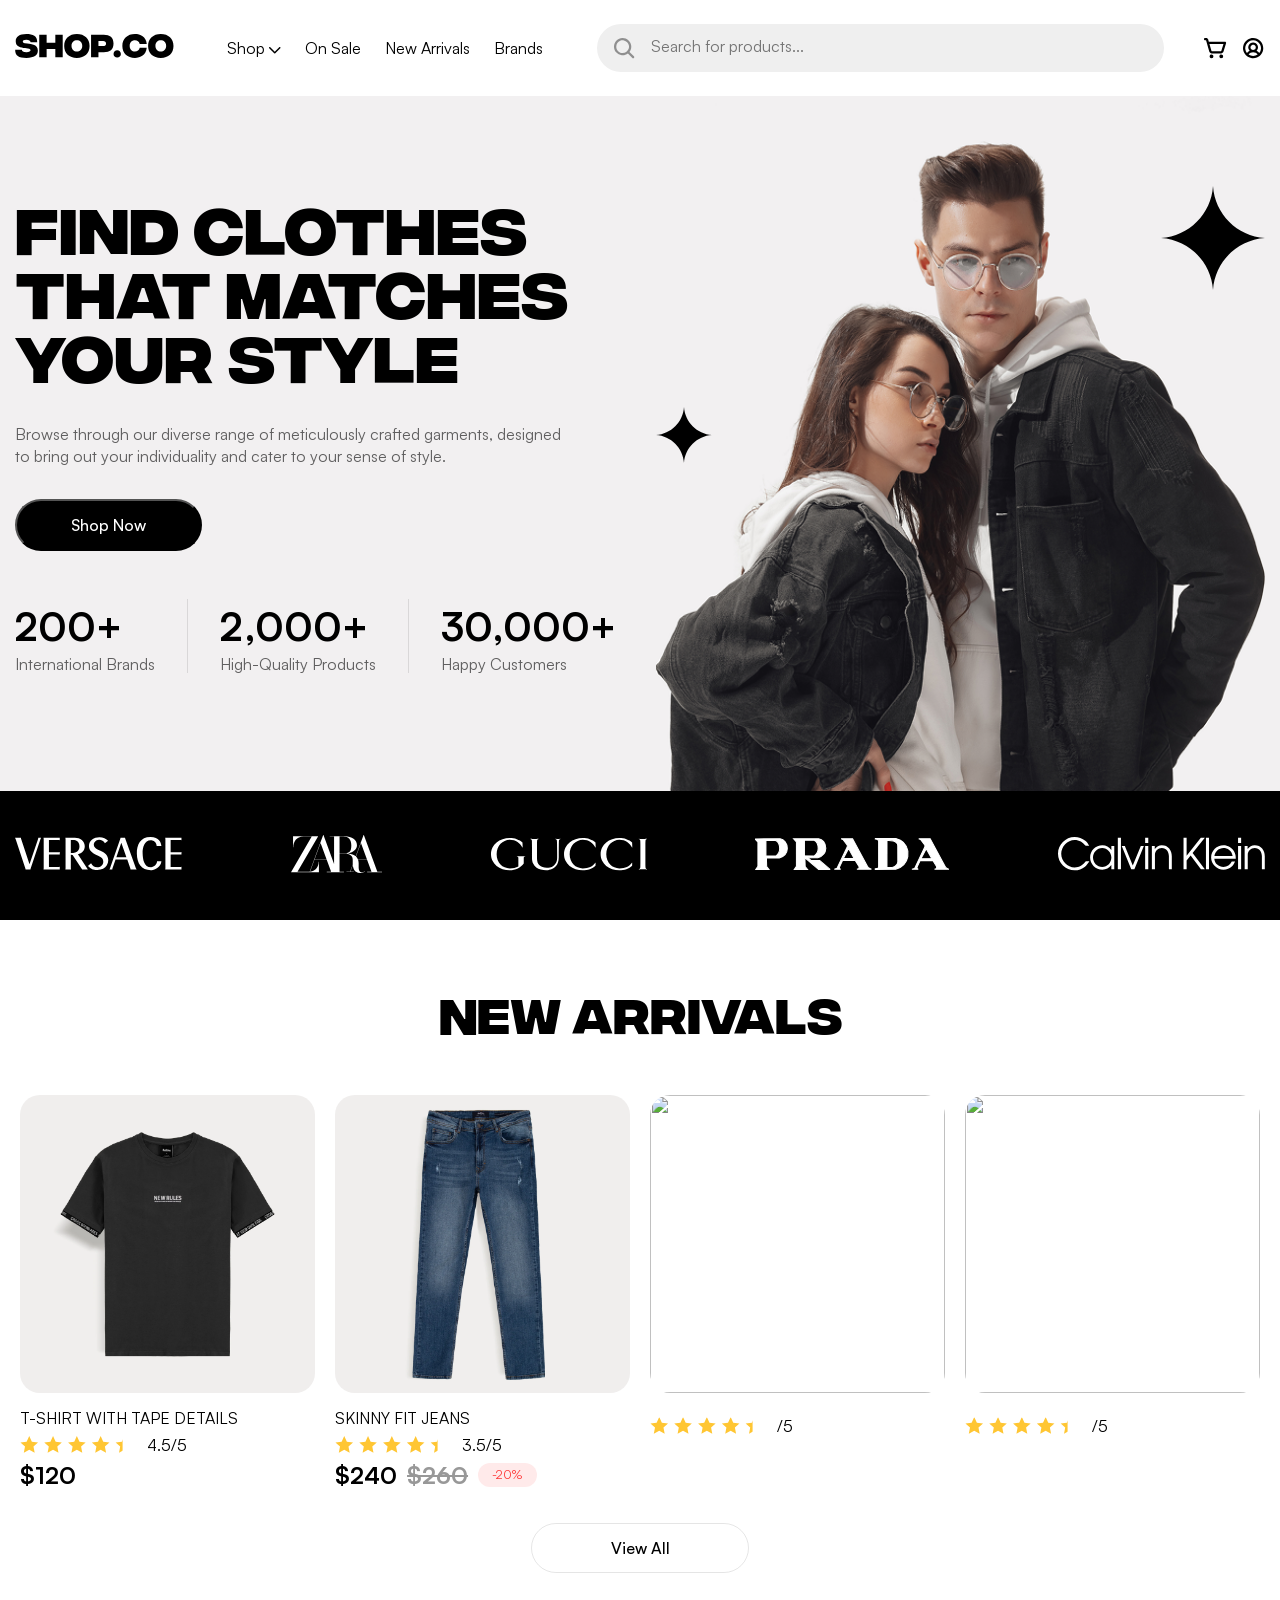
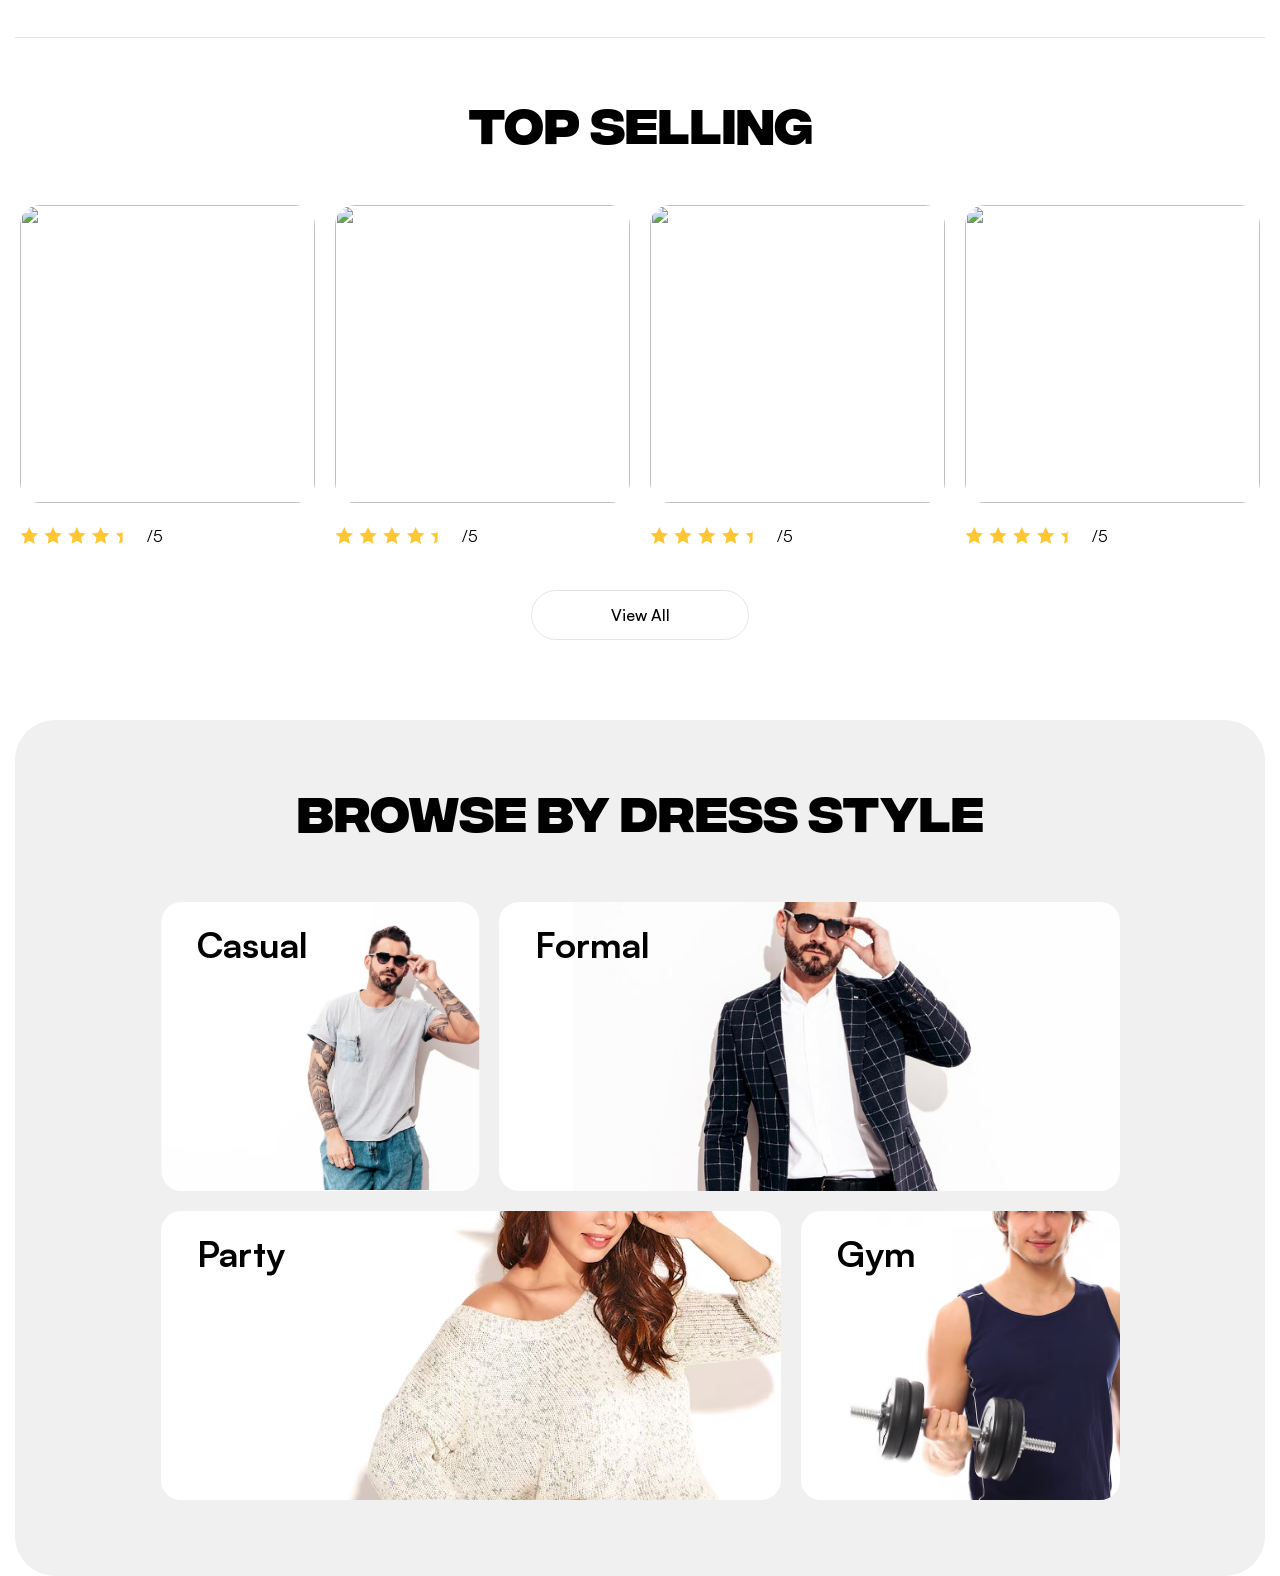
==== index.html @ 8ca68ca5 "draft boilerplate forr new sections-2" ====
<!DOCTYPE html>
<html lang="en">
<head>
    <meta charset="UTF-8">
    <meta name="viewport" content="width=device-width, initial-scale=1.0">
    <link rel="stylesheet" href="./styles/fonts.css">
    <link rel="stylesheet" href="./styles/reset.css">
    <link rel="stylesheet" href="./styles/styles.css">
    <link rel="shortcut icon" href="./image/favicon.svg" type="image/x-icon">
    <title>SHOP.CO</title>
</head>
<body>
    <header class="header">
        <div class="header-top wrapper">
            <div class="header-buttons-wrap">
                <button class="header-menu">
                    <svg width="19" height="15" viewBox="0 0 19 15" fill="none" xmlns="http://www.w3.org/2000/svg">
                        <path d="M18.75 7.125C18.75 7.42337 18.6315 7.70952 18.4205 7.92049C18.2095 8.13147 17.9234 8.25 17.625 8.25H1.125C0.826631 8.25 0.540483 8.13147 0.329505 7.92049C0.118526 7.70952 0 7.42337 0 7.125C0 6.82663 0.118526 6.54048 0.329505 6.3295C0.540483 6.11853 0.826631 6 1.125 6H17.625C17.9234 6 18.2095 6.11853 18.4205 6.3295C18.6315 6.54048 18.75 6.82663 18.75 7.125ZM1.125 2.25H17.625C17.9234 2.25 18.2095 2.13147 18.4205 1.9205C18.6315 1.70952 18.75 1.42337 18.75 1.125C18.75 0.826631 18.6315 0.540483 18.4205 0.329505C18.2095 0.118526 17.9234 0 17.625 0H1.125C0.826631 0 0.540483 0.118526 0.329505 0.329505C0.118526 0.540483 0 0.826631 0 1.125C0 1.42337 0.118526 1.70952 0.329505 1.9205C0.540483 2.13147 0.826631 2.25 1.125 2.25ZM17.625 12H1.125C0.826631 12 0.540483 12.1185 0.329505 12.3295C0.118526 12.5405 0 12.8266 0 13.125C0 13.4234 0.118526 13.7095 0.329505 13.9205C0.540483 14.1315 0.826631 14.25 1.125 14.25H17.625C17.9234 14.25 18.2095 14.1315 18.4205 13.9205C18.6315 13.7095 18.75 13.4234 18.75 13.125C18.75 12.8266 18.6315 12.5405 18.4205 12.3295C18.2095 12.1185 17.9234 12 17.625 12Z" fill="black"/>
                    </svg>
                </button>
                <a href="#" class="header-top-logo">
                    <svg width="159" height="24" viewBox="0 0 159 24" fill="none" xmlns="http://www.w3.org/2000/svg">
                        <path d="M11.3867 23.8933C3.65333 23.8667 2.08616e-07 21.4667 0.186667 15.6533H6.82667C6.90667 17.1733 8.18667 18.1067 11.3867 18.1333C14.2133 18.16 15.52 17.36 15.52 16.32C15.52 15.6 15.12 14.8533 12.9333 14.5333L10.0533 14.08C5.81333 13.3867 0.72 12.88 0.72 7.14667C0.72 2.72 4.32 0 11.44 0C17.8667 0 22.3467 1.78667 22.2133 8.18667H15.6267C15.36 6.69333 14.1067 5.76 11.28 5.76C8.82667 5.76 7.81333 6.50667 7.81333 7.52C7.81333 8.16 8.21333 8.93333 9.92 9.2L12.2933 9.6C16.7467 10.3467 22.8533 10.48 22.8533 16.6133C22.8533 21.4933 19.0667 23.92 11.3867 23.8933ZM40.3313 0.746668H47.7179V23.1467H40.3313V15.04H31.6379V23.1467H24.2513V0.746668H31.6379V8.85333H40.3313V0.746668ZM61.8883 23.8933C54.1817 23.8933 49.195 19.12 49.195 11.9467C49.195 4.77333 54.1817 0 61.8883 0C69.595 0 74.5817 4.77333 74.5817 11.9467C74.5817 19.12 69.595 23.8933 61.8883 23.8933ZM61.8883 17.52C64.8217 17.52 67.2483 15.4933 67.2483 11.9467C67.2483 8.4 64.8217 6.37333 61.8883 6.37333C58.955 6.37333 56.5283 8.4 56.5283 11.9467C56.5283 15.4933 58.955 17.52 61.8883 17.52ZM76.0638 23.1467V0.746668H88.7838C94.8904 0.746668 98.5171 3.46667 98.5171 9.49333C98.5171 15.52 94.8904 18.24 88.8104 18.24H83.4504V23.1467H76.0638ZM83.4504 12.1067H88.1438C89.9304 12.1067 91.0771 11.2267 91.0771 9.49333C91.0771 7.76 89.9304 6.88 88.1704 6.88H83.4504V12.1067ZM102.213 23.5733C100.213 23.5733 98.5325 21.92 98.5325 19.9467C98.5325 17.9733 100.213 16.32 102.213 16.32C104.213 16.32 105.893 17.9733 105.893 19.9467C105.893 21.92 104.213 23.5733 102.213 23.5733ZM119.938 23.8933C112.391 23.8933 107.351 19.12 107.351 11.9467C107.351 4.77333 112.391 0 119.938 0C125.405 0 131.005 2.4 131.751 9.97333H124.711C124.098 7.52 122.365 6.37333 119.938 6.37333C117.005 6.37333 114.685 8.56 114.685 11.9467C114.685 15.3333 117.005 17.52 119.938 17.52C122.365 17.52 124.098 16.3733 124.711 13.8667H131.751C131.005 21.4933 125.458 23.8933 119.938 23.8933ZM145.795 23.8933C138.088 23.8933 133.101 19.12 133.101 11.9467C133.101 4.77333 138.088 0 145.795 0C153.501 0 158.488 4.77333 158.488 11.9467C158.488 19.12 153.501 23.8933 145.795 23.8933ZM145.795 17.52C148.728 17.52 151.155 15.4933 151.155 11.9467C151.155 8.4 148.728 6.37333 145.795 6.37333C142.861 6.37333 140.435 8.4 140.435 11.9467C140.435 15.4933 142.861 17.52 145.795 17.52Z" fill="black"/>
                    </svg>
                </a>
            </div>
            <div class="header-top-nav">
                <ul class="header-top-list">
                    <li class="header-top-item">
                        <a href="#" class="header-top-item-link dropdown">
                        Shop
                        <svg width="12" height="7" viewBox="0 0 12 7" fill="none" xmlns="http://www.w3.org/2000/svg">
                            <path d="M11.2826 1.28318L6.28255 6.28318C6.21287 6.3531 6.13008 6.40857 6.03892 6.44643C5.94775 6.48428 5.85001 6.50377 5.7513 6.50377C5.65259 6.50377 5.55485 6.48428 5.46369 6.44643C5.37252 6.40857 5.28973 6.3531 5.22005 6.28318L0.220051 1.28318C0.0791548 1.14228 -2.09952e-09 0.951183 0 0.751926C2.09952e-09 0.552669 0.0791548 0.361572 0.220051 0.220676C0.360947 0.0797797 0.552044 0.000625136 0.751301 0.000625133C0.950558 0.000625131 1.14165 0.0797797 1.28255 0.220676L5.75193 4.69005L10.2213 0.220051C10.3622 0.079155 10.5533 0 10.7526 0C10.9518 0 11.1429 0.079155 11.2838 0.220051C11.4247 0.360948 11.5039 0.552044 11.5039 0.751301C11.5039 0.950559 11.4247 1.14165 11.2838 1.28255L11.2826 1.28318Z" fill="black"/>
                        </svg>
                        </a>
                        <ul class="dropdown-menu">
                            <li><a href="" class="dropdown-link"></a></li>
                            <li><a href="" class="dropdown-link"></a></li>
                            <li><a href="" class="dropdown-link"></a></li>
                            <li><a href="" class="dropdown-link"></a></li>
                            <li><a href="" class="dropdown-link"></a></li>
                        </ul>
                    </li>
                    <li class="header-top-item"><a href="#" class="header-top-item-link">On Sale</a></li>
                    <li class="header-top-item"><a href="#" class="header-top-item-link">New Arrivals</a></li>
                    <li class="header-top-item"><a href="#" class="header-top-item-link">Brands</a></li>
                </ul>
            </div>
            <div class="wrap-search-info">
                <div class="header-top-search-wrap">
                    <button class="header-top-search-icon">
                        <div class="search-svg-wrap">
                            <svg width="21" height="21" viewBox="0 0 21 21" fill="none" xmlns="http://www.w3.org/2000/svg">
                                <path d="M19.9399 18.348L15.4877 13.8939C16.8226 12.1544 17.4458 9.97216 17.2309 7.78998C17.0161 5.60781 15.9792 3.58907 14.3306 2.14328C12.6821 0.697486 10.5453 -0.0670986 8.35376 0.00462578C6.16221 0.0763502 4.07999 0.979013 2.5295 2.5295C0.979013 4.07999 0.0763502 6.16221 0.00462578 8.35376C-0.0670986 10.5453 0.697486 12.6821 2.14328 14.3306C3.58907 15.9792 5.60781 17.0161 7.78998 17.2309C9.97216 17.4458 12.1544 16.8226 13.8939 15.4877L18.3499 19.9445C18.4545 20.0492 18.5787 20.1322 18.7155 20.1888C18.8522 20.2455 18.9987 20.2746 19.1467 20.2746C19.2947 20.2746 19.4413 20.2455 19.578 20.1888C19.7147 20.1322 19.839 20.0492 19.9436 19.9445C20.0482 19.8399 20.1313 19.7157 20.1879 19.5789C20.2445 19.4422 20.2737 19.2957 20.2737 19.1477C20.2737 18.9997 20.2445 18.8531 20.1879 18.7164C20.1313 18.5797 20.0482 18.4554 19.9436 18.3508L19.9399 18.348ZM2.26891 8.64392C2.26891 7.38306 2.6428 6.15052 3.3433 5.10215C4.04379 4.05379 5.03943 3.23669 6.20431 2.75418C7.36919 2.27167 8.65099 2.14543 9.88762 2.39141C11.1242 2.63739 12.2602 3.24455 13.1517 4.13611C14.0433 5.02767 14.6504 6.16359 14.8964 7.40021C15.1424 8.63684 15.0162 9.91864 14.5336 11.0835C14.0511 12.2484 13.234 13.244 12.1857 13.9445C11.1373 14.645 9.90477 15.0189 8.64392 15.0189C6.95369 15.0172 5.3332 14.345 4.13803 13.1498C2.94286 11.9546 2.27065 10.3341 2.26891 8.64392Z" fill="black" fill-opacity="0.4"/>
                            </svg>
                        </div>
                        <input type="text" class="header-top-search-input" placeholder="Search for products...">
                    </button>
                </div>
                <div class="header-top-user-interaction">
                    <button class="search-for-576px">
                        <svg width="21" height="21" viewBox="0 0 21 21" fill="none" xmlns="http://www.w3.org/2000/svg">
                            <path d="M19.9399 18.348L15.4877 13.8939C16.8226 12.1544 17.4458 9.97216 17.2309 7.78998C17.0161 5.60781 15.9792 3.58907 14.3306 2.14328C12.6821 0.697486 10.5453 -0.0670986 8.35376 0.00462578C6.16221 0.0763502 4.07999 0.979013 2.5295 2.5295C0.979013 4.07999 0.0763502 6.16221 0.00462578 8.35376C-0.0670986 10.5453 0.697486 12.6821 2.14328 14.3306C3.58907 15.9792 5.60781 17.0161 7.78998 17.2309C9.97216 17.4458 12.1544 16.8226 13.8939 15.4877L18.3499 19.9445C18.4545 20.0492 18.5787 20.1322 18.7155 20.1888C18.8522 20.2455 18.9987 20.2746 19.1467 20.2746C19.2947 20.2746 19.4413 20.2455 19.578 20.1888C19.7147 20.1322 19.839 20.0492 19.9436 19.9445C20.0482 19.8399 20.1313 19.7157 20.1879 19.5789C20.2445 19.4422 20.2737 19.2957 20.2737 19.1477C20.2737 18.9997 20.2445 18.8531 20.1879 18.7164C20.1313 18.5797 20.0482 18.4554 19.9436 18.3508L19.9399 18.348ZM2.26891 8.64392C2.26891 7.38306 2.6428 6.15052 3.3433 5.10215C4.04379 4.05379 5.03943 3.23669 6.20431 2.75418C7.36919 2.27167 8.65099 2.14543 9.88762 2.39141C11.1242 2.63739 12.2602 3.24455 13.1517 4.13611C14.0433 5.02767 14.6504 6.16359 14.8964 7.40021C15.1424 8.63684 15.0162 9.91864 14.5336 11.0835C14.0511 12.2484 13.234 13.244 12.1857 13.9445C11.1373 14.645 9.90477 15.0189 8.64392 15.0189C6.95369 15.0172 5.3332 14.345 4.13803 13.1498C2.94286 11.9546 2.27065 10.3341 2.26891 8.64392Z" fill="black" fill-opacity="0.4"/>
                        </svg>
                    </button>
                    <a href="" class="header-top-interaction-CartLink">
                        <svg width="23" height="21" viewBox="0 0 23 21" fill="none" xmlns="http://www.w3.org/2000/svg">
                            <path d="M9.375 18.375C9.375 18.7458 9.26503 19.1084 9.059 19.4167C8.85298 19.725 8.56014 19.9654 8.21753 20.1073C7.87492 20.2492 7.49792 20.2863 7.1342 20.214C6.77049 20.1416 6.4364 19.963 6.17417 19.7008C5.91195 19.4386 5.73337 19.1045 5.66103 18.7408C5.58868 18.3771 5.62581 18.0001 5.76773 17.6575C5.90964 17.3149 6.14996 17.022 6.45831 16.816C6.76665 16.61 7.12916 16.5 7.5 16.5C7.99728 16.5 8.47419 16.6975 8.82582 17.0492C9.17745 17.4008 9.375 17.8777 9.375 18.375ZM17.25 16.5C16.8792 16.5 16.5166 16.61 16.2083 16.816C15.9 17.022 15.6596 17.3149 15.5177 17.6575C15.3758 18.0001 15.3387 18.3771 15.411 18.7408C15.4834 19.1045 15.662 19.4386 15.9242 19.7008C16.1864 19.963 16.5205 20.1416 16.8842 20.214C17.2479 20.2863 17.6249 20.2492 17.9675 20.1073C18.3101 19.9654 18.603 19.725 18.809 19.4167C19.015 19.1084 19.125 18.7458 19.125 18.375C19.125 17.8777 18.9275 17.4008 18.5758 17.0492C18.2242 16.6975 17.7473 16.5 17.25 16.5ZM22.0753 5.20594L19.5169 13.5216C19.3535 14.0593 19.0211 14.5301 18.569 14.864C18.1169 15.1979 17.5692 15.3771 17.0072 15.375H7.77469C7.2046 15.3732 6.65046 15.1866 6.1953 14.8433C5.74015 14.5001 5.40848 14.0186 5.25 13.4709L2.04469 2.25H1.125C0.826631 2.25 0.540483 2.13147 0.329505 1.9205C0.118526 1.70952 0 1.42337 0 1.125C0 0.826631 0.118526 0.540483 0.329505 0.329505C0.540483 0.118526 0.826631 0 1.125 0H2.32687C2.73407 0.00125797 3.12988 0.134515 3.45493 0.379779C3.77998 0.625044 4.01674 0.969093 4.12969 1.36031L4.81312 3.75H21C21.1761 3.74999 21.3497 3.7913 21.5069 3.87061C21.664 3.94992 21.8004 4.06501 21.905 4.20664C22.0096 4.34826 22.0795 4.51246 22.1091 4.68602C22.1387 4.85958 22.1271 5.03766 22.0753 5.20594ZM19.4766 6H5.45531L7.41375 12.8531C7.43617 12.9315 7.48354 13.0005 7.54867 13.0495C7.6138 13.0986 7.69315 13.1251 7.77469 13.125H17.0072C17.0875 13.1252 17.1656 13.0996 17.2303 13.052C17.2949 13.0044 17.3426 12.9373 17.3662 12.8606L19.4766 6Z" fill="black"/>
                        </svg>
                    </a>
                    <button class="header-top-interaction-user">
                        <svg width="21" height="21" viewBox="0 0 21 21" fill="none" xmlns="http://www.w3.org/2000/svg">
                            <path d="M10.125 0C8.12247 0 6.1649 0.593821 4.49986 1.70637C2.83481 2.81892 1.53706 4.40023 0.770724 6.25033C0.00438702 8.10043 -0.196122 10.1362 0.194554 12.1003C0.585229 14.0643 1.54954 15.8685 2.96555 17.2845C4.38156 18.7005 6.18566 19.6648 8.14971 20.0555C10.1138 20.4461 12.1496 20.2456 13.9997 19.4793C15.8498 18.7129 17.4311 17.4152 18.5436 15.7501C19.6562 14.0851 20.25 12.1275 20.25 10.125C20.247 7.4406 19.1793 4.86699 17.2812 2.96883C15.383 1.07067 12.8094 0.00297771 10.125 0ZM5.58469 16.5534C6.10695 15.8393 6.79028 15.2585 7.57918 14.8581C8.36808 14.4577 9.24031 14.249 10.125 14.249C11.0097 14.249 11.8819 14.4577 12.6708 14.8581C13.4597 15.2585 14.1431 15.8393 14.6653 16.5534C13.3384 17.4945 11.7518 18 10.125 18C8.49823 18 6.91165 17.4945 5.58469 16.5534ZM7.5 9.375C7.5 8.85582 7.65396 8.34831 7.9424 7.91663C8.23083 7.48495 8.6408 7.1485 9.12046 6.94982C9.60012 6.75114 10.1279 6.69915 10.6371 6.80044C11.1463 6.90172 11.614 7.15173 11.9812 7.51884C12.3483 7.88596 12.5983 8.35369 12.6996 8.86289C12.8009 9.37209 12.7489 9.89989 12.5502 10.3795C12.3515 10.8592 12.0151 11.2692 11.5834 11.5576C11.1517 11.846 10.6442 12 10.125 12C9.42881 12 8.76113 11.7234 8.26885 11.2312C7.77657 10.7389 7.5 10.0712 7.5 9.375ZM16.3125 14.9944C15.5833 14.0669 14.6539 13.3164 13.5938 12.7987C14.2694 12.1146 14.7276 11.2458 14.9108 10.3019C15.0939 9.35788 14.9938 8.38083 14.623 7.49361C14.2523 6.6064 13.6274 5.84864 12.827 5.31568C12.0267 4.78271 11.0866 4.49834 10.125 4.49834C9.16343 4.49834 8.22333 4.78271 7.42297 5.31568C6.62262 5.84864 5.99775 6.6064 5.62698 7.49361C5.25621 8.38083 5.1561 9.35788 5.33924 10.3019C5.52239 11.2458 5.98061 12.1146 6.65625 12.7987C5.5961 13.3164 4.66668 14.0669 3.9375 14.9944C3.02161 13.8333 2.45114 12.4379 2.2914 10.9677C2.13165 9.49754 2.3891 8.01211 3.03425 6.68144C3.67941 5.35078 4.6862 4.22866 5.93939 3.44355C7.19257 2.65843 8.6415 2.24203 10.1203 2.24203C11.5991 2.24203 13.0481 2.65843 14.3012 3.44355C15.5544 4.22866 16.5612 5.35078 17.2064 6.68144C17.8515 8.01211 18.109 9.49754 17.9492 10.9677C17.7895 12.4379 17.219 13.8333 16.3031 14.9944H16.3125Z" fill="black"/>
                        </svg>
                    </button>
                </div>
            </div>
        </div>
        <div class="header-body ">
            <div class="wrapper">
                <div class="header-body-wrap">
                    <div class="header-body-content-wrap">
                        <div class="header-body-text_button-content">
                            <div class="tittle header-body-content-title">FIND CLOTHES <br> THAT MATCHES <br> YOUR STYLE</div>
                            <div class="header-body-content-text">Browse through our diverse range of meticulously crafted garments, designed <br> to bring out your individuality and cater to your sense of style.</div>
                            <div class="ShopNow-link-wrapper"><a href="" class="ShopNow-link"><button class="header-body-ShopNow-button">Shop Now</button></a></div>
                        </div>
        
                        <div class="header-body-differences">
                            <div class="heade-body-differences-block">
                                <div class="heade-body-differences-number">200+</div>
                                <div class="heade-body-differences-detail">International Brands</div>
                            </div>
                            <div class="decortion-stroke"></div>
                            <div class="heade-body-differences-block">
                                <div class="heade-body-differences-number">2,000+</div>
                                <div class="heade-body-differences-detail">High-Quality Products</div>
                            </div>
        
                            <div class="decortion-stroke last"></div>
        
                            <div class="heade-body-differences-block">
                                <div class="heade-body-differences-number">30,000+</div>
                                <div class="heade-body-differences-detail">Happy Customers</div>
                            </div>
                        </div>
                        
                        
                        
        
                    </div>
                    <div class="header-body-image-wrap">
                        <img src="./image/background--header.png" alt="peoples" class="header-body-img">
                        <div class="black-star star-position-1">
                            <svg class="star-settings-1" viewBox="0 0 104 104" fill="none" xmlns="http://www.w3.org/2000/svg">
                                <path d="M52 0C53.7654 27.955 76.0448 50.2347 104 52C76.0448 53.7654 53.7654 76.0448 52 104C50.2347 76.0448 27.955 53.7654 0 52C27.955 50.2347 50.2347 27.955 52 0Z" fill="black"/>
                            </svg>
                        </div>
                        <div class="black-star star-position-2">
                            <svg class="star-settings-2"  viewBox="0 0 56 56" fill="none" xmlns="http://www.w3.org/2000/svg">
                                <path d="M28 0C28.9506 15.0527 40.9472 27.0495 56 28C40.9472 28.9506 28.9506 40.9472 28 56C27.0495 40.9472 15.0527 28.9506 0 28C15.0527 27.0495 27.0495 15.0527 28 0Z" fill="black"/>
                            </svg>
                        </div>
                    </div>
                </div>
            </div>
        </div>
        <div class="header-end">
            <div class="wrapper">
                <div class="header-end-wrap">
                    <div class="header-end-block">
                        <svg  class="Versache-svg"  viewBox="0 0 167 34" fill="none" xmlns="http://www.w3.org/2000/svg">
                            <path fill-rule="evenodd" clip-rule="evenodd" d="M150.179 0.655656H166.482V3.25336C166.008 3.09436 165.512 3.0124 165.013 3.01061H155.642V15.1491H164.758C165.413 15.1491 165.996 15.0772 166.481 14.9548V17.5411C166.068 17.4443 165.499 17.3952 164.794 17.3952H155.642V29.9466H164.733C165.232 29.9466 165.826 29.874 166.481 29.7159V32.508H150.203C150.333 32.017 150.399 31.511 150.398 31.003V2.19691C150.398 1.56617 150.325 1.04435 150.179 0.655656ZM146.405 8.92219L141.695 8.88659C141.464 6.23976 139.947 3.67765 136.609 3.20567C129.459 2.56211 127.444 10.415 127.626 16.1572C127.809 21.6922 128.694 30.2015 136.075 30.2015C139.171 30.2015 142.144 27.0207 142.047 24.3383L146.405 24.3027C146.089 29.8377 139.741 33.0419 136.718 33.1516C126.389 33.5039 122.066 26.6206 121.848 16.7993C121.654 7.90346 125.296 0 135.504 0C144.244 0.121734 145.931 5.29294 146.405 8.92219ZM72.9408 28.8901L76.0611 26.2803C77.687 28.9635 79.0225 30.1886 82.2517 30.1886C85.5286 30.1886 88.285 28.1982 88.285 24.6786C88.285 22.9423 87.5802 21.522 86.1849 20.4542C85.5528 19.9559 83.951 19.0945 81.4259 17.8928C77.6507 16.0846 73.9731 13.7289 73.9731 8.99551C73.9731 3.02271 79.0467 0.388695 84.3995 0.193636C87.5681 0.0726133 91.5014 1.82174 93.091 3.78728L89.9231 6.22695C89.3581 5.17255 88.5181 4.29083 87.4923 3.6754C86.4665 3.05998 85.2932 2.73381 84.0969 2.73154C80.0541 2.73154 76.8498 7.41724 80.2 10.6464C81.0493 11.4715 82.7863 12.4909 85.4324 13.7047C89.6561 15.6838 93.2612 18.0501 93.2612 23.2825C93.2612 25.0908 92.7878 26.7779 91.853 28.3199C89.9722 31.4273 86.8278 32.9814 82.4339 32.9814C77.3838 32.9814 76.3892 31.8281 72.9408 28.8901ZM28.4893 0.655656H44.7782V3.25336C44.3051 3.09442 43.8094 3.01246 43.3103 3.01061H33.9396V15.1491H43.0554C43.7111 15.1491 44.2941 15.0772 44.7789 14.9548V17.5411C44.366 17.4443 43.7958 17.3952 43.1046 17.3952H33.9396V29.9466H43.0312C43.5289 29.9466 44.124 29.874 44.7789 29.7159V32.508H28.5143C28.6332 32.0151 28.6941 31.5101 28.6958 31.003V2.19691C28.6958 1.56617 28.6225 1.04435 28.4893 0.655656ZM0 0.655656H5.92368V0.947533C5.92368 1.21449 6.0084 1.56617 6.15434 2.01538L14.5049 27.1545L23.0754 1.90574C23.2085 1.48145 23.2818 1.06856 23.2818 0.655656H26.1586C25.8674 1.16537 25.6489 1.61529 25.515 2.01538L15.7308 31.2095C15.6339 31.4886 15.5492 31.9257 15.4766 32.5087H10.6208C10.5474 32.0674 10.4379 31.6329 10.2933 31.2095L0.704065 2.24603C0.482555 1.71187 0.251627 1.18166 0.0113903 0.655656H0ZM62.9145 17.262C66.7986 16.4968 69.7729 13.5232 69.7729 9.27457C69.7729 3.70186 65.1114 0.654944 59.8918 0.654944H50.3509C50.4841 1.14117 50.5574 1.65089 50.5574 2.18481V30.9774C50.5574 31.5968 50.4841 32.1186 50.3509 32.5073H56.0319C55.8929 32.0093 55.8235 31.4944 55.8254 30.9774V17.7476L57.6457 17.9419L67.1631 32.5073H72.8803L62.9145 17.262ZM61.9314 14.8345C60.8998 15.562 59.6611 15.9258 58.2409 15.9258H55.8133V2.97572H57.986C59.8441 2.97572 61.2878 3.43632 62.32 4.35822C63.7282 5.63394 64.4443 7.35744 64.4443 9.51804C64.4443 11.8488 63.6064 13.6214 61.9314 14.8352M120.901 31.1853L110.293 1.71211C110.175 1.37134 110.105 1.01572 110.086 0.655656H105.497C105.497 1.03225 105.436 1.43233 105.29 1.83313L95.0096 31.1853C94.875 31.6089 94.6572 32.0467 94.366 32.508H97.3275C97.3161 32.0225 97.3766 31.5733 97.5105 31.1853L100.556 22.5294H112.27L115.281 31.186C115.439 31.658 115.511 32.0951 115.511 32.508H121.654C121.301 32.0104 121.047 31.5612 120.901 31.1853ZM101.358 20.1865L106.31 5.80266L111.397 20.1865H101.358Z" fill="white"/>
                        </svg>
                    </div>
                    <div class="header-end-block">
                        <svg class="zara-svg"  viewBox="0 0 91 38" fill="none" xmlns="http://www.w3.org/2000/svg">
                            <path d="M86.3324 36.8604L72.8501 0.0243821L72.841 0H72.5749L69.7985 7.56966L64.7441 21.3504L64.7323 21.3395C62.9806 19.8056 60.5091 18.8468 57.3965 18.4897L56.4472 18.3924L57.389 18.2726C62.5219 17.3573 65.9723 14.1403 65.9723 10.2644C65.9723 4.94948 60.9348 1.2397 53.7189 1.2397H38.7052V1.5088H43.0678V28.9721L32.4727 0.0242918L32.4632 0H32.1971L29.4207 7.56966L18.7123 36.7655L18.6464 36.7731C18.4634 36.7955 18.2824 36.8133 18.1034 36.8268C17.834 36.8477 17.5662 36.8603 17.2976 36.8603H6.47765L27.0448 1.50871L27.1977 1.24304H2.04322V12.1789H2.31013C2.35745 6.85219 5.48348 1.50871 12.3902 1.50871H20.7226L0 37.1251H27.9173V26.6479H27.6504C27.614 31.2906 24.9619 35.7003 19.1947 36.696L19.0114 36.7271L23.4036 24.7469H35.7075L40.141 36.8604H35.7675V37.1252H52.9333V36.8604H48.5411V18.5878H53.6091C58.7665 18.5878 61.7245 20.8743 61.7245 24.859V28.1003C61.7245 28.4575 61.749 28.9796 61.776 29.4163V29.4322L59.052 36.8587H55.4934V37.1235H62.8596V36.8587H59.3393L61.8199 30.0961C61.825 30.1615 61.8276 30.2009 61.8276 30.2009L61.896 30.8103L61.9619 31.2134C62.3758 33.707 63.3369 35.5401 64.8177 36.6616L65.0305 36.815C66.1555 37.5912 67.5535 37.9843 69.1879 37.9843C71.3527 37.9843 72.7962 37.4487 73.988 36.1881L73.8318 36.0422C72.7337 37.048 71.8122 37.4555 70.6576 37.4555C68.6903 37.4555 67.6608 35.0875 67.6608 32.7523V28.2109C67.6712 27.0841 67.4934 25.9634 67.1345 24.8942L67.0856 24.7535V24.7484H76.0851L80.5186 36.862H76.1452V37.1269H91V36.862L86.3324 36.8604ZM23.5015 24.4819L29.5627 7.95697L35.6104 24.4819H23.5015ZM48.5438 18.322V1.50871H52.4122C57.5798 1.50871 60.308 4.5572 60.308 10.3215C60.308 16.452 58.742 18.322 53.6091 18.322H48.5438ZM66.9807 24.4819L66.9545 24.4165C66.5546 23.4499 65.9723 22.568 65.239 21.8181L64.9856 21.5666L64.9586 21.5415L69.937 7.95697L75.9846 24.4819H66.9807Z" fill="white"/>
                        </svg>
                    </div>
                    <div class="header-end-block">
                        <svg class="gucci-svg"  viewBox="0 0 156 33" fill="none" xmlns="http://www.w3.org/2000/svg">
                            <path d="M141.312 9.43605L141.021 9.52824C139.887 7.18474 138.268 5.31921 136.162 3.93163C134.089 2.54403 131.482 1.85022 128.34 1.85022C126.591 1.85022 124.923 2.20481 123.336 2.91399C121.749 3.59242 120.356 4.56374 119.158 5.82795C117.992 7.06135 117.053 8.55686 116.34 10.3145C115.627 12.0721 115.271 14.0147 115.271 16.1424C115.271 18.27 115.627 20.2126 116.34 21.9702C117.053 23.7278 117.992 25.2387 119.158 26.503C120.356 27.7364 121.749 28.6923 123.336 29.3707C124.923 30.049 126.591 30.3882 128.34 30.3882C131.45 30.3882 133.976 29.9257 135.919 29.0006C137.895 28.0448 139.563 26.5955 140.924 24.6529L141.215 24.7451L141.118 27.7053C140.373 28.4453 139.515 29.1083 138.543 29.6941C137.572 30.2492 136.519 30.7271 135.385 31.128C134.284 31.498 133.134 31.7755 131.936 31.9605C130.738 32.1766 129.539 32.2846 128.341 32.2846C125.847 32.2846 123.466 31.8991 121.199 31.1282C118.932 30.3573 116.94 29.2781 115.223 27.8905C113.506 26.4721 112.146 24.7762 111.142 22.8027C110.138 20.7985 109.636 18.5783 109.636 16.1423C109.636 13.7063 110.138 11.5016 111.142 9.5282C112.146 7.52386 113.506 5.8125 115.223 4.39412C116.94 2.97568 118.932 1.89644 121.199 1.15639C123.466 0.385491 125.847 3.98854e-05 128.341 3.98854e-05C129.539 3.98854e-05 130.738 0.0925452 131.936 0.277556C133.134 0.462566 134.284 0.755512 135.385 1.15639C136.519 1.52642 137.572 2.00437 138.543 2.59027C139.515 3.1453 140.373 3.79283 141.118 4.53287L141.312 9.43605ZM34.252 18.2704C33.8959 18.4244 33.5558 18.6249 33.2317 18.872C32.9076 19.1185 32.7456 19.4577 32.7456 19.8896V25.5786C31.1909 27.7063 29.199 29.356 26.7698 30.5277C24.3406 31.6995 21.6523 32.2854 18.7048 32.2854C16.2108 32.2854 13.8302 31.8999 11.563 31.129C9.29573 30.3581 7.30378 29.2789 5.58713 27.8913C3.87051 26.4729 2.51014 24.777 1.50605 22.8035C0.502017 20.7993 0 18.5791 0 16.1431C0 13.7071 0.502017 11.5024 1.50605 9.52895C2.51014 7.52462 3.87051 5.81326 5.58713 4.39488C7.30378 2.97644 9.29573 1.89721 11.563 1.15719C13.8302 0.386263 16.2108 0.000798165 18.7048 0.000798165C19.9032 0.000798165 21.1016 0.0933033 22.3001 0.278314C23.4984 0.463324 24.6483 0.756271 25.7495 1.15715C26.8831 1.52717 27.9358 2.00513 28.9075 2.59102C29.8791 3.14605 30.7375 3.79359 31.4825 4.53363L31.6771 9.43641L31.3856 9.52859C30.252 7.18508 28.6325 5.31953 26.5272 3.93195C24.4543 2.54435 21.8469 1.85054 18.7052 1.85054C16.9561 1.85054 15.2881 2.20515 13.7011 2.91435C12.114 3.59275 10.7212 4.56406 9.52279 5.82827C8.35675 7.0617 7.41748 8.55722 6.70498 10.3148C5.99236 12.0724 5.63605 14.0151 5.63605 16.1427C5.63605 18.2395 5.97615 20.1667 6.65635 21.9243C7.36894 23.6819 8.30824 25.1928 9.47425 26.4571C10.6726 27.6905 12.0654 28.6618 13.6524 29.371C15.2395 30.0494 16.9238 30.3886 18.7052 30.3886C22.0737 30.3886 24.9563 29.7719 27.3531 28.5385V19.8892C27.3531 19.4577 27.1751 19.1185 26.819 18.8716C26.4949 18.6251 26.171 18.4246 25.8473 18.27L25.8917 18.039C26.0534 18.0672 26.345 18.098 26.7662 18.1312C27.1875 18.1594 27.6248 18.1902 28.078 18.2234H32.2565C32.6451 18.1952 33.0176 18.1645 33.3739 18.1312C33.73 18.103 34.0052 18.0723 34.1996 18.039L34.252 18.2704ZM69.442 0.971783C69.1179 1.12577 68.794 1.32629 68.4703 1.57335C68.1462 1.81984 67.9682 2.28237 67.9362 2.96092C67.9066 3.70097 67.8743 4.64145 67.8393 5.78237C67.8393 6.89246 67.8245 8.15669 67.7949 9.57505C67.7949 10.9935 67.7801 12.5353 67.7505 14.2004V19.3808C67.7208 21.385 67.4616 23.0964 66.9728 24.5148C66.487 25.9332 65.8392 27.1203 65.0295 28.0762C64.2522 29.0322 63.3777 29.7876 62.406 30.3427C61.4666 30.8977 60.5273 31.314 59.5881 31.5915C58.6811 31.9 57.8228 32.085 57.0132 32.1465C56.2034 32.239 55.5718 32.2853 55.1184 32.2853C53.2722 32.2853 51.4907 32.054 49.7741 31.5915C48.0574 31.16 46.5513 30.4508 45.2558 29.4638C43.9602 28.4771 42.9238 27.1974 42.1465 25.6249C41.3691 24.0523 40.9804 22.1405 40.9804 19.8895V14.663V9.85256C40.9804 8.37245 40.9656 7.04655 40.936 5.87484C40.936 4.67224 40.9212 3.70093 40.8915 2.96088C40.8619 2.28249 40.6839 1.81996 40.3574 1.57331C40.0333 1.32681 39.7094 1.12629 39.3857 0.971744L39.4302 0.74076C39.5919 0.768961 39.8512 0.79969 40.2078 0.832946C40.5965 0.861147 40.9852 0.891876 41.3739 0.925132C41.7951 0.925132 42.2 0.939232 42.5885 0.967434H44.3375C44.7262 0.939232 45.131 0.925132 45.5521 0.925132C45.9733 0.896931 46.362 0.866202 46.7181 0.832946C47.1067 0.804745 47.3819 0.774016 47.5437 0.74076L47.5881 0.971744C47.232 1.12573 46.892 1.32625 46.5679 1.57331C46.2764 1.8198 46.1143 2.28233 46.0817 2.96088C46.0521 3.70093 46.0198 4.67224 45.9849 5.87484V19.8895C45.9849 23.2505 46.8108 25.7327 48.4626 27.3362C50.1145 28.9396 52.5599 29.7413 55.7989 29.7413C56.7381 29.7413 57.807 29.6333 59.0054 29.4173C60.2039 29.1708 61.3213 28.6774 62.3577 27.9372C63.4266 27.1971 64.3173 26.1488 65.0299 24.792C65.7748 23.4352 66.1473 21.6314 66.1473 19.3804C66.1473 16.9444 66.1325 14.8631 66.1029 13.1363C66.1029 11.3787 66.088 9.88319 66.0584 8.64976C66.0584 7.38552 66.0436 6.30628 66.014 5.41203C65.9844 4.51784 65.9521 3.70071 65.9171 2.96065C65.8874 2.28225 65.7094 1.81972 65.3829 1.57307C65.0588 1.32657 64.735 1.12604 64.4113 0.971464L64.4557 0.740521C64.8118 0.801978 65.2167 0.863741 65.6703 0.92581C66.1235 0.954011 66.5446 0.968112 66.9335 0.968112C67.2896 0.968112 67.6945 0.954011 68.1481 0.92581C68.6339 0.864353 69.055 0.80259 69.4113 0.740521L69.442 0.971783ZM104.696 9.43605L104.405 9.52824C103.271 7.18474 101.652 5.31921 99.5462 3.93163C97.4733 2.54403 94.8659 1.85022 91.7242 1.85022C89.9752 1.85022 88.3071 2.20481 86.72 2.91399C85.1329 3.59242 83.7402 4.56374 82.5418 5.82795C81.3758 7.06135 80.4365 8.55686 79.7239 10.3145C79.0114 12.0721 78.6551 14.0148 78.6551 16.1424C78.6551 18.27 79.0114 20.2126 79.7239 21.9702C80.4366 23.7278 81.3759 25.2387 82.5418 26.503C83.7402 27.7364 85.1329 28.6923 86.72 29.3707C88.3071 30.049 89.9752 30.3882 91.7243 30.3882C94.8336 30.3882 97.36 29.9257 99.3034 29.0006C101.279 28.0448 102.947 26.5955 104.307 24.6529L104.599 24.7451L104.502 27.7053C103.757 28.4453 102.899 29.1083 101.927 29.6941C100.955 30.2491 99.9027 30.7271 98.7691 31.128C97.6679 31.498 96.5181 31.7755 95.3196 31.9605C94.1212 32.1765 92.9228 32.2846 91.7245 32.2846C89.2304 32.2846 86.8498 31.8991 84.5826 31.1282C82.3153 30.3573 80.3234 29.2781 78.6068 27.8905C76.8901 26.4721 75.5297 24.7762 74.5257 22.8027C73.5216 20.7984 73.0196 18.5783 73.0196 16.1423C73.0196 13.7063 73.5216 11.5016 74.5257 9.52816C75.5297 7.52382 76.8901 5.81246 78.6068 4.39408C80.3234 2.97564 82.3153 1.8964 84.5826 1.15635C86.8499 0.385452 89.2305 0 91.7245 0C92.9228 0 94.1212 0.0925053 95.3197 0.277516C96.5181 0.462526 97.6679 0.755472 98.7691 1.15635C99.9027 1.52638 100.955 2.00433 101.927 2.59023C102.899 3.14526 103.757 3.79279 104.502 4.53283L104.696 9.43605ZM155.956 31.4987C155.794 31.4705 155.519 31.4397 155.13 31.4065C154.774 31.4065 154.385 31.3924 153.964 31.3642C153.543 31.3642 153.138 31.3501 152.749 31.3219H149.835C149.446 31.3501 149.057 31.3808 148.669 31.4141C148.312 31.4423 148.037 31.473 147.843 31.5062L147.798 31.3209C148.122 31.1669 148.446 30.9664 148.77 30.7193C149.094 30.4729 149.272 30.0103 149.304 29.3318C149.334 28.5917 149.349 27.8209 149.349 27.0191C149.378 26.2174 149.393 25.3077 149.393 24.2902V20.8212V16.1497V11.4782V7.96295C149.393 6.94539 149.378 6.05116 149.349 5.28026C149.349 4.47855 149.334 3.70767 149.304 2.96763C149.275 2.28923 149.097 1.82671 148.77 1.58005C148.446 1.30254 148.122 1.08677 147.798 0.932754L147.843 0.747504C148.037 0.808962 148.312 0.855214 148.669 0.886262C149.057 0.886262 149.446 0.900363 149.835 0.928564C150.256 0.956765 150.661 0.970866 151.049 0.970866H152.749C153.138 0.942665 153.543 0.928564 153.964 0.928564C154.385 0.900363 154.774 0.869634 155.13 0.836378C155.519 0.808177 155.794 0.777448 155.956 0.744192L156 0.929522C155.644 1.08351 155.304 1.29926 154.98 1.57678C154.688 1.82327 154.526 2.2858 154.494 2.96436C154.464 3.7044 154.432 4.47527 154.397 5.27699V27.0159C154.426 27.8176 154.459 28.5885 154.494 29.3285C154.523 30.0069 154.685 30.4694 154.98 30.7161C155.304 30.9626 155.644 31.1631 156 31.3176L155.956 31.4987Z" fill="white"/>
                        </svg>
                    </div>
                    <div class="header-end-block">
                        <svg class="prada-svg" viewBox="0 0 194 32" fill="none" xmlns="http://www.w3.org/2000/svg">
                            <path fill-rule="evenodd" clip-rule="evenodd" d="M0 0.90175L2.93217 4.20848V28.4106L0.758974 31.5774L14.0684 31.5978L11.6695 28.6839L11.4204 19.9679L24.2536 20.0375C28.1434 18.7425 32.1421 15.9815 32.3342 10.3996C32.2728 4.99032 28.9703 1.52086 25.136 0.830605L0 0.90175ZM10.9449 2.44953V17.9977L20.7911 18.0689C23.0315 16.2623 24.7298 14.8787 24.6619 10.5411C24.6298 7.00433 23.8832 3.92011 20.5873 2.45029L10.9449 2.44953ZM38.4936 0.725402L41.4258 4.03289V28.2351L39.2526 31.4033L52.5613 31.4222L50.1624 28.5083L49.9133 19.7923H49.9666L63.7165 31.5206L75.1274 31.4275L64.7129 22.4193H56.0187L52.9543 19.8089L62.7465 19.8619C66.6363 18.5669 70.6342 15.8059 70.8271 10.224C70.7665 4.81548 67.4639 1.34527 63.6289 0.65577L38.4936 0.725402ZM49.4378 2.27318V17.8214L59.284 17.8925C61.5251 16.0859 63.2227 14.7024 63.1548 10.364C63.1227 6.82798 62.3761 3.74301 59.0802 2.27318H49.4378ZM86.1132 0.690586H97.5891L112.528 28.4106C113.174 30.551 115.108 30.2869 116.398 31.2254H101.935L104.108 30.5457L103.972 28.4818L100.237 22.5011L87.5391 22.5722L84.8232 28.3418C84.7326 28.998 84.0306 29.496 84.5514 30.3111L85.5705 31.2958L79.3234 31.155L82.04 30.3111L92.2924 8.71181V7.23365L87.9606 1.45502L86.1132 0.690586ZM88.3419 20.5976L93.616 10.6123L99.1071 20.5416L88.3419 20.5976ZM163.715 0.751135H175.19L190.129 28.4712C190.776 30.6116 192.709 30.3475 194 31.286H179.536L181.709 30.6048L181.573 28.5408L177.839 22.5616L165.141 22.6328L162.425 28.4008C162.333 29.0585 161.632 29.5565 162.152 30.3717L163.171 31.3563L156.925 31.2156L159.642 30.3717L169.894 8.77235V7.29345L165.562 1.51557L163.715 0.751135ZM165.944 20.6589L171.218 10.6736L176.709 20.6013L165.944 20.6589ZM120.367 0.402222L140.81 0.514994C147.394 2.05672 151.582 6.07868 152.881 13.0948L152.826 18.5669C151.626 24.8186 147.693 29.1319 140.756 31.3155L120.258 31.373L120.255 30.7107C123.372 30.4754 123.621 30.1196 123.629 28.2699V3.33506C123.594 1.96741 123.32 1.11594 120.312 1.02209L120.367 0.402222ZM131.988 2.53581L131.968 29.5134C134.664 29.5225 137.003 29.7753 138.325 29.1009C141.319 27.7333 142.71 25.633 142.837 23.6598L142.765 7.73016C142.766 5.1818 140 3.38274 138.404 2.91425C137.262 2.49116 134.983 2.47375 131.988 2.53581Z" fill="white" stroke="white" stroke-width="1.02419" stroke-miterlimit="2.613"/>
                        </svg>
                    </div>
                    <div class="header-end-block">
                        <svg class="Calvin-svg" viewBox="0 0 207 34" fill="none" xmlns="http://www.w3.org/2000/svg">
                            <path fill-rule="evenodd" clip-rule="evenodd" d="M16.6481 30.4522C9.40945 30.4522 3.2308 23.8867 3.2308 16.7255C3.2308 9.59072 9.28013 2.89479 16.5961 2.89479C21.4053 2.89479 24.8682 5.22146 27.6867 8.86674H31.2281C30.1681 6.95346 29.0308 5.19603 27.2988 3.82545C24.3255 1.42142 20.4735 0 16.6481 0C7.47074 0 0 7.57464 0 16.7C0 25.8508 7.57464 33.3481 16.7 33.3481C20.4227 33.3481 24.068 31.9786 26.9893 29.6774C28.8252 28.204 30.1173 26.2907 31.3586 24.3255H27.8172C25.0241 27.9708 21.4573 30.4522 16.6481 30.4522ZM53.3574 13.0028C51.1346 10.1334 48.1094 8.32404 44.3614 8.32404C37.64 8.32404 32.108 13.7798 32.108 20.5012C32.108 27.2214 37.6665 32.728 44.3614 32.728C48.2653 32.728 50.9788 31.0988 53.3574 28.1001V32.1842H56.2787V8.89216H53.3574V13.0028ZM44.2066 30.0388C39.0614 30.0388 35.0027 25.5668 35.0027 20.5266C35.0027 15.5107 39.036 11.0132 44.2066 11.0132C49.3507 11.0132 53.3574 15.5118 53.3574 20.5266C53.3574 25.5668 49.3242 30.0388 44.2066 30.0388ZM59.8201 32.1842H62.9492V0.670921H59.8201V32.1842ZM74.7627 28.487L66.8521 8.89216H63.7495L73.2374 32.1842H76.3908L85.8533 8.89216H82.8027L74.7627 28.487ZM87.1454 32.1842H90.2734V8.89216H87.1454V32.1842ZM87.1454 5.89348H90.2734V0.670921H87.1454V5.89348ZM103.743 8.32293C100.795 8.32293 98.7014 9.87478 96.7627 11.9428V8.89216H93.8668V32.1842H96.9428V17.991C96.9174 14.2429 100.019 11.0121 103.794 11.0121C108.523 11.0121 110.902 15.1228 110.902 19.3627V32.1853H113.797V19.3627C113.798 13.3134 110.257 8.32293 103.743 8.32293ZM142.829 0.670921L128.611 18.7415V0.670921H125.535V32.1842H128.611V23.5242L132.644 18.5094L142.907 32.1842H146.812L134.608 16.0269L146.812 0.670921H142.829ZM147.948 32.1842H151V0.670921H147.948V32.1842ZM176.256 14.7602C174.136 10.8043 169.896 8.32293 165.423 8.32293C158.755 8.32293 153.118 13.8815 153.118 20.5509C153.118 27.2711 158.806 32.7269 165.477 32.7269C168.655 32.7269 171.785 31.4602 174.084 29.2629C175.481 27.9443 176.308 26.2896 177.056 24.5576H173.775C172.119 27.7895 169.198 30.0377 165.422 30.0377C163.123 30.0377 160.874 29.107 159.168 27.5298C157.408 25.9282 156.634 23.9619 156.297 21.6363H177.781C177.783 19.2068 177.445 16.8802 176.256 14.7602ZM156.402 18.9482C157.334 14.5801 160.771 11.0121 165.477 11.0121C169.432 11.0121 173.672 13.4427 174.603 18.9482H156.402ZM180.057 32.1842H183.132V8.89216H180.057V32.1842ZM180.057 5.99738H183.132V0.670921H180.057V5.99738ZM196.654 8.32293C193.654 8.32293 191.56 9.87478 189.595 11.9428V8.89216H186.648V32.1842H189.751V17.991C189.725 14.2175 192.905 11.0121 196.704 11.0121C201.411 11.0121 203.893 15.1228 203.893 19.3627V32.1853H206.788V19.3627C206.788 13.3134 203.193 8.32293 196.654 8.32293Z" fill="white"/>
                        </svg>
                    </div>
                </div>
            </div>
        </div>
    </header>
    <main class="main">
        <section class="main-section-CatalogPrimary">
            <div class="wrapper for-section-CatalogPrimary" >
                <div class="section-for-Catalog NewArrivals">
                   <div class="tittle for-Arrivals">NEW ARRIVALS</div>
                    <div class="flex-wrap-for-catalog">
                        <article class="product-card card-first">
                            <div class="product-card-image-block">
                                <img src="./image/T-shirt.png" alt="T-SHIRT WITH TAPE DETAILS" class="product-card-image">
                            </div>
                            <div class="product-card-info">
                                <div class="product-card-name ">T-SHIRT WITH TAPE DETAILS</div>
                                <div class="product-card-rating-wrap">
                                        <svg class="product-card-rating-star-wrap" width="114" height="19" viewBox="0 0 114 19" style="clip-path: inset(0 10% 0 0);" fill="none" xmlns="http://www.w3.org/2000/svg">
                                            <path d="M9.24494 0L11.8641 5.63991L18.0374 6.38809L13.4829 10.6219L14.679 16.7243L9.24494 13.701L3.8109 16.7243L5.00697 10.6219L0.452479 6.38809L6.62573 5.63991L9.24494 0Z" fill="#FFC633"/>
                                            <path d="M33.0468 0L35.666 5.63991L41.8393 6.38809L37.2848 10.6219L38.4809 16.7243L33.0468 13.701L27.6128 16.7243L28.8089 10.6219L24.2544 6.38809L30.4276 5.63991L33.0468 0Z" fill="#FFC633"/>
                                            <path d="M56.8487 0L59.4679 5.63991L65.6412 6.38809L61.0867 10.6219L62.2827 16.7243L56.8487 13.701L51.4147 16.7243L52.6107 10.6219L48.0562 6.38809L54.2295 5.63991L56.8487 0Z" fill="#FFC633"/>
                                            <path d="M80.6506 0L83.2698 5.63991L89.4431 6.38809L84.8886 10.6219L86.0846 16.7243L80.6506 13.701L75.2166 16.7243L76.4126 10.6219L71.8581 6.38809L78.0314 5.63991L80.6506 0Z" fill="#FFC633"/>
                                            <path d="M104.452 0L107.072 5.63991L113.245 6.38809L108.69 10.6219L109.887 16.7243L104.452 13.701L99.0184 16.7243L100.215 10.6219L95.66 6.38809L101.833 5.63991L104.452 0Z" fill="#FFC633"/>
                                        </svg>
                                    <div class="product-card-rating-valuation-wrap">
                                        <div class="product-card-rating-valuation">4.5</div>
                                        <div class="product-card-rating-of">/</div>
                                        <div class="product-card-rating-of-number">5</div>
                                    </div>
                                </div>
                                <div class="product-card-price-wrap">
                                    <div class="product-card-price">$120</div>
                                    <div class="product-card-price-past-priсе"></div>
                                    <div class="product-card-price-sell"></div>
                                </div>
                            </div>
                        </article>
                        <article class="product-card card-second">
                            <div class="product-card-image-block">
                                <img src="./image/SKINNY FIT JEANS.png" alt="" class="product-card-image">
                            </div>
                            <div class="product-card-info">
                                <div class="product-card-name">SKINNY FIT JEANS</div>
                                <div class="product-card-rating-wrap">
                                        <svg class="product-card-rating-star-wrap" width="114" height="19" viewBox="0 0 114 19" style="clip-path: inset(0 10% 0 0);" fill="none" xmlns="http://www.w3.org/2000/svg">
                                            <path d="M9.24494 0L11.8641 5.63991L18.0374 6.38809L13.4829 10.6219L14.679 16.7243L9.24494 13.701L3.8109 16.7243L5.00697 10.6219L0.452479 6.38809L6.62573 5.63991L9.24494 0Z" fill="#FFC633"/>
                                            <path d="M33.0468 0L35.666 5.63991L41.8393 6.38809L37.2848 10.6219L38.4809 16.7243L33.0468 13.701L27.6128 16.7243L28.8089 10.6219L24.2544 6.38809L30.4276 5.63991L33.0468 0Z" fill="#FFC633"/>
                                            <path d="M56.8487 0L59.4679 5.63991L65.6412 6.38809L61.0867 10.6219L62.2827 16.7243L56.8487 13.701L51.4147 16.7243L52.6107 10.6219L48.0562 6.38809L54.2295 5.63991L56.8487 0Z" fill="#FFC633"/>
                                            <path d="M80.6506 0L83.2698 5.63991L89.4431 6.38809L84.8886 10.6219L86.0846 16.7243L80.6506 13.701L75.2166 16.7243L76.4126 10.6219L71.8581 6.38809L78.0314 5.63991L80.6506 0Z" fill="#FFC633"/>
                                            <path d="M104.452 0L107.072 5.63991L113.245 6.38809L108.69 10.6219L109.887 16.7243L104.452 13.701L99.0184 16.7243L100.215 10.6219L95.66 6.38809L101.833 5.63991L104.452 0Z" fill="#FFC633"/>
                                        </svg>
                                    <div class="product-card-rating-valuation-wrap">
                                        <div class="product-card-rating-valuation">3.5</div>
                                        <div class="product-card-rating-of">/</div>
                                        <div class="product-card-rating-of-number">5</div>
                                    </div>
                                </div>
                                <div class="product-card-price-wrap">
                                    <div class="product-card-price">$240</div>
                                    <div class="product-card-price-past-priсе visible"><s>$260</s></div>
                                    <div class="product-card-price-sell visible">-20%</div>
                                </div>
                            </div>
                        </article>
                        <article class="product-card card-third">
                            <div class="product-card-image-block">
                                <img src="" alt="" class="product-card-image">
                            </div>
                            <div class="product-card-info">
                                <div class="product-card-name"></div>
                                <div class="product-card-rating-wrap">
                                        <svg class="product-card-rating-star-wrap" width="114" height="19" viewBox="0 0 114 19" style="clip-path: inset(0 10% 0 0);" fill="none" xmlns="http://www.w3.org/2000/svg">
                                            <path d="M9.24494 0L11.8641 5.63991L18.0374 6.38809L13.4829 10.6219L14.679 16.7243L9.24494 13.701L3.8109 16.7243L5.00697 10.6219L0.452479 6.38809L6.62573 5.63991L9.24494 0Z" fill="#FFC633"/>
                                            <path d="M33.0468 0L35.666 5.63991L41.8393 6.38809L37.2848 10.6219L38.4809 16.7243L33.0468 13.701L27.6128 16.7243L28.8089 10.6219L24.2544 6.38809L30.4276 5.63991L33.0468 0Z" fill="#FFC633"/>
                                            <path d="M56.8487 0L59.4679 5.63991L65.6412 6.38809L61.0867 10.6219L62.2827 16.7243L56.8487 13.701L51.4147 16.7243L52.6107 10.6219L48.0562 6.38809L54.2295 5.63991L56.8487 0Z" fill="#FFC633"/>
                                            <path d="M80.6506 0L83.2698 5.63991L89.4431 6.38809L84.8886 10.6219L86.0846 16.7243L80.6506 13.701L75.2166 16.7243L76.4126 10.6219L71.8581 6.38809L78.0314 5.63991L80.6506 0Z" fill="#FFC633"/>
                                            <path d="M104.452 0L107.072 5.63991L113.245 6.38809L108.69 10.6219L109.887 16.7243L104.452 13.701L99.0184 16.7243L100.215 10.6219L95.66 6.38809L101.833 5.63991L104.452 0Z" fill="#FFC633"/>
                                        </svg>
                                    <div class="product-card-rating-valuation-wrap">
                                        <div class="product-card-rating-valuation"></div>
                                        <div class="product-card-rating-of">/</div>
                                        <div class="product-card-rating-of-number">5</div>
                                    </div>
                                </div>
                                <div class="product-card-price-wrap">
                                    <div class="product-card-price"></div>
                                    <div class="product-card-price-past-priсе"></div>
                                    <div class="product-card-price-sell"></div>
                                </div>
                            </div>
                        </article>
                        <article class="product-card card-fourth">
                            <div class="product-card-image-block">
                                <img src="" alt="" class="product-card-image">
                            </div>
                            <div class="product-card-info">
                                <div class="product-card-name"></div>
                                <div class="product-card-rating-wrap">
                                        <svg class="product-card-rating-star-wrap" width="114" height="19" viewBox="0 0 114 19" style="clip-path: inset(0 10% 0 0);" fill="none" xmlns="http://www.w3.org/2000/svg">
                                            <path d="M9.24494 0L11.8641 5.63991L18.0374 6.38809L13.4829 10.6219L14.679 16.7243L9.24494 13.701L3.8109 16.7243L5.00697 10.6219L0.452479 6.38809L6.62573 5.63991L9.24494 0Z" fill="#FFC633"/>
                                            <path d="M33.0468 0L35.666 5.63991L41.8393 6.38809L37.2848 10.6219L38.4809 16.7243L33.0468 13.701L27.6128 16.7243L28.8089 10.6219L24.2544 6.38809L30.4276 5.63991L33.0468 0Z" fill="#FFC633"/>
                                            <path d="M56.8487 0L59.4679 5.63991L65.6412 6.38809L61.0867 10.6219L62.2827 16.7243L56.8487 13.701L51.4147 16.7243L52.6107 10.6219L48.0562 6.38809L54.2295 5.63991L56.8487 0Z" fill="#FFC633"/>
                                            <path d="M80.6506 0L83.2698 5.63991L89.4431 6.38809L84.8886 10.6219L86.0846 16.7243L80.6506 13.701L75.2166 16.7243L76.4126 10.6219L71.8581 6.38809L78.0314 5.63991L80.6506 0Z" fill="#FFC633"/>
                                            <path d="M104.452 0L107.072 5.63991L113.245 6.38809L108.69 10.6219L109.887 16.7243L104.452 13.701L99.0184 16.7243L100.215 10.6219L95.66 6.38809L101.833 5.63991L104.452 0Z" fill="#FFC633"/>
                                        </svg>
                                    <div class="product-card-rating-valuation-wrap">
                                        <div class="product-card-rating-valuation"></div>
                                        <div class="product-card-rating-of">/</div>
                                        <div class="product-card-rating-of-number">5</div>
                                    </div>
                                </div>
                                <div class="product-card-price-wrap">
                                    <div class="product-card-price"></div>
                                    <div class="product-card-price-past-priсе"></div>
                                    <div class="product-card-price-sell"></div>
                                </div>
                            </div>
                        </article>
                    </div>
                    <a href="" class="ViewAll-button-wrap">
                        <button class="ViewAll-button">View All</button>
                    </a>
                </div>
                <div class="decoration-stroke"></div>
                <div class="section-for-Catalog TopSelling">
                    <div class="tittle for-top-selling">TOP SELLING</div>
                    <div class="flex-wrap-for-catalog">
                        <article class="product-card card-first">
                            <div class="product-card-image-block">
                                <img src="" alt="" class="product-card-image">
                            </div>
                            <div class="product-card-info">
                                <div class="product-card-name"></div>
                                <div class="product-card-rating-wrap">
                                        <svg class="product-card-rating-star-wrap" width="114" height="19" viewBox="0 0 114 19" style="clip-path: inset(0 10% 0 0);" fill="none" xmlns="http://www.w3.org/2000/svg">
                                            <path d="M9.24494 0L11.8641 5.63991L18.0374 6.38809L13.4829 10.6219L14.679 16.7243L9.24494 13.701L3.8109 16.7243L5.00697 10.6219L0.452479 6.38809L6.62573 5.63991L9.24494 0Z" fill="#FFC633"/>
                                            <path d="M33.0468 0L35.666 5.63991L41.8393 6.38809L37.2848 10.6219L38.4809 16.7243L33.0468 13.701L27.6128 16.7243L28.8089 10.6219L24.2544 6.38809L30.4276 5.63991L33.0468 0Z" fill="#FFC633"/>
                                            <path d="M56.8487 0L59.4679 5.63991L65.6412 6.38809L61.0867 10.6219L62.2827 16.7243L56.8487 13.701L51.4147 16.7243L52.6107 10.6219L48.0562 6.38809L54.2295 5.63991L56.8487 0Z" fill="#FFC633"/>
                                            <path d="M80.6506 0L83.2698 5.63991L89.4431 6.38809L84.8886 10.6219L86.0846 16.7243L80.6506 13.701L75.2166 16.7243L76.4126 10.6219L71.8581 6.38809L78.0314 5.63991L80.6506 0Z" fill="#FFC633"/>
                                            <path d="M104.452 0L107.072 5.63991L113.245 6.38809L108.69 10.6219L109.887 16.7243L104.452 13.701L99.0184 16.7243L100.215 10.6219L95.66 6.38809L101.833 5.63991L104.452 0Z" fill="#FFC633"/>
                                        </svg>
                                    <div class="product-card-rating-valuation-wrap">
                                        <div class="product-card-rating-valuation"></div>
                                        <div class="product-card-rating-of">/</div>
                                        <div class="product-card-rating-of-number">5</div>
                                    </div>
                                </div>
                                <div class="product-card-price-wrap">
                                    <div class="product-card-price"></div>
                                    <div class="product-card-price-past-priсе"></div>
                                    <div class="product-card-price-sell"></div>
                                </div>
                            </div>
                        </article>
                        <article class="product-card card-second">
                            <div class="product-card-image-block">
                                <img src="" alt="" class="product-card-image">
                            </div>
                            <div class="product-card-info">
                                <div class="product-card-name"></div>
                                <div class="product-card-rating-wrap">
                                        <svg class="product-card-rating-star-wrap" width="114" height="19" viewBox="0 0 114 19" style="clip-path: inset(0 10% 0 0);" fill="none" xmlns="http://www.w3.org/2000/svg">
                                            <path d="M9.24494 0L11.8641 5.63991L18.0374 6.38809L13.4829 10.6219L14.679 16.7243L9.24494 13.701L3.8109 16.7243L5.00697 10.6219L0.452479 6.38809L6.62573 5.63991L9.24494 0Z" fill="#FFC633"/>
                                            <path d="M33.0468 0L35.666 5.63991L41.8393 6.38809L37.2848 10.6219L38.4809 16.7243L33.0468 13.701L27.6128 16.7243L28.8089 10.6219L24.2544 6.38809L30.4276 5.63991L33.0468 0Z" fill="#FFC633"/>
                                            <path d="M56.8487 0L59.4679 5.63991L65.6412 6.38809L61.0867 10.6219L62.2827 16.7243L56.8487 13.701L51.4147 16.7243L52.6107 10.6219L48.0562 6.38809L54.2295 5.63991L56.8487 0Z" fill="#FFC633"/>
                                            <path d="M80.6506 0L83.2698 5.63991L89.4431 6.38809L84.8886 10.6219L86.0846 16.7243L80.6506 13.701L75.2166 16.7243L76.4126 10.6219L71.8581 6.38809L78.0314 5.63991L80.6506 0Z" fill="#FFC633"/>
                                            <path d="M104.452 0L107.072 5.63991L113.245 6.38809L108.69 10.6219L109.887 16.7243L104.452 13.701L99.0184 16.7243L100.215 10.6219L95.66 6.38809L101.833 5.63991L104.452 0Z" fill="#FFC633"/>
                                        </svg>
                                    <div class="product-card-rating-valuation-wrap">
                                        <div class="product-card-rating-valuation"></div>
                                        <div class="product-card-rating-of">/</div>
                                        <div class="product-card-rating-of-number">5</div>
                                    </div>
                                </div>
                                <div class="product-card-price-wrap">
                                    <div class="product-card-price"></div>
                                    <div class="product-card-price-past-priсе"></div>
                                    <div class="product-card-price-sell"></div>
                                </div>
                            </div>
                        </article>
                        <article class="product-card card-third">
                            <div class="product-card-image-block">
                                <img src="" alt="" class="product-card-image">
                            </div>
                            <div class="product-card-info">
                                <div class="product-card-name"></div>
                                <div class="product-card-rating-wrap">
                                        <svg class="product-card-rating-star-wrap" width="114" height="19" viewBox="0 0 114 19" style="clip-path: inset(0 10% 0 0);" fill="none" xmlns="http://www.w3.org/2000/svg">
                                            <path d="M9.24494 0L11.8641 5.63991L18.0374 6.38809L13.4829 10.6219L14.679 16.7243L9.24494 13.701L3.8109 16.7243L5.00697 10.6219L0.452479 6.38809L6.62573 5.63991L9.24494 0Z" fill="#FFC633"/>
                                            <path d="M33.0468 0L35.666 5.63991L41.8393 6.38809L37.2848 10.6219L38.4809 16.7243L33.0468 13.701L27.6128 16.7243L28.8089 10.6219L24.2544 6.38809L30.4276 5.63991L33.0468 0Z" fill="#FFC633"/>
                                            <path d="M56.8487 0L59.4679 5.63991L65.6412 6.38809L61.0867 10.6219L62.2827 16.7243L56.8487 13.701L51.4147 16.7243L52.6107 10.6219L48.0562 6.38809L54.2295 5.63991L56.8487 0Z" fill="#FFC633"/>
                                            <path d="M80.6506 0L83.2698 5.63991L89.4431 6.38809L84.8886 10.6219L86.0846 16.7243L80.6506 13.701L75.2166 16.7243L76.4126 10.6219L71.8581 6.38809L78.0314 5.63991L80.6506 0Z" fill="#FFC633"/>
                                            <path d="M104.452 0L107.072 5.63991L113.245 6.38809L108.69 10.6219L109.887 16.7243L104.452 13.701L99.0184 16.7243L100.215 10.6219L95.66 6.38809L101.833 5.63991L104.452 0Z" fill="#FFC633"/>
                                        </svg>
                                    <div class="product-card-rating-valuation-wrap">
                                        <div class="product-card-rating-valuation"></div>
                                        <div class="product-card-rating-of">/</div>
                                        <div class="product-card-rating-of-number">5</div>
                                    </div>
                                </div>
                                <div class="product-card-price-wrap">
                                    <div class="product-card-price"></div>
                                    <div class="product-card-price-past-priсе"></div>
                                    <div class="product-card-price-sell"></div>
                                </div>
                            </div>
                        </article>
                        <article class="product-card card-fourth">
                            <div class="product-card-image-block">
                                <img src="" alt="" class="product-card-image">
                            </div>
                            <div class="product-card-info">
                                <div class="product-card-name"></div>
                                <div class="product-card-rating-wrap">
                                        <svg class="product-card-rating-star-wrap" width="114" height="19" viewBox="0 0 114 19" style="clip-path: inset(0 10% 0 0);" fill="none" xmlns="http://www.w3.org/2000/svg">
                                            <path d="M9.24494 0L11.8641 5.63991L18.0374 6.38809L13.4829 10.6219L14.679 16.7243L9.24494 13.701L3.8109 16.7243L5.00697 10.6219L0.452479 6.38809L6.62573 5.63991L9.24494 0Z" fill="#FFC633"/>
                                            <path d="M33.0468 0L35.666 5.63991L41.8393 6.38809L37.2848 10.6219L38.4809 16.7243L33.0468 13.701L27.6128 16.7243L28.8089 10.6219L24.2544 6.38809L30.4276 5.63991L33.0468 0Z" fill="#FFC633"/>
                                            <path d="M56.8487 0L59.4679 5.63991L65.6412 6.38809L61.0867 10.6219L62.2827 16.7243L56.8487 13.701L51.4147 16.7243L52.6107 10.6219L48.0562 6.38809L54.2295 5.63991L56.8487 0Z" fill="#FFC633"/>
                                            <path d="M80.6506 0L83.2698 5.63991L89.4431 6.38809L84.8886 10.6219L86.0846 16.7243L80.6506 13.701L75.2166 16.7243L76.4126 10.6219L71.8581 6.38809L78.0314 5.63991L80.6506 0Z" fill="#FFC633"/>
                                            <path d="M104.452 0L107.072 5.63991L113.245 6.38809L108.69 10.6219L109.887 16.7243L104.452 13.701L99.0184 16.7243L100.215 10.6219L95.66 6.38809L101.833 5.63991L104.452 0Z" fill="#FFC633"/>
                                        </svg>
                                    <div class="product-card-rating-valuation-wrap">
                                        <div class="product-card-rating-valuation"></div>
                                        <div class="product-card-rating-of">/</div>
                                        <div class="product-card-rating-of-number">5</div>
                                    </div>
                                </div>
                                <div class="product-card-price-wrap">
                                    <div class="product-card-price"></div>
                                    <div class="product-card-price-past-priсе"></div>
                                    <div class="product-card-price-sell"></div>
                                </div>
                            </div>
                        </article>
                    </div>
                    <a href="" class="ViewAll-button-wrap">
                        <button class="ViewAll-button">View All</button>
                    </a>
                </div>
            </div>
        </section>
        <section class="section-for-DressStyle">
            <div class="wrapper">
                <div class="for-dress-style">
                    <div class="tittle tittle-forDressstyle">BROWSE BY dress STYLE</div>
                    <div class="flex-DressStyle">
                        <div class="flex-DressStyle-row">
                            <a href="" class="flex-DressStyle-item Casual"><div class="rotate-back">Casual</div></a>
                            <a href="" class="flex-DressStyle-item Formal">Formal</a>
                        </div>
                        <div class="flex-DressStyle-row">
                            <a href="" class="flex-DressStyle-item Party">Party</a>
                            <a href="" class="flex-DressStyle-item Gym">Gym</a>
                        </div>
                    </div>
                </div>
            </div>
        </section>
    </main>
    <script src="./script.js"></script>
</body>
</html>
---- styles/fonts.css ----
@font-face {
    font-family: 'Integral CF';
    src: url('../fonts/IntegralCF-Bold.woff2') format('woff2');
    font-weight: 700;
    font-style: normal;
    font-display: swap;
}
@font-face {
    font-family: 'Satoshi';
    src: url('../fonts/Satoshi-Regular.woff2') format('woff2');
    font-weight: 400;
    font-style: normal;
    font-display: swap;
}
@font-face {
    font-family: 'Satoshi';
    src: url('../fonts/Satoshi-Medium.woff2') format('woff2');
    font-weight: 500;
    font-style: normal;
    font-display: swap;
}
@font-face {
    font-family: 'Satoshi';
    src: url('../fonts/Satoshi-Bold.woff2') format('woff2');
    font-weight: 700;
    font-style: normal;
    font-display: swap;
}
---- styles/styles.css ----
/*==============================ОБЩИЕ СТИЛИ===============================*/

:root {
    --white: #FFFFFF;
    --black: #000000;
    --light-gray: #F2F0F1;
    --medium-gray: #F0EEED;
    --neutral-gray: #F0F0F0;
    --yellow: #FFC633;
    --red: #FF3333;
    --green: #01AB31;
} 


body {
    font-family: 'Satoshi';
    font-weight: 400;
    font-size: 16px;
    overflow-x: hidden;

}

input {
    background-color: inherit;
    border: none;

}

input:focus {
    outline: none;
}


ul{
    list-style: none;     
    margin: 0;           
    padding: 0; 
}
a {
    text-decoration: none;
    color: inherit;
    transition: all 0.4s ease;

}

.wrapper {
    margin: 0 auto;
    padding: 0 15px;
    max-width: 1270px;
}

.button {
    border-radius: 62px;
    transition: all 0.4s ease;
}

.button:hover {
    transform: scale(1.1);
}

.tittle {
    font-family: 'Integral CF';
    font-weight: 700px;
    font-size: 48px;
    line-height: 100%;

}

.visually-hidden

/*=====================================HEADER========================================*/
/*====================================HEADER TOP=====================================*/

.header {

}
.header-buttons-wrap {
    justify-content:space-between;
    gap: 19px;
}

.header-buttons-wrap {
    display: flex;
    justify-content: space-between;
    align-items: center;
    gap: 16px;
    padding: 0;
}

.header-menu {
    display: flex;
    justify-content: center;
    align-items: center;
    padding: 0;
    width: 24px;
    height: 24px;
    display: none;
    border: none;
    background-color: inherit
}
.header-menu svg path{
    fill: var(--black);
}
.header-top {
padding: 24px 15px;
display: flex;
justify-content: space-between;
align-items: center;
gap: 40px;
flex-wrap: wrap;

}
.header-top-logo {
    will-change: transform;
}
.header-top-logo:hover {
    transform: scale(1.05);
}

.header-top-logo svg path { /* анимацию сюда */
    opacity:1;
    transition: opacity 0.4s ease;
    
}
.header-top-logo:hover svg path {
    opacity: 0.6;
}
.header-top-nav {
}
.header-top-list {
    display: flex;
    justify-content: space-between;
    gap: 24px;

}
.header-top-item {
    line-height: 100%;
    will-change: transform;
    transition: transform 0.4s ease;
}
.header-top-item:hover {
    transform: translateY(-2px);
}
.header-top-item-link { /* анимацию сюда */
    opacity: 1;
}
.header-top-item-link:hover {
    opacity: 0.6;

}
.wrap-search-info{
    width: 53.46%;
    display: flex;
    justify-content: space-between;
    gap: 40px;
}



.header-top-search-wrap {
    width: 100%;
}
.header-top-search-icon {
    width: 100%;
    display: flex;
    padding: 12px 5px 12px 16px;
    border-radius: 62px;
    border: none;
    gap: 12px;

}

.header-top-search-icon:hover svg path{

}

.search-svg-wrap{
    width: 24px;
    height: 24px;
    display: flex;
    align-items: center;
    justify-content: center;
}

.header-top-search-input {


}
.header-top-search-input:focus {
}


.header-top-user-interaction {
    display: flex;
    justify-content: space-between;
    align-items: center;
    gap: 14px;
}

.search-for-576px{
    display: flex;
    display: none;
    width: 24px;
    height: 24px;
    border-radius: 50%;
    background-color: inherit;
    border: none;
    padding: 2px;
    will-change: transform;
    transition: all 0.4s ease;
}

.search-for-576px {
    transform: scale(1.1);
}

.header-top-interaction-CartLink { /* анимацию сюда */
    display: flex;
}
.header-top-interaction-user { /* анимацию сюда */
    display: flex;
    align-items: center;
    justify-content: center;
    width: 24px;
    height: 24px;
    padding: 0;
    margin: 0;
    border: none;
    background-color: inherit;

}

/*===========================Header body====================================================*/
.header-body {
    background-color: var(--light-gray);
}
.header-body-wrap {
    display: flex;
    justify-content: space-between;
    flex-wrap: wrap;
    gap: 26px;

}
.header-body-content-wrap {
    display: flex;
    flex-direction: column;
    gap: 48px;
    padding: 103px 0 116px 0;
}
.header-body-text_button-content {
    display: flex;
    flex-direction: column;
    gap: 32px;
}

.header-body-content-title {
    font-size: 64px;
}
.header-body-content-text {
    line-height: 22px;
    opacity: 0.6;
}
.header-body-ShopNow-button {
    background-color: var(--black);
    border-radius: 62px;
    color: var(--white);
    font-weight: 500;
    line-height: 100%;
    padding:16px 54px 16px 54px;

}

.header-body-differences {
    display: flex;
    justify-content: space-between;
    flex-wrap: wrap;
    gap: 32px;
}
.heade-body-differences-block {
    display: flex;
    flex-direction: column;
}



.heade-body-differences-number {
    font-weight: 700;
    font-size: 40px;
    line-height: 100%;
    color: var(--black);
    padding: 7px 0;
}
.heade-body-differences-detail {
    line-height: 22px;
    opacity: 0.6;
}
.decortion-stroke {
    width: 0.75px;
    height: 74px;
    background-color: #0000001A;
}
.header-body-image-wrap {
    display: flex;
    position: relative;
    width: 609px;
    height: auto;
}
.header-body-img {
width: 100%;
height: 100%;
}
.black-star {
    position: absolute;
}
.star-position-1{
    top: 13%;
    left: 82.9%;
}
.star-position-2{
    top: 44.8%;
    left: 0;
}
.header-end {
    background-color: var(--black);
}
.header-end-wrap{
    display: flex;
    justify-content: space-between;
    flex-wrap: wrap;
    align-items: center;
    padding: 44px 0 44px 0;
    gap: 34px;
    
}
.header-end-block {
}

.Versache-svg{
    width: 167px;
    height: 34px;
}
.zara-svg{
width: 91px;
height: 38px;
}
.gucci-svg{
    width: 156px;
    height: 33px;
}
.prada-svg{
 width: 194px;
 height: 32px;
}
.Calvin-svg{
 width: 207px;
 height: 34px;
}
.star-settings-1{
width: 104px;
height: 104px;
}
.star-settings-2{
width: 56px;
height: 56px;
}
/*============================MAIN=================================*/
/*============================S-C==================================*/
.main {
    display: flex;
    flex-direction: column;
    gap: 80px;
}
.main-section-CatalogPrimary {
    padding: 72px 0 0px 0;
}
.wrapper {
}
.for-section-CatalogPrimary{
    display: flex;
    flex-direction: column;
    gap: 64px;
}

.section-for-Catalog {
    display: flex;
    align-items: center;
    flex-direction: column;
    gap: 36px;
}
.NewArrivals {
}
.for-Arrivals{
    padding-bottom: 19px;
}
.flex-wrap-for-catalog {
    display: flex;
    gap: 20px;
}
.product-card {
    display: flex;
    flex-direction: column;
    gap: 16px;
}


/**/
.product-card-image-block {
    width: 295px;
    height: 298px;
    overflow: hidden;
    border-radius: 20px;
}
.product-card-image {
width: 100%;
height: 100%;
object-fit: cover;
object-position: center;
}
/**/
.product-card-info {
    display: flex;
    flex-direction: column;
    gap: 8px;
}
.product-card-name {
}
.product-card-rating-wrap {
    display: flex;
    gap: 13px;
}
.product-card-rating-star-wrap {
}
.product-card-rating-valuation-wrap {
    display: flex;
}
.product-card-rating-valuation {
}
.product-card-rating-of {
}
.product-card-rating-of-number {
}
.product-card-price-wrap {
    display: flex;
    justify-content: space-between;
    width: 68.5%;
}
.product-card-price {
    font-weight: 700;
    font-size: 24px;
    line-height: 100%;
    color: var(--black);
}
.product-card-price-past-priсе {
    font-weight: 700;
    font-size: 24px;
        line-height: 100%;
    opacity: 0.4;
    display: none;

}
.product-card-price-sell {
    background-color: #FF33331A;
    border-radius: 62px;
    color: var(--red);
    font-size: 12px;
    line-height: 100%;
    padding: 6px 14px 6px 14px;
    display: none;

}

.ViewAll-button-wrap {
}
.ViewAll-button {
    width: 218px;
    padding: 16px 54px 16px 54px;
    border-radius: 62px;
    border: 1px solid #0000001A;
    background-color: inherit;
    color: var(--black);
    line-height: 100%;
    font-weight: 500;
    font-size: 16px;
}
.decoration-stroke {
    height: 0.75px;
    background-color: #0000001A;

}
.TopSelling {
}

.for-top-selling{
    padding-bottom: 19px;
}

/*=======================================*/




.section-for-DressStyle {
}

.for-dress-style{
    border-radius: 40px ;
    background-color:var(--neutral-gray);
    display: flex;
    flex-direction: column;
    align-items: center;
    gap: 64px;
    padding: 70px 64px 76px 64px;

}
.flex-DressStyle {
    display: flex;
    flex-direction: column;
    gap: 20px;

}
.flex-DressStyle-row{
    display: flex;
    justify-content: space-between;
    gap: 20px;
    height: 289px;
    width: 100%;
}
.flex-DressStyle-item {
        background-color: var(--white);
        font-weight: 700;
        font-size: 36px;
        line-height: 100%;
        padding: 25px 36px;
}
.Casual {
    background-image: 
        url('../image/casual-back.png');
    background-size: 120%;
    background-repeat: no-repeat;
    background-position: 30% 35%; 
    border-radius: 20px;
    width: 32.05%;
    transform: scaleX(-1);
    
}
.rotate-back{
    transform: scaleX(-1);
}

.Formal {
    background-image: url('../image/formal-back.png');
    background-size: 120%;
    background-repeat: no-repeat;
    background-position: -60% 25%; 
    width: 684px;
    border-radius: 20px;
}
.Party {
    background-image: url('../image/party-back.png');
    background-size: 110%;
    background-repeat: no-repeat;
    background-position: -84% 50.7%; 
    width: 684px;
    
    border-radius: 20px;

}
.Gym {
    background-image: url('../image/gym-back.png');
    background-size:110%;
    background-repeat: no-repeat;
    background-position: -142% 38%;
    width: 32.05%;
    border-radius: 20px;
}

.visible{
    display: block;
}



/*Адаптив*/

@media (max-width: 1270px) {
    /*h-t*/
    .header-top{
        justify-content: center;
    }
    .wrap-search-info{
        width: 45.299%;
    }
    /*h-b*/
        .header-body-image-wrap {
            width: 488px;
            height: 532px;
    }
    .header-body-content-wrap {
        padding: 25px 0 0px 0;
        gap: 40px;
    }
    .header-body-text_button-content {
        gap: 27px;
    }
    .header-body-content-title{
        font-size: 54px;
    }
    .header-body-content-text{
        font-size: 14px;
    }
    .header-body-differences {
        gap: 20px;
    }
    .decortion-stroke{
        height: 62px;
    }
    .heade-body-differences-number{
        font-size: 34px;

    }
    .heade-body-differences-detail{
        font-size: 14px;
    }
    .card-first{
    }
    .card-second{

    }
    .card-third{

    }
    .card-fourth{
    }

}

@media (max-width: 1045px) {
/*=========================h-b=====================================*/
    .header-end-wrap {
        justify-content: center;
        padding: 44px 0;
    }
    .header-end-wrap {
        padding:  44px 153px 44px 153px;

    }
            .header-body-image-wrap {
                margin: 0 17px;
    }
    .header-body-wrap {
        justify-content: center;
    }
    .ShopNow-link-wrapper{
    display: flex;
    width: 100%;
    justify-content: center;
}
.header-body-content-title, .header-body-content-text {
    text-align: center;
}
.header-body-content-wrap {
    padding-top: 40px;
}
.Formal{
    width: 407px;
        background-position: -142% 38%;
    background-size:110%;
}
.Party{
    width: 407px;
    background-position: 45% 38%;
    background-size:131%;
}
.Casual{
        background-position: 33% 41%;
    background-size: 188%;

}
.Gym{
    background-position: 9% 38%;
    background-size:149%;
}
}


@media (max-width: 992px) {
    /*h-t*/
    /*h-b*/
    .Formal{
    max-width: 310px;
    height: 190px;
    background-position: -142% 38%;
    background-size:110%;
}
.Party{
   max-width: 310px;
    height: 190px;
    background-position: 45% 38%;
    background-size:131%;
}
.Casual{
            max-width: 310px;
    height: 190px;
        background-position: 33% 41%;
    background-size: 188%;

}
.Gym{
            max-width: 310px;
    height: 210px;
    background-position: 9% 38%;
    background-size:149%;
    

}
.flex-DressStyle-row{
height: 240px;
}
.tittle-forDressstyle{
    font-size: 32px;
    line-height: 36px;
}
.flex-DressStyle-item{
    padding: 16px 24px;
    line-height: 100%;
    font-size: 24px;
}

.product-card {
    display: flex;
    flex-direction: column;
    gap: 16px;
}


/**/
.product-card-image-block {
    width: 295px;
    height: 298px;
    overflow: hidden;
    border-radius: 20px;
}
.product-card-image {
width: 100%;
height: 100%;
object-fit: cover;
object-position: center;
}
/**/
.product-card-info {
    display: flex;
    flex-direction: column;
    gap: 8px;
}
.product-card-name {
}
.product-card-rating-wrap {
    display: flex;
    gap: 13px;
}
.product-card-rating-star-wrap {
}
.product-card-rating-valuation-wrap {
    display: flex;
}
.product-card-rating-valuation {
}
.product-card-rating-of {
}
.product-card-rating-of-number {
}
.product-card-price-wrap {
    display: flex;
    justify-content: space-between;
    width: 68.5%;
}
.product-card-price {
    font-weight: 700;
    font-size: 24px;
    line-height: 100%;
    color: var(--black);
}
.product-card-price-past-priсе {
    font-weight: 700;
    font-size: 24px;
        line-height: 100%;
    opacity: 0.4;
    display: none;

}
.product-card-price-sell {
    background-color: #FF33331A;
    border-radius: 62px;
    color: var(--red);
    font-size: 12px;
    line-height: 100%;
    padding: 6px 14px 6px 14px;
    display: none;

}


}
@media (max-width: 768px) {
    /*h-t*/
    .header-top-nav {
        display: none;
    }
    .header-menu {
        display: block;
    }
    .header-top {
        justify-content: space-between;
        gap: 20px;
    }
    .wrap-search-info{
        width: 52%;
        padding-right: 40px;
        gap: 12px;
    }
    /*h-b*/
        .header-end-wrap {
        padding:  44px 15px 44px 15px;

    }
    .star-settings-1{
width: 76px;
height: 76px;
}
.star-settings-2{
width: 44px;
height: 44px;
}
}
@media (max-width: 576px) {
    /*h-t*/
        .header-top-user-interaction{
        justify-content: space-between;
        gap: 12px;
        width: 25%;
    }
    .search-for-576px{
        display: block;
    }
    .search-for-576px svg path{
        fill-opacity: var(--black);
    }
    .header-top-search-wrap {
        display: none;
    }

    .wrap-search-info{
        width: auto;
    }



    .header-top {
        justify-content: space-between;
    }
    .wrap-search-info{
        width: auto;
    }

    /*h-b*/
                .header-body-image-wrap {
            width: 430px;
            height: auto;
    }
    .header-body-differences {
        justify-content: center;
    }
    .Calvin-svg{
        width: 135px;
        height: 22px;
    }
    .prada-svg{
        width: 127px;
        height: 21px;
    }
    .gucci-svg{
        width: 110px;
        height: 26px;
    }
    .zara-svg{
        width: 64px;
        height: 27px;
    }

    .Versache-svg{
        width: 117px;
        height: 24px;
    }
    .header-end-wrap{
        padding-left: 0;
        padding-right: 0;
        gap: 32px;
    }
    .header-end-block{
        margin: 0 8px;
    }
            .header-body-content-title{
        font-size: 38px;
        line-height: 34px;
    }
    .header-body-content-text{
        font-size: 16px;
        line-height: 20px;
    }
    .decortion-stroke{
        height: 54px;
    }
    .heade-body-differences-number{
        font-size: 26px;

    }
    .heade-body-differences-detail{
        font-size: 14px;
    }
    .header-body-wrap{
        gap: 0px;
    }
}
@media (max-width: 480px) {
    /*h-t*/
    .header-body-content-title, .header-body-content-text {
        text-align: start;
    }

            .header-body-image-wrap {
        min-width: 390px;
        height: auto;
    }
        .header-end-block{
        margin: 0 0px;
    }
        .ShopNow-link-wrapper {
        justify-content: center;
        width: 100%;
    }
    .ShopNow-link{
        width: 100%;
        margin: 0 10%;
    }
    .header-body-ShopNow-button{
        width: 100%;
    }
            .header-body-content-title{
        font-size: 36px;
        line-height: 34px;
    }
    .header-body-content-text{
        font-size: 14px;
        line-height: 20px;
    }
    .decortion-stroke{
        height: 52px;
    }
    .heade-body-differences-number{
        font-size: 24px;

    }
    .heade-body-differences-detail{
        font-size: 12px;
    }
    .header-body-wrap{
        gap: 0px;
    }

    .star-position-1{
    top: 13%;
    left: 74.9%;
}

    .star-position-2{
    top: 44.8%;
    left: 10%;
}
.header-body-content-wrap{
    gap: 20px;
}
    /*h-b*/
    .wrap-search-info{
        padding-right: 20px;
    }
    .last {
    display: none;
}
}

@media (max-width: 390px) {

    .star-position-2{
    top: 44.8%;
    left: 10%;
}

    .star-position-1{
    top: 13%;
    left: 74.9%;
}

}

/* Класс для включения скролла */
.flex-wrap-for-catalog.draggable-mode {
  overflow-x: auto;
  cursor: grab;
  scroll-behavior: smooth;
  -webkit-overflow-scrolling: touch;
  padding-bottom: 10px; /* чтобы удобнее хватать */
  /* Скрываем скроллбар */
  scrollbar-width: none;
  -ms-overflow-style: none;
}

.flex-wrap-for-catalog.draggable-mode::-webkit-scrollbar {
  display: none;
}

.flex-wrap-for-catalog.draggable-mode:active {
  cursor: grabbing;
}

/* Убираем старый костыль с display: none */
.card-fourth {
  display: flex; /* меняем с none на flex */
}
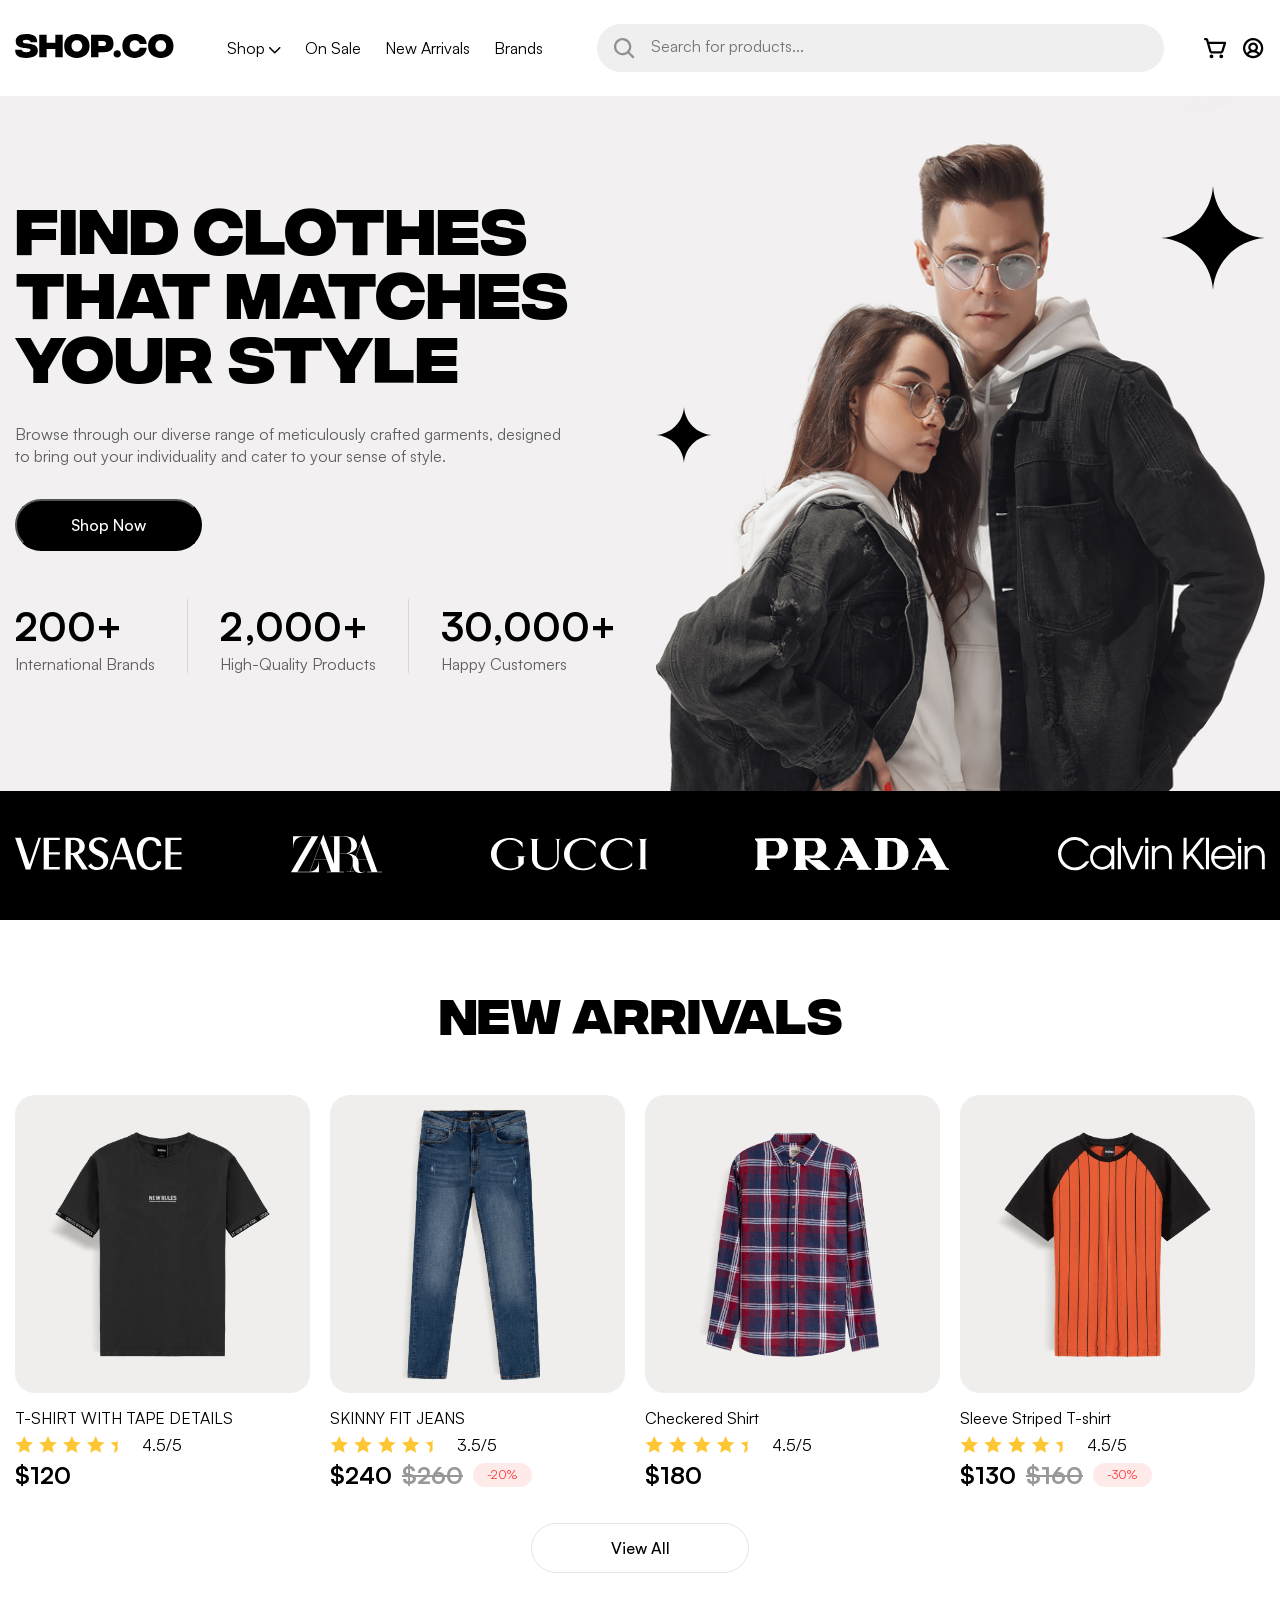
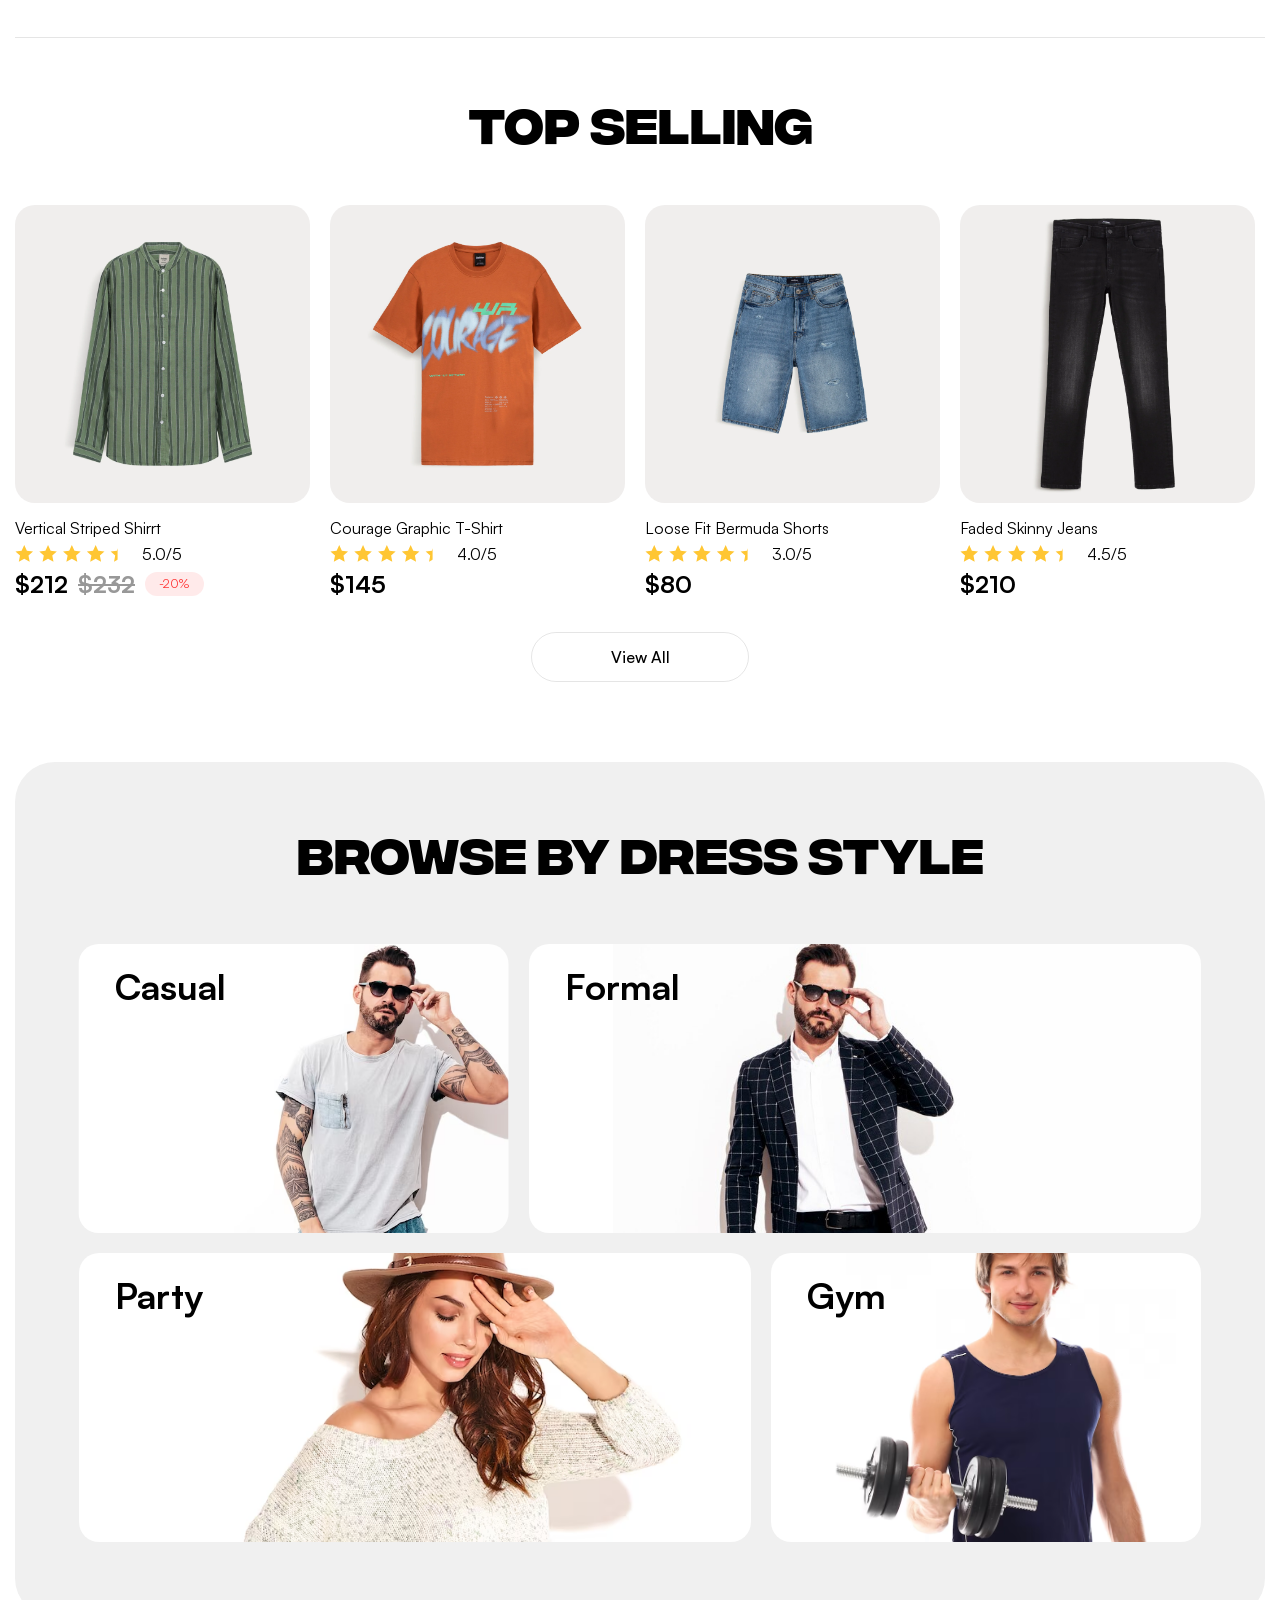
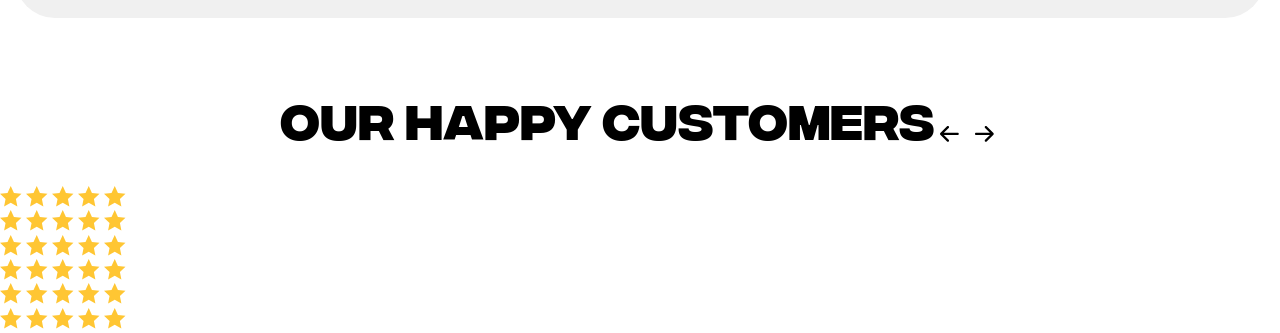
==== commit 6a96bc2a: "new section" ====
--- a/index.html
+++ b/index.html
@@ -185,7 +185,7 @@
                                 </div>
                                 <div class="product-card-price-wrap">
                                     <div class="product-card-price">$120</div>
-                                    <div class="product-card-price-past-priсе"></div>
+                                    <div class="product-card-price-past-priсе"><s></s></div>
                                     <div class="product-card-price-sell"></div>
                                 </div>
                             </div>
@@ -219,55 +219,55 @@
                         </article>
                         <article class="product-card card-third">
                             <div class="product-card-image-block">
-                                <img src="" alt="" class="product-card-image">
-                            </div>
-                            <div class="product-card-info">
-                                <div class="product-card-name"></div>
-                                <div class="product-card-rating-wrap">
-                                        <svg class="product-card-rating-star-wrap" width="114" height="19" viewBox="0 0 114 19" style="clip-path: inset(0 10% 0 0);" fill="none" xmlns="http://www.w3.org/2000/svg">
-                                            <path d="M9.24494 0L11.8641 5.63991L18.0374 6.38809L13.4829 10.6219L14.679 16.7243L9.24494 13.701L3.8109 16.7243L5.00697 10.6219L0.452479 6.38809L6.62573 5.63991L9.24494 0Z" fill="#FFC633"/>
-                                            <path d="M33.0468 0L35.666 5.63991L41.8393 6.38809L37.2848 10.6219L38.4809 16.7243L33.0468 13.701L27.6128 16.7243L28.8089 10.6219L24.2544 6.38809L30.4276 5.63991L33.0468 0Z" fill="#FFC633"/>
-                                            <path d="M56.8487 0L59.4679 5.63991L65.6412 6.38809L61.0867 10.6219L62.2827 16.7243L56.8487 13.701L51.4147 16.7243L52.6107 10.6219L48.0562 6.38809L54.2295 5.63991L56.8487 0Z" fill="#FFC633"/>
-                                            <path d="M80.6506 0L83.2698 5.63991L89.4431 6.38809L84.8886 10.6219L86.0846 16.7243L80.6506 13.701L75.2166 16.7243L76.4126 10.6219L71.8581 6.38809L78.0314 5.63991L80.6506 0Z" fill="#FFC633"/>
-                                            <path d="M104.452 0L107.072 5.63991L113.245 6.38809L108.69 10.6219L109.887 16.7243L104.452 13.701L99.0184 16.7243L100.215 10.6219L95.66 6.38809L101.833 5.63991L104.452 0Z" fill="#FFC633"/>
-                                        </svg>
-                                    <div class="product-card-rating-valuation-wrap">
-                                        <div class="product-card-rating-valuation"></div>
-                                        <div class="product-card-rating-of">/</div>
-                                        <div class="product-card-rating-of-number">5</div>
-                                    </div>
-                                </div>
-                                <div class="product-card-price-wrap">
-                                    <div class="product-card-price"></div>
-                                    <div class="product-card-price-past-priсе"></div>
+                                <img src="./image/Checkered Shirt.png" alt="Checkered Shirt" class="product-card-image">
+                            </div>
+                            <div class="product-card-info">
+                                <div class="product-card-name">Checkered Shirt</div>
+                                <div class="product-card-rating-wrap">
+                                        <svg class="product-card-rating-star-wrap" width="114" height="19" viewBox="0 0 114 19" style="clip-path: inset(0 10% 0 0);" fill="none" xmlns="http://www.w3.org/2000/svg">
+                                            <path d="M9.24494 0L11.8641 5.63991L18.0374 6.38809L13.4829 10.6219L14.679 16.7243L9.24494 13.701L3.8109 16.7243L5.00697 10.6219L0.452479 6.38809L6.62573 5.63991L9.24494 0Z" fill="#FFC633"/>
+                                            <path d="M33.0468 0L35.666 5.63991L41.8393 6.38809L37.2848 10.6219L38.4809 16.7243L33.0468 13.701L27.6128 16.7243L28.8089 10.6219L24.2544 6.38809L30.4276 5.63991L33.0468 0Z" fill="#FFC633"/>
+                                            <path d="M56.8487 0L59.4679 5.63991L65.6412 6.38809L61.0867 10.6219L62.2827 16.7243L56.8487 13.701L51.4147 16.7243L52.6107 10.6219L48.0562 6.38809L54.2295 5.63991L56.8487 0Z" fill="#FFC633"/>
+                                            <path d="M80.6506 0L83.2698 5.63991L89.4431 6.38809L84.8886 10.6219L86.0846 16.7243L80.6506 13.701L75.2166 16.7243L76.4126 10.6219L71.8581 6.38809L78.0314 5.63991L80.6506 0Z" fill="#FFC633"/>
+                                            <path d="M104.452 0L107.072 5.63991L113.245 6.38809L108.69 10.6219L109.887 16.7243L104.452 13.701L99.0184 16.7243L100.215 10.6219L95.66 6.38809L101.833 5.63991L104.452 0Z" fill="#FFC633"/>
+                                        </svg>
+                                    <div class="product-card-rating-valuation-wrap">
+                                        <div class="product-card-rating-valuation">4.5</div>
+                                        <div class="product-card-rating-of">/</div>
+                                        <div class="product-card-rating-of-number">5</div>
+                                    </div>
+                                </div>
+                                <div class="product-card-price-wrap">
+                                    <div class="product-card-price">$180</div>
+                                    <div class="product-card-price-past-priсе"><s></s></div>
                                     <div class="product-card-price-sell"></div>
                                 </div>
                             </div>
                         </article>
                         <article class="product-card card-fourth">
                             <div class="product-card-image-block">
-                                <img src="" alt="" class="product-card-image">
-                            </div>
-                            <div class="product-card-info">
-                                <div class="product-card-name"></div>
-                                <div class="product-card-rating-wrap">
-                                        <svg class="product-card-rating-star-wrap" width="114" height="19" viewBox="0 0 114 19" style="clip-path: inset(0 10% 0 0);" fill="none" xmlns="http://www.w3.org/2000/svg">
-                                            <path d="M9.24494 0L11.8641 5.63991L18.0374 6.38809L13.4829 10.6219L14.679 16.7243L9.24494 13.701L3.8109 16.7243L5.00697 10.6219L0.452479 6.38809L6.62573 5.63991L9.24494 0Z" fill="#FFC633"/>
-                                            <path d="M33.0468 0L35.666 5.63991L41.8393 6.38809L37.2848 10.6219L38.4809 16.7243L33.0468 13.701L27.6128 16.7243L28.8089 10.6219L24.2544 6.38809L30.4276 5.63991L33.0468 0Z" fill="#FFC633"/>
-                                            <path d="M56.8487 0L59.4679 5.63991L65.6412 6.38809L61.0867 10.6219L62.2827 16.7243L56.8487 13.701L51.4147 16.7243L52.6107 10.6219L48.0562 6.38809L54.2295 5.63991L56.8487 0Z" fill="#FFC633"/>
-                                            <path d="M80.6506 0L83.2698 5.63991L89.4431 6.38809L84.8886 10.6219L86.0846 16.7243L80.6506 13.701L75.2166 16.7243L76.4126 10.6219L71.8581 6.38809L78.0314 5.63991L80.6506 0Z" fill="#FFC633"/>
-                                            <path d="M104.452 0L107.072 5.63991L113.245 6.38809L108.69 10.6219L109.887 16.7243L104.452 13.701L99.0184 16.7243L100.215 10.6219L95.66 6.38809L101.833 5.63991L104.452 0Z" fill="#FFC633"/>
-                                        </svg>
-                                    <div class="product-card-rating-valuation-wrap">
-                                        <div class="product-card-rating-valuation"></div>
-                                        <div class="product-card-rating-of">/</div>
-                                        <div class="product-card-rating-of-number">5</div>
-                                    </div>
-                                </div>
-                                <div class="product-card-price-wrap">
-                                    <div class="product-card-price"></div>
-                                    <div class="product-card-price-past-priсе"></div>
-                                    <div class="product-card-price-sell"></div>
+                                <img src="./image/Sleeve Striped T-shirt.png" alt="Sleeve Striped T-shirt" class="product-card-image">
+                            </div>
+                            <div class="product-card-info">
+                                <div class="product-card-name">Sleeve Striped T-shirt</div>
+                                <div class="product-card-rating-wrap">
+                                        <svg class="product-card-rating-star-wrap" width="114" height="19" viewBox="0 0 114 19" style="clip-path: inset(0 10% 0 0);" fill="none" xmlns="http://www.w3.org/2000/svg">
+                                            <path d="M9.24494 0L11.8641 5.63991L18.0374 6.38809L13.4829 10.6219L14.679 16.7243L9.24494 13.701L3.8109 16.7243L5.00697 10.6219L0.452479 6.38809L6.62573 5.63991L9.24494 0Z" fill="#FFC633"/>
+                                            <path d="M33.0468 0L35.666 5.63991L41.8393 6.38809L37.2848 10.6219L38.4809 16.7243L33.0468 13.701L27.6128 16.7243L28.8089 10.6219L24.2544 6.38809L30.4276 5.63991L33.0468 0Z" fill="#FFC633"/>
+                                            <path d="M56.8487 0L59.4679 5.63991L65.6412 6.38809L61.0867 10.6219L62.2827 16.7243L56.8487 13.701L51.4147 16.7243L52.6107 10.6219L48.0562 6.38809L54.2295 5.63991L56.8487 0Z" fill="#FFC633"/>
+                                            <path d="M80.6506 0L83.2698 5.63991L89.4431 6.38809L84.8886 10.6219L86.0846 16.7243L80.6506 13.701L75.2166 16.7243L76.4126 10.6219L71.8581 6.38809L78.0314 5.63991L80.6506 0Z" fill="#FFC633"/>
+                                            <path d="M104.452 0L107.072 5.63991L113.245 6.38809L108.69 10.6219L109.887 16.7243L104.452 13.701L99.0184 16.7243L100.215 10.6219L95.66 6.38809L101.833 5.63991L104.452 0Z" fill="#FFC633"/>
+                                        </svg>
+                                    <div class="product-card-rating-valuation-wrap">
+                                        <div class="product-card-rating-valuation">4.5</div>
+                                        <div class="product-card-rating-of">/</div>
+                                        <div class="product-card-rating-of-number">5</div>
+                                    </div>
+                                </div>
+                                <div class="product-card-price-wrap">
+                                    <div class="product-card-price">$130</div>
+                                    <div class="product-card-price-past-priсе visible"><s>$160</s></div>
+                                    <div class="product-card-price-sell visible">-30%</div>
                                 </div>
                             </div>
                         </article>
@@ -282,108 +282,108 @@
                     <div class="flex-wrap-for-catalog">
                         <article class="product-card card-first">
                             <div class="product-card-image-block">
-                                <img src="" alt="" class="product-card-image">
-                            </div>
-                            <div class="product-card-info">
-                                <div class="product-card-name"></div>
-                                <div class="product-card-rating-wrap">
-                                        <svg class="product-card-rating-star-wrap" width="114" height="19" viewBox="0 0 114 19" style="clip-path: inset(0 10% 0 0);" fill="none" xmlns="http://www.w3.org/2000/svg">
-                                            <path d="M9.24494 0L11.8641 5.63991L18.0374 6.38809L13.4829 10.6219L14.679 16.7243L9.24494 13.701L3.8109 16.7243L5.00697 10.6219L0.452479 6.38809L6.62573 5.63991L9.24494 0Z" fill="#FFC633"/>
-                                            <path d="M33.0468 0L35.666 5.63991L41.8393 6.38809L37.2848 10.6219L38.4809 16.7243L33.0468 13.701L27.6128 16.7243L28.8089 10.6219L24.2544 6.38809L30.4276 5.63991L33.0468 0Z" fill="#FFC633"/>
-                                            <path d="M56.8487 0L59.4679 5.63991L65.6412 6.38809L61.0867 10.6219L62.2827 16.7243L56.8487 13.701L51.4147 16.7243L52.6107 10.6219L48.0562 6.38809L54.2295 5.63991L56.8487 0Z" fill="#FFC633"/>
-                                            <path d="M80.6506 0L83.2698 5.63991L89.4431 6.38809L84.8886 10.6219L86.0846 16.7243L80.6506 13.701L75.2166 16.7243L76.4126 10.6219L71.8581 6.38809L78.0314 5.63991L80.6506 0Z" fill="#FFC633"/>
-                                            <path d="M104.452 0L107.072 5.63991L113.245 6.38809L108.69 10.6219L109.887 16.7243L104.452 13.701L99.0184 16.7243L100.215 10.6219L95.66 6.38809L101.833 5.63991L104.452 0Z" fill="#FFC633"/>
-                                        </svg>
-                                    <div class="product-card-rating-valuation-wrap">
-                                        <div class="product-card-rating-valuation"></div>
-                                        <div class="product-card-rating-of">/</div>
-                                        <div class="product-card-rating-of-number">5</div>
-                                    </div>
-                                </div>
-                                <div class="product-card-price-wrap">
-                                    <div class="product-card-price"></div>
-                                    <div class="product-card-price-past-priсе"></div>
+                                <img src="./image/Vertical Striped Shirrt.png" alt="Vertical Striped Shirrt" class="product-card-image">
+                            </div>
+                            <div class="product-card-info">
+                                <div class="product-card-name">Vertical Striped Shirrt</div>
+                                <div class="product-card-rating-wrap">
+                                        <svg class="product-card-rating-star-wrap" width="114" height="19" viewBox="0 0 114 19" style="clip-path: inset(0 10% 0 0);" fill="none" xmlns="http://www.w3.org/2000/svg">
+                                            <path d="M9.24494 0L11.8641 5.63991L18.0374 6.38809L13.4829 10.6219L14.679 16.7243L9.24494 13.701L3.8109 16.7243L5.00697 10.6219L0.452479 6.38809L6.62573 5.63991L9.24494 0Z" fill="#FFC633"/>
+                                            <path d="M33.0468 0L35.666 5.63991L41.8393 6.38809L37.2848 10.6219L38.4809 16.7243L33.0468 13.701L27.6128 16.7243L28.8089 10.6219L24.2544 6.38809L30.4276 5.63991L33.0468 0Z" fill="#FFC633"/>
+                                            <path d="M56.8487 0L59.4679 5.63991L65.6412 6.38809L61.0867 10.6219L62.2827 16.7243L56.8487 13.701L51.4147 16.7243L52.6107 10.6219L48.0562 6.38809L54.2295 5.63991L56.8487 0Z" fill="#FFC633"/>
+                                            <path d="M80.6506 0L83.2698 5.63991L89.4431 6.38809L84.8886 10.6219L86.0846 16.7243L80.6506 13.701L75.2166 16.7243L76.4126 10.6219L71.8581 6.38809L78.0314 5.63991L80.6506 0Z" fill="#FFC633"/>
+                                            <path d="M104.452 0L107.072 5.63991L113.245 6.38809L108.69 10.6219L109.887 16.7243L104.452 13.701L99.0184 16.7243L100.215 10.6219L95.66 6.38809L101.833 5.63991L104.452 0Z" fill="#FFC633"/>
+                                        </svg>
+                                    <div class="product-card-rating-valuation-wrap">
+                                        <div class="product-card-rating-valuation">5.0</div>
+                                        <div class="product-card-rating-of">/</div>
+                                        <div class="product-card-rating-of-number">5</div>
+                                    </div>
+                                </div>
+                                <div class="product-card-price-wrap">
+                                    <div class="product-card-price">$212</div>
+                                    <div class="product-card-price-past-priсе visible"><s>$232</s></div>
+                                    <div class="product-card-price-sell visible">-20%</div>
+                                </div>
+                            </div>
+                        </article>
+                        <article class="product-card card-second">
+                            <div class="product-card-image-block">
+                                <img src="./image/COURAGE GRAPHIC T-SHIRT.png" alt="COURAGE GRAPHIC T-SHIRT" class="product-card-image">
+                            </div>
+                            <div class="product-card-info">
+                                <div class="product-card-name">Courage Graphic T-Shirt</div>
+                                <div class="product-card-rating-wrap">
+                                        <svg class="product-card-rating-star-wrap" width="114" height="19" viewBox="0 0 114 19" style="clip-path: inset(0 10% 0 0);" fill="none" xmlns="http://www.w3.org/2000/svg">
+                                            <path d="M9.24494 0L11.8641 5.63991L18.0374 6.38809L13.4829 10.6219L14.679 16.7243L9.24494 13.701L3.8109 16.7243L5.00697 10.6219L0.452479 6.38809L6.62573 5.63991L9.24494 0Z" fill="#FFC633"/>
+                                            <path d="M33.0468 0L35.666 5.63991L41.8393 6.38809L37.2848 10.6219L38.4809 16.7243L33.0468 13.701L27.6128 16.7243L28.8089 10.6219L24.2544 6.38809L30.4276 5.63991L33.0468 0Z" fill="#FFC633"/>
+                                            <path d="M56.8487 0L59.4679 5.63991L65.6412 6.38809L61.0867 10.6219L62.2827 16.7243L56.8487 13.701L51.4147 16.7243L52.6107 10.6219L48.0562 6.38809L54.2295 5.63991L56.8487 0Z" fill="#FFC633"/>
+                                            <path d="M80.6506 0L83.2698 5.63991L89.4431 6.38809L84.8886 10.6219L86.0846 16.7243L80.6506 13.701L75.2166 16.7243L76.4126 10.6219L71.8581 6.38809L78.0314 5.63991L80.6506 0Z" fill="#FFC633"/>
+                                            <path d="M104.452 0L107.072 5.63991L113.245 6.38809L108.69 10.6219L109.887 16.7243L104.452 13.701L99.0184 16.7243L100.215 10.6219L95.66 6.38809L101.833 5.63991L104.452 0Z" fill="#FFC633"/>
+                                        </svg>
+                                    <div class="product-card-rating-valuation-wrap">
+                                        <div class="product-card-rating-valuation">4.0</div>
+                                        <div class="product-card-rating-of">/</div>
+                                        <div class="product-card-rating-of-number">5</div>
+                                    </div>
+                                </div>
+                                <div class="product-card-price-wrap">
+                                    <div class="product-card-price">$145</div>
+                                    <div class="product-card-price-past-priсе"><s></s></div>
                                     <div class="product-card-price-sell"></div>
                                 </div>
                             </div>
                         </article>
-                        <article class="product-card card-second">
-                            <div class="product-card-image-block">
-                                <img src="" alt="" class="product-card-image">
-                            </div>
-                            <div class="product-card-info">
-                                <div class="product-card-name"></div>
-                                <div class="product-card-rating-wrap">
-                                        <svg class="product-card-rating-star-wrap" width="114" height="19" viewBox="0 0 114 19" style="clip-path: inset(0 10% 0 0);" fill="none" xmlns="http://www.w3.org/2000/svg">
-                                            <path d="M9.24494 0L11.8641 5.63991L18.0374 6.38809L13.4829 10.6219L14.679 16.7243L9.24494 13.701L3.8109 16.7243L5.00697 10.6219L0.452479 6.38809L6.62573 5.63991L9.24494 0Z" fill="#FFC633"/>
-                                            <path d="M33.0468 0L35.666 5.63991L41.8393 6.38809L37.2848 10.6219L38.4809 16.7243L33.0468 13.701L27.6128 16.7243L28.8089 10.6219L24.2544 6.38809L30.4276 5.63991L33.0468 0Z" fill="#FFC633"/>
-                                            <path d="M56.8487 0L59.4679 5.63991L65.6412 6.38809L61.0867 10.6219L62.2827 16.7243L56.8487 13.701L51.4147 16.7243L52.6107 10.6219L48.0562 6.38809L54.2295 5.63991L56.8487 0Z" fill="#FFC633"/>
-                                            <path d="M80.6506 0L83.2698 5.63991L89.4431 6.38809L84.8886 10.6219L86.0846 16.7243L80.6506 13.701L75.2166 16.7243L76.4126 10.6219L71.8581 6.38809L78.0314 5.63991L80.6506 0Z" fill="#FFC633"/>
-                                            <path d="M104.452 0L107.072 5.63991L113.245 6.38809L108.69 10.6219L109.887 16.7243L104.452 13.701L99.0184 16.7243L100.215 10.6219L95.66 6.38809L101.833 5.63991L104.452 0Z" fill="#FFC633"/>
-                                        </svg>
-                                    <div class="product-card-rating-valuation-wrap">
-                                        <div class="product-card-rating-valuation"></div>
-                                        <div class="product-card-rating-of">/</div>
-                                        <div class="product-card-rating-of-number">5</div>
-                                    </div>
-                                </div>
-                                <div class="product-card-price-wrap">
-                                    <div class="product-card-price"></div>
-                                    <div class="product-card-price-past-priсе"></div>
+                        <article class="product-card card-third">
+                            <div class="product-card-image-block">
+                                <img src="./image/Loose Fit Bermuda Shorts.png" alt="Loose Fit Bermuda Shorts" class="product-card-image">
+                            </div>
+                            <div class="product-card-info">
+                                <div class="product-card-name">Loose Fit Bermuda Shorts</div>
+                                <div class="product-card-rating-wrap">
+                                        <svg class="product-card-rating-star-wrap" width="114" height="19" viewBox="0 0 114 19" style="clip-path: inset(0 10% 0 0);" fill="none" xmlns="http://www.w3.org/2000/svg">
+                                            <path d="M9.24494 0L11.8641 5.63991L18.0374 6.38809L13.4829 10.6219L14.679 16.7243L9.24494 13.701L3.8109 16.7243L5.00697 10.6219L0.452479 6.38809L6.62573 5.63991L9.24494 0Z" fill="#FFC633"/>
+                                            <path d="M33.0468 0L35.666 5.63991L41.8393 6.38809L37.2848 10.6219L38.4809 16.7243L33.0468 13.701L27.6128 16.7243L28.8089 10.6219L24.2544 6.38809L30.4276 5.63991L33.0468 0Z" fill="#FFC633"/>
+                                            <path d="M56.8487 0L59.4679 5.63991L65.6412 6.38809L61.0867 10.6219L62.2827 16.7243L56.8487 13.701L51.4147 16.7243L52.6107 10.6219L48.0562 6.38809L54.2295 5.63991L56.8487 0Z" fill="#FFC633"/>
+                                            <path d="M80.6506 0L83.2698 5.63991L89.4431 6.38809L84.8886 10.6219L86.0846 16.7243L80.6506 13.701L75.2166 16.7243L76.4126 10.6219L71.8581 6.38809L78.0314 5.63991L80.6506 0Z" fill="#FFC633"/>
+                                            <path d="M104.452 0L107.072 5.63991L113.245 6.38809L108.69 10.6219L109.887 16.7243L104.452 13.701L99.0184 16.7243L100.215 10.6219L95.66 6.38809L101.833 5.63991L104.452 0Z" fill="#FFC633"/>
+                                        </svg>
+                                    <div class="product-card-rating-valuation-wrap">
+                                        <div class="product-card-rating-valuation">3.0</div>
+                                        <div class="product-card-rating-of">/</div>
+                                        <div class="product-card-rating-of-number">5</div>
+                                    </div>
+                                </div>
+                                <div class="product-card-price-wrap">
+                                    <div class="product-card-price">$80</div>
+                                    <div class="product-card-price-past-priсе"><s></s></div>
                                     <div class="product-card-price-sell"></div>
                                 </div>
                             </div>
                         </article>
-                        <article class="product-card card-third">
-                            <div class="product-card-image-block">
-                                <img src="" alt="" class="product-card-image">
-                            </div>
-                            <div class="product-card-info">
-                                <div class="product-card-name"></div>
-                                <div class="product-card-rating-wrap">
-                                        <svg class="product-card-rating-star-wrap" width="114" height="19" viewBox="0 0 114 19" style="clip-path: inset(0 10% 0 0);" fill="none" xmlns="http://www.w3.org/2000/svg">
-                                            <path d="M9.24494 0L11.8641 5.63991L18.0374 6.38809L13.4829 10.6219L14.679 16.7243L9.24494 13.701L3.8109 16.7243L5.00697 10.6219L0.452479 6.38809L6.62573 5.63991L9.24494 0Z" fill="#FFC633"/>
-                                            <path d="M33.0468 0L35.666 5.63991L41.8393 6.38809L37.2848 10.6219L38.4809 16.7243L33.0468 13.701L27.6128 16.7243L28.8089 10.6219L24.2544 6.38809L30.4276 5.63991L33.0468 0Z" fill="#FFC633"/>
-                                            <path d="M56.8487 0L59.4679 5.63991L65.6412 6.38809L61.0867 10.6219L62.2827 16.7243L56.8487 13.701L51.4147 16.7243L52.6107 10.6219L48.0562 6.38809L54.2295 5.63991L56.8487 0Z" fill="#FFC633"/>
-                                            <path d="M80.6506 0L83.2698 5.63991L89.4431 6.38809L84.8886 10.6219L86.0846 16.7243L80.6506 13.701L75.2166 16.7243L76.4126 10.6219L71.8581 6.38809L78.0314 5.63991L80.6506 0Z" fill="#FFC633"/>
-                                            <path d="M104.452 0L107.072 5.63991L113.245 6.38809L108.69 10.6219L109.887 16.7243L104.452 13.701L99.0184 16.7243L100.215 10.6219L95.66 6.38809L101.833 5.63991L104.452 0Z" fill="#FFC633"/>
-                                        </svg>
-                                    <div class="product-card-rating-valuation-wrap">
-                                        <div class="product-card-rating-valuation"></div>
-                                        <div class="product-card-rating-of">/</div>
-                                        <div class="product-card-rating-of-number">5</div>
-                                    </div>
-                                </div>
-                                <div class="product-card-price-wrap">
-                                    <div class="product-card-price"></div>
-                                    <div class="product-card-price-past-priсе"></div>
-                                    <div class="product-card-price-sell"></div>
-                                </div>
-                            </div>
-                        </article>
                         <article class="product-card card-fourth">
                             <div class="product-card-image-block">
-                                <img src="" alt="" class="product-card-image">
-                            </div>
-                            <div class="product-card-info">
-                                <div class="product-card-name"></div>
-                                <div class="product-card-rating-wrap">
-                                        <svg class="product-card-rating-star-wrap" width="114" height="19" viewBox="0 0 114 19" style="clip-path: inset(0 10% 0 0);" fill="none" xmlns="http://www.w3.org/2000/svg">
-                                            <path d="M9.24494 0L11.8641 5.63991L18.0374 6.38809L13.4829 10.6219L14.679 16.7243L9.24494 13.701L3.8109 16.7243L5.00697 10.6219L0.452479 6.38809L6.62573 5.63991L9.24494 0Z" fill="#FFC633"/>
-                                            <path d="M33.0468 0L35.666 5.63991L41.8393 6.38809L37.2848 10.6219L38.4809 16.7243L33.0468 13.701L27.6128 16.7243L28.8089 10.6219L24.2544 6.38809L30.4276 5.63991L33.0468 0Z" fill="#FFC633"/>
-                                            <path d="M56.8487 0L59.4679 5.63991L65.6412 6.38809L61.0867 10.6219L62.2827 16.7243L56.8487 13.701L51.4147 16.7243L52.6107 10.6219L48.0562 6.38809L54.2295 5.63991L56.8487 0Z" fill="#FFC633"/>
-                                            <path d="M80.6506 0L83.2698 5.63991L89.4431 6.38809L84.8886 10.6219L86.0846 16.7243L80.6506 13.701L75.2166 16.7243L76.4126 10.6219L71.8581 6.38809L78.0314 5.63991L80.6506 0Z" fill="#FFC633"/>
-                                            <path d="M104.452 0L107.072 5.63991L113.245 6.38809L108.69 10.6219L109.887 16.7243L104.452 13.701L99.0184 16.7243L100.215 10.6219L95.66 6.38809L101.833 5.63991L104.452 0Z" fill="#FFC633"/>
-                                        </svg>
-                                    <div class="product-card-rating-valuation-wrap">
-                                        <div class="product-card-rating-valuation"></div>
-                                        <div class="product-card-rating-of">/</div>
-                                        <div class="product-card-rating-of-number">5</div>
-                                    </div>
-                                </div>
-                                <div class="product-card-price-wrap">
-                                    <div class="product-card-price"></div>
-                                    <div class="product-card-price-past-priсе"></div>
+                                <img src="./image/Faded Skinny Jeans.png" alt="Faded Skinny Jeans" class="product-card-image">
+                            </div>
+                            <div class="product-card-info">
+                                <div class="product-card-name">Faded Skinny Jeans</div>
+                                <div class="product-card-rating-wrap">
+                                        <svg class="product-card-rating-star-wrap" width="114" height="19" viewBox="0 0 114 19" style="clip-path: inset(0 10% 0 0);" fill="none" xmlns="http://www.w3.org/2000/svg">
+                                            <path d="M9.24494 0L11.8641 5.63991L18.0374 6.38809L13.4829 10.6219L14.679 16.7243L9.24494 13.701L3.8109 16.7243L5.00697 10.6219L0.452479 6.38809L6.62573 5.63991L9.24494 0Z" fill="#FFC633"/>
+                                            <path d="M33.0468 0L35.666 5.63991L41.8393 6.38809L37.2848 10.6219L38.4809 16.7243L33.0468 13.701L27.6128 16.7243L28.8089 10.6219L24.2544 6.38809L30.4276 5.63991L33.0468 0Z" fill="#FFC633"/>
+                                            <path d="M56.8487 0L59.4679 5.63991L65.6412 6.38809L61.0867 10.6219L62.2827 16.7243L56.8487 13.701L51.4147 16.7243L52.6107 10.6219L48.0562 6.38809L54.2295 5.63991L56.8487 0Z" fill="#FFC633"/>
+                                            <path d="M80.6506 0L83.2698 5.63991L89.4431 6.38809L84.8886 10.6219L86.0846 16.7243L80.6506 13.701L75.2166 16.7243L76.4126 10.6219L71.8581 6.38809L78.0314 5.63991L80.6506 0Z" fill="#FFC633"/>
+                                            <path d="M104.452 0L107.072 5.63991L113.245 6.38809L108.69 10.6219L109.887 16.7243L104.452 13.701L99.0184 16.7243L100.215 10.6219L95.66 6.38809L101.833 5.63991L104.452 0Z" fill="#FFC633"/>
+                                        </svg>
+                                    <div class="product-card-rating-valuation-wrap">
+                                        <div class="product-card-rating-valuation">4.5</div>
+                                        <div class="product-card-rating-of">/</div>
+                                        <div class="product-card-rating-of-number">5</div>
+                                    </div>
+                                </div>
+                                <div class="product-card-price-wrap">
+                                    <div class="product-card-price">$210</div>
+                                    <div class="product-card-price-past-priсе"><s></s></div>
                                     <div class="product-card-price-sell"></div>
                                 </div>
                             </div>
@@ -412,7 +412,185 @@
                 </div>
             </div>
         </section>
+        <section class="main-section-review-slider">
+            <div class="wrapper ">
+                <div class="wrap-for-review">
+                    <div class="tittle tittle-for-slider">OUR HAPPY CUSTOMERS</div>
+                    <div class="slider-button-wrap">
+                        <button class="slider-button button-back">
+                            <svg width="19" height="16" viewBox="0 0 19 16" fill="none" xmlns="http://www.w3.org/2000/svg">
+                                <path d="M7.08089 0.332033L0.330892 7.08203C0.226013 7.18655 0.142797 7.31074 0.0860175 7.44749C0.0292357 7.58423 5.62635e-06 7.73084 5.62811e-06 7.87891C5.62988e-06 8.02697 0.0292357 8.17358 0.0860175 8.31033C0.142797 8.44708 0.226013 8.57127 0.330892 8.67578L7.08089 15.4258C7.29224 15.6371 7.57888 15.7559 7.87777 15.7559C8.17665 15.7559 8.4633 15.6371 8.67464 15.4258C8.88599 15.2144 9.00472 14.9278 9.00472 14.6289C9.00472 14.33 8.88599 14.0434 8.67464 13.832L3.84558 9.00297L17.6268 9.00297C17.9252 9.00297 18.2113 8.88444 18.4223 8.67347C18.6333 8.46249 18.7518 8.17634 18.7518 7.87797C18.7518 7.5796 18.6333 7.29345 18.4223 7.08248C18.2113 6.8715 17.9252 6.75297 17.6268 6.75297L3.84558 6.75297L8.67558 1.92391C8.88693 1.71256 9.00566 1.42592 9.00566 1.12703C9.00566 0.828148 8.88693 0.541504 8.67558 0.330159C8.46424 0.118815 8.17759 8.02347e-05 7.87871 8.02383e-05C7.57982 8.02419e-05 7.29318 0.118815 7.08183 0.330159L7.08089 0.332033Z" fill="black"/>
+                            </svg>
+                        </button>
+                        <button class="slider-button button-next">
+                            <svg width="19" height="16" viewBox="0 0 19 16" fill="none" xmlns="http://www.w3.org/2000/svg">
+                                <path d="M11.6709 0.332033L18.4209 7.08203C18.5258 7.18655 18.609 7.31074 18.6658 7.44749C18.7226 7.58423 18.7518 7.73084 18.7518 7.87891C18.7518 8.02697 18.7226 8.17358 18.6658 8.31033C18.609 8.44708 18.5258 8.57127 18.4209 8.67578L11.6709 15.4258C11.4596 15.6371 11.1729 15.7559 10.8741 15.7559C10.5752 15.7559 10.2885 15.6371 10.0772 15.4258C9.86584 15.2144 9.74711 14.9278 9.74711 14.6289C9.74711 14.33 9.86584 14.0434 10.0772 13.832L14.9063 9.00297L1.125 9.00297C0.826632 9.00297 0.540483 8.88444 0.329505 8.67347C0.118527 8.46249 9.03849e-08 8.17634 9.39429e-08 7.87797C9.75009e-08 7.5796 0.118527 7.29345 0.329505 7.08248C0.540483 6.8715 0.826632 6.75297 1.125 6.75297L14.9063 6.75297L10.0763 1.92391C9.86491 1.71256 9.74617 1.42592 9.74617 1.12703C9.74617 0.828148 9.86491 0.541504 10.0763 0.330159C10.2876 0.118815 10.5742 8.02347e-05 10.8731 8.02383e-05C11.172 8.02419e-05 11.4587 0.118815 11.67 0.330159L11.6709 0.332033Z" fill="black"/>
+                            </svg>
+                        </button>
+                    </div>
+                </div>
+            </div>
+            <div class="slider">
+                <div class="slider-item">
+                    <div class="slider-item-rating">
+                        <svg width="22" height="21" viewBox="0 0 22 21" fill="none" xmlns="http://www.w3.org/2000/svg">
+                            <path d="M10.7369 0L13.9354 6.8872L21.4739 7.80085L15.9121 12.971L17.3727 20.4229L10.7369 16.731L4.10114 20.4229L5.56173 12.971L-3.8147e-06 7.80085L7.53849 6.8872L10.7369 0Z" fill="#FFC633"/>
+                        </svg>
+                        <svg width="22" height="21" viewBox="0 0 22 21" fill="none" xmlns="http://www.w3.org/2000/svg">
+                            <path d="M10.7369 0L13.9354 6.8872L21.4739 7.80085L15.9121 12.971L17.3727 20.4229L10.7369 16.731L4.10114 20.4229L5.56173 12.971L-3.8147e-06 7.80085L7.53849 6.8872L10.7369 0Z" fill="#FFC633"/>
+                        </svg>
+                        <svg width="22" height="21" viewBox="0 0 22 21" fill="none" xmlns="http://www.w3.org/2000/svg">
+                            <path d="M10.7369 0L13.9354 6.8872L21.4739 7.80085L15.9121 12.971L17.3727 20.4229L10.7369 16.731L4.10114 20.4229L5.56173 12.971L-3.8147e-06 7.80085L7.53849 6.8872L10.7369 0Z" fill="#FFC633"/>
+                        </svg>
+                        <svg width="22" height="21" viewBox="0 0 22 21" fill="none" xmlns="http://www.w3.org/2000/svg">
+                            <path d="M10.7369 0L13.9354 6.8872L21.4739 7.80085L15.9121 12.971L17.3727 20.4229L10.7369 16.731L4.10114 20.4229L5.56173 12.971L-3.8147e-06 7.80085L7.53849 6.8872L10.7369 0Z" fill="#FFC633"/>
+                        </svg>
+                        <svg width="22" height="21" viewBox="0 0 22 21" fill="none" xmlns="http://www.w3.org/2000/svg">
+                            <path d="M10.7369 0L13.9354 6.8872L21.4739 7.80085L15.9121 12.971L17.3727 20.4229L10.7369 16.731L4.10114 20.4229L5.56173 12.971L-3.8147e-06 7.80085L7.53849 6.8872L10.7369 0Z" fill="#FFC633"/>
+                        </svg>
+                    </div>
+                    <div class="slider-item-comment">
+                        <div class="slider-comment-user">
+                            <div class="slide-comment-name"></div>
+                            <div class="flag-eally-user"></div>
+                        </div>
+                        <div class="comment-text"></div>
+                    </div>
+                </div>
+                <div class="slider-item">
+                    <div class="slider-item-rating">
+                        <svg width="22" height="21" viewBox="0 0 22 21" fill="none" xmlns="http://www.w3.org/2000/svg">
+                            <path d="M10.7369 0L13.9354 6.8872L21.4739 7.80085L15.9121 12.971L17.3727 20.4229L10.7369 16.731L4.10114 20.4229L5.56173 12.971L-3.8147e-06 7.80085L7.53849 6.8872L10.7369 0Z" fill="#FFC633"/>
+                        </svg>
+                        <svg width="22" height="21" viewBox="0 0 22 21" fill="none" xmlns="http://www.w3.org/2000/svg">
+                            <path d="M10.7369 0L13.9354 6.8872L21.4739 7.80085L15.9121 12.971L17.3727 20.4229L10.7369 16.731L4.10114 20.4229L5.56173 12.971L-3.8147e-06 7.80085L7.53849 6.8872L10.7369 0Z" fill="#FFC633"/>
+                        </svg>
+                        <svg width="22" height="21" viewBox="0 0 22 21" fill="none" xmlns="http://www.w3.org/2000/svg">
+                            <path d="M10.7369 0L13.9354 6.8872L21.4739 7.80085L15.9121 12.971L17.3727 20.4229L10.7369 16.731L4.10114 20.4229L5.56173 12.971L-3.8147e-06 7.80085L7.53849 6.8872L10.7369 0Z" fill="#FFC633"/>
+                        </svg>
+                        <svg width="22" height="21" viewBox="0 0 22 21" fill="none" xmlns="http://www.w3.org/2000/svg">
+                            <path d="M10.7369 0L13.9354 6.8872L21.4739 7.80085L15.9121 12.971L17.3727 20.4229L10.7369 16.731L4.10114 20.4229L5.56173 12.971L-3.8147e-06 7.80085L7.53849 6.8872L10.7369 0Z" fill="#FFC633"/>
+                        </svg>
+                        <svg width="22" height="21" viewBox="0 0 22 21" fill="none" xmlns="http://www.w3.org/2000/svg">
+                            <path d="M10.7369 0L13.9354 6.8872L21.4739 7.80085L15.9121 12.971L17.3727 20.4229L10.7369 16.731L4.10114 20.4229L5.56173 12.971L-3.8147e-06 7.80085L7.53849 6.8872L10.7369 0Z" fill="#FFC633"/>
+                        </svg>
+                    </div>
+                    <div class="slider-item-comment">
+                        <div class="slider-comment-user">
+                            <div class="slide-comment-name"></div>
+                            <div class="flag-eally-user"></div>
+                        </div>
+                        <div class="comment-text"></div>
+                    </div>
+                </div>
+                <div class="slider-item">
+                    <div class="slider-item-rating">
+                        <svg width="22" height="21" viewBox="0 0 22 21" fill="none" xmlns="http://www.w3.org/2000/svg">
+                            <path d="M10.7369 0L13.9354 6.8872L21.4739 7.80085L15.9121 12.971L17.3727 20.4229L10.7369 16.731L4.10114 20.4229L5.56173 12.971L-3.8147e-06 7.80085L7.53849 6.8872L10.7369 0Z" fill="#FFC633"/>
+                        </svg>
+                        <svg width="22" height="21" viewBox="0 0 22 21" fill="none" xmlns="http://www.w3.org/2000/svg">
+                            <path d="M10.7369 0L13.9354 6.8872L21.4739 7.80085L15.9121 12.971L17.3727 20.4229L10.7369 16.731L4.10114 20.4229L5.56173 12.971L-3.8147e-06 7.80085L7.53849 6.8872L10.7369 0Z" fill="#FFC633"/>
+                        </svg>
+                        <svg width="22" height="21" viewBox="0 0 22 21" fill="none" xmlns="http://www.w3.org/2000/svg">
+                            <path d="M10.7369 0L13.9354 6.8872L21.4739 7.80085L15.9121 12.971L17.3727 20.4229L10.7369 16.731L4.10114 20.4229L5.56173 12.971L-3.8147e-06 7.80085L7.53849 6.8872L10.7369 0Z" fill="#FFC633"/>
+                        </svg>
+                        <svg width="22" height="21" viewBox="0 0 22 21" fill="none" xmlns="http://www.w3.org/2000/svg">
+                            <path d="M10.7369 0L13.9354 6.8872L21.4739 7.80085L15.9121 12.971L17.3727 20.4229L10.7369 16.731L4.10114 20.4229L5.56173 12.971L-3.8147e-06 7.80085L7.53849 6.8872L10.7369 0Z" fill="#FFC633"/>
+                        </svg>
+                        <svg width="22" height="21" viewBox="0 0 22 21" fill="none" xmlns="http://www.w3.org/2000/svg">
+                            <path d="M10.7369 0L13.9354 6.8872L21.4739 7.80085L15.9121 12.971L17.3727 20.4229L10.7369 16.731L4.10114 20.4229L5.56173 12.971L-3.8147e-06 7.80085L7.53849 6.8872L10.7369 0Z" fill="#FFC633"/>
+                        </svg>
+                    </div>
+                    <div class="slider-item-comment">
+                        <div class="slider-comment-user">
+                            <div class="slide-comment-name"></div>
+                            <div class="flag-eally-user"></div>
+                        </div>
+                        <div class="comment-text"></div>
+                    </div>
+                </div>
+                <div class="slider-item">
+                    <div class="slider-item-rating">
+                        <svg width="22" height="21" viewBox="0 0 22 21" fill="none" xmlns="http://www.w3.org/2000/svg">
+                            <path d="M10.7369 0L13.9354 6.8872L21.4739 7.80085L15.9121 12.971L17.3727 20.4229L10.7369 16.731L4.10114 20.4229L5.56173 12.971L-3.8147e-06 7.80085L7.53849 6.8872L10.7369 0Z" fill="#FFC633"/>
+                        </svg>
+                        <svg width="22" height="21" viewBox="0 0 22 21" fill="none" xmlns="http://www.w3.org/2000/svg">
+                            <path d="M10.7369 0L13.9354 6.8872L21.4739 7.80085L15.9121 12.971L17.3727 20.4229L10.7369 16.731L4.10114 20.4229L5.56173 12.971L-3.8147e-06 7.80085L7.53849 6.8872L10.7369 0Z" fill="#FFC633"/>
+                        </svg>
+                        <svg width="22" height="21" viewBox="0 0 22 21" fill="none" xmlns="http://www.w3.org/2000/svg">
+                            <path d="M10.7369 0L13.9354 6.8872L21.4739 7.80085L15.9121 12.971L17.3727 20.4229L10.7369 16.731L4.10114 20.4229L5.56173 12.971L-3.8147e-06 7.80085L7.53849 6.8872L10.7369 0Z" fill="#FFC633"/>
+                        </svg>
+                        <svg width="22" height="21" viewBox="0 0 22 21" fill="none" xmlns="http://www.w3.org/2000/svg">
+                            <path d="M10.7369 0L13.9354 6.8872L21.4739 7.80085L15.9121 12.971L17.3727 20.4229L10.7369 16.731L4.10114 20.4229L5.56173 12.971L-3.8147e-06 7.80085L7.53849 6.8872L10.7369 0Z" fill="#FFC633"/>
+                        </svg>
+                        <svg width="22" height="21" viewBox="0 0 22 21" fill="none" xmlns="http://www.w3.org/2000/svg">
+                            <path d="M10.7369 0L13.9354 6.8872L21.4739 7.80085L15.9121 12.971L17.3727 20.4229L10.7369 16.731L4.10114 20.4229L5.56173 12.971L-3.8147e-06 7.80085L7.53849 6.8872L10.7369 0Z" fill="#FFC633"/>
+                        </svg>
+                    </div>
+                    <div class="slider-item-comment">
+                        <div class="slider-comment-user">
+                            <div class="slide-comment-name"></div>
+                            <div class="flag-eally-user"></div>
+                        </div>
+                        <div class="comment-text"></div>
+                    </div>
+                </div>
+                <div class="slider-item">
+                    <div class="slider-item-rating">
+                        <svg width="22" height="21" viewBox="0 0 22 21" fill="none" xmlns="http://www.w3.org/2000/svg">
+                            <path d="M10.7369 0L13.9354 6.8872L21.4739 7.80085L15.9121 12.971L17.3727 20.4229L10.7369 16.731L4.10114 20.4229L5.56173 12.971L-3.8147e-06 7.80085L7.53849 6.8872L10.7369 0Z" fill="#FFC633"/>
+                        </svg>
+                        <svg width="22" height="21" viewBox="0 0 22 21" fill="none" xmlns="http://www.w3.org/2000/svg">
+                            <path d="M10.7369 0L13.9354 6.8872L21.4739 7.80085L15.9121 12.971L17.3727 20.4229L10.7369 16.731L4.10114 20.4229L5.56173 12.971L-3.8147e-06 7.80085L7.53849 6.8872L10.7369 0Z" fill="#FFC633"/>
+                        </svg>
+                        <svg width="22" height="21" viewBox="0 0 22 21" fill="none" xmlns="http://www.w3.org/2000/svg">
+                            <path d="M10.7369 0L13.9354 6.8872L21.4739 7.80085L15.9121 12.971L17.3727 20.4229L10.7369 16.731L4.10114 20.4229L5.56173 12.971L-3.8147e-06 7.80085L7.53849 6.8872L10.7369 0Z" fill="#FFC633"/>
+                        </svg>
+                        <svg width="22" height="21" viewBox="0 0 22 21" fill="none" xmlns="http://www.w3.org/2000/svg">
+                            <path d="M10.7369 0L13.9354 6.8872L21.4739 7.80085L15.9121 12.971L17.3727 20.4229L10.7369 16.731L4.10114 20.4229L5.56173 12.971L-3.8147e-06 7.80085L7.53849 6.8872L10.7369 0Z" fill="#FFC633"/>
+                        </svg>
+                        <svg width="22" height="21" viewBox="0 0 22 21" fill="none" xmlns="http://www.w3.org/2000/svg">
+                            <path d="M10.7369 0L13.9354 6.8872L21.4739 7.80085L15.9121 12.971L17.3727 20.4229L10.7369 16.731L4.10114 20.4229L5.56173 12.971L-3.8147e-06 7.80085L7.53849 6.8872L10.7369 0Z" fill="#FFC633"/>
+                        </svg>
+                    </div>
+                    <div class="slider-item-comment">
+                        <div class="slider-comment-user">
+                            <div class="slide-comment-name"></div>
+                            <div class="flag-eally-user"></div>
+                        </div>
+                        <div class="comment-text"></div>
+                    </div>
+                </div>
+                <div class="slider-item">
+                    <div class="slider-item-rating">
+                        <svg width="22" height="21" viewBox="0 0 22 21" fill="none" xmlns="http://www.w3.org/2000/svg">
+                            <path d="M10.7369 0L13.9354 6.8872L21.4739 7.80085L15.9121 12.971L17.3727 20.4229L10.7369 16.731L4.10114 20.4229L5.56173 12.971L-3.8147e-06 7.80085L7.53849 6.8872L10.7369 0Z" fill="#FFC633"/>
+                        </svg>
+                        <svg width="22" height="21" viewBox="0 0 22 21" fill="none" xmlns="http://www.w3.org/2000/svg">
+                            <path d="M10.7369 0L13.9354 6.8872L21.4739 7.80085L15.9121 12.971L17.3727 20.4229L10.7369 16.731L4.10114 20.4229L5.56173 12.971L-3.8147e-06 7.80085L7.53849 6.8872L10.7369 0Z" fill="#FFC633"/>
+                        </svg>
+                        <svg width="22" height="21" viewBox="0 0 22 21" fill="none" xmlns="http://www.w3.org/2000/svg">
+                            <path d="M10.7369 0L13.9354 6.8872L21.4739 7.80085L15.9121 12.971L17.3727 20.4229L10.7369 16.731L4.10114 20.4229L5.56173 12.971L-3.8147e-06 7.80085L7.53849 6.8872L10.7369 0Z" fill="#FFC633"/>
+                        </svg>
+                        <svg width="22" height="21" viewBox="0 0 22 21" fill="none" xmlns="http://www.w3.org/2000/svg">
+                            <path d="M10.7369 0L13.9354 6.8872L21.4739 7.80085L15.9121 12.971L17.3727 20.4229L10.7369 16.731L4.10114 20.4229L5.56173 12.971L-3.8147e-06 7.80085L7.53849 6.8872L10.7369 0Z" fill="#FFC633"/>
+                        </svg>
+                        <svg width="22" height="21" viewBox="0 0 22 21" fill="none" xmlns="http://www.w3.org/2000/svg">
+                            <path d="M10.7369 0L13.9354 6.8872L21.4739 7.80085L15.9121 12.971L17.3727 20.4229L10.7369 16.731L4.10114 20.4229L5.56173 12.971L-3.8147e-06 7.80085L7.53849 6.8872L10.7369 0Z" fill="#FFC633"/>
+                        </svg>
+                    </div>
+                    <div class="slider-item-comment">
+                        <div class="slider-comment-user">
+                            <div class="slide-comment-name"></div>
+                            <div class="flag-eally-user"></div>
+                        </div>
+                        <div class="comment-text"></div>
+                    </div>
+                </div>
+            </div>
+        </section>
     </main>
     <script src="./script.js"></script>
 </body>
 </html>
+
--- a/styles/styles.css
+++ b/styles/styles.css
@@ -17,20 +17,14 @@
     font-weight: 400;
     font-size: 16px;
     overflow-x: hidden;
-
-}
-
+}
 input {
     background-color: inherit;
     border: none;
-
-}
-
+}
 input:focus {
     outline: none;
 }
-
-
 ul{
     list-style: none;     
     margin: 0;           
@@ -40,45 +34,37 @@
     text-decoration: none;
     color: inherit;
     transition: all 0.4s ease;
-
-}
+}
+
 
 .wrapper {
     margin: 0 auto;
     padding: 0 15px;
     max-width: 1270px;
 }
-
 .button {
     border-radius: 62px;
     transition: all 0.4s ease;
 }
-
 .button:hover {
     transform: scale(1.1);
 }
-
 .tittle {
     font-family: 'Integral CF';
     font-weight: 700px;
     font-size: 48px;
     line-height: 100%;
-
-}
-
-.visually-hidden
-
+}
+.product-card-price-past-priсе.visible,
+.product-card-price-sell.visible {
+    display: block;
+}
 /*=====================================HEADER========================================*/
 /*====================================HEADER TOP=====================================*/
-
-.header {
-
-}
 .header-buttons-wrap {
     justify-content:space-between;
     gap: 19px;
 }
-
 .header-buttons-wrap {
     display: flex;
     justify-content: space-between;
@@ -86,7 +72,6 @@
     gap: 16px;
     padding: 0;
 }
-
 .header-menu {
     display: flex;
     justify-content: center;
@@ -108,7 +93,6 @@
 align-items: center;
 gap: 40px;
 flex-wrap: wrap;
-
 }
 .header-top-logo {
     will-change: transform;
@@ -119,8 +103,7 @@
 
 .header-top-logo svg path { /* анимацию сюда */
     opacity:1;
-    transition: opacity 0.4s ease;
-    
+    transition: opacity 0.4s ease;  
 }
 .header-top-logo:hover svg path {
     opacity: 0.6;
@@ -131,7 +114,6 @@
     display: flex;
     justify-content: space-between;
     gap: 24px;
-
 }
 .header-top-item {
     line-height: 100%;
@@ -146,7 +128,6 @@
 }
 .header-top-item-link:hover {
     opacity: 0.6;
-
 }
 .wrap-search-info{
     width: 53.46%;
@@ -154,9 +135,6 @@
     justify-content: space-between;
     gap: 40px;
 }
-
-
-
 .header-top-search-wrap {
     width: 100%;
 }
@@ -167,13 +145,7 @@
     border-radius: 62px;
     border: none;
     gap: 12px;
-
-}
-
-.header-top-search-icon:hover svg path{
-
-}
-
+}
 .search-svg-wrap{
     width: 24px;
     height: 24px;
@@ -181,22 +153,14 @@
     align-items: center;
     justify-content: center;
 }
-
-.header-top-search-input {
-
-
-}
 .header-top-search-input:focus {
 }
-
-
 .header-top-user-interaction {
     display: flex;
     justify-content: space-between;
     align-items: center;
     gap: 14px;
 }
-
 .search-for-576px{
     display: flex;
     display: none;
@@ -209,11 +173,9 @@
     will-change: transform;
     transition: all 0.4s ease;
 }
-
 .search-for-576px {
     transform: scale(1.1);
 }
-
 .header-top-interaction-CartLink { /* анимацию сюда */
     display: flex;
 }
@@ -227,9 +189,7 @@
     margin: 0;
     border: none;
     background-color: inherit;
-
-}
-
+}
 /*===========================Header body====================================================*/
 .header-body {
     background-color: var(--light-gray);
@@ -239,7 +199,6 @@
     justify-content: space-between;
     flex-wrap: wrap;
     gap: 26px;
-
 }
 .header-body-content-wrap {
     display: flex;
@@ -267,7 +226,6 @@
     font-weight: 500;
     line-height: 100%;
     padding:16px 54px 16px 54px;
-
 }
 
 .header-body-differences {
@@ -280,9 +238,6 @@
     display: flex;
     flex-direction: column;
 }
-
-
-
 .heade-body-differences-number {
     font-weight: 700;
     font-size: 40px;
@@ -329,12 +284,8 @@
     flex-wrap: wrap;
     align-items: center;
     padding: 44px 0 44px 0;
-    gap: 34px;
-    
-}
-.header-end-block {
-}
-
+    gap: 34px;  
+}
 .Versache-svg{
     width: 167px;
     height: 34px;
@@ -364,7 +315,7 @@
 height: 56px;
 }
 /*============================MAIN=================================*/
-/*============================S-C==================================*/
+/*============================SECTION NEW ARRIVALS AND TOP SELLING==================================*/
 .main {
     display: flex;
     flex-direction: column;
@@ -372,8 +323,6 @@
 }
 .main-section-CatalogPrimary {
     padding: 72px 0 0px 0;
-}
-.wrapper {
 }
 .for-section-CatalogPrimary{
     display: flex;
@@ -387,28 +336,28 @@
     flex-direction: column;
     gap: 36px;
 }
-.NewArrivals {
-}
 .for-Arrivals{
     padding-bottom: 19px;
 }
 .flex-wrap-for-catalog {
     display: flex;
     gap: 20px;
-}
+    width: 100%; 
+    max-width: 100%;
+}
+/**/
 .product-card {
     display: flex;
     flex-direction: column;
     gap: 16px;
-}
-
-
-/**/
+    min-width: 0;
+}
 .product-card-image-block {
     width: 295px;
     height: 298px;
     overflow: hidden;
     border-radius: 20px;
+    flex-shrink: 0;
 }
 .product-card-image {
 width: 100%;
@@ -416,33 +365,23 @@
 object-fit: cover;
 object-position: center;
 }
-/**/
 .product-card-info {
     display: flex;
     flex-direction: column;
     gap: 8px;
 }
-.product-card-name {
-}
 .product-card-rating-wrap {
     display: flex;
     gap: 13px;
-}
-.product-card-rating-star-wrap {
+
 }
 .product-card-rating-valuation-wrap {
     display: flex;
 }
-.product-card-rating-valuation {
-}
-.product-card-rating-of {
-}
-.product-card-rating-of-number {
-}
 .product-card-price-wrap {
     display: flex;
-    justify-content: space-between;
     width: 68.5%;
+    gap: 10px;
 }
 .product-card-price {
     font-weight: 700;
@@ -456,7 +395,6 @@
         line-height: 100%;
     opacity: 0.4;
     display: none;
-
 }
 .product-card-price-sell {
     background-color: #FF33331A;
@@ -466,11 +404,8 @@
     line-height: 100%;
     padding: 6px 14px 6px 14px;
     display: none;
-
-}
-
-.ViewAll-button-wrap {
-}
+}
+/**/
 .ViewAll-button {
     width: 218px;
     padding: 16px 54px 16px 54px;
@@ -485,115 +420,142 @@
 .decoration-stroke {
     height: 0.75px;
     background-color: #0000001A;
-
-}
-.TopSelling {
-}
-
+}
 .for-top-selling{
     padding-bottom: 19px;
 }
-
-/*=======================================*/
-
-
-
-
+/*===================SECTION DRESS STYLE=============*/
 .section-for-DressStyle {
 }
 
 .for-dress-style{
-    border-radius: 40px ;
-    background-color:var(--neutral-gray);
+    background-color: #F0F0F0;
+    border-radius: 40px;
+    padding: 70px 64px 76px 64px;
     display: flex;
     flex-direction: column;
     align-items: center;
     gap: 64px;
-    padding: 70px 64px 76px 64px;
-
 }
 .flex-DressStyle {
     display: flex;
     flex-direction: column;
     gap: 20px;
+    width: 100%;
+
 
 }
 .flex-DressStyle-row{
     display: flex;
-    justify-content: space-between;
     gap: 20px;
-    height: 289px;
     width: 100%;
 }
 .flex-DressStyle-item {
-        background-color: var(--white);
-        font-weight: 700;
-        font-size: 36px;
-        line-height: 100%;
-        padding: 25px 36px;
+    border-radius: 20px;
+    font-weight: 700;
+    font-size: 36px;
+    line-height: 100%;
+    padding: 25px 36px;
+    border-radius: 20px;
+    background-color: var(--white);
+
 }
 .Casual {
-    background-image: 
-        url('../image/casual-back.png');
+    background-image: url('../image/casual-back.png');
     background-size: 120%;
     background-repeat: no-repeat;
-    background-position: 30% 35%; 
-    border-radius: 20px;
-    width: 32.05%;
-    transform: scaleX(-1);
-    
+    background-position: 30% 30%;
+    width: 32.1%;
+    height: 239px;
+transform: scaleX(-1);
+
 }
 .rotate-back{
     transform: scaleX(-1);
+
 }
 
 .Formal {
     background-image: url('../image/formal-back.png');
-    background-size: 120%;
+    background-size:95%;
     background-repeat: no-repeat;
-    background-position: -60% 25%; 
-    width: 684px;
-    border-radius: 20px;
+    background-position: 250% 10%;
+    width: 53.9%;
+    height: 239px;
+
 }
 .Party {
     background-image: url('../image/party-back.png');
-    background-size: 110%;
+    background-size:100%;
     background-repeat: no-repeat;
-    background-position: -84% 50.7%; 
-    width: 684px;
-    
-    border-radius: 20px;
-
+    background-position: 0% 20%;
+    width: 53.9%;
+    height: 239px;
 }
 .Gym {
     background-image: url('../image/gym-back.png');
-    background-size:110%;
+    background-size:80%;
     background-repeat: no-repeat;
-    background-position: -142% 38%;
-    width: 32.05%;
-    border-radius: 20px;
-}
-
-.visible{
-    display: block;
-}
-
+    background-position: 70% 30%;
+    width: 32.1%;
+    height: 239px;
+}
+/*=======================================*/
+.main-section-review-slider {
+    display: flex;
+    flex-direction: column;
+    gap: 40px;
+}
+.tittle-for-slider {
+    flex: 1;
+}
+.wrap-for-review{
+    display: flex;
+    align-items: flex-end;
+    justify-content: space-between;
+    width: 100%;
+}
+.slider-button-wrap {
+}
+.slider-button {
+    background-color: inherit;
+    border: none;
+}
+.button-back {
+}
+.button-next {
+}
+.slider {
+}
+.slider-item {
+}
+.slider-item-rating {
+}
+.slider-item-comment {
+}
+.slider-comment-user {
+}
+.slide-comment-name {
+}
+.flag-eally-user {
+}
+.comment-text {
+}
 
 
 /*Адаптив*/
-
 @media (max-width: 1270px) {
-    /*h-t*/
+    /*1270PX HEADER TOP*/
     .header-top{
         justify-content: center;
     }
     .wrap-search-info{
         width: 45.299%;
     }
-    /*h-b*/
-        .header-body-image-wrap {
-            width: 488px;
-            height: 532px;
+    /*1270PX HEADER BODY*/
+    .header-body-image-wrap {
+        width: 488px;
+        height: 532px;
     }
     .header-body-content-wrap {
         padding: 25px 0 0px 0;
@@ -621,188 +583,153 @@
     .heade-body-differences-detail{
         font-size: 14px;
     }
-    .card-first{
-    }
-    .card-second{
-
-    }
-    .card-third{
-
-    }
-    .card-fourth{
-    }
+    /*1270PX HEADER END*/
+    /*1270PX SECTION NEW ARRIVALS AND TOP SELLING*/
+    /*1270PX SECTION DRESS STYLE*/
+.section-for-DressStyle {
+}
+.wrapper {
+}
+.for-dress-style {
+}
+.tittle {
+}
+.tittle-forDressstyle {
+}
+.flex-DressStyle {
+}
+.flex-DressStyle-row {
+}
+.flex-DressStyle-item {
+}
+.Casual {
+        background-size: 155%;
+}
+.rotate-back {
+}
+.Formal {
+    background-size: 120%;
+    background-position: -25% 7%;
+}
+.Party {
+}
+.Gym {
+}
 
 }
 
 @media (max-width: 1045px) {
-/*=========================h-b=====================================*/
+/*1045PX HEADER TOP*/
+/*1045PX HEADER BODY*/
+.header-body-image-wrap {
+    margin: 0 17px;
+}
+.header-body-wrap {
+    justify-content: center;
+}
+.ShopNow-link-wrapper{
+display: flex;
+width: 100%;
+justify-content: center;
+}
+.header-body-content-title, .header-body-content-text {
+    text-align: center;
+}
+.header-body-content-wrap {
+    padding-top: 40px;
+}
+/*1045PX HEADER END*/
+
     .header-end-wrap {
         justify-content: center;
         padding: 44px 0;
     }
     .header-end-wrap {
         padding:  44px 153px 44px 153px;
-
-    }
-            .header-body-image-wrap {
-                margin: 0 17px;
-    }
-    .header-body-wrap {
-        justify-content: center;
-    }
-    .ShopNow-link-wrapper{
-    display: flex;
-    width: 100%;
-    justify-content: center;
-}
-.header-body-content-title, .header-body-content-text {
+    }
+/*1045PX SECTION NEW ARRIVALS AND TOP SELLING*/
+/*1045PX SECTION DRESS STYLE*/
+.section-for-DressStyle {
+}
+.wrapper {
+}
+.for-dress-style {
+}
+.tittle {
+}
+.tittle-forDressstyle {
+}
+.flex-DressStyle {
+}
+.flex-DressStyle-row {
+}
+.flex-DressStyle-item {
+}
+.Casual {
+        background-size: 120%;
+}
+.rotate-back {
+}
+.Formal {
+        background-size: 120%;
+    background-position: -25% 7%;
+}
+.Party {
+}
+.Gym {
+    background-size: 116%;
+    background-position: -50% 35%;
+}
+}
+
+@media (max-width: 992px) {
+/*992px HEADER TOP*/
+/*992px HEADER BODY*/
+/*992px HEADER END*/
+/*992px SECTION NEW ARRIVALS AND TOP SELLING*/
+
+/*992px SECTION DRESS STYLE*/
+.section-for-DressStyle {
+}
+.wrapper {
+}
+.for-dress-style {
+}
+.tittle {
+}
+.tittle-forDressstyle {
     text-align: center;
 }
-.header-body-content-wrap {
-    padding-top: 40px;
-}
-.Formal{
-    width: 407px;
-        background-position: -142% 38%;
-    background-size:110%;
-}
-.Party{
-    width: 407px;
-    background-position: 45% 38%;
-    background-size:131%;
-}
-.Casual{
-        background-position: 33% 41%;
-    background-size: 188%;
-
-}
-.Gym{
-    background-position: 9% 38%;
-    background-size:149%;
-}
-}
-
-
-@media (max-width: 992px) {
-    /*h-t*/
-    /*h-b*/
-    .Formal{
-    max-width: 310px;
-    height: 190px;
-    background-position: -142% 38%;
-    background-size:110%;
-}
-.Party{
-   max-width: 310px;
-    height: 190px;
-    background-position: 45% 38%;
-    background-size:131%;
-}
-.Casual{
-            max-width: 310px;
-    height: 190px;
-        background-position: 33% 41%;
-    background-size: 188%;
-
-}
-.Gym{
-            max-width: 310px;
-    height: 210px;
-    background-position: 9% 38%;
-    background-size:149%;
-    
-
-}
-.flex-DressStyle-row{
-height: 240px;
-}
-.tittle-forDressstyle{
-    font-size: 32px;
-    line-height: 36px;
-}
-.flex-DressStyle-item{
-    padding: 16px 24px;
-    line-height: 100%;
-    font-size: 24px;
-}
-
-.product-card {
-    display: flex;
-    flex-direction: column;
-    gap: 16px;
-}
-
-
-/**/
-.product-card-image-block {
-    width: 295px;
-    height: 298px;
-    overflow: hidden;
-    border-radius: 20px;
-}
-.product-card-image {
-width: 100%;
-height: 100%;
-object-fit: cover;
-object-position: center;
-}
-/**/
-.product-card-info {
-    display: flex;
-    flex-direction: column;
-    gap: 8px;
-}
-.product-card-name {
-}
-.product-card-rating-wrap {
-    display: flex;
-    gap: 13px;
-}
-.product-card-rating-star-wrap {
-}
-.product-card-rating-valuation-wrap {
-    display: flex;
-}
-.product-card-rating-valuation {
-}
-.product-card-rating-of {
-}
-.product-card-rating-of-number {
-}
-.product-card-price-wrap {
-    display: flex;
-    justify-content: space-between;
-    width: 68.5%;
-}
-.product-card-price {
-    font-weight: 700;
-    font-size: 24px;
-    line-height: 100%;
-    color: var(--black);
-}
-.product-card-price-past-priсе {
-    font-weight: 700;
-    font-size: 24px;
-        line-height: 100%;
-    opacity: 0.4;
-    display: none;
-
-}
-.product-card-price-sell {
-    background-color: #FF33331A;
-    border-radius: 62px;
-    color: var(--red);
-    font-size: 12px;
-    line-height: 100%;
-    padding: 6px 14px 6px 14px;
-    display: none;
-
-}
+.flex-DressStyle {
+}
+.flex-DressStyle-row {
+}
+.flex-DressStyle-item {
+    padding: 20.5px 30px;
+    height: 198.5px;
+    font-size: 30px;
+
+
+}
+.Casual {
+        background-size: 150%;
+}
+.rotate-back {
+}
+.Formal {
+        background-size: 150%;
+    background-position: -25% 7%;
+}
+.Party {
+}
+.Gym {
+}
+
 
 
 }
 @media (max-width: 768px) {
-    /*h-t*/
+    /*768px HEADER TOP*/
     .header-top-nav {
         display: none;
     }
@@ -818,12 +745,8 @@
         padding-right: 40px;
         gap: 12px;
     }
-    /*h-b*/
-        .header-end-wrap {
-        padding:  44px 15px 44px 15px;
-
-    }
-    .star-settings-1{
+    /*768px HEADER BODY*/
+        .star-settings-1{
 width: 76px;
 height: 76px;
 }
@@ -831,9 +754,93 @@
 width: 44px;
 height: 44px;
 }
-}
+/*768px HEADER END*/
+.header-end-wrap {
+padding:  44px 15px 44px 15px;
+}
+/*768px SECTION NEW ARRIVALS AND TOP SELLING*/
+
+.for-Arrivals {
+    font-size: 32px;
+}
+
+.product-card-image-block {
+    width: 198px;
+    height: 200px;
+}
+
+.product-card-name {
+    font-size: 16px;
+}
+.product-card-rating-valuation-wrap {
+    align-items: center;
+}
+.product-card-rating-valuation {
+    font-size: 12px;
+}
+.product-card-rating-of {
+    font-size: 12px;
+}
+.product-card-rating-of-number {
+    font-size: 12px;
+}
+.product-card-price-wrap {
+    gap: 5px;
+}
+.product-card-price {
+    font-size: 20px;
+}
+.product-card-price-past-priсе {
+    font-size: 20px;
+}
+.product-card-price-sell {
+    font-size: 10px;
+}
+.for-top-selling {
+    font-size: 32px;
+}
+/*768px SECTION DRESS STYLE*/
+.section-for-DressStyle {
+}
+.wrapper {
+}
+.for-dress-style {
+}
+.tittle {
+}
+.tittle-forDressstyle {
+    font-size: 32px;
+}
+.flex-DressStyle {
+}
+.flex-DressStyle-row {
+}
+.flex-DressStyle-item {
+    font-size: 24px;
+    width: 50%;
+    height: 158px;
+    padding: 16px 24px;
+}
+.Casual {
+        background-size: 200%;
+}
+.rotate-back {
+}
+.Formal {
+        background-size: 200%;
+    background-position: -5% 7%;
+}
+.Party {
+    background-size: 150%;
+    background-position: 30% 20%;
+}
+.Gym {
+}
+}
+    
+
 @media (max-width: 576px) {
-    /*h-t*/
+    /*576px HEADER TOP*/
         .header-top-user-interaction{
         justify-content: space-between;
         gap: 12px;
@@ -852,17 +859,13 @@
     .wrap-search-info{
         width: auto;
     }
-
-
-
     .header-top {
         justify-content: space-between;
     }
     .wrap-search-info{
         width: auto;
     }
-
-    /*h-b*/
+    /*576px HEADER BODY*/
                 .header-body-image-wrap {
             width: 430px;
             height: auto;
@@ -870,6 +873,28 @@
     .header-body-differences {
         justify-content: center;
     }
+                .header-body-content-title{
+        font-size: 38px;
+        line-height: 34px;
+    }
+    .header-body-content-text{
+        font-size: 16px;
+        line-height: 20px;
+    }
+    .decortion-stroke{
+        height: 54px;
+    }
+    .heade-body-differences-number{
+        font-size: 26px;
+
+    }
+    .heade-body-differences-detail{
+        font-size: 14px;
+    }
+    .header-body-wrap{
+        gap: 0px;
+    }
+    /*576px HEADER END*/
     .Calvin-svg{
         width: 135px;
         height: 22px;
@@ -899,31 +924,121 @@
     .header-end-block{
         margin: 0 8px;
     }
-            .header-body-content-title{
-        font-size: 38px;
-        line-height: 34px;
-    }
-    .header-body-content-text{
-        font-size: 16px;
-        line-height: 20px;
-    }
-    .decortion-stroke{
-        height: 54px;
-    }
-    .heade-body-differences-number{
-        font-size: 26px;
-
-    }
-    .heade-body-differences-detail{
-        font-size: 14px;
-    }
-    .header-body-wrap{
-        gap: 0px;
-    }
+    /*576px SECTION NEW ARRIVALS AND TOP SELLING*/
+    .main {
+}
+.main-section-CatalogPrimary {
+}
+.wrapper {
+}
+.for-section-CatalogPrimary {
+}
+.section-for-Catalog {
+}
+.NewArrivals {
+}
+.tittle {
+}
+.for-Arrivals {
+}
+.flex-wrap-for-catalog {
+}
+.product-card {
+}
+.card-first {
+}
+.product-card-image-block {
+}
+.product-card-image {
+}
+.product-card-info {
+}
+.product-card-name {
+}
+.product-card-rating-wrap {
+}
+.product-card-rating-star-wrap {
+}
+.product-card-rating-valuation-wrap {
+}
+.product-card-rating-valuation {
+}
+.product-card-rating-of {
+}
+.product-card-rating-of-number {
+}
+.product-card-price-wrap {
+}
+.product-card-price {
+}
+.product-card-price-past-priсе {
+}
+.product-card-price-sell {
+}
+.card-second {
+}
+.visible {
+}
+.card-third {
+}
+.card-fourth {
+}
+.ViewAll-button-wrap {
+}
+.ViewAll-button {
+}
+.decoration-stroke {
+}
+.TopSelling {
+}
+.for-top-selling {
+}
+    /*576px SECTION DRESS STYLE*/
+    .section-for-DressStyle {
+}
+.wrapper {
+}
+.for-dress-style {
+    gap: 28px;
+    padding: 40px 24px 27px 24px;
+}
+.tittle {
+}
+.tittle-forDressstyle {
+}
+.flex-DressStyle {
+}
+.flex-DressStyle-row {
+    flex-wrap: wrap;
+}
+.flex-DressStyle-item {
+    width: 100%;
+}
+.Casual {
+        background-size: 150%;
+}
+.rotate-back {
+}
+.Formal {
+    
+}
+.Party {
+}
+.Gym {
+        background-size: 80%;
+    background-position: 130% 55%;
+}
 }
 @media (max-width: 480px) {
-    /*h-t*/
-    .header-body-content-title, .header-body-content-text {
+    /* 480px HEADER TOP*/
+        .wrap-search-info{
+        padding-right: 20px;
+    }
+    .last {
+    display: none;
+}
+    /*480px HEADER BODY*/
+        .header-body-content-title, .header-body-content-text {
         text-align: start;
     }
 
@@ -931,10 +1046,7 @@
         min-width: 390px;
         height: auto;
     }
-        .header-end-block{
-        margin: 0 0px;
-    }
-        .ShopNow-link-wrapper {
+            .ShopNow-link-wrapper {
         justify-content: center;
         width: 100%;
     }
@@ -979,50 +1091,118 @@
 .header-body-content-wrap{
     gap: 20px;
 }
-    /*h-b*/
-    .wrap-search-info{
-        padding-right: 20px;
-    }
-    .last {
-    display: none;
+    /*480px HEADER END*/
+            .header-end-block{
+        margin: 0 0px;
+    }
+    /*480px SECTION NEW ARRIVALS AND TOP SELLING*/
+.ViewAll-button-wrap {
+    width: 100%;
+}
+.ViewAll-button {
+    width: 100%;
+}
+    /* 480px SECTION DRESS STYLE*/
+    .section-for-DressStyle {
+}
+.wrapper {
+}
+.for-dress-style {
+}
+.tittle {
+}
+.tittle-forDressstyle {
+}
+.flex-DressStyle {
+}
+.flex-DressStyle-row {
+}
+.flex-DressStyle-item {
+}
+.Casual {
+        background-size: 200%;
+}
+.rotate-back {
+}
+.Formal {
+}
+.Party {
+}
+.Gym {
+            background-size: 90%;
+    background-position: 200% 55%;
 }
 }
 
 @media (max-width: 390px) {
-
-    .star-position-2{
-    top: 44.8%;
-    left: 10%;
-}
-
-    .star-position-1{
-    top: 13%;
-    left: 74.9%;
-}
-
-}
-
-/* Класс для включения скролла */
-.flex-wrap-for-catalog.draggable-mode {
+/*390px HEADER TOP*/
+/*390px HEADER BODY*/
+.star-position-2{
+top: 44.8%;
+left: 10%;
+}
+
+.star-position-1{
+top: 13%;
+left: 74.9%;
+}
+/*390px HEADER END*/
+/*390px SECTION NEW ARRIVALS AND TOP SELLING*/
+
+/*390px SECTION DRESS STYLE*/
+.section-for-DressStyle {
+}
+.wrapper {
+}
+.for-dress-style {
+}
+.tittle {
+}
+.tittle-forDressstyle {
+}
+.flex-DressStyle {
+}
+.flex-DressStyle-row {
+}
+.flex-DressStyle-item {
+}
+.Casual {
+        background-size: 120%;
+}
+.rotate-back {
+}
+.Formal {
+}
+.Party {
+}
+.Gym {
+}
+}
+
+
+/* Класс для активации режима слайдера */
+.flex-wrap-for-catalog.slider-mode {
   overflow-x: auto;
   cursor: grab;
   scroll-behavior: smooth;
   -webkit-overflow-scrolling: touch;
-  padding-bottom: 10px; /* чтобы удобнее хватать */
+  padding-bottom: 10px; /* место для хвата */
+  flex-wrap: nowrap; /* запрещаем перенос */
+  
   /* Скрываем скроллбар */
   scrollbar-width: none;
   -ms-overflow-style: none;
 }
 
-.flex-wrap-for-catalog.draggable-mode::-webkit-scrollbar {
+.flex-wrap-for-catalog.slider-mode::-webkit-scrollbar {
   display: none;
 }
 
-.flex-wrap-for-catalog.draggable-mode:active {
+.flex-wrap-for-catalog.slider-mode:active {
   cursor: grabbing;
 }
 
-/* Убираем старый костыль с display: none */
-.card-fourth {
-  display: flex; /* меняем с none на flex */
+/* Фикс для карточек, чтобы они не сжимались в режиме слайдера */
+.flex-wrap-for-catalog.slider-mode .product-card {
+  flex: 0 0 auto;
 }
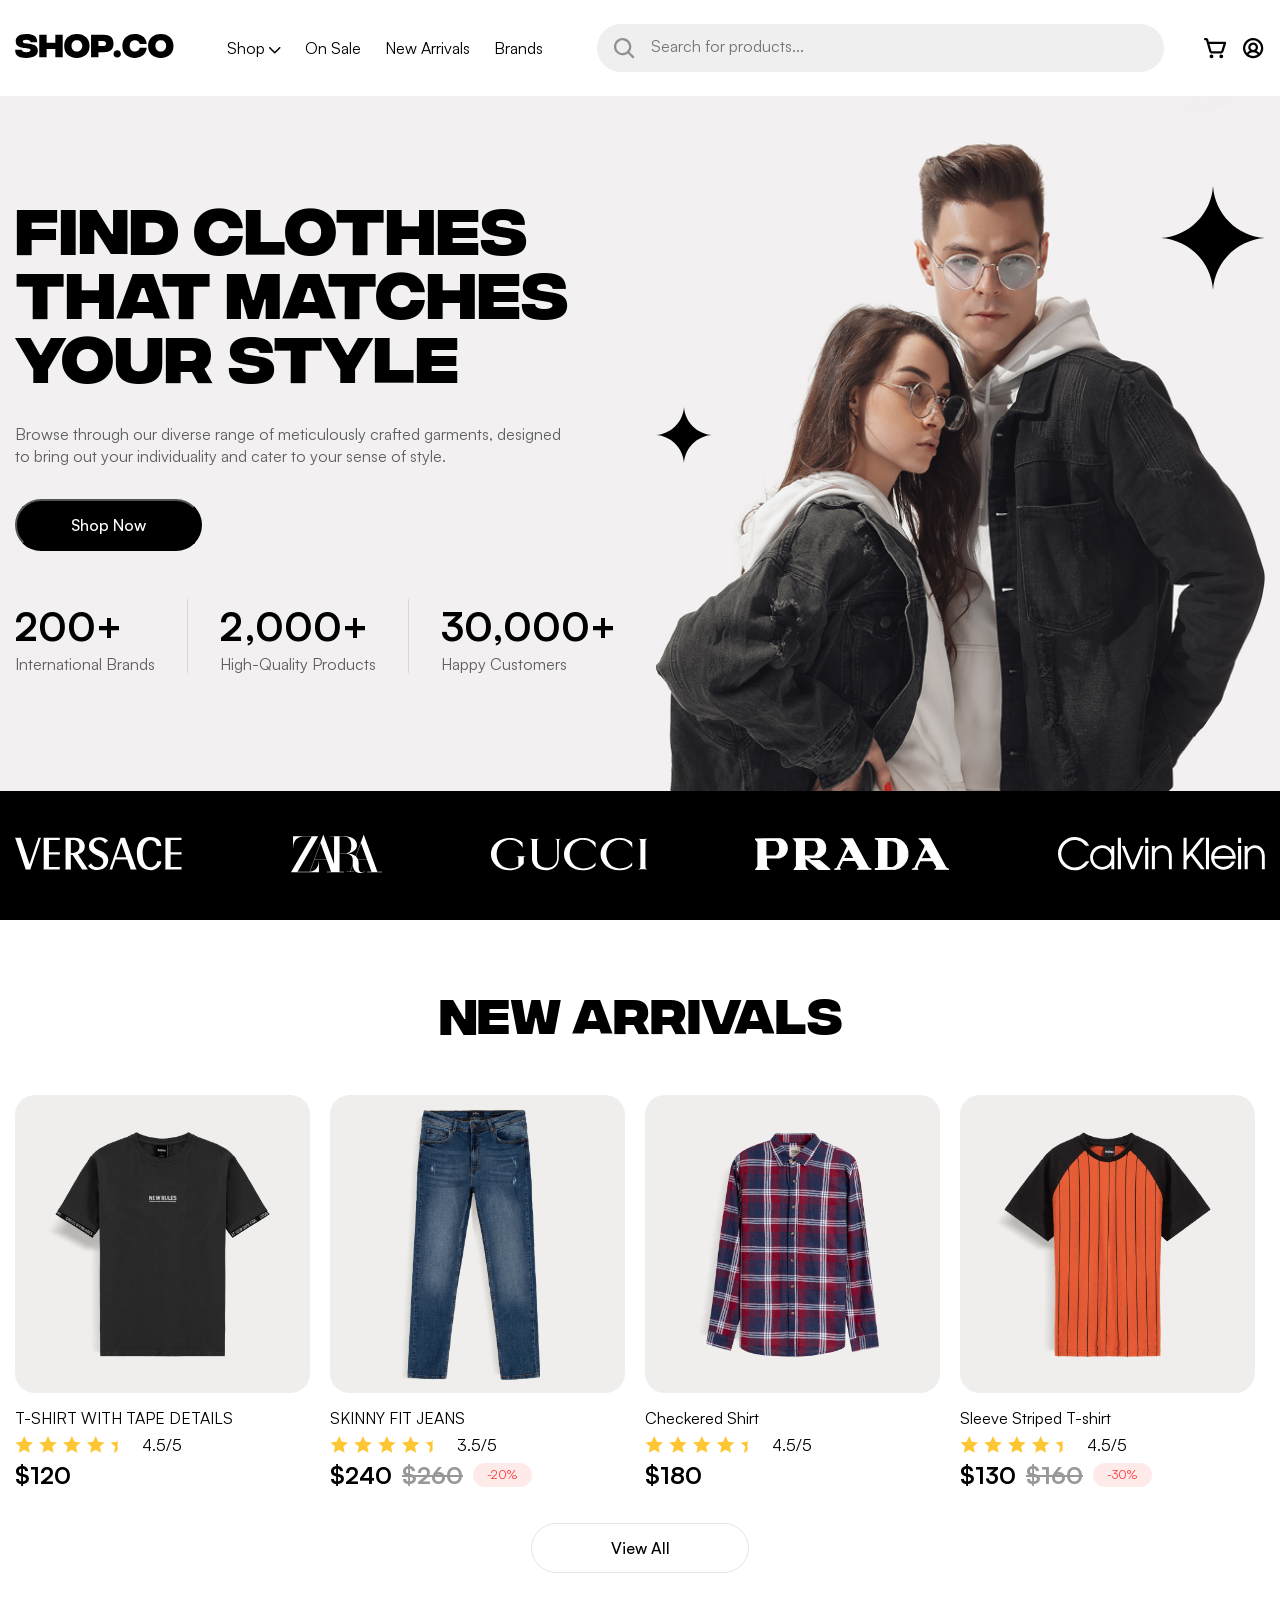
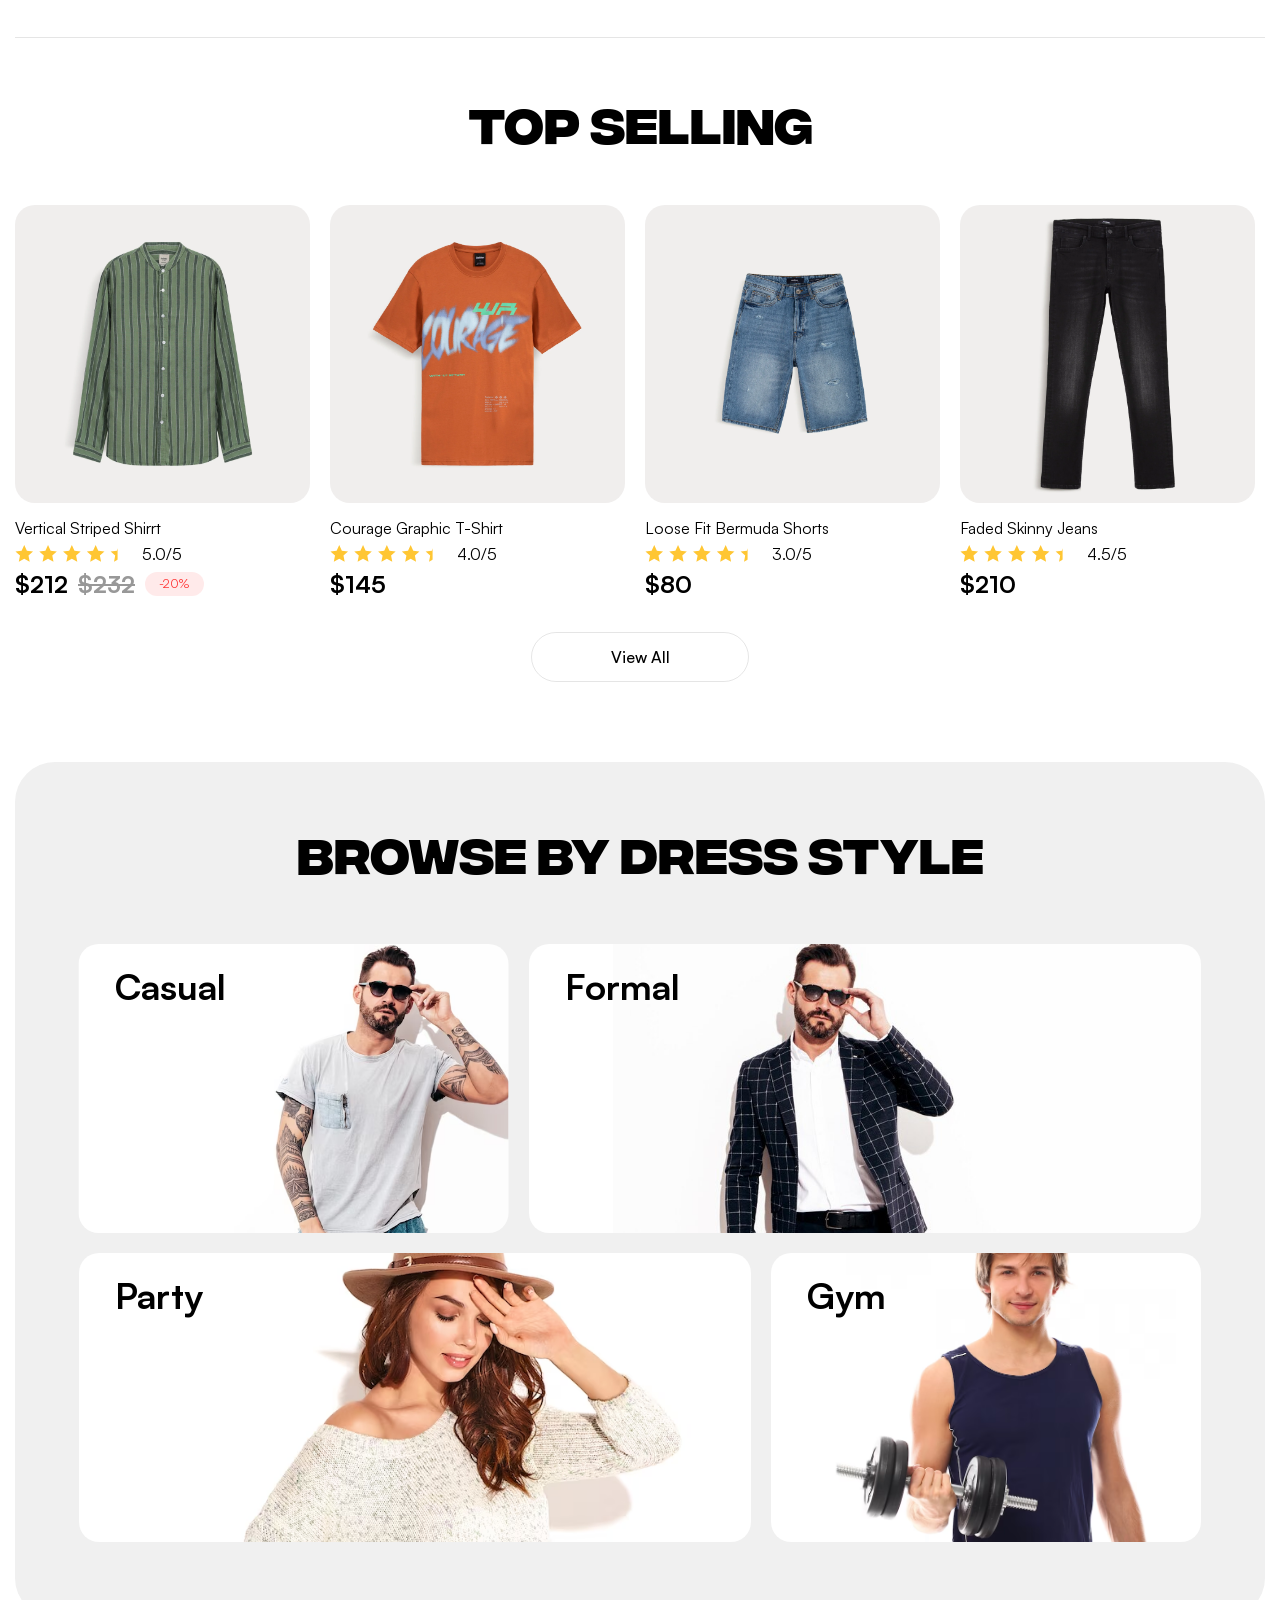
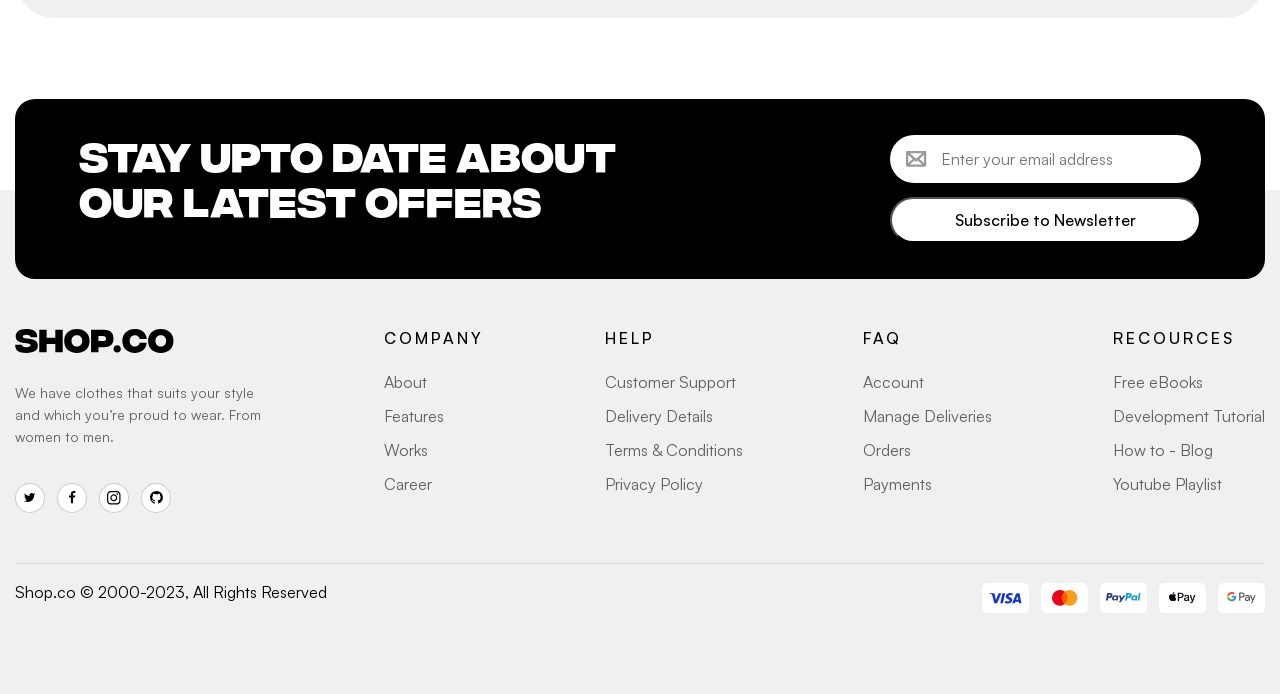
==== commit 20c86f65: "first page adaptive" ====
--- a/index.html
+++ b/index.html
@@ -412,184 +412,164 @@
                 </div>
             </div>
         </section>
-        <section class="main-section-review-slider">
-            <div class="wrapper ">
-                <div class="wrap-for-review">
-                    <div class="tittle tittle-for-slider">OUR HAPPY CUSTOMERS</div>
-                    <div class="slider-button-wrap">
-                        <button class="slider-button button-back">
-                            <svg width="19" height="16" viewBox="0 0 19 16" fill="none" xmlns="http://www.w3.org/2000/svg">
-                                <path d="M7.08089 0.332033L0.330892 7.08203C0.226013 7.18655 0.142797 7.31074 0.0860175 7.44749C0.0292357 7.58423 5.62635e-06 7.73084 5.62811e-06 7.87891C5.62988e-06 8.02697 0.0292357 8.17358 0.0860175 8.31033C0.142797 8.44708 0.226013 8.57127 0.330892 8.67578L7.08089 15.4258C7.29224 15.6371 7.57888 15.7559 7.87777 15.7559C8.17665 15.7559 8.4633 15.6371 8.67464 15.4258C8.88599 15.2144 9.00472 14.9278 9.00472 14.6289C9.00472 14.33 8.88599 14.0434 8.67464 13.832L3.84558 9.00297L17.6268 9.00297C17.9252 9.00297 18.2113 8.88444 18.4223 8.67347C18.6333 8.46249 18.7518 8.17634 18.7518 7.87797C18.7518 7.5796 18.6333 7.29345 18.4223 7.08248C18.2113 6.8715 17.9252 6.75297 17.6268 6.75297L3.84558 6.75297L8.67558 1.92391C8.88693 1.71256 9.00566 1.42592 9.00566 1.12703C9.00566 0.828148 8.88693 0.541504 8.67558 0.330159C8.46424 0.118815 8.17759 8.02347e-05 7.87871 8.02383e-05C7.57982 8.02419e-05 7.29318 0.118815 7.08183 0.330159L7.08089 0.332033Z" fill="black"/>
-                            </svg>
-                        </button>
-                        <button class="slider-button button-next">
-                            <svg width="19" height="16" viewBox="0 0 19 16" fill="none" xmlns="http://www.w3.org/2000/svg">
-                                <path d="M11.6709 0.332033L18.4209 7.08203C18.5258 7.18655 18.609 7.31074 18.6658 7.44749C18.7226 7.58423 18.7518 7.73084 18.7518 7.87891C18.7518 8.02697 18.7226 8.17358 18.6658 8.31033C18.609 8.44708 18.5258 8.57127 18.4209 8.67578L11.6709 15.4258C11.4596 15.6371 11.1729 15.7559 10.8741 15.7559C10.5752 15.7559 10.2885 15.6371 10.0772 15.4258C9.86584 15.2144 9.74711 14.9278 9.74711 14.6289C9.74711 14.33 9.86584 14.0434 10.0772 13.832L14.9063 9.00297L1.125 9.00297C0.826632 9.00297 0.540483 8.88444 0.329505 8.67347C0.118527 8.46249 9.03849e-08 8.17634 9.39429e-08 7.87797C9.75009e-08 7.5796 0.118527 7.29345 0.329505 7.08248C0.540483 6.8715 0.826632 6.75297 1.125 6.75297L14.9063 6.75297L10.0763 1.92391C9.86491 1.71256 9.74617 1.42592 9.74617 1.12703C9.74617 0.828148 9.86491 0.541504 10.0763 0.330159C10.2876 0.118815 10.5742 8.02347e-05 10.8731 8.02383e-05C11.172 8.02419e-05 11.4587 0.118815 11.67 0.330159L11.6709 0.332033Z" fill="black"/>
-                            </svg>
-                        </button>
-                    </div>
-                </div>
-            </div>
-            <div class="slider">
-                <div class="slider-item">
-                    <div class="slider-item-rating">
-                        <svg width="22" height="21" viewBox="0 0 22 21" fill="none" xmlns="http://www.w3.org/2000/svg">
-                            <path d="M10.7369 0L13.9354 6.8872L21.4739 7.80085L15.9121 12.971L17.3727 20.4229L10.7369 16.731L4.10114 20.4229L5.56173 12.971L-3.8147e-06 7.80085L7.53849 6.8872L10.7369 0Z" fill="#FFC633"/>
-                        </svg>
-                        <svg width="22" height="21" viewBox="0 0 22 21" fill="none" xmlns="http://www.w3.org/2000/svg">
-                            <path d="M10.7369 0L13.9354 6.8872L21.4739 7.80085L15.9121 12.971L17.3727 20.4229L10.7369 16.731L4.10114 20.4229L5.56173 12.971L-3.8147e-06 7.80085L7.53849 6.8872L10.7369 0Z" fill="#FFC633"/>
-                        </svg>
-                        <svg width="22" height="21" viewBox="0 0 22 21" fill="none" xmlns="http://www.w3.org/2000/svg">
-                            <path d="M10.7369 0L13.9354 6.8872L21.4739 7.80085L15.9121 12.971L17.3727 20.4229L10.7369 16.731L4.10114 20.4229L5.56173 12.971L-3.8147e-06 7.80085L7.53849 6.8872L10.7369 0Z" fill="#FFC633"/>
-                        </svg>
-                        <svg width="22" height="21" viewBox="0 0 22 21" fill="none" xmlns="http://www.w3.org/2000/svg">
-                            <path d="M10.7369 0L13.9354 6.8872L21.4739 7.80085L15.9121 12.971L17.3727 20.4229L10.7369 16.731L4.10114 20.4229L5.56173 12.971L-3.8147e-06 7.80085L7.53849 6.8872L10.7369 0Z" fill="#FFC633"/>
-                        </svg>
-                        <svg width="22" height="21" viewBox="0 0 22 21" fill="none" xmlns="http://www.w3.org/2000/svg">
-                            <path d="M10.7369 0L13.9354 6.8872L21.4739 7.80085L15.9121 12.971L17.3727 20.4229L10.7369 16.731L4.10114 20.4229L5.56173 12.971L-3.8147e-06 7.80085L7.53849 6.8872L10.7369 0Z" fill="#FFC633"/>
-                        </svg>
-                    </div>
-                    <div class="slider-item-comment">
-                        <div class="slider-comment-user">
-                            <div class="slide-comment-name"></div>
-                            <div class="flag-eally-user"></div>
-                        </div>
-                        <div class="comment-text"></div>
-                    </div>
-                </div>
-                <div class="slider-item">
-                    <div class="slider-item-rating">
-                        <svg width="22" height="21" viewBox="0 0 22 21" fill="none" xmlns="http://www.w3.org/2000/svg">
-                            <path d="M10.7369 0L13.9354 6.8872L21.4739 7.80085L15.9121 12.971L17.3727 20.4229L10.7369 16.731L4.10114 20.4229L5.56173 12.971L-3.8147e-06 7.80085L7.53849 6.8872L10.7369 0Z" fill="#FFC633"/>
-                        </svg>
-                        <svg width="22" height="21" viewBox="0 0 22 21" fill="none" xmlns="http://www.w3.org/2000/svg">
-                            <path d="M10.7369 0L13.9354 6.8872L21.4739 7.80085L15.9121 12.971L17.3727 20.4229L10.7369 16.731L4.10114 20.4229L5.56173 12.971L-3.8147e-06 7.80085L7.53849 6.8872L10.7369 0Z" fill="#FFC633"/>
-                        </svg>
-                        <svg width="22" height="21" viewBox="0 0 22 21" fill="none" xmlns="http://www.w3.org/2000/svg">
-                            <path d="M10.7369 0L13.9354 6.8872L21.4739 7.80085L15.9121 12.971L17.3727 20.4229L10.7369 16.731L4.10114 20.4229L5.56173 12.971L-3.8147e-06 7.80085L7.53849 6.8872L10.7369 0Z" fill="#FFC633"/>
-                        </svg>
-                        <svg width="22" height="21" viewBox="0 0 22 21" fill="none" xmlns="http://www.w3.org/2000/svg">
-                            <path d="M10.7369 0L13.9354 6.8872L21.4739 7.80085L15.9121 12.971L17.3727 20.4229L10.7369 16.731L4.10114 20.4229L5.56173 12.971L-3.8147e-06 7.80085L7.53849 6.8872L10.7369 0Z" fill="#FFC633"/>
-                        </svg>
-                        <svg width="22" height="21" viewBox="0 0 22 21" fill="none" xmlns="http://www.w3.org/2000/svg">
-                            <path d="M10.7369 0L13.9354 6.8872L21.4739 7.80085L15.9121 12.971L17.3727 20.4229L10.7369 16.731L4.10114 20.4229L5.56173 12.971L-3.8147e-06 7.80085L7.53849 6.8872L10.7369 0Z" fill="#FFC633"/>
-                        </svg>
-                    </div>
-                    <div class="slider-item-comment">
-                        <div class="slider-comment-user">
-                            <div class="slide-comment-name"></div>
-                            <div class="flag-eally-user"></div>
-                        </div>
-                        <div class="comment-text"></div>
-                    </div>
-                </div>
-                <div class="slider-item">
-                    <div class="slider-item-rating">
-                        <svg width="22" height="21" viewBox="0 0 22 21" fill="none" xmlns="http://www.w3.org/2000/svg">
-                            <path d="M10.7369 0L13.9354 6.8872L21.4739 7.80085L15.9121 12.971L17.3727 20.4229L10.7369 16.731L4.10114 20.4229L5.56173 12.971L-3.8147e-06 7.80085L7.53849 6.8872L10.7369 0Z" fill="#FFC633"/>
-                        </svg>
-                        <svg width="22" height="21" viewBox="0 0 22 21" fill="none" xmlns="http://www.w3.org/2000/svg">
-                            <path d="M10.7369 0L13.9354 6.8872L21.4739 7.80085L15.9121 12.971L17.3727 20.4229L10.7369 16.731L4.10114 20.4229L5.56173 12.971L-3.8147e-06 7.80085L7.53849 6.8872L10.7369 0Z" fill="#FFC633"/>
-                        </svg>
-                        <svg width="22" height="21" viewBox="0 0 22 21" fill="none" xmlns="http://www.w3.org/2000/svg">
-                            <path d="M10.7369 0L13.9354 6.8872L21.4739 7.80085L15.9121 12.971L17.3727 20.4229L10.7369 16.731L4.10114 20.4229L5.56173 12.971L-3.8147e-06 7.80085L7.53849 6.8872L10.7369 0Z" fill="#FFC633"/>
-                        </svg>
-                        <svg width="22" height="21" viewBox="0 0 22 21" fill="none" xmlns="http://www.w3.org/2000/svg">
-                            <path d="M10.7369 0L13.9354 6.8872L21.4739 7.80085L15.9121 12.971L17.3727 20.4229L10.7369 16.731L4.10114 20.4229L5.56173 12.971L-3.8147e-06 7.80085L7.53849 6.8872L10.7369 0Z" fill="#FFC633"/>
-                        </svg>
-                        <svg width="22" height="21" viewBox="0 0 22 21" fill="none" xmlns="http://www.w3.org/2000/svg">
-                            <path d="M10.7369 0L13.9354 6.8872L21.4739 7.80085L15.9121 12.971L17.3727 20.4229L10.7369 16.731L4.10114 20.4229L5.56173 12.971L-3.8147e-06 7.80085L7.53849 6.8872L10.7369 0Z" fill="#FFC633"/>
-                        </svg>
-                    </div>
-                    <div class="slider-item-comment">
-                        <div class="slider-comment-user">
-                            <div class="slide-comment-name"></div>
-                            <div class="flag-eally-user"></div>
-                        </div>
-                        <div class="comment-text"></div>
-                    </div>
-                </div>
-                <div class="slider-item">
-                    <div class="slider-item-rating">
-                        <svg width="22" height="21" viewBox="0 0 22 21" fill="none" xmlns="http://www.w3.org/2000/svg">
-                            <path d="M10.7369 0L13.9354 6.8872L21.4739 7.80085L15.9121 12.971L17.3727 20.4229L10.7369 16.731L4.10114 20.4229L5.56173 12.971L-3.8147e-06 7.80085L7.53849 6.8872L10.7369 0Z" fill="#FFC633"/>
-                        </svg>
-                        <svg width="22" height="21" viewBox="0 0 22 21" fill="none" xmlns="http://www.w3.org/2000/svg">
-                            <path d="M10.7369 0L13.9354 6.8872L21.4739 7.80085L15.9121 12.971L17.3727 20.4229L10.7369 16.731L4.10114 20.4229L5.56173 12.971L-3.8147e-06 7.80085L7.53849 6.8872L10.7369 0Z" fill="#FFC633"/>
-                        </svg>
-                        <svg width="22" height="21" viewBox="0 0 22 21" fill="none" xmlns="http://www.w3.org/2000/svg">
-                            <path d="M10.7369 0L13.9354 6.8872L21.4739 7.80085L15.9121 12.971L17.3727 20.4229L10.7369 16.731L4.10114 20.4229L5.56173 12.971L-3.8147e-06 7.80085L7.53849 6.8872L10.7369 0Z" fill="#FFC633"/>
-                        </svg>
-                        <svg width="22" height="21" viewBox="0 0 22 21" fill="none" xmlns="http://www.w3.org/2000/svg">
-                            <path d="M10.7369 0L13.9354 6.8872L21.4739 7.80085L15.9121 12.971L17.3727 20.4229L10.7369 16.731L4.10114 20.4229L5.56173 12.971L-3.8147e-06 7.80085L7.53849 6.8872L10.7369 0Z" fill="#FFC633"/>
-                        </svg>
-                        <svg width="22" height="21" viewBox="0 0 22 21" fill="none" xmlns="http://www.w3.org/2000/svg">
-                            <path d="M10.7369 0L13.9354 6.8872L21.4739 7.80085L15.9121 12.971L17.3727 20.4229L10.7369 16.731L4.10114 20.4229L5.56173 12.971L-3.8147e-06 7.80085L7.53849 6.8872L10.7369 0Z" fill="#FFC633"/>
-                        </svg>
-                    </div>
-                    <div class="slider-item-comment">
-                        <div class="slider-comment-user">
-                            <div class="slide-comment-name"></div>
-                            <div class="flag-eally-user"></div>
-                        </div>
-                        <div class="comment-text"></div>
-                    </div>
-                </div>
-                <div class="slider-item">
-                    <div class="slider-item-rating">
-                        <svg width="22" height="21" viewBox="0 0 22 21" fill="none" xmlns="http://www.w3.org/2000/svg">
-                            <path d="M10.7369 0L13.9354 6.8872L21.4739 7.80085L15.9121 12.971L17.3727 20.4229L10.7369 16.731L4.10114 20.4229L5.56173 12.971L-3.8147e-06 7.80085L7.53849 6.8872L10.7369 0Z" fill="#FFC633"/>
-                        </svg>
-                        <svg width="22" height="21" viewBox="0 0 22 21" fill="none" xmlns="http://www.w3.org/2000/svg">
-                            <path d="M10.7369 0L13.9354 6.8872L21.4739 7.80085L15.9121 12.971L17.3727 20.4229L10.7369 16.731L4.10114 20.4229L5.56173 12.971L-3.8147e-06 7.80085L7.53849 6.8872L10.7369 0Z" fill="#FFC633"/>
-                        </svg>
-                        <svg width="22" height="21" viewBox="0 0 22 21" fill="none" xmlns="http://www.w3.org/2000/svg">
-                            <path d="M10.7369 0L13.9354 6.8872L21.4739 7.80085L15.9121 12.971L17.3727 20.4229L10.7369 16.731L4.10114 20.4229L5.56173 12.971L-3.8147e-06 7.80085L7.53849 6.8872L10.7369 0Z" fill="#FFC633"/>
-                        </svg>
-                        <svg width="22" height="21" viewBox="0 0 22 21" fill="none" xmlns="http://www.w3.org/2000/svg">
-                            <path d="M10.7369 0L13.9354 6.8872L21.4739 7.80085L15.9121 12.971L17.3727 20.4229L10.7369 16.731L4.10114 20.4229L5.56173 12.971L-3.8147e-06 7.80085L7.53849 6.8872L10.7369 0Z" fill="#FFC633"/>
-                        </svg>
-                        <svg width="22" height="21" viewBox="0 0 22 21" fill="none" xmlns="http://www.w3.org/2000/svg">
-                            <path d="M10.7369 0L13.9354 6.8872L21.4739 7.80085L15.9121 12.971L17.3727 20.4229L10.7369 16.731L4.10114 20.4229L5.56173 12.971L-3.8147e-06 7.80085L7.53849 6.8872L10.7369 0Z" fill="#FFC633"/>
-                        </svg>
-                    </div>
-                    <div class="slider-item-comment">
-                        <div class="slider-comment-user">
-                            <div class="slide-comment-name"></div>
-                            <div class="flag-eally-user"></div>
-                        </div>
-                        <div class="comment-text"></div>
-                    </div>
-                </div>
-                <div class="slider-item">
-                    <div class="slider-item-rating">
-                        <svg width="22" height="21" viewBox="0 0 22 21" fill="none" xmlns="http://www.w3.org/2000/svg">
-                            <path d="M10.7369 0L13.9354 6.8872L21.4739 7.80085L15.9121 12.971L17.3727 20.4229L10.7369 16.731L4.10114 20.4229L5.56173 12.971L-3.8147e-06 7.80085L7.53849 6.8872L10.7369 0Z" fill="#FFC633"/>
-                        </svg>
-                        <svg width="22" height="21" viewBox="0 0 22 21" fill="none" xmlns="http://www.w3.org/2000/svg">
-                            <path d="M10.7369 0L13.9354 6.8872L21.4739 7.80085L15.9121 12.971L17.3727 20.4229L10.7369 16.731L4.10114 20.4229L5.56173 12.971L-3.8147e-06 7.80085L7.53849 6.8872L10.7369 0Z" fill="#FFC633"/>
-                        </svg>
-                        <svg width="22" height="21" viewBox="0 0 22 21" fill="none" xmlns="http://www.w3.org/2000/svg">
-                            <path d="M10.7369 0L13.9354 6.8872L21.4739 7.80085L15.9121 12.971L17.3727 20.4229L10.7369 16.731L4.10114 20.4229L5.56173 12.971L-3.8147e-06 7.80085L7.53849 6.8872L10.7369 0Z" fill="#FFC633"/>
-                        </svg>
-                        <svg width="22" height="21" viewBox="0 0 22 21" fill="none" xmlns="http://www.w3.org/2000/svg">
-                            <path d="M10.7369 0L13.9354 6.8872L21.4739 7.80085L15.9121 12.971L17.3727 20.4229L10.7369 16.731L4.10114 20.4229L5.56173 12.971L-3.8147e-06 7.80085L7.53849 6.8872L10.7369 0Z" fill="#FFC633"/>
-                        </svg>
-                        <svg width="22" height="21" viewBox="0 0 22 21" fill="none" xmlns="http://www.w3.org/2000/svg">
-                            <path d="M10.7369 0L13.9354 6.8872L21.4739 7.80085L15.9121 12.971L17.3727 20.4229L10.7369 16.731L4.10114 20.4229L5.56173 12.971L-3.8147e-06 7.80085L7.53849 6.8872L10.7369 0Z" fill="#FFC633"/>
-                        </svg>
-                    </div>
-                    <div class="slider-item-comment">
-                        <div class="slider-comment-user">
-                            <div class="slide-comment-name"></div>
-                            <div class="flag-eally-user"></div>
-                        </div>
-                        <div class="comment-text"></div>
-                    </div>
-                </div>
-            </div>
-        </section>
     </main>
+    <footer class="footer">
+        <div class="wrapper">
+<div class="wrap-for-footer">
+                <div class="footer-form">
+                    <div class="form-tittle">STAY UPTO DATE ABOUT<br> OUR LATEST OFFERS</div>
+                    <div class="form-button-wrap">
+                        <div class="wrapper-input">
+                            <div class="wrap-icon-for-form-email">
+                                <svg width="21" height="16" viewBox="0 0 21 16" fill="none" xmlns="http://www.w3.org/2000/svg">
+                                    <path d="M19.125 0H1.125C0.826631 0 0.540483 0.118526 0.329505 0.329505C0.118526 0.540483 0 0.826631 0 1.125V13.875C0 14.3723 0.197544 14.8492 0.549175 15.2008C0.900805 15.5525 1.37772 15.75 1.875 15.75H18.375C18.8723 15.75 19.3492 15.5525 19.7008 15.2008C20.0525 14.8492 20.25 14.3723 20.25 13.875V1.125C20.25 0.826631 20.1315 0.540483 19.9205 0.329505C19.7095 0.118526 19.4234 0 19.125 0ZM10.125 7.84875L4.01719 2.25H16.2328L10.125 7.84875ZM6.82406 7.875L2.25 12.0675V3.6825L6.82406 7.875ZM8.48906 9.40125L9.36469 10.2047C9.57219 10.395 9.84348 10.5005 10.125 10.5005C10.4065 10.5005 10.6778 10.395 10.8853 10.2047L11.7609 9.40125L16.2328 13.5H4.01719L8.48906 9.40125ZM13.4259 7.875L18 3.6825V12.0675L13.4259 7.875Z" fill="black" fill-opacity="0.4"/>
+                                </svg>
+                            </div>
+                            <input type="email" class="email-for-form" placeholder="Enter your email address">
+                        </div>
+                        <button class="button-Subscribe-to-Newsletter">Subscribe to Newsletter</button>
+                    </div>
+                </div>
+                <div class="footer-body">
+                    <div class="footer-logo-block">
+                        <div class="footer-logo-wrap">
+                            <a href="#" class="header-top-logo">
+                                <svg width="159" height="24" viewBox="0 0 159 24" fill="none" xmlns="http://www.w3.org/2000/svg">
+                                    <path d="M11.3867 23.8933C3.65333 23.8667 2.08616e-07 21.4667 0.186667 15.6533H6.82667C6.90667 17.1733 8.18667 18.1067 11.3867 18.1333C14.2133 18.16 15.52 17.36 15.52 16.32C15.52 15.6 15.12 14.8533 12.9333 14.5333L10.0533 14.08C5.81333 13.3867 0.72 12.88 0.72 7.14667C0.72 2.72 4.32 0 11.44 0C17.8667 0 22.3467 1.78667 22.2133 8.18667H15.6267C15.36 6.69333 14.1067 5.76 11.28 5.76C8.82667 5.76 7.81333 6.50667 7.81333 7.52C7.81333 8.16 8.21333 8.93333 9.92 9.2L12.2933 9.6C16.7467 10.3467 22.8533 10.48 22.8533 16.6133C22.8533 21.4933 19.0667 23.92 11.3867 23.8933ZM40.3313 0.746668H47.7179V23.1467H40.3313V15.04H31.6379V23.1467H24.2513V0.746668H31.6379V8.85333H40.3313V0.746668ZM61.8883 23.8933C54.1817 23.8933 49.195 19.12 49.195 11.9467C49.195 4.77333 54.1817 0 61.8883 0C69.595 0 74.5817 4.77333 74.5817 11.9467C74.5817 19.12 69.595 23.8933 61.8883 23.8933ZM61.8883 17.52C64.8217 17.52 67.2483 15.4933 67.2483 11.9467C67.2483 8.4 64.8217 6.37333 61.8883 6.37333C58.955 6.37333 56.5283 8.4 56.5283 11.9467C56.5283 15.4933 58.955 17.52 61.8883 17.52ZM76.0638 23.1467V0.746668H88.7838C94.8904 0.746668 98.5171 3.46667 98.5171 9.49333C98.5171 15.52 94.8904 18.24 88.8104 18.24H83.4504V23.1467H76.0638ZM83.4504 12.1067H88.1438C89.9304 12.1067 91.0771 11.2267 91.0771 9.49333C91.0771 7.76 89.9304 6.88 88.1704 6.88H83.4504V12.1067ZM102.213 23.5733C100.213 23.5733 98.5325 21.92 98.5325 19.9467C98.5325 17.9733 100.213 16.32 102.213 16.32C104.213 16.32 105.893 17.9733 105.893 19.9467C105.893 21.92 104.213 23.5733 102.213 23.5733ZM119.938 23.8933C112.391 23.8933 107.351 19.12 107.351 11.9467C107.351 4.77333 112.391 0 119.938 0C125.405 0 131.005 2.4 131.751 9.97333H124.711C124.098 7.52 122.365 6.37333 119.938 6.37333C117.005 6.37333 114.685 8.56 114.685 11.9467C114.685 15.3333 117.005 17.52 119.938 17.52C122.365 17.52 124.098 16.3733 124.711 13.8667H131.751C131.005 21.4933 125.458 23.8933 119.938 23.8933ZM145.795 23.8933C138.088 23.8933 133.101 19.12 133.101 11.9467C133.101 4.77333 138.088 0 145.795 0C153.501 0 158.488 4.77333 158.488 11.9467C158.488 19.12 153.501 23.8933 145.795 23.8933ZM145.795 17.52C148.728 17.52 151.155 15.4933 151.155 11.9467C151.155 8.4 148.728 6.37333 145.795 6.37333C142.861 6.37333 140.435 8.4 140.435 11.9467C140.435 15.4933 142.861 17.52 145.795 17.52Z" fill="black"/>
+                                </svg>
+                            </a>
+                            <div class="logo-block-text">We have clothes that suits your style and which you’re proud to wear. From women to men.</div>
+                        </div>
+                            <div class="footer-items-mes">
+                                <div class="icon-twit footer-ico">
+                                    <svg width="12" height="10" viewBox="0 0 12 10" fill="none" xmlns="http://www.w3.org/2000/svg">
+                                        <path d="M11.1739 1.04756C10.7549 1.23379 10.3126 1.35018 9.84702 1.42002C10.3126 1.14067 10.6851 0.698371 10.848 0.162953C10.4057 0.419022 9.91686 0.605254 9.38144 0.721649C8.96242 0.279348 8.35717 0 7.70535 0C6.44829 0 5.42401 1.02428 5.42401 2.28134C5.42401 2.46758 5.44729 2.63053 5.49385 2.79348C3.60825 2.70037 1.90888 1.79248 0.768207 0.395743C0.581975 0.744929 0.46558 1.11739 0.46558 1.53641C0.46558 2.3279 0.861323 3.02627 1.48986 3.44529C1.11739 3.42202 0.768207 3.3289 0.442301 3.16595V3.18922C0.442301 4.30662 1.23379 5.23778 2.28134 5.44729C2.09511 5.49385 1.8856 5.51713 1.67609 5.51713C1.53641 5.51713 1.37346 5.49385 1.23379 5.47057C1.53641 6.37845 2.37446 7.05354 3.37546 7.05354C2.58397 7.6588 1.60625 8.03126 0.535417 8.03126C0.349185 8.03126 0.162953 8.03126 0 8.00798C1.02428 8.65979 2.21151 9.03226 3.51513 9.03226C7.72863 9.03226 10.0333 5.54041 10.0333 2.51413C10.0333 2.42102 10.0333 2.30462 10.0333 2.21151C10.4756 1.90888 10.8713 1.51314 11.1739 1.04756Z" fill="black"/>
+                                    </svg>
+                                </div>
+                                <div class="icon-fb footer-ico">
+                                    <svg width="7" height="13" viewBox="0 0 7 13" fill="none" xmlns="http://www.w3.org/2000/svg">
+                                        <path d="M1.86888 12.1749V6.62136H0V4.45703H1.86888V2.8609C1.86888 1.00861 3.0002 0 4.65258 0C5.44408 0 6.12434 0.0589293 6.32258 0.0852686V2.02102L5.17657 2.02154C4.27792 2.02154 4.10392 2.44857 4.10392 3.0752V4.45703H6.24712L5.96807 6.62136H4.10391V12.1749H1.86888Z" fill="white"/>
+                                    </svg>
+                                </div>
+                                <div class="icon-inst footer-ico">
+                                    <svg width="14" height="14" viewBox="0 0 14 14" fill="none" xmlns="http://www.w3.org/2000/svg">
+                                        <path d="M6.77419 1.22064C8.5829 1.22064 8.7971 1.22742 9.51161 1.26C9.94122 1.26526 10.3667 1.34414 10.7697 1.49323C11.0619 1.60592 11.3273 1.77855 11.5487 2C11.7702 2.22145 11.9428 2.48683 12.0555 2.77903C12.2046 3.18197 12.2835 3.60749 12.2887 4.0371C12.321 4.75161 12.3281 4.96581 12.3281 6.77452C12.3281 8.58322 12.3213 8.79742 12.2887 9.51193C12.2835 9.94154 12.2046 10.3671 12.0555 10.77C11.9428 11.0622 11.7702 11.3276 11.5487 11.549C11.3273 11.7705 11.0619 11.9431 10.7697 12.0558C10.3667 12.2049 9.94122 12.2838 9.51161 12.289C8.79742 12.3213 8.58323 12.3284 6.77419 12.3284C4.96516 12.3284 4.75097 12.3216 4.03677 12.289C3.60717 12.2838 3.18165 12.2049 2.77871 12.0558C2.4865 11.9431 2.22113 11.7705 1.99968 11.549C1.77822 11.3276 1.60559 11.0622 1.4929 10.77C1.34382 10.3671 1.26493 9.94154 1.25968 9.51193C1.22742 8.79742 1.22032 8.58322 1.22032 6.77452C1.22032 4.96581 1.2271 4.75161 1.25968 4.0371C1.26493 3.60749 1.34382 3.18197 1.4929 2.77903C1.60559 2.48683 1.77822 2.22145 1.99968 2C2.22113 1.77855 2.4865 1.60592 2.77871 1.49323C3.18165 1.34414 3.60717 1.26526 4.03677 1.26C4.75129 1.22774 4.96548 1.22064 6.77419 1.22064ZM6.77419 0C4.93548 0 4.70387 0.00774191 3.98129 0.0406451C3.41905 0.0518283 2.86277 0.158284 2.33613 0.355484C1.88435 0.525699 1.47516 0.79244 1.1371 1.1371C0.792129 1.47528 0.525159 1.88471 0.354839 2.33677C0.157639 2.86342 0.0511832 3.41969 0.04 3.98194C0.00774196 4.70387 0 4.93548 0 6.77419C0 8.6129 0.00774191 8.84452 0.0406451 9.5671C0.0518283 10.1293 0.158284 10.6856 0.355484 11.2123C0.525616 11.6643 0.792362 12.0737 1.1371 12.4119C1.47535 12.7567 1.88477 13.0234 2.33677 13.1935C2.86342 13.3907 3.41969 13.4972 3.98194 13.5084C4.70452 13.5406 4.93516 13.549 6.77484 13.549C8.61452 13.549 8.84516 13.5413 9.56774 13.5084C10.13 13.4972 10.6863 13.3907 11.2129 13.1935C11.6628 13.0192 12.0713 12.7528 12.4123 12.4116C12.7534 12.0703 13.0195 11.6616 13.1936 11.2116C13.3907 10.685 13.4972 10.1287 13.5084 9.56645C13.5406 8.84451 13.5484 8.6129 13.5484 6.77419C13.5484 4.93548 13.5406 4.70387 13.5077 3.98129C13.4966 3.41905 13.3901 2.86277 13.1929 2.33613C13.0228 1.88412 12.756 1.4747 12.4113 1.13645C12.073 0.791716 11.6636 0.52497 11.2116 0.354839C10.685 0.157639 10.1287 0.0511832 9.56645 0.04C8.84452 0.00774196 8.6129 0 6.77419 0Z" fill="black"/>
+                                        <path d="M6.77559 3.29688C6.08756 3.29688 5.41499 3.5009 4.84292 3.88314C4.27085 4.26539 3.82497 4.80869 3.56168 5.44434C3.29838 6.07999 3.22949 6.77944 3.36372 7.45425C3.49795 8.12905 3.82926 8.7489 4.31577 9.2354C4.80227 9.72191 5.42212 10.0532 6.09692 10.1875C6.77173 10.3217 7.47118 10.2528 8.10683 9.98949C8.74248 9.7262 9.28578 9.28032 9.66803 8.70825C10.0503 8.13618 10.2543 7.46361 10.2543 6.77558C10.2543 5.85297 9.88779 4.96815 9.2354 4.31577C8.58302 3.66338 7.6982 3.29688 6.77559 3.29688ZM6.77559 9.03365C6.32898 9.03365 5.89241 8.90122 5.52107 8.6531C5.14974 8.40498 4.86031 8.05232 4.68941 7.63971C4.5185 7.2271 4.47378 6.77308 4.56091 6.33506C4.64804 5.89704 4.8631 5.49469 5.17889 5.17889C5.49469 4.8631 5.89704 4.64804 6.33506 4.56091C6.77308 4.47378 7.2271 4.5185 7.63971 4.6894C8.05232 4.86031 8.40498 5.14973 8.6531 5.52107C8.90122 5.89241 9.03365 6.32898 9.03365 6.77558C9.03365 7.37446 8.79575 7.94881 8.37228 8.37228C7.94881 8.79575 7.37446 9.03365 6.77559 9.03365Z" fill="black"/>
+                                        <path d="M10.391 3.97151C10.84 3.97151 11.2039 3.60756 11.2039 3.15861C11.2039 2.70965 10.84 2.3457 10.391 2.3457C9.94207 2.3457 9.57812 2.70965 9.57812 3.15861C9.57812 3.60756 9.94207 3.97151 10.391 3.97151Z" fill="black"/>
+                                    </svg>
+                                </div>
+                                <div class="icon-github footer-ico">
+                                    <svg width="13" height="13" viewBox="0 0 13 13" fill="none" xmlns="http://www.w3.org/2000/svg">
+                                        <path fill-rule="evenodd" clip-rule="evenodd" d="M6.4799 0C2.88895 0 0 2.88895 0 6.4799C0 9.34185 1.86297 11.7718 4.42793 12.6358C4.75192 12.6898 4.85992 12.5008 4.85992 12.3118C4.85992 12.1498 4.85992 11.7448 4.85992 11.2048C3.05095 11.6098 2.67296 10.3408 2.67296 10.3408C2.37596 9.58485 1.94397 9.39585 1.94397 9.39585C1.34998 8.99086 1.99797 8.99086 1.99797 8.99086C2.64596 9.04486 2.99695 9.66585 2.99695 9.66585C3.56394 10.6648 4.50893 10.3678 4.88692 10.2058C4.94092 9.77384 5.10292 9.50385 5.29191 9.34185C3.86094 9.17985 2.34896 8.61286 2.34896 6.1289C2.34896 5.42691 2.59196 4.83292 3.02395 4.40093C2.96995 4.23893 2.72696 3.59094 3.07795 2.67296C3.07795 2.67296 3.61794 2.51096 4.85992 3.34795C5.37291 3.21295 5.9399 3.13195 6.4799 3.13195C7.01989 3.13195 7.58688 3.21295 8.09987 3.34795C9.34185 2.51096 9.88184 2.67296 9.88184 2.67296C10.2328 3.56394 10.0168 4.21193 9.93584 4.40093C10.3408 4.85992 10.6108 5.42691 10.6108 6.1289C10.6108 8.61286 9.09885 9.15285 7.64088 9.31485C7.88387 9.50385 8.07287 9.90884 8.07287 10.5028C8.07287 11.3668 8.07287 12.0688 8.07287 12.2848C8.07287 12.4468 8.18087 12.6628 8.53186 12.6088C11.0968 11.7718 12.9598 9.34185 12.9598 6.4799C12.9598 2.88895 10.0708 0 6.4799 0Z" fill="black"/>
+                                    </svg>
+
+                                </div>
+                            </div>
+                        </div>
+
+                    
+<div class="wap-fo-wap-links">
+    <div class="wrrap-for-footer-links wrap-for-fist">
+                                <div class="footer-block-li company">
+                                    <div class="footer-block-name">Company</div>
+                                    <nav class="footer-nav">
+                                        <ul class="footer-nav-list">
+                                            <li class="footer-nav-item"><a href="" class="footer-nav-link">About</a></li>
+                                            <li class="footer-nav-item"><a href="" class="footer-nav-link">Features</a></li>
+                                            <li class="footer-nav-item"><a href="" class="footer-nav-link">Works</a></li>
+                                            <li class="footer-nav-item"><a href="" class="footer-nav-link">Career</a></li>
+                                        </ul>
+                                    </nav>
+                                </div>
+                                <div class="footer-block-li help">
+                                    <div class="footer-block-name">Help</div>
+                                    <nav class="footer-nav">
+                                        <ul class="footer-nav-list">
+                                            <li class="footer-nav-item"><a href="" class="footer-nav-link">Customer Support</a></li>
+                                            <li class="footer-nav-item"><a href="" class="footer-nav-link">Delivery Details</a></li>
+                                            <li class="footer-nav-item"><a href="" class="footer-nav-link">Terms & Conditions</a></li>
+                                            <li class="footer-nav-item"><a href="" class="footer-nav-link">Privacy Policy</a></li>
+                                        </ul>
+                                    </nav>
+                                </div>
+    </div>
+    <div class="wrrap-for-footer-links wrap-for-second">
+                                <div class="footer-block-li FAQ">
+                                    <div class="footer-block-name">FAQ</div>
+                                    <nav class="footer-nav">
+                                        <ul class="footer-nav-list">
+                                            <li class="footer-nav-item"><a href="" class="footer-nav-link">Account</a></li>
+                                            <li class="footer-nav-item"><a href="" class="footer-nav-link">Manage Deliveries</a></li>
+                                            <li class="footer-nav-item"><a href="" class="footer-nav-link">Orders</a></li>
+                                            <li class="footer-nav-item"><a href="" class="footer-nav-link">Payments</a></li>
+                                        </ul>
+                                    </nav>
+                                </div>
+                                <div class="footer-block-li resources">
+                                    <div class="footer-block-name">RECOURCES</div>
+                                    <nav class="footer-nav">
+                                        <ul class="footer-nav-list">
+                                            <li class="footer-nav-item"><a href="" class="footer-nav-link">Free eBooks</a></li>
+                                            <li class="footer-nav-item"><a href="" class="footer-nav-link">Development Tutorial</a></li>
+                                            <li class="footer-nav-item"><a href="" class="footer-nav-link">How to - Blog</a></li>
+                                            <li class="footer-nav-item"><a href="" class="footer-nav-link">Youtube Playlist</a></li>
+                                        </ul>
+                                    </nav>
+                                </div>
+    </div>
+</div>
+                </div>
+                <div class="footer-end">
+                    <div class="decoration-stroke"></div>
+                    <div class="footer-end-content">
+                        <div class="footer-end-copyright">Shop.co © 2000-2023, All Rights Reserved</div>
+                        <div class="wrappe-pay">
+                            <button class="icon-pay">
+                                <svg width="33" height="11" viewBox="0 0 33 11" fill="none" xmlns="http://www.w3.org/2000/svg">
+                                    <path d="M16.1111 0.185933L13.9369 10.3495H11.3078L13.4823 0.185933H16.1111ZM27.1728 6.74857L28.557 2.93181L29.3535 6.74857H27.1728ZM30.1062 10.3495H32.5381L30.416 0.185933H28.1713C27.6669 0.185933 27.2413 0.479306 27.0518 0.931592L23.1074 10.3495H25.8684L26.4165 8.83179H29.7897L30.1062 10.3495ZM23.2444 7.03101C23.2557 4.3485 19.5348 4.20085 19.5605 3.00258C19.5682 2.63747 19.916 2.25017 20.6755 2.15077C21.0528 2.10155 22.0902 2.06391 23.2682 2.60595L23.7295 0.450677C23.0968 0.220996 22.2826 0 21.2699 0C18.6714 0 16.8423 1.38163 16.8269 3.35997C16.8104 4.82298 18.1326 5.63941 19.1288 6.12579C20.153 6.62408 20.4972 6.94319 20.4927 7.38872C20.486 8.07101 19.6757 8.37146 18.9197 8.38336C17.5976 8.40427 16.8304 8.02662 16.2189 7.7416L15.7425 9.96861C16.3566 10.2507 17.4905 10.4958 18.6669 10.5084C21.4285 10.5084 23.2354 9.14382 23.2444 7.03101ZM12.3542 0.185933L8.09448 10.3495H5.31483L3.21875 2.23826C3.09136 1.73869 2.9807 1.55598 2.59372 1.34528C1.96226 1.00268 0.918402 0.68068 0 0.481237L0.0627279 0.185933H4.53636C5.10638 0.185933 5.61946 0.565517 5.74878 1.22207L6.856 7.10371L9.59191 0.185933H12.3542Z" fill="#1434CB"/>
+                                </svg>
+                            </button>
+                            <button class="icon-pay">
+                                <svg width="26" height="16" viewBox="0 0 26 16" fill="none" xmlns="http://www.w3.org/2000/svg">
+                                    <path d="M16.1226 1.677H9.25929V14.0105H16.1226V1.677Z" fill="#FF5F00"/>
+                                    <path d="M9.69511 7.84375C9.69403 6.65594 9.96319 5.48346 10.4822 4.41506C11.0013 3.34665 11.7566 2.41034 12.691 1.677C11.5338 0.767478 10.1442 0.201863 8.68081 0.0447978C7.21744 -0.112267 5.7394 0.14555 4.41563 0.788793C3.09185 1.43204 1.97576 2.43475 1.19492 3.68232C0.414079 4.92988 0 6.37197 0 7.84375C0 9.31553 0.414079 10.7576 1.19492 12.0052C1.97576 13.2527 3.09185 14.2555 4.41563 14.8987C5.7394 15.542 7.21744 15.7998 8.68081 15.6427C10.1442 15.4856 11.5338 14.92 12.691 14.0105C11.7566 13.2772 11.0013 12.3408 10.4822 11.2724C9.9632 10.204 9.69404 9.03155 9.69511 7.84375Z" fill="#EB001B"/>
+                                    <path d="M25.3815 7.84375C25.3816 9.31551 24.9676 10.7576 24.1868 12.0052C23.406 13.2527 22.2899 14.2554 20.9662 14.8987C19.6424 15.5419 18.1644 15.7998 16.701 15.6427C15.2377 15.4856 13.848 14.92 12.691 14.0105C13.6245 13.2764 14.3792 12.34 14.8982 11.2717C15.4171 10.2035 15.6868 9.03137 15.6868 7.84375C15.6868 6.65613 15.4171 5.48401 14.8982 4.41578C14.3792 3.34755 13.6245 2.41108 12.691 1.677C13.848 0.767477 15.2377 0.201859 16.701 0.0447958C18.1644 -0.112267 19.6424 0.145561 20.9662 0.788811C22.2899 1.43206 23.406 2.43477 24.1868 3.68234C24.9676 4.92991 25.3816 6.37199 25.3815 7.84375Z" fill="#F79E1B"/>
+                                    <path d="M24.6332 12.7042V12.4517H24.735V12.4002H24.4757V12.4517H24.5776V12.7042H24.6332ZM25.1366 12.7042V12.3998H25.0571L24.9657 12.6092L24.8743 12.3998H24.7947V12.7042H24.8509V12.4745L24.9366 12.6725H24.9948L25.0805 12.474V12.7042H25.1366Z" fill="#F79E1B"/>
+                                </svg>
+                            </button>
+                            <button class="icon-pay">
+                                <svg width="35" height="10" viewBox="0 0 35 10" fill="none" xmlns="http://www.w3.org/2000/svg">
+                                    <path fill-rule="evenodd" clip-rule="evenodd" d="M4.14627 0.000976297H1.45878C1.27487 0.000976297 1.11846 0.134622 1.08978 0.316091L0.00281925 7.20683C-0.018785 7.34284 0.0865276 7.4654 0.224464 7.4654H1.5075C1.69141 7.4654 1.84782 7.33175 1.8765 7.14992L2.16966 5.2914C2.19794 5.10939 2.35474 4.97592 2.53826 4.97592H3.38903C5.15938 4.97592 6.18104 4.11931 6.448 2.4219C6.5682 1.67929 6.45309 1.09579 6.1052 0.687029C5.72331 0.238448 5.04572 0.000976297 4.14627 0.000976297ZM4.45633 2.51772C4.30939 3.48198 3.57256 3.48198 2.86011 3.48198H2.45456L2.73907 1.68111C2.75596 1.57238 2.85027 1.49219 2.96031 1.49219H3.14618C3.6315 1.49219 4.08935 1.49219 4.32594 1.76875C4.46688 1.93386 4.51016 2.17897 4.45633 2.51772ZM12.1799 2.48681H10.8929C10.7832 2.48681 10.6885 2.567 10.6716 2.67592L10.6146 3.03577L10.5246 2.90539C10.246 2.50099 9.62481 2.36589 9.00468 2.36589C7.5824 2.36589 6.3678 3.44289 6.13121 4.95374C6.00827 5.70725 6.18304 6.42786 6.61058 6.93044C7.00283 7.39248 7.56404 7.58504 8.23162 7.58504C9.37748 7.58504 10.0131 6.84825 10.0131 6.84825L9.9556 7.20592C9.93396 7.34266 10.0392 7.46522 10.1764 7.46522H11.3357C11.5201 7.46522 11.6756 7.33157 11.7047 7.14973L12.4003 2.74538C12.4223 2.60991 12.3173 2.48681 12.1799 2.48681ZM10.3859 4.99137C10.2617 5.72652 9.67809 6.22003 8.93394 6.22003C8.56023 6.22003 8.26145 6.10019 8.06977 5.87309C7.87955 5.64761 7.80717 5.3265 7.86773 4.96901C7.98375 4.24005 8.57714 3.73055 9.31002 3.73055C9.67536 3.73055 9.97251 3.85183 10.1682 4.08094C10.3642 4.31241 10.4421 4.63535 10.3859 4.99137ZM17.7408 2.48663H19.0341C19.2152 2.48663 19.3209 2.68974 19.218 2.8383L14.9166 9.04643C14.8469 9.14698 14.7322 9.20681 14.6096 9.20681H13.3179C13.136 9.20681 13.0298 9.00206 13.1351 8.85314L14.4745 6.96281L13.05 2.78283C13.0007 2.63755 13.108 2.48663 13.2626 2.48663H14.5334C14.6985 2.48663 14.8442 2.595 14.8918 2.75302L15.6478 5.27758L17.4316 2.65046C17.5014 2.54791 17.6175 2.48663 17.7408 2.48663Z" fill="#253B80"/>
+                                    <path fill-rule="evenodd" clip-rule="evenodd" d="M31.7633 7.20621L32.8663 0.189468C32.8832 0.0805504 32.9776 0.000363666 33.0872 0H34.3289C34.466 0 34.5713 0.122918 34.5497 0.258929L33.462 7.1493C33.4337 7.33113 33.2773 7.46478 33.093 7.46478H31.9841C31.847 7.46478 31.7417 7.34223 31.7633 7.20621ZM23.3164 0.000360768H20.6284C20.4449 0.000360768 20.2885 0.134008 20.2598 0.315477L19.1728 7.20621C19.1512 7.34223 19.2565 7.46478 19.3938 7.46478H20.773C20.9012 7.46478 21.0108 7.37132 21.0308 7.24404L21.3393 5.29079C21.3676 5.10877 21.5244 4.97531 21.7079 4.97531H22.5582C24.329 4.97531 25.3504 4.11869 25.6176 2.42128C25.7381 1.67868 25.6223 1.09518 25.2746 0.686417C24.8929 0.237835 24.2158 0.000360768 23.3164 0.000360768ZM23.6264 2.51711C23.4799 3.48137 22.743 3.48137 22.0301 3.48137H21.625L21.9099 1.6805C21.9268 1.57176 22.0203 1.49157 22.1307 1.49157H22.3166C22.8016 1.49157 23.2598 1.49157 23.4962 1.76814C23.6374 1.93324 23.6803 2.17836 23.6264 2.51711ZM31.3492 2.4862H30.0632C29.9526 2.4862 29.8588 2.56639 29.8422 2.6753L29.7853 3.03515L29.6949 2.90478C29.4163 2.50038 28.7955 2.36528 28.1753 2.36528C26.7531 2.36528 25.5388 3.44228 25.3022 4.95313C25.1797 5.70664 25.3537 6.42724 25.7812 6.92983C26.1742 7.39187 26.7347 7.58443 27.4023 7.58443C28.5481 7.58443 29.1835 6.84764 29.1835 6.84764L29.1263 7.20531C29.1046 7.34205 29.2099 7.4646 29.3479 7.4646H30.5067C30.6902 7.4646 30.8466 7.33095 30.8753 7.14912L31.5713 2.74477C31.5926 2.6093 31.4873 2.4862 31.3492 2.4862ZM29.5554 4.99076C29.432 5.72591 28.8477 6.21941 28.1033 6.21941C27.7304 6.21941 27.431 6.09958 27.2392 5.87247C27.0489 5.647 26.9775 5.32589 27.0373 4.9684C27.1539 4.23943 27.7465 3.72994 28.4794 3.72994C28.8449 3.72994 29.1419 3.85122 29.3378 4.08033C29.5345 4.3118 29.6124 4.63473 29.5554 4.99076Z" fill="#179BD7"/>
+                                </svg>
+                            </button>
+                            <button class="icon-pay">
+                                <svg width="27" height="12" viewBox="0 0 27 12" fill="none" xmlns="http://www.w3.org/2000/svg">
+                                    <path d="M4.99229 1.44499C5.30328 1.05601 5.51432 0.533719 5.45866 0C5.00341 0.0226369 4.44787 0.300343 4.12624 0.689632C3.83745 1.023 3.58184 1.56716 3.64848 2.0785C4.15952 2.12283 4.67008 1.82306 4.99229 1.44499Z" fill="#000008"/>
+                                    <path d="M5.45287 2.17835C4.71072 2.13414 4.07971 2.59956 3.72529 2.59956C3.37068 2.59956 2.82796 2.20063 2.24095 2.21138C1.47693 2.2226 0.76801 2.65458 0.380302 3.34164C-0.417147 4.71609 0.169856 6.75489 0.945333 7.8743C1.32192 8.42811 1.77578 9.0379 2.3738 9.016C2.93883 8.99382 3.1603 8.65013 3.84712 8.65013C4.53343 8.65013 4.73293 9.016 5.33105 9.00491C5.95131 8.99382 6.33909 8.45083 6.71568 7.89648C7.14769 7.26516 7.32455 6.65558 7.33567 6.62211C7.32454 6.61103 6.13962 6.15646 6.12864 4.79343C6.11745 3.65215 7.05893 3.10929 7.10324 3.07562C6.57158 2.28929 5.74087 2.20063 5.45287 2.17835Z" fill="#000008"/>
+                                    <path d="M11.9149 0.633805C13.528 0.633805 14.6512 1.7457 14.6512 3.36454C14.6512 4.98915 13.5049 6.10682 11.8745 6.10682H10.0885V8.94701H8.79817V0.633803L11.9149 0.633805ZM10.0885 5.02371H11.5691C12.6926 5.02371 13.332 4.41887 13.332 3.37031C13.332 2.32187 12.6926 1.7227 11.5749 1.7227H10.0885V5.02371Z" fill="#000008"/>
+                                    <path d="M14.9883 7.22448C14.9883 6.16437 15.8006 5.51341 17.241 5.43274L18.9001 5.33484V4.86823C18.9001 4.19416 18.4449 3.7909 17.6846 3.7909C16.9643 3.7909 16.5149 4.13649 16.4056 4.6781H15.2304C15.2995 3.58343 16.2327 2.7769 17.7306 2.7769C19.1997 2.7769 20.1386 3.55465 20.1386 4.77022V8.94699H18.9461V7.95033H18.9174C18.566 8.6244 17.7997 9.05067 17.0048 9.05067C15.818 9.05067 14.9883 8.31326 14.9883 7.22448ZM18.9001 6.6772V6.19904L17.4079 6.29116C16.6647 6.34306 16.2442 6.67142 16.2442 7.18992C16.2442 7.71987 16.6821 8.06557 17.3504 8.06557C18.2202 8.06557 18.9001 7.46639 18.9001 6.6772Z" fill="#000008"/>
+                                    <path d="M21.2645 11.1766V10.1683C21.3566 10.1913 21.5639 10.1913 21.6677 10.1913C22.2438 10.1913 22.5549 9.94943 22.7449 9.32726C22.7449 9.3157 22.8545 8.95855 22.8545 8.95277L20.6654 2.88636H22.0133L23.5459 7.81787H23.5688L25.1014 2.88636H26.4149L24.1448 9.2638C23.6266 10.733 23.0274 11.2053 21.7715 11.2053C21.6677 11.2053 21.3566 11.1938 21.2645 11.1766Z" fill="#000008"/>
+                                </svg>
+                            </button>
+                            <button class="icon-pay">
+                                <svg width="29" height="12" viewBox="0 0 29 12" fill="none" xmlns="http://www.w3.org/2000/svg">
+                                    <path d="M13.3296 8.75346H12.2811V0.595211H15.0606C15.765 0.595211 16.3657 0.830021 16.8572 1.29964C17.3595 1.76926 17.6107 2.34263 17.6107 3.01975C17.6107 3.71326 17.3595 4.28663 16.8572 4.75079C16.3712 5.21494 15.7705 5.44429 15.0606 5.44429H13.3296V8.75346ZM13.3296 1.59998V4.44499H15.0824C15.4974 4.44499 15.8469 4.30301 16.12 4.02452C16.3985 3.74602 16.5404 3.40746 16.5404 3.02521C16.5404 2.64842 16.3985 2.31533 16.12 2.03683C15.8469 1.74741 15.5029 1.60544 15.0824 1.60544H13.3296V1.59998Z" fill="#3C4043"/>
+                                    <path d="M20.3519 2.98699C21.1273 2.98699 21.7389 3.19449 22.1866 3.6095C22.6344 4.02452 22.8583 4.59243 22.8583 5.31324V8.75346H21.859V7.97804H21.8153C21.3839 8.61694 20.8051 8.93366 20.0843 8.93366C19.4672 8.93366 18.9539 8.75346 18.5389 8.3876C18.1239 8.02173 17.9164 7.56849 17.9164 7.02243C17.9164 6.44359 18.1348 5.9849 18.5717 5.64634C19.0085 5.30231 19.5928 5.13303 20.3191 5.13303C20.9416 5.13303 21.4549 5.24771 21.8535 5.47706V5.23678C21.8535 4.87092 21.7116 4.56512 21.4221 4.30847C21.1327 4.05182 20.7942 3.92622 20.4065 3.92622C19.8222 3.92622 19.358 4.17195 19.0195 4.66888L18.0966 4.09004C18.6045 3.35285 19.358 2.98699 20.3519 2.98699ZM18.9976 7.03881C18.9976 7.31184 19.1123 7.54119 19.3471 7.72139C19.5764 7.90159 19.8495 7.99443 20.1607 7.99443C20.6031 7.99443 20.9962 7.83061 21.3402 7.50297C21.6843 7.17532 21.859 6.79308 21.859 6.35076C21.5314 6.09411 21.0781 5.96306 20.4938 5.96306C20.0679 5.96306 19.713 6.06681 19.429 6.26885C19.1396 6.48182 18.9976 6.73847 18.9976 7.03881Z" fill="#3C4043"/>
+                                    <path d="M28.5593 3.16724L25.0645 11.2054H23.9832L25.2829 8.39311L22.9785 3.16724H24.1198L25.7798 7.17538H25.8016L27.418 3.16724H28.5593Z" fill="#3C4043"/>
+                                    <path d="M9.1592 4.78355C9.1592 4.44172 9.12862 4.11462 9.07183 3.80009H4.6771V5.60211L7.20812 5.60265C7.10545 6.20224 6.77508 6.71336 6.26888 7.0541V8.22323H7.77548C8.65519 7.40905 9.1592 6.20551 9.1592 4.78355Z" fill="#4285F4"/>
+                                    <path d="M6.26942 7.05416C5.85004 7.33702 5.30998 7.50248 4.67818 7.50248C3.45773 7.50248 2.42239 6.6801 2.05161 5.57158H0.497511V6.7773C1.26746 8.3052 2.84996 9.35365 4.67818 9.35365C5.94178 9.35365 7.00333 8.93809 7.77601 8.22274L6.26942 7.05416Z" fill="#34A853"/>
+                                    <path d="M1.90522 4.67706C1.90522 4.3658 1.9571 4.06492 2.05156 3.78206V2.57634H0.497464C0.179109 3.20814 0 3.9213 0 4.67706C0 5.43282 0.179655 6.14598 0.497464 6.77778L2.05156 5.57206C1.9571 5.2892 1.90522 4.98832 1.90522 4.67706Z" fill="#FABB05"/>
+                                    <path d="M4.67818 1.85117C5.36786 1.85117 5.98546 2.08871 6.4731 2.55287L7.80823 1.21882C6.99732 0.463612 5.94014 0 4.67818 0C2.8505 0 1.26742 1.04844 0.497464 2.57634L2.05156 3.78206C2.42234 2.67354 3.45773 1.85117 4.67818 1.85117Z" fill="#E94235"/>
+                                </svg>
+                            </button>
+                        </div>
+                    </div>
+                </div>
+                </div>
+</div>
+        </div>
+    </footer>
     <script src="./script.js"></script>
 </body>
 </html>
--- a/styles/styles.css
+++ b/styles/styles.css
@@ -316,10 +316,11 @@
 }
 /*============================MAIN=================================*/
 /*============================SECTION NEW ARRIVALS AND TOP SELLING==================================*/
-.main {
+.main { 
     display: flex;
     flex-direction: column;
     gap: 80px;
+    margin-bottom: 81px;
 }
 .main-section-CatalogPrimary {
     padding: 72px 0 0px 0;
@@ -501,45 +502,200 @@
     height: 239px;
 }
 /*=======================================*/
-.main-section-review-slider {
-    display: flex;
-    flex-direction: column;
-    gap: 40px;
-}
-.tittle-for-slider {
-    flex: 1;
-}
-.wrap-for-review{
-    display: flex;
-    align-items: flex-end;
+.footer {
+   background: linear-gradient(to bottom, 
+    var(--white) 0%, 
+    var(--white) 15.28%, 
+    #F0F0F0 15.28%, 
+    #F0F0F0 100%
+  );
+
+    padding-bottom: 81px;
+}
+.wrapper {
+}
+.wrap-for-footer{
+    display: flex;
+    flex-direction: column;
+    gap: 50px;
+
+}
+.footer-form {
+    background-color: var(--black);
+    border-radius: 20px;
+    padding:36px 64px;
+        display: flex;
+    flex-direction: row;
     justify-content: space-between;
+
+}
+.form-tittle {
+    font-family: 'Integral CF';
+    font-weight: 700;
+    color: var(--white);
+    font-size: 40px;
+    line-height: 45px;
+    
+}
+.form-button-wrap {
+    display: flex;
+    flex-direction: column;
+    min-width: 311px;
+    gap: 14px;
+}
+.wrapper-input {
+    background-color: var(--white);
+    border-radius: 62px;
+    padding: 12px 16px;
+    display: flex;
+    gap: 12px;
+    align-items: center;
+}
+.wrap-icon-for-form-email {
+    display: flex;
+    align-items: center;
+    width: 24px;
+    height: 24px;
+}
+.email-for-form {
+    font-weight: 400;
+    font-size: 16px;
+    line-height: 100%;
+    color: #00000066;
     width: 100%;
-}
-.slider-button-wrap {
-}
-.slider-button {
-    background-color: inherit;
-    border: none;
-}
-.button-back {
-}
-.button-next {
-}
-.slider {
-}
-.slider-item {
-}
-.slider-item-rating {
-}
-.slider-item-comment {
-}
-.slider-comment-user {
-}
-.slide-comment-name {
-}
-.flag-eally-user {
-}
-.comment-text {
+
+}
+.button-Subscribe-to-Newsletter {
+    font-family: 'Satoshi';
+    background-color: var(--white);
+    border-radius: 62px;
+    padding: 12px 16px;
+    width: 100%;
+    font-weight: 500;
+    font-size: 16px;
+
+}
+
+/*footer-body*/
+.footer-body {
+    display: flex;
+    justify-content: space-between;
+}
+.footer-logo-block {
+    display: flex;
+    flex-direction: column;
+    gap: 35px;
+}
+.footer-logo-wrap {
+    display: flex;
+    flex-direction: column;
+    gap: 25px;
+}
+.header-top-logo {
+}
+.logo-block-text {
+    font-size: 14px;
+    line-height: 22px;
+    font-weight: 400;
+    color: #00000099;
+    max-width: 248px;
+}
+.footer-items-mes {
+    display: flex;
+    gap: 12px;
+}
+.footer-ico{
+    background-color: var(--white);
+    border-radius: 50%;
+    border: 1px solid #00000033;
+    width: 28px;
+    height: 28px;
+    display: flex;
+    align-items: center;
+    justify-content: center;
+}
+.icon-twit {
+}
+.icon-fb {
+    
+}
+.icon-fb svg path{
+    fill: var(--black);
+    
+}
+.icon-inst {
+}
+.icon-github {
+}
+
+.footer-block-li {
+    display: flex;
+    flex-direction: column;
+    gap: 26px;
+}
+.company {
+}
+.footer-block-name {
+    font-weight: 500;
+    line-height: 18px;
+    letter-spacing: 3px;
+    text-transform: uppercase;
+}
+.footer-nav {
+}
+.footer-nav-list {
+    display: flex;
+    flex-direction: column;
+    gap: 15px;
+}
+.footer-nav-item {
+
+}
+.footer-nav-link {
+    line-height: 19px;
+    font-weight: 400;
+    color: #00000099;
+}
+.help {
+}
+.FAQ {
+}
+.resources {
+}
+.wrrap-for-footer-links{
+display: contents;
+}
+.wap-fo-wap-links{
+    display: contents;  
+}
+
+/*foote-end*/
+.footer-end {
+    display: flex;
+    flex-direction: column;
+    gap: 20px;
+}
+.footer-end-content {
+    display: flex;
+    justify-content: space-between;
+}
+.footer-end-copyright {
+}
+.wrappe-pay {
+    display: flex;
+    justify-content: space-between;
+        gap: 12px;
+}
+.icon-pay {
+    background-color: var(--white);
+    border: 0.22px;
+    border-radius: 5.38px;
+    display: flex;
+    justify-content: center;
+    align-items: center;
+    width: 47px;
+    height: 30px;
+
 }
 
 
@@ -615,6 +771,9 @@
 }
 .Gym {
 }
+.footer-form{
+    
+}
 
 }
 
@@ -680,6 +839,15 @@
     background-size: 116%;
     background-position: -50% 35%;
 }
+/*1045px footer*/
+.footer-form{
+    align-items: center;
+    flex-direction: column;
+            gap: 32px;
+}
+.form-tittle{
+    text-align: center;
+}
 }
 
 @media (max-width: 992px) {
@@ -724,8 +892,33 @@
 }
 .Gym {
 }
-
-
+/*footer-body*/
+.wap-fo-wap-links{
+    display: block;  
+    display: flex;
+    justify-content: space-between;
+    width: 100%;
+}
+.footer-body{
+    display: flex;
+    flex-direction: column;
+    align-items: center;
+    gap: 35px;
+
+}
+
+.footer-logo-block{
+    display: flex;
+    flex-direction: row;
+    justify-content: space-around;
+    width: 100%;
+}
+.logo-block-text{
+    min-width: 357px;
+}
+.footer-items-mes{
+    align-items: center;
+}
 
 }
 @media (max-width: 768px) {
@@ -835,6 +1028,24 @@
     background-position: 30% 20%;
 }
 .Gym {
+}
+/*768px footer*/
+.form-tittle{
+    font-size: 32px;
+    line-height: 35px;
+}
+.button-Subscribe-to-Newsletter, .wrapper-input {
+    max-height: 42px;
+}
+.wrap-icon-for-form-email{
+    width: 20px;
+    height: 20px;
+}
+.email-for-form{
+    font-size: 14px
+}
+.button-Subscribe-to-Newsletter{
+    font-size: 14px;
 }
 }
     
@@ -1028,6 +1239,64 @@
         background-size: 80%;
     background-position: 130% 55%;
 }
+
+/*Footer*/
+.footer-form{
+    padding: 28px 24px;
+
+
+}
+.form-tittle{
+    padding-top: 4px;
+    text-align:left;
+}
+/*footer-body*/
+.wap-fo-wap-links{
+    display: block;  
+    display: flex;
+    justify-content: space-around;
+    flex-direction: column;
+    width: 100%;
+    gap: 25px;
+}
+.footer-body{
+    display: flex;
+    flex-direction: column;
+    align-items: center;
+    justify-content: center;
+    gap: 35px;
+
+}
+
+.footer-logo-block{
+    display: flex;
+    flex-direction: column;
+    align-items: center;
+    width: 100%;
+    text-align: center;
+}
+.logo-block-text{
+    min-width: 357px;
+}
+.footer-items-mes{
+    align-items: center;
+}
+.wrrap-for-footer-links{
+    display: block;
+    display: flex;
+    flex-direction: row;
+    justify-content: space-around;
+}
+.company, .FAQ{
+    text-align: center;
+}
+.footer-nav-link{
+    font-size: 14px;
+    line-height: 16px;
+}
+.footer-block-name{
+    font-size: 14px;
+}
 }
 @media (max-width: 480px) {
     /* 480px HEADER TOP*/
@@ -1131,6 +1400,63 @@
 .Gym {
             background-size: 90%;
     background-position: 200% 55%;
+}
+/*footer-body*/
+.footer{
+    gap: 40px;
+}
+.wap-fo-wap-links{
+    display: block;  
+    display: flex;
+    justify-content: start;
+    flex-direction: column;
+    width: 100%;
+    gap: 24px;
+}
+.footer-body{
+    display: flex;
+    flex-direction: column;
+    align-items: start;
+    justify-content: start;
+    gap: 35px;
+
+}
+
+.footer-logo-block{
+    display: flex;
+    flex-direction: column;
+    align-items: start;
+    width: 100%;
+    text-align: start;
+}
+.logo-block-text{
+    min-width: 357px;
+}
+.footer-items-mes{
+    align-items: start;
+}
+.wrrap-for-footer-links{
+    display: block;
+    display: flex;
+    flex-direction: row;
+    justify-content: flex-start;
+}
+.company, .FAQ{
+    text-align: start;
+}
+.footer-nav-link{
+    font-size: 14px;
+    line-height: 16px;
+}
+.footer-block-name{
+    font-size: 14px;
+}
+.wrap-for-fist{
+    gap: 89px;
+}
+.wrap-for-second{
+    gap: 68px;
+
 }
 }
 
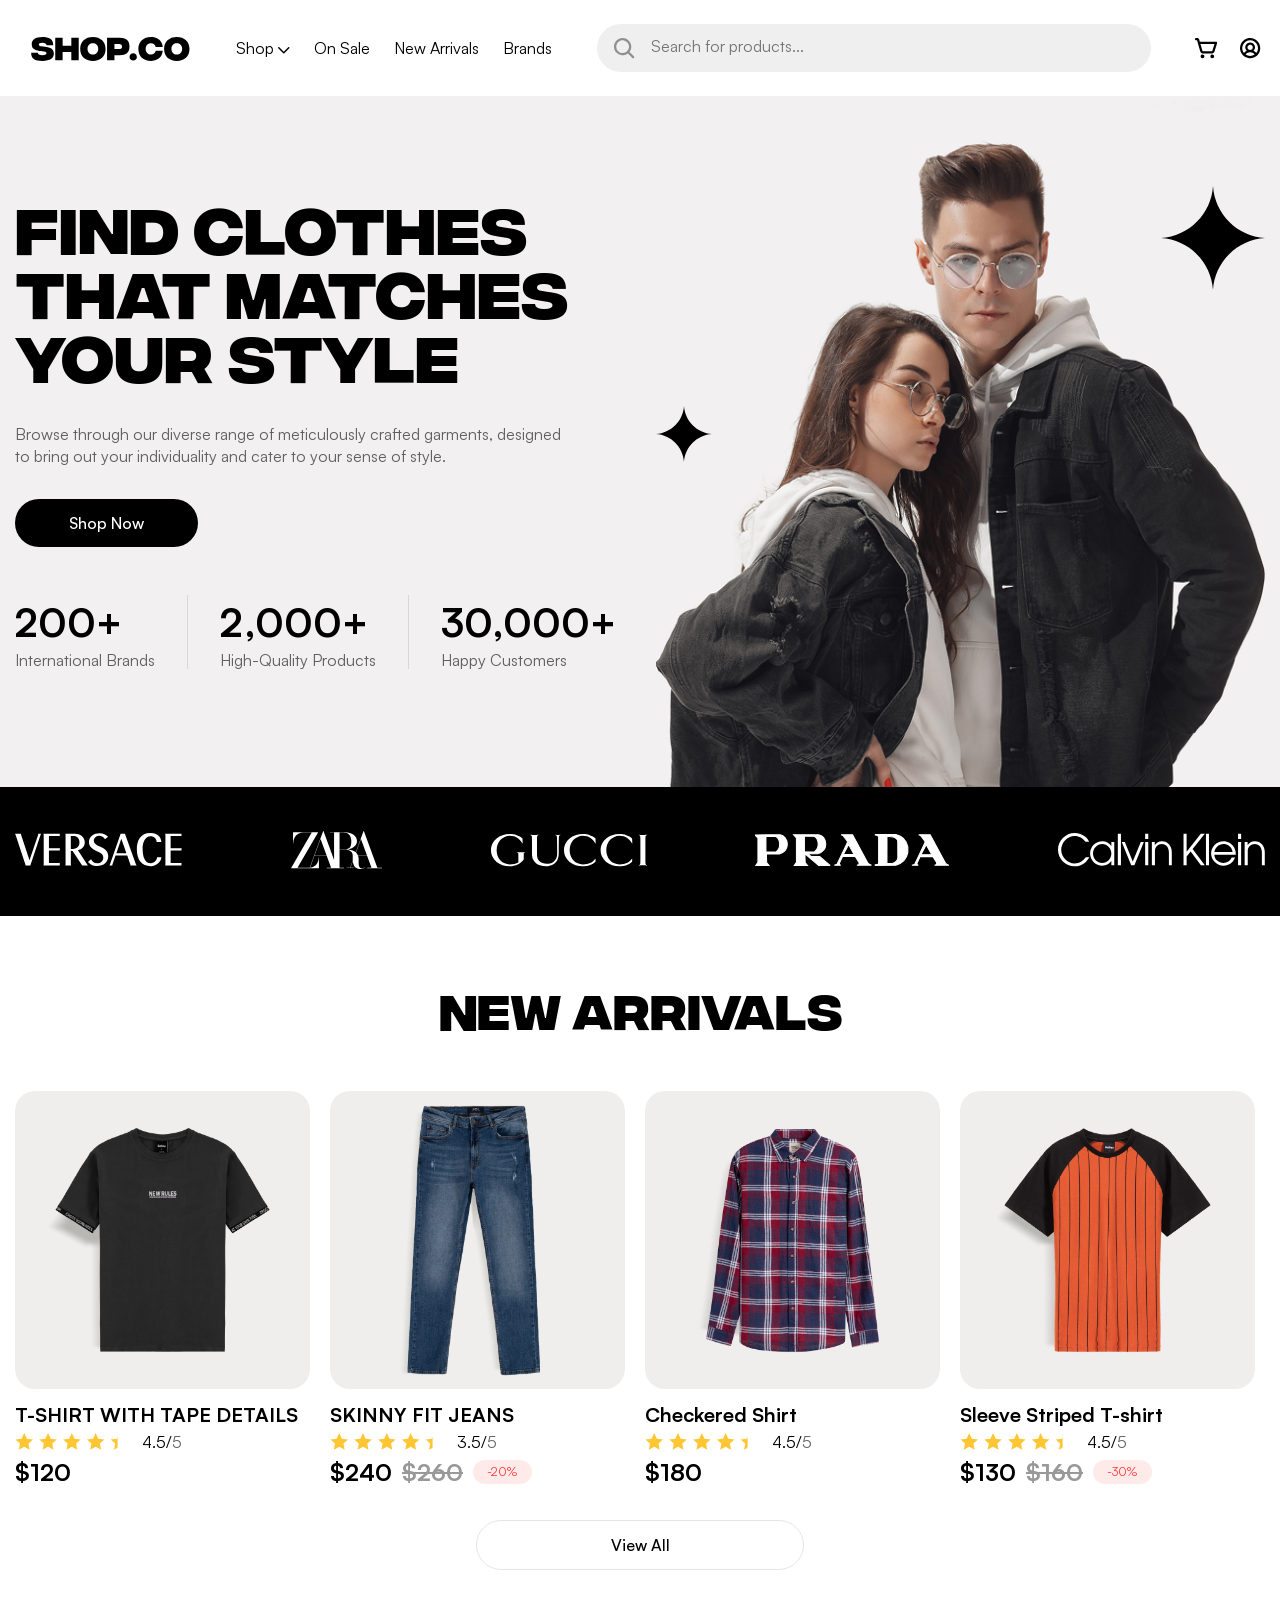
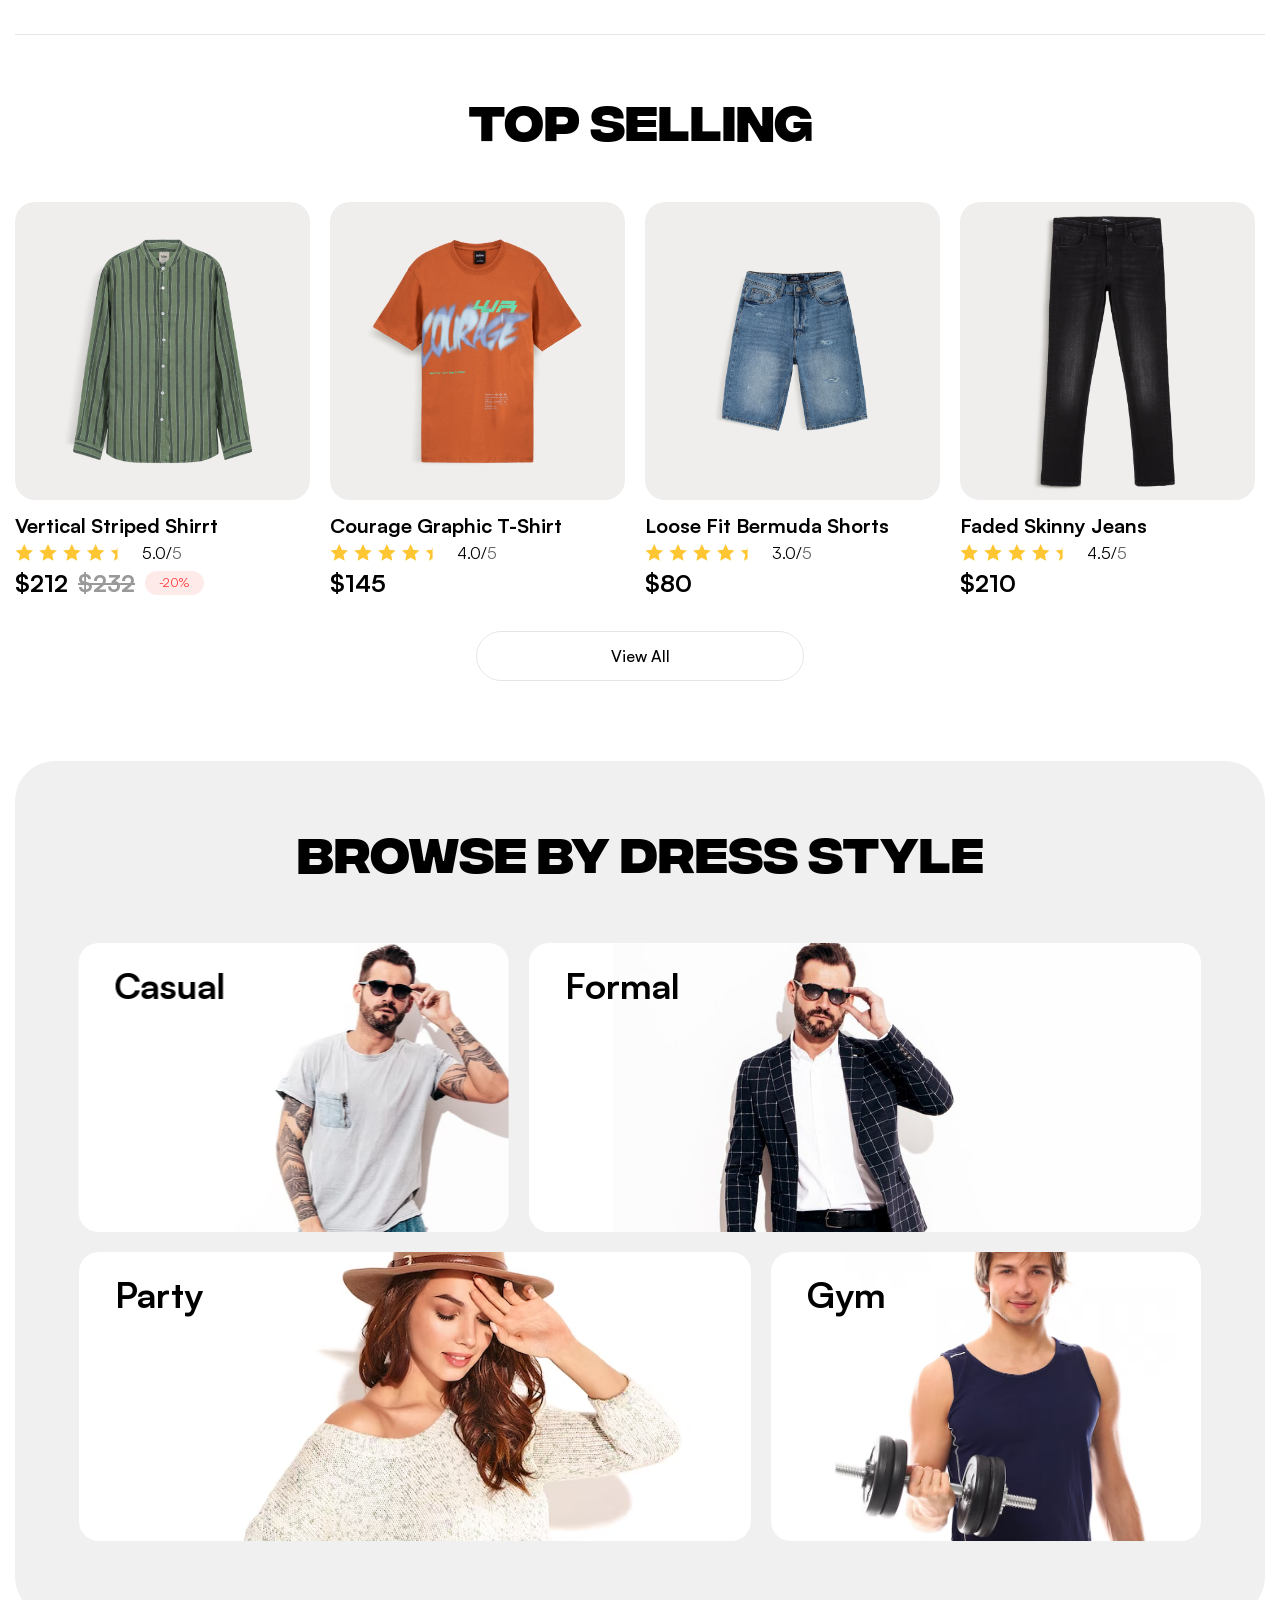
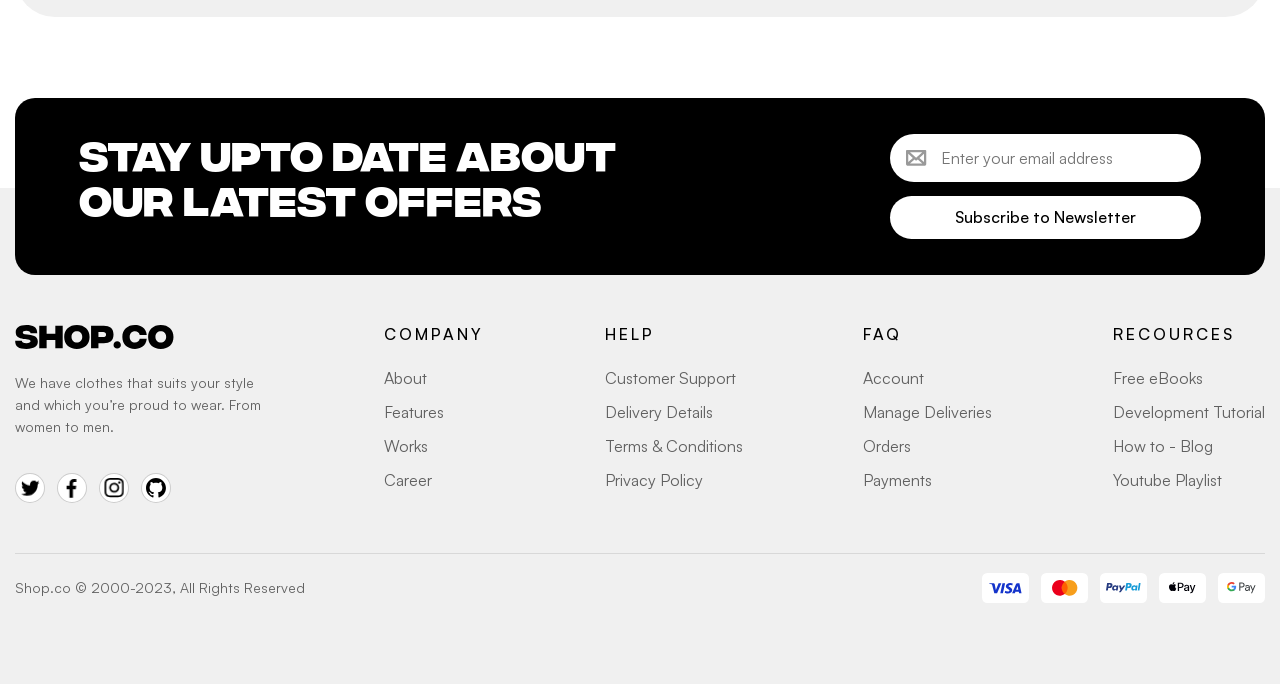
==== commit a69139d5: "first page button animation and initial logic" ====
--- a/index.html
+++ b/index.html
@@ -13,26 +13,28 @@
     <header class="header">
         <div class="header-top wrapper">
             <div class="header-buttons-wrap">
-                <button class="header-menu">
-                    <svg width="19" height="15" viewBox="0 0 19 15" fill="none" xmlns="http://www.w3.org/2000/svg">
-                        <path d="M18.75 7.125C18.75 7.42337 18.6315 7.70952 18.4205 7.92049C18.2095 8.13147 17.9234 8.25 17.625 8.25H1.125C0.826631 8.25 0.540483 8.13147 0.329505 7.92049C0.118526 7.70952 0 7.42337 0 7.125C0 6.82663 0.118526 6.54048 0.329505 6.3295C0.540483 6.11853 0.826631 6 1.125 6H17.625C17.9234 6 18.2095 6.11853 18.4205 6.3295C18.6315 6.54048 18.75 6.82663 18.75 7.125ZM1.125 2.25H17.625C17.9234 2.25 18.2095 2.13147 18.4205 1.9205C18.6315 1.70952 18.75 1.42337 18.75 1.125C18.75 0.826631 18.6315 0.540483 18.4205 0.329505C18.2095 0.118526 17.9234 0 17.625 0H1.125C0.826631 0 0.540483 0.118526 0.329505 0.329505C0.118526 0.540483 0 0.826631 0 1.125C0 1.42337 0.118526 1.70952 0.329505 1.9205C0.540483 2.13147 0.826631 2.25 1.125 2.25ZM17.625 12H1.125C0.826631 12 0.540483 12.1185 0.329505 12.3295C0.118526 12.5405 0 12.8266 0 13.125C0 13.4234 0.118526 13.7095 0.329505 13.9205C0.540483 14.1315 0.826631 14.25 1.125 14.25H17.625C17.9234 14.25 18.2095 14.1315 18.4205 13.9205C18.6315 13.7095 18.75 13.4234 18.75 13.125C18.75 12.8266 18.6315 12.5405 18.4205 12.3295C18.2095 12.1185 17.9234 12 17.625 12Z" fill="black"/>
-                    </svg>
-                </button>
-                <a href="#" class="header-top-logo">
-                    <svg width="159" height="24" viewBox="0 0 159 24" fill="none" xmlns="http://www.w3.org/2000/svg">
+                <div class="header-menu-hover">
+                    <button class="header-menu" id="burger">
+                        <svg class="burger-menu" width="19" height="15" viewBox="0 0 19 15" fill="none" xmlns="http://www.w3.org/2000/svg">
+                            <path d="M18.75 7.125C18.75 7.42337 18.6315 7.70952 18.4205 7.92049C18.2095 8.13147 17.9234 8.25 17.625 8.25H1.125C0.826631 8.25 0.540483 8.13147 0.329505 7.92049C0.118526 7.70952 0 7.42337 0 7.125C0 6.82663 0.118526 6.54048 0.329505 6.3295C0.540483 6.11853 0.826631 6 1.125 6H17.625C17.9234 6 18.2095 6.11853 18.4205 6.3295C18.6315 6.54048 18.75 6.82663 18.75 7.125ZM1.125 2.25H17.625C17.9234 2.25 18.2095 2.13147 18.4205 1.9205C18.6315 1.70952 18.75 1.42337 18.75 1.125C18.75 0.826631 18.6315 0.540483 18.4205 0.329505C18.2095 0.118526 17.9234 0 17.625 0H1.125C0.826631 0 0.540483 0.118526 0.329505 0.329505C0.118526 0.540483 0 0.826631 0 1.125C0 1.42337 0.118526 1.70952 0.329505 1.9205C0.540483 2.13147 0.826631 2.25 1.125 2.25ZM17.625 12H1.125C0.826631 12 0.540483 12.1185 0.329505 12.3295C0.118526 12.5405 0 12.8266 0 13.125C0 13.4234 0.118526 13.7095 0.329505 13.9205C0.540483 14.1315 0.826631 14.25 1.125 14.25H17.625C17.9234 14.25 18.2095 14.1315 18.4205 13.9205C18.6315 13.7095 18.75 13.4234 18.75 13.125C18.75 12.8266 18.6315 12.5405 18.4205 12.3295C18.2095 12.1185 17.9234 12 17.625 12Z" fill="black"/>
+                        </svg>
+                    </button>
+                </div>
+                <a href="#" class="header-top-logo for-top-logo">
+                    <svg class="header-top-logo-svg" width="159" height="24" viewBox="0 0 159 24" fill="none" xmlns="http://www.w3.org/2000/svg">
                         <path d="M11.3867 23.8933C3.65333 23.8667 2.08616e-07 21.4667 0.186667 15.6533H6.82667C6.90667 17.1733 8.18667 18.1067 11.3867 18.1333C14.2133 18.16 15.52 17.36 15.52 16.32C15.52 15.6 15.12 14.8533 12.9333 14.5333L10.0533 14.08C5.81333 13.3867 0.72 12.88 0.72 7.14667C0.72 2.72 4.32 0 11.44 0C17.8667 0 22.3467 1.78667 22.2133 8.18667H15.6267C15.36 6.69333 14.1067 5.76 11.28 5.76C8.82667 5.76 7.81333 6.50667 7.81333 7.52C7.81333 8.16 8.21333 8.93333 9.92 9.2L12.2933 9.6C16.7467 10.3467 22.8533 10.48 22.8533 16.6133C22.8533 21.4933 19.0667 23.92 11.3867 23.8933ZM40.3313 0.746668H47.7179V23.1467H40.3313V15.04H31.6379V23.1467H24.2513V0.746668H31.6379V8.85333H40.3313V0.746668ZM61.8883 23.8933C54.1817 23.8933 49.195 19.12 49.195 11.9467C49.195 4.77333 54.1817 0 61.8883 0C69.595 0 74.5817 4.77333 74.5817 11.9467C74.5817 19.12 69.595 23.8933 61.8883 23.8933ZM61.8883 17.52C64.8217 17.52 67.2483 15.4933 67.2483 11.9467C67.2483 8.4 64.8217 6.37333 61.8883 6.37333C58.955 6.37333 56.5283 8.4 56.5283 11.9467C56.5283 15.4933 58.955 17.52 61.8883 17.52ZM76.0638 23.1467V0.746668H88.7838C94.8904 0.746668 98.5171 3.46667 98.5171 9.49333C98.5171 15.52 94.8904 18.24 88.8104 18.24H83.4504V23.1467H76.0638ZM83.4504 12.1067H88.1438C89.9304 12.1067 91.0771 11.2267 91.0771 9.49333C91.0771 7.76 89.9304 6.88 88.1704 6.88H83.4504V12.1067ZM102.213 23.5733C100.213 23.5733 98.5325 21.92 98.5325 19.9467C98.5325 17.9733 100.213 16.32 102.213 16.32C104.213 16.32 105.893 17.9733 105.893 19.9467C105.893 21.92 104.213 23.5733 102.213 23.5733ZM119.938 23.8933C112.391 23.8933 107.351 19.12 107.351 11.9467C107.351 4.77333 112.391 0 119.938 0C125.405 0 131.005 2.4 131.751 9.97333H124.711C124.098 7.52 122.365 6.37333 119.938 6.37333C117.005 6.37333 114.685 8.56 114.685 11.9467C114.685 15.3333 117.005 17.52 119.938 17.52C122.365 17.52 124.098 16.3733 124.711 13.8667H131.751C131.005 21.4933 125.458 23.8933 119.938 23.8933ZM145.795 23.8933C138.088 23.8933 133.101 19.12 133.101 11.9467C133.101 4.77333 138.088 0 145.795 0C153.501 0 158.488 4.77333 158.488 11.9467C158.488 19.12 153.501 23.8933 145.795 23.8933ZM145.795 17.52C148.728 17.52 151.155 15.4933 151.155 11.9467C151.155 8.4 148.728 6.37333 145.795 6.37333C142.861 6.37333 140.435 8.4 140.435 11.9467C140.435 15.4933 142.861 17.52 145.795 17.52Z" fill="black"/>
                     </svg>
                 </a>
             </div>
-            <div class="header-top-nav">
+            <nav class="header-top-nav" id="menu">
                 <ul class="header-top-list">
                     <li class="header-top-item">
-                        <a href="#" class="header-top-item-link dropdown">
+                        <div class="header-top-item-link dropdown">
                         Shop
                         <svg width="12" height="7" viewBox="0 0 12 7" fill="none" xmlns="http://www.w3.org/2000/svg">
                             <path d="M11.2826 1.28318L6.28255 6.28318C6.21287 6.3531 6.13008 6.40857 6.03892 6.44643C5.94775 6.48428 5.85001 6.50377 5.7513 6.50377C5.65259 6.50377 5.55485 6.48428 5.46369 6.44643C5.37252 6.40857 5.28973 6.3531 5.22005 6.28318L0.220051 1.28318C0.0791548 1.14228 -2.09952e-09 0.951183 0 0.751926C2.09952e-09 0.552669 0.0791548 0.361572 0.220051 0.220676C0.360947 0.0797797 0.552044 0.000625136 0.751301 0.000625133C0.950558 0.000625131 1.14165 0.0797797 1.28255 0.220676L5.75193 4.69005L10.2213 0.220051C10.3622 0.079155 10.5533 0 10.7526 0C10.9518 0 11.1429 0.079155 11.2838 0.220051C11.4247 0.360948 11.5039 0.552044 11.5039 0.751301C11.5039 0.950559 11.4247 1.14165 11.2838 1.28255L11.2826 1.28318Z" fill="black"/>
                         </svg>
-                        </a>
+                        </div>
                         <ul class="dropdown-menu">
                             <li><a href="" class="dropdown-link"></a></li>
                             <li><a href="" class="dropdown-link"></a></li>
@@ -45,7 +47,7 @@
                     <li class="header-top-item"><a href="#" class="header-top-item-link">New Arrivals</a></li>
                     <li class="header-top-item"><a href="#" class="header-top-item-link">Brands</a></li>
                 </ul>
-            </div>
+            </nav>
             <div class="wrap-search-info">
                 <div class="header-top-search-wrap">
                     <button class="header-top-search-icon">
@@ -63,13 +65,13 @@
                             <path d="M19.9399 18.348L15.4877 13.8939C16.8226 12.1544 17.4458 9.97216 17.2309 7.78998C17.0161 5.60781 15.9792 3.58907 14.3306 2.14328C12.6821 0.697486 10.5453 -0.0670986 8.35376 0.00462578C6.16221 0.0763502 4.07999 0.979013 2.5295 2.5295C0.979013 4.07999 0.0763502 6.16221 0.00462578 8.35376C-0.0670986 10.5453 0.697486 12.6821 2.14328 14.3306C3.58907 15.9792 5.60781 17.0161 7.78998 17.2309C9.97216 17.4458 12.1544 16.8226 13.8939 15.4877L18.3499 19.9445C18.4545 20.0492 18.5787 20.1322 18.7155 20.1888C18.8522 20.2455 18.9987 20.2746 19.1467 20.2746C19.2947 20.2746 19.4413 20.2455 19.578 20.1888C19.7147 20.1322 19.839 20.0492 19.9436 19.9445C20.0482 19.8399 20.1313 19.7157 20.1879 19.5789C20.2445 19.4422 20.2737 19.2957 20.2737 19.1477C20.2737 18.9997 20.2445 18.8531 20.1879 18.7164C20.1313 18.5797 20.0482 18.4554 19.9436 18.3508L19.9399 18.348ZM2.26891 8.64392C2.26891 7.38306 2.6428 6.15052 3.3433 5.10215C4.04379 4.05379 5.03943 3.23669 6.20431 2.75418C7.36919 2.27167 8.65099 2.14543 9.88762 2.39141C11.1242 2.63739 12.2602 3.24455 13.1517 4.13611C14.0433 5.02767 14.6504 6.16359 14.8964 7.40021C15.1424 8.63684 15.0162 9.91864 14.5336 11.0835C14.0511 12.2484 13.234 13.244 12.1857 13.9445C11.1373 14.645 9.90477 15.0189 8.64392 15.0189C6.95369 15.0172 5.3332 14.345 4.13803 13.1498C2.94286 11.9546 2.27065 10.3341 2.26891 8.64392Z" fill="black" fill-opacity="0.4"/>
                         </svg>
                     </button>
-                    <a href="" class="header-top-interaction-CartLink">
+                    <a href="./pages/cart.html" class="header-top-interaction-CartLink">
                         <svg width="23" height="21" viewBox="0 0 23 21" fill="none" xmlns="http://www.w3.org/2000/svg">
                             <path d="M9.375 18.375C9.375 18.7458 9.26503 19.1084 9.059 19.4167C8.85298 19.725 8.56014 19.9654 8.21753 20.1073C7.87492 20.2492 7.49792 20.2863 7.1342 20.214C6.77049 20.1416 6.4364 19.963 6.17417 19.7008C5.91195 19.4386 5.73337 19.1045 5.66103 18.7408C5.58868 18.3771 5.62581 18.0001 5.76773 17.6575C5.90964 17.3149 6.14996 17.022 6.45831 16.816C6.76665 16.61 7.12916 16.5 7.5 16.5C7.99728 16.5 8.47419 16.6975 8.82582 17.0492C9.17745 17.4008 9.375 17.8777 9.375 18.375ZM17.25 16.5C16.8792 16.5 16.5166 16.61 16.2083 16.816C15.9 17.022 15.6596 17.3149 15.5177 17.6575C15.3758 18.0001 15.3387 18.3771 15.411 18.7408C15.4834 19.1045 15.662 19.4386 15.9242 19.7008C16.1864 19.963 16.5205 20.1416 16.8842 20.214C17.2479 20.2863 17.6249 20.2492 17.9675 20.1073C18.3101 19.9654 18.603 19.725 18.809 19.4167C19.015 19.1084 19.125 18.7458 19.125 18.375C19.125 17.8777 18.9275 17.4008 18.5758 17.0492C18.2242 16.6975 17.7473 16.5 17.25 16.5ZM22.0753 5.20594L19.5169 13.5216C19.3535 14.0593 19.0211 14.5301 18.569 14.864C18.1169 15.1979 17.5692 15.3771 17.0072 15.375H7.77469C7.2046 15.3732 6.65046 15.1866 6.1953 14.8433C5.74015 14.5001 5.40848 14.0186 5.25 13.4709L2.04469 2.25H1.125C0.826631 2.25 0.540483 2.13147 0.329505 1.9205C0.118526 1.70952 0 1.42337 0 1.125C0 0.826631 0.118526 0.540483 0.329505 0.329505C0.540483 0.118526 0.826631 0 1.125 0H2.32687C2.73407 0.00125797 3.12988 0.134515 3.45493 0.379779C3.77998 0.625044 4.01674 0.969093 4.12969 1.36031L4.81312 3.75H21C21.1761 3.74999 21.3497 3.7913 21.5069 3.87061C21.664 3.94992 21.8004 4.06501 21.905 4.20664C22.0096 4.34826 22.0795 4.51246 22.1091 4.68602C22.1387 4.85958 22.1271 5.03766 22.0753 5.20594ZM19.4766 6H5.45531L7.41375 12.8531C7.43617 12.9315 7.48354 13.0005 7.54867 13.0495C7.6138 13.0986 7.69315 13.1251 7.77469 13.125H17.0072C17.0875 13.1252 17.1656 13.0996 17.2303 13.052C17.2949 13.0044 17.3426 12.9373 17.3662 12.8606L19.4766 6Z" fill="black"/>
                         </svg>
                     </a>
                     <button class="header-top-interaction-user">
-                        <svg width="21" height="21" viewBox="0 0 21 21" fill="none" xmlns="http://www.w3.org/2000/svg">
+                        <svg class="for-interaction-user-svg" width="21" height="21" viewBox="0 0 21 21" fill="none" xmlns="http://www.w3.org/2000/svg">
                             <path d="M10.125 0C8.12247 0 6.1649 0.593821 4.49986 1.70637C2.83481 2.81892 1.53706 4.40023 0.770724 6.25033C0.00438702 8.10043 -0.196122 10.1362 0.194554 12.1003C0.585229 14.0643 1.54954 15.8685 2.96555 17.2845C4.38156 18.7005 6.18566 19.6648 8.14971 20.0555C10.1138 20.4461 12.1496 20.2456 13.9997 19.4793C15.8498 18.7129 17.4311 17.4152 18.5436 15.7501C19.6562 14.0851 20.25 12.1275 20.25 10.125C20.247 7.4406 19.1793 4.86699 17.2812 2.96883C15.383 1.07067 12.8094 0.00297771 10.125 0ZM5.58469 16.5534C6.10695 15.8393 6.79028 15.2585 7.57918 14.8581C8.36808 14.4577 9.24031 14.249 10.125 14.249C11.0097 14.249 11.8819 14.4577 12.6708 14.8581C13.4597 15.2585 14.1431 15.8393 14.6653 16.5534C13.3384 17.4945 11.7518 18 10.125 18C8.49823 18 6.91165 17.4945 5.58469 16.5534ZM7.5 9.375C7.5 8.85582 7.65396 8.34831 7.9424 7.91663C8.23083 7.48495 8.6408 7.1485 9.12046 6.94982C9.60012 6.75114 10.1279 6.69915 10.6371 6.80044C11.1463 6.90172 11.614 7.15173 11.9812 7.51884C12.3483 7.88596 12.5983 8.35369 12.6996 8.86289C12.8009 9.37209 12.7489 9.89989 12.5502 10.3795C12.3515 10.8592 12.0151 11.2692 11.5834 11.5576C11.1517 11.846 10.6442 12 10.125 12C9.42881 12 8.76113 11.7234 8.26885 11.2312C7.77657 10.7389 7.5 10.0712 7.5 9.375ZM16.3125 14.9944C15.5833 14.0669 14.6539 13.3164 13.5938 12.7987C14.2694 12.1146 14.7276 11.2458 14.9108 10.3019C15.0939 9.35788 14.9938 8.38083 14.623 7.49361C14.2523 6.6064 13.6274 5.84864 12.827 5.31568C12.0267 4.78271 11.0866 4.49834 10.125 4.49834C9.16343 4.49834 8.22333 4.78271 7.42297 5.31568C6.62262 5.84864 5.99775 6.6064 5.62698 7.49361C5.25621 8.38083 5.1561 9.35788 5.33924 10.3019C5.52239 11.2458 5.98061 12.1146 6.65625 12.7987C5.5961 13.3164 4.66668 14.0669 3.9375 14.9944C3.02161 13.8333 2.45114 12.4379 2.2914 10.9677C2.13165 9.49754 2.3891 8.01211 3.03425 6.68144C3.67941 5.35078 4.6862 4.22866 5.93939 3.44355C7.19257 2.65843 8.6415 2.24203 10.1203 2.24203C11.5991 2.24203 13.0481 2.65843 14.3012 3.44355C15.5544 4.22866 16.5612 5.35078 17.2064 6.68144C17.8515 8.01211 18.109 9.49754 17.9492 10.9677C17.7895 12.4379 17.219 13.8333 16.3031 14.9944H16.3125Z" fill="black"/>
                         </svg>
                     </button>
@@ -83,7 +85,7 @@
                         <div class="header-body-text_button-content">
                             <div class="tittle header-body-content-title">FIND CLOTHES <br> THAT MATCHES <br> YOUR STYLE</div>
                             <div class="header-body-content-text">Browse through our diverse range of meticulously crafted garments, designed <br> to bring out your individuality and cater to your sense of style.</div>
-                            <div class="ShopNow-link-wrapper"><a href="" class="ShopNow-link"><button class="header-body-ShopNow-button">Shop Now</button></a></div>
+                            <div class="ShopNow-link-wrapper"><a href="./pages/category_page.html" class="ShopNow-link  button-anim bac">Shop Now</a></div>
                         </div>
         
                         <div class="header-body-differences">
@@ -164,234 +166,246 @@
                    <div class="tittle for-Arrivals">NEW ARRIVALS</div>
                     <div class="flex-wrap-for-catalog">
                         <article class="product-card card-first">
-                            <div class="product-card-image-block">
-                                <img src="./image/T-shirt.png" alt="T-SHIRT WITH TAPE DETAILS" class="product-card-image">
-                            </div>
-                            <div class="product-card-info">
-                                <div class="product-card-name ">T-SHIRT WITH TAPE DETAILS</div>
-                                <div class="product-card-rating-wrap">
-                                        <svg class="product-card-rating-star-wrap" width="114" height="19" viewBox="0 0 114 19" style="clip-path: inset(0 10% 0 0);" fill="none" xmlns="http://www.w3.org/2000/svg">
-                                            <path d="M9.24494 0L11.8641 5.63991L18.0374 6.38809L13.4829 10.6219L14.679 16.7243L9.24494 13.701L3.8109 16.7243L5.00697 10.6219L0.452479 6.38809L6.62573 5.63991L9.24494 0Z" fill="#FFC633"/>
-                                            <path d="M33.0468 0L35.666 5.63991L41.8393 6.38809L37.2848 10.6219L38.4809 16.7243L33.0468 13.701L27.6128 16.7243L28.8089 10.6219L24.2544 6.38809L30.4276 5.63991L33.0468 0Z" fill="#FFC633"/>
-                                            <path d="M56.8487 0L59.4679 5.63991L65.6412 6.38809L61.0867 10.6219L62.2827 16.7243L56.8487 13.701L51.4147 16.7243L52.6107 10.6219L48.0562 6.38809L54.2295 5.63991L56.8487 0Z" fill="#FFC633"/>
-                                            <path d="M80.6506 0L83.2698 5.63991L89.4431 6.38809L84.8886 10.6219L86.0846 16.7243L80.6506 13.701L75.2166 16.7243L76.4126 10.6219L71.8581 6.38809L78.0314 5.63991L80.6506 0Z" fill="#FFC633"/>
-                                            <path d="M104.452 0L107.072 5.63991L113.245 6.38809L108.69 10.6219L109.887 16.7243L104.452 13.701L99.0184 16.7243L100.215 10.6219L95.66 6.38809L101.833 5.63991L104.452 0Z" fill="#FFC633"/>
-                                        </svg>
-                                    <div class="product-card-rating-valuation-wrap">
-                                        <div class="product-card-rating-valuation">4.5</div>
-                                        <div class="product-card-rating-of">/</div>
-                                        <div class="product-card-rating-of-number">5</div>
-                                    </div>
-                                </div>
-                                <div class="product-card-price-wrap">
-                                    <div class="product-card-price">$120</div>
-                                    <div class="product-card-price-past-priсе"><s></s></div>
-                                    <div class="product-card-price-sell"></div>
-                                </div>
-                            </div>
+<a href="./pages/product_detail_page.html" class="product-card-link-wrap">
+                                <div class="product-card-image-block">
+                                    <img src="./image/T-shirt.png" alt="T-SHIRT WITH TAPE DETAILS" class="product-card-image">
+                                </div>
+                                <div class="product-card-info">
+                                    <div class="product-card-name ">T-SHIRT WITH TAPE DETAILS</div>
+                                    <div class="product-card-rating-wrap">
+                                            <svg class="product-card-rating-star-wrap" width="114" height="19" viewBox="0 0 114 19" style="clip-path: inset(0 10% 0 0);" fill="none" xmlns="http://www.w3.org/2000/svg">
+                                                <path d="M9.24494 0L11.8641 5.63991L18.0374 6.38809L13.4829 10.6219L14.679 16.7243L9.24494 13.701L3.8109 16.7243L5.00697 10.6219L0.452479 6.38809L6.62573 5.63991L9.24494 0Z" fill="#FFC633"/>
+                                                <path d="M33.0468 0L35.666 5.63991L41.8393 6.38809L37.2848 10.6219L38.4809 16.7243L33.0468 13.701L27.6128 16.7243L28.8089 10.6219L24.2544 6.38809L30.4276 5.63991L33.0468 0Z" fill="#FFC633"/>
+                                                <path d="M56.8487 0L59.4679 5.63991L65.6412 6.38809L61.0867 10.6219L62.2827 16.7243L56.8487 13.701L51.4147 16.7243L52.6107 10.6219L48.0562 6.38809L54.2295 5.63991L56.8487 0Z" fill="#FFC633"/>
+                                                <path d="M80.6506 0L83.2698 5.63991L89.4431 6.38809L84.8886 10.6219L86.0846 16.7243L80.6506 13.701L75.2166 16.7243L76.4126 10.6219L71.8581 6.38809L78.0314 5.63991L80.6506 0Z" fill="#FFC633"/>
+                                                <path d="M104.452 0L107.072 5.63991L113.245 6.38809L108.69 10.6219L109.887 16.7243L104.452 13.701L99.0184 16.7243L100.215 10.6219L95.66 6.38809L101.833 5.63991L104.452 0Z" fill="#FFC633"/>
+                                            </svg>
+                                        <div class="product-card-rating-valuation-wrap">
+                                            <div class="product-card-rating-valuation">4.5</div>
+                                            <div class="product-card-rating-of">/</div>
+                                            <div class="product-card-rating-of-number">5</div>
+                                        </div>
+                                    </div>
+                                    <div class="product-card-price-wrap">
+                                        <div class="product-card-price">$120</div>
+                                        <div class="product-card-price-past-priсе"><s></s></div>
+                                        <div class="product-card-price-sell"></div>
+                                    </div>
+                                </div>
+</a>
                         </article>
                         <article class="product-card card-second">
-                            <div class="product-card-image-block">
-                                <img src="./image/SKINNY FIT JEANS.png" alt="" class="product-card-image">
-                            </div>
-                            <div class="product-card-info">
-                                <div class="product-card-name">SKINNY FIT JEANS</div>
-                                <div class="product-card-rating-wrap">
-                                        <svg class="product-card-rating-star-wrap" width="114" height="19" viewBox="0 0 114 19" style="clip-path: inset(0 10% 0 0);" fill="none" xmlns="http://www.w3.org/2000/svg">
-                                            <path d="M9.24494 0L11.8641 5.63991L18.0374 6.38809L13.4829 10.6219L14.679 16.7243L9.24494 13.701L3.8109 16.7243L5.00697 10.6219L0.452479 6.38809L6.62573 5.63991L9.24494 0Z" fill="#FFC633"/>
-                                            <path d="M33.0468 0L35.666 5.63991L41.8393 6.38809L37.2848 10.6219L38.4809 16.7243L33.0468 13.701L27.6128 16.7243L28.8089 10.6219L24.2544 6.38809L30.4276 5.63991L33.0468 0Z" fill="#FFC633"/>
-                                            <path d="M56.8487 0L59.4679 5.63991L65.6412 6.38809L61.0867 10.6219L62.2827 16.7243L56.8487 13.701L51.4147 16.7243L52.6107 10.6219L48.0562 6.38809L54.2295 5.63991L56.8487 0Z" fill="#FFC633"/>
-                                            <path d="M80.6506 0L83.2698 5.63991L89.4431 6.38809L84.8886 10.6219L86.0846 16.7243L80.6506 13.701L75.2166 16.7243L76.4126 10.6219L71.8581 6.38809L78.0314 5.63991L80.6506 0Z" fill="#FFC633"/>
-                                            <path d="M104.452 0L107.072 5.63991L113.245 6.38809L108.69 10.6219L109.887 16.7243L104.452 13.701L99.0184 16.7243L100.215 10.6219L95.66 6.38809L101.833 5.63991L104.452 0Z" fill="#FFC633"/>
-                                        </svg>
-                                    <div class="product-card-rating-valuation-wrap">
-                                        <div class="product-card-rating-valuation">3.5</div>
-                                        <div class="product-card-rating-of">/</div>
-                                        <div class="product-card-rating-of-number">5</div>
-                                    </div>
-                                </div>
-                                <div class="product-card-price-wrap">
-                                    <div class="product-card-price">$240</div>
-                                    <div class="product-card-price-past-priсе visible"><s>$260</s></div>
-                                    <div class="product-card-price-sell visible">-20%</div>
-                                </div>
-                            </div>
+                            <a href="./pages/product_detail_page.html" class="product-card-link-wrap">
+                                <div class="product-card-image-block">
+                                    <img src="./image/SKINNY FIT JEANS.png" alt="" class="product-card-image">
+                                </div>
+                                <div class="product-card-info">
+                                    <div class="product-card-name">SKINNY FIT JEANS</div>
+                                    <div class="product-card-rating-wrap">
+                                            <svg class="product-card-rating-star-wrap" width="114" height="19" viewBox="0 0 114 19" style="clip-path: inset(0 10% 0 0);" fill="none" xmlns="http://www.w3.org/2000/svg">
+                                                <path d="M9.24494 0L11.8641 5.63991L18.0374 6.38809L13.4829 10.6219L14.679 16.7243L9.24494 13.701L3.8109 16.7243L5.00697 10.6219L0.452479 6.38809L6.62573 5.63991L9.24494 0Z" fill="#FFC633"/>
+                                                <path d="M33.0468 0L35.666 5.63991L41.8393 6.38809L37.2848 10.6219L38.4809 16.7243L33.0468 13.701L27.6128 16.7243L28.8089 10.6219L24.2544 6.38809L30.4276 5.63991L33.0468 0Z" fill="#FFC633"/>
+                                                <path d="M56.8487 0L59.4679 5.63991L65.6412 6.38809L61.0867 10.6219L62.2827 16.7243L56.8487 13.701L51.4147 16.7243L52.6107 10.6219L48.0562 6.38809L54.2295 5.63991L56.8487 0Z" fill="#FFC633"/>
+                                                <path d="M80.6506 0L83.2698 5.63991L89.4431 6.38809L84.8886 10.6219L86.0846 16.7243L80.6506 13.701L75.2166 16.7243L76.4126 10.6219L71.8581 6.38809L78.0314 5.63991L80.6506 0Z" fill="#FFC633"/>
+                                                <path d="M104.452 0L107.072 5.63991L113.245 6.38809L108.69 10.6219L109.887 16.7243L104.452 13.701L99.0184 16.7243L100.215 10.6219L95.66 6.38809L101.833 5.63991L104.452 0Z" fill="#FFC633"/>
+                                            </svg>
+                                        <div class="product-card-rating-valuation-wrap">
+                                            <div class="product-card-rating-valuation">3.5</div>
+                                            <div class="product-card-rating-of">/</div>
+                                            <div class="product-card-rating-of-number">5</div>
+                                        </div>
+                                    </div>
+                                    <div class="product-card-price-wrap">
+                                        <div class="product-card-price">$240</div>
+                                        <div class="product-card-price-past-priсе visible"><s>$260</s></div>
+                                        <div class="product-card-price-sell visible">-20%</div>
+                                    </div>
+                                </div>
+                            </a>
                         </article>
                         <article class="product-card card-third">
-                            <div class="product-card-image-block">
-                                <img src="./image/Checkered Shirt.png" alt="Checkered Shirt" class="product-card-image">
-                            </div>
-                            <div class="product-card-info">
-                                <div class="product-card-name">Checkered Shirt</div>
-                                <div class="product-card-rating-wrap">
-                                        <svg class="product-card-rating-star-wrap" width="114" height="19" viewBox="0 0 114 19" style="clip-path: inset(0 10% 0 0);" fill="none" xmlns="http://www.w3.org/2000/svg">
-                                            <path d="M9.24494 0L11.8641 5.63991L18.0374 6.38809L13.4829 10.6219L14.679 16.7243L9.24494 13.701L3.8109 16.7243L5.00697 10.6219L0.452479 6.38809L6.62573 5.63991L9.24494 0Z" fill="#FFC633"/>
-                                            <path d="M33.0468 0L35.666 5.63991L41.8393 6.38809L37.2848 10.6219L38.4809 16.7243L33.0468 13.701L27.6128 16.7243L28.8089 10.6219L24.2544 6.38809L30.4276 5.63991L33.0468 0Z" fill="#FFC633"/>
-                                            <path d="M56.8487 0L59.4679 5.63991L65.6412 6.38809L61.0867 10.6219L62.2827 16.7243L56.8487 13.701L51.4147 16.7243L52.6107 10.6219L48.0562 6.38809L54.2295 5.63991L56.8487 0Z" fill="#FFC633"/>
-                                            <path d="M80.6506 0L83.2698 5.63991L89.4431 6.38809L84.8886 10.6219L86.0846 16.7243L80.6506 13.701L75.2166 16.7243L76.4126 10.6219L71.8581 6.38809L78.0314 5.63991L80.6506 0Z" fill="#FFC633"/>
-                                            <path d="M104.452 0L107.072 5.63991L113.245 6.38809L108.69 10.6219L109.887 16.7243L104.452 13.701L99.0184 16.7243L100.215 10.6219L95.66 6.38809L101.833 5.63991L104.452 0Z" fill="#FFC633"/>
-                                        </svg>
-                                    <div class="product-card-rating-valuation-wrap">
-                                        <div class="product-card-rating-valuation">4.5</div>
-                                        <div class="product-card-rating-of">/</div>
-                                        <div class="product-card-rating-of-number">5</div>
-                                    </div>
-                                </div>
-                                <div class="product-card-price-wrap">
-                                    <div class="product-card-price">$180</div>
-                                    <div class="product-card-price-past-priсе"><s></s></div>
-                                    <div class="product-card-price-sell"></div>
-                                </div>
-                            </div>
+                            <a href="./pages/product_detail_page.html" class="product-card-link-wrap">
+                                <div class="product-card-image-block">
+                                    <img src="./image/Checkered Shirt.png" alt="Checkered Shirt" class="product-card-image">
+                                </div>
+                                <div class="product-card-info">
+                                    <div class="product-card-name">Checkered Shirt</div>
+                                    <div class="product-card-rating-wrap">
+                                            <svg class="product-card-rating-star-wrap" width="114" height="19" viewBox="0 0 114 19" style="clip-path: inset(0 10% 0 0);" fill="none" xmlns="http://www.w3.org/2000/svg">
+                                                <path d="M9.24494 0L11.8641 5.63991L18.0374 6.38809L13.4829 10.6219L14.679 16.7243L9.24494 13.701L3.8109 16.7243L5.00697 10.6219L0.452479 6.38809L6.62573 5.63991L9.24494 0Z" fill="#FFC633"/>
+                                                <path d="M33.0468 0L35.666 5.63991L41.8393 6.38809L37.2848 10.6219L38.4809 16.7243L33.0468 13.701L27.6128 16.7243L28.8089 10.6219L24.2544 6.38809L30.4276 5.63991L33.0468 0Z" fill="#FFC633"/>
+                                                <path d="M56.8487 0L59.4679 5.63991L65.6412 6.38809L61.0867 10.6219L62.2827 16.7243L56.8487 13.701L51.4147 16.7243L52.6107 10.6219L48.0562 6.38809L54.2295 5.63991L56.8487 0Z" fill="#FFC633"/>
+                                                <path d="M80.6506 0L83.2698 5.63991L89.4431 6.38809L84.8886 10.6219L86.0846 16.7243L80.6506 13.701L75.2166 16.7243L76.4126 10.6219L71.8581 6.38809L78.0314 5.63991L80.6506 0Z" fill="#FFC633"/>
+                                                <path d="M104.452 0L107.072 5.63991L113.245 6.38809L108.69 10.6219L109.887 16.7243L104.452 13.701L99.0184 16.7243L100.215 10.6219L95.66 6.38809L101.833 5.63991L104.452 0Z" fill="#FFC633"/>
+                                            </svg>
+                                        <div class="product-card-rating-valuation-wrap">
+                                            <div class="product-card-rating-valuation">4.5</div>
+                                            <div class="product-card-rating-of">/</div>
+                                            <div class="product-card-rating-of-number">5</div>
+                                        </div>
+                                    </div>
+                                    <div class="product-card-price-wrap">
+                                        <div class="product-card-price">$180</div>
+                                        <div class="product-card-price-past-priсе"><s></s></div>
+                                        <div class="product-card-price-sell"></div>
+                                    </div>
+                                </div>
+                            </a>
                         </article>
                         <article class="product-card card-fourth">
-                            <div class="product-card-image-block">
-                                <img src="./image/Sleeve Striped T-shirt.png" alt="Sleeve Striped T-shirt" class="product-card-image">
-                            </div>
-                            <div class="product-card-info">
-                                <div class="product-card-name">Sleeve Striped T-shirt</div>
-                                <div class="product-card-rating-wrap">
-                                        <svg class="product-card-rating-star-wrap" width="114" height="19" viewBox="0 0 114 19" style="clip-path: inset(0 10% 0 0);" fill="none" xmlns="http://www.w3.org/2000/svg">
-                                            <path d="M9.24494 0L11.8641 5.63991L18.0374 6.38809L13.4829 10.6219L14.679 16.7243L9.24494 13.701L3.8109 16.7243L5.00697 10.6219L0.452479 6.38809L6.62573 5.63991L9.24494 0Z" fill="#FFC633"/>
-                                            <path d="M33.0468 0L35.666 5.63991L41.8393 6.38809L37.2848 10.6219L38.4809 16.7243L33.0468 13.701L27.6128 16.7243L28.8089 10.6219L24.2544 6.38809L30.4276 5.63991L33.0468 0Z" fill="#FFC633"/>
-                                            <path d="M56.8487 0L59.4679 5.63991L65.6412 6.38809L61.0867 10.6219L62.2827 16.7243L56.8487 13.701L51.4147 16.7243L52.6107 10.6219L48.0562 6.38809L54.2295 5.63991L56.8487 0Z" fill="#FFC633"/>
-                                            <path d="M80.6506 0L83.2698 5.63991L89.4431 6.38809L84.8886 10.6219L86.0846 16.7243L80.6506 13.701L75.2166 16.7243L76.4126 10.6219L71.8581 6.38809L78.0314 5.63991L80.6506 0Z" fill="#FFC633"/>
-                                            <path d="M104.452 0L107.072 5.63991L113.245 6.38809L108.69 10.6219L109.887 16.7243L104.452 13.701L99.0184 16.7243L100.215 10.6219L95.66 6.38809L101.833 5.63991L104.452 0Z" fill="#FFC633"/>
-                                        </svg>
-                                    <div class="product-card-rating-valuation-wrap">
-                                        <div class="product-card-rating-valuation">4.5</div>
-                                        <div class="product-card-rating-of">/</div>
-                                        <div class="product-card-rating-of-number">5</div>
-                                    </div>
-                                </div>
-                                <div class="product-card-price-wrap">
-                                    <div class="product-card-price">$130</div>
-                                    <div class="product-card-price-past-priсе visible"><s>$160</s></div>
-                                    <div class="product-card-price-sell visible">-30%</div>
-                                </div>
-                            </div>
-                        </article>
-                    </div>
-                    <a href="" class="ViewAll-button-wrap">
-                        <button class="ViewAll-button">View All</button>
-                    </a>
+                            <a href="./pages/product_detail_page.html" class="product-card-link-wrap">
+                                <div class="product-card-image-block">
+                                    <img src="./image/Sleeve Striped T-shirt.png" alt="Sleeve Striped T-shirt" class="product-card-image">
+                                </div>
+                                <div class="product-card-info">
+                                    <div class="product-card-name">Sleeve Striped T-shirt</div>
+                                    <div class="product-card-rating-wrap">
+                                            <svg class="product-card-rating-star-wrap" width="114" height="19" viewBox="0 0 114 19" style="clip-path: inset(0 10% 0 0);" fill="none" xmlns="http://www.w3.org/2000/svg">
+                                                <path d="M9.24494 0L11.8641 5.63991L18.0374 6.38809L13.4829 10.6219L14.679 16.7243L9.24494 13.701L3.8109 16.7243L5.00697 10.6219L0.452479 6.38809L6.62573 5.63991L9.24494 0Z" fill="#FFC633"/>
+                                                <path d="M33.0468 0L35.666 5.63991L41.8393 6.38809L37.2848 10.6219L38.4809 16.7243L33.0468 13.701L27.6128 16.7243L28.8089 10.6219L24.2544 6.38809L30.4276 5.63991L33.0468 0Z" fill="#FFC633"/>
+                                                <path d="M56.8487 0L59.4679 5.63991L65.6412 6.38809L61.0867 10.6219L62.2827 16.7243L56.8487 13.701L51.4147 16.7243L52.6107 10.6219L48.0562 6.38809L54.2295 5.63991L56.8487 0Z" fill="#FFC633"/>
+                                                <path d="M80.6506 0L83.2698 5.63991L89.4431 6.38809L84.8886 10.6219L86.0846 16.7243L80.6506 13.701L75.2166 16.7243L76.4126 10.6219L71.8581 6.38809L78.0314 5.63991L80.6506 0Z" fill="#FFC633"/>
+                                                <path d="M104.452 0L107.072 5.63991L113.245 6.38809L108.69 10.6219L109.887 16.7243L104.452 13.701L99.0184 16.7243L100.215 10.6219L95.66 6.38809L101.833 5.63991L104.452 0Z" fill="#FFC633"/>
+                                            </svg>
+                                        <div class="product-card-rating-valuation-wrap">
+                                            <div class="product-card-rating-valuation">4.5</div>
+                                            <div class="product-card-rating-of">/</div>
+                                            <div class="product-card-rating-of-number">5</div>
+                                        </div>
+                                    </div>
+                                    <div class="product-card-price-wrap">
+                                        <div class="product-card-price">$130</div>
+                                        <div class="product-card-price-past-priсе visible"><s>$160</s></div>
+                                        <div class="product-card-price-sell visible">-30%</div>
+                                    </div>
+                                </div>
+                            </a>
+                        </article>
+                    </div>
+                    <a href="./pages/category_page.html" class="ViewAll-button-wrap button-anim button-bac">View All</a>
                 </div>
                 <div class="decoration-stroke"></div>
                 <div class="section-for-Catalog TopSelling">
                     <div class="tittle for-top-selling">TOP SELLING</div>
                     <div class="flex-wrap-for-catalog">
                         <article class="product-card card-first">
-                            <div class="product-card-image-block">
-                                <img src="./image/Vertical Striped Shirrt.png" alt="Vertical Striped Shirrt" class="product-card-image">
-                            </div>
-                            <div class="product-card-info">
-                                <div class="product-card-name">Vertical Striped Shirrt</div>
-                                <div class="product-card-rating-wrap">
-                                        <svg class="product-card-rating-star-wrap" width="114" height="19" viewBox="0 0 114 19" style="clip-path: inset(0 10% 0 0);" fill="none" xmlns="http://www.w3.org/2000/svg">
-                                            <path d="M9.24494 0L11.8641 5.63991L18.0374 6.38809L13.4829 10.6219L14.679 16.7243L9.24494 13.701L3.8109 16.7243L5.00697 10.6219L0.452479 6.38809L6.62573 5.63991L9.24494 0Z" fill="#FFC633"/>
-                                            <path d="M33.0468 0L35.666 5.63991L41.8393 6.38809L37.2848 10.6219L38.4809 16.7243L33.0468 13.701L27.6128 16.7243L28.8089 10.6219L24.2544 6.38809L30.4276 5.63991L33.0468 0Z" fill="#FFC633"/>
-                                            <path d="M56.8487 0L59.4679 5.63991L65.6412 6.38809L61.0867 10.6219L62.2827 16.7243L56.8487 13.701L51.4147 16.7243L52.6107 10.6219L48.0562 6.38809L54.2295 5.63991L56.8487 0Z" fill="#FFC633"/>
-                                            <path d="M80.6506 0L83.2698 5.63991L89.4431 6.38809L84.8886 10.6219L86.0846 16.7243L80.6506 13.701L75.2166 16.7243L76.4126 10.6219L71.8581 6.38809L78.0314 5.63991L80.6506 0Z" fill="#FFC633"/>
-                                            <path d="M104.452 0L107.072 5.63991L113.245 6.38809L108.69 10.6219L109.887 16.7243L104.452 13.701L99.0184 16.7243L100.215 10.6219L95.66 6.38809L101.833 5.63991L104.452 0Z" fill="#FFC633"/>
-                                        </svg>
-                                    <div class="product-card-rating-valuation-wrap">
-                                        <div class="product-card-rating-valuation">5.0</div>
-                                        <div class="product-card-rating-of">/</div>
-                                        <div class="product-card-rating-of-number">5</div>
-                                    </div>
-                                </div>
-                                <div class="product-card-price-wrap">
-                                    <div class="product-card-price">$212</div>
-                                    <div class="product-card-price-past-priсе visible"><s>$232</s></div>
-                                    <div class="product-card-price-sell visible">-20%</div>
-                                </div>
-                            </div>
+                            <a href="./pages/product_detail_page.html" class="product-card-link-wrap">
+                                <div class="product-card-image-block">
+                                    <img src="./image/Vertical Striped Shirrt.png" alt="Vertical Striped Shirrt" class="product-card-image">
+                                </div>
+                                <div class="product-card-info">
+                                    <div class="product-card-name">Vertical Striped Shirrt</div>
+                                    <div class="product-card-rating-wrap">
+                                            <svg class="product-card-rating-star-wrap" width="114" height="19" viewBox="0 0 114 19" style="clip-path: inset(0 10% 0 0);" fill="none" xmlns="http://www.w3.org/2000/svg">
+                                                <path d="M9.24494 0L11.8641 5.63991L18.0374 6.38809L13.4829 10.6219L14.679 16.7243L9.24494 13.701L3.8109 16.7243L5.00697 10.6219L0.452479 6.38809L6.62573 5.63991L9.24494 0Z" fill="#FFC633"/>
+                                                <path d="M33.0468 0L35.666 5.63991L41.8393 6.38809L37.2848 10.6219L38.4809 16.7243L33.0468 13.701L27.6128 16.7243L28.8089 10.6219L24.2544 6.38809L30.4276 5.63991L33.0468 0Z" fill="#FFC633"/>
+                                                <path d="M56.8487 0L59.4679 5.63991L65.6412 6.38809L61.0867 10.6219L62.2827 16.7243L56.8487 13.701L51.4147 16.7243L52.6107 10.6219L48.0562 6.38809L54.2295 5.63991L56.8487 0Z" fill="#FFC633"/>
+                                                <path d="M80.6506 0L83.2698 5.63991L89.4431 6.38809L84.8886 10.6219L86.0846 16.7243L80.6506 13.701L75.2166 16.7243L76.4126 10.6219L71.8581 6.38809L78.0314 5.63991L80.6506 0Z" fill="#FFC633"/>
+                                                <path d="M104.452 0L107.072 5.63991L113.245 6.38809L108.69 10.6219L109.887 16.7243L104.452 13.701L99.0184 16.7243L100.215 10.6219L95.66 6.38809L101.833 5.63991L104.452 0Z" fill="#FFC633"/>
+                                            </svg>
+                                        <div class="product-card-rating-valuation-wrap">
+                                            <div class="product-card-rating-valuation">5.0</div>
+                                            <div class="product-card-rating-of">/</div>
+                                            <div class="product-card-rating-of-number">5</div>
+                                        </div>
+                                    </div>
+                                    <div class="product-card-price-wrap">
+                                        <div class="product-card-price">$212</div>
+                                        <div class="product-card-price-past-priсе visible"><s>$232</s></div>
+                                        <div class="product-card-price-sell visible">-20%</div>
+                                    </div>
+                                </div>
+                            </a>
                         </article>
                         <article class="product-card card-second">
-                            <div class="product-card-image-block">
-                                <img src="./image/COURAGE GRAPHIC T-SHIRT.png" alt="COURAGE GRAPHIC T-SHIRT" class="product-card-image">
-                            </div>
-                            <div class="product-card-info">
-                                <div class="product-card-name">Courage Graphic T-Shirt</div>
-                                <div class="product-card-rating-wrap">
-                                        <svg class="product-card-rating-star-wrap" width="114" height="19" viewBox="0 0 114 19" style="clip-path: inset(0 10% 0 0);" fill="none" xmlns="http://www.w3.org/2000/svg">
-                                            <path d="M9.24494 0L11.8641 5.63991L18.0374 6.38809L13.4829 10.6219L14.679 16.7243L9.24494 13.701L3.8109 16.7243L5.00697 10.6219L0.452479 6.38809L6.62573 5.63991L9.24494 0Z" fill="#FFC633"/>
-                                            <path d="M33.0468 0L35.666 5.63991L41.8393 6.38809L37.2848 10.6219L38.4809 16.7243L33.0468 13.701L27.6128 16.7243L28.8089 10.6219L24.2544 6.38809L30.4276 5.63991L33.0468 0Z" fill="#FFC633"/>
-                                            <path d="M56.8487 0L59.4679 5.63991L65.6412 6.38809L61.0867 10.6219L62.2827 16.7243L56.8487 13.701L51.4147 16.7243L52.6107 10.6219L48.0562 6.38809L54.2295 5.63991L56.8487 0Z" fill="#FFC633"/>
-                                            <path d="M80.6506 0L83.2698 5.63991L89.4431 6.38809L84.8886 10.6219L86.0846 16.7243L80.6506 13.701L75.2166 16.7243L76.4126 10.6219L71.8581 6.38809L78.0314 5.63991L80.6506 0Z" fill="#FFC633"/>
-                                            <path d="M104.452 0L107.072 5.63991L113.245 6.38809L108.69 10.6219L109.887 16.7243L104.452 13.701L99.0184 16.7243L100.215 10.6219L95.66 6.38809L101.833 5.63991L104.452 0Z" fill="#FFC633"/>
-                                        </svg>
-                                    <div class="product-card-rating-valuation-wrap">
-                                        <div class="product-card-rating-valuation">4.0</div>
-                                        <div class="product-card-rating-of">/</div>
-                                        <div class="product-card-rating-of-number">5</div>
-                                    </div>
-                                </div>
-                                <div class="product-card-price-wrap">
-                                    <div class="product-card-price">$145</div>
-                                    <div class="product-card-price-past-priсе"><s></s></div>
-                                    <div class="product-card-price-sell"></div>
-                                </div>
-                            </div>
+                            <a href="./pages/product_detail_page.html" class="product-card-link-wrap">
+                                <div class="product-card-image-block">
+                                    <img src="./image/COURAGE GRAPHIC T-SHIRT.png" alt="COURAGE GRAPHIC T-SHIRT" class="product-card-image">
+                                </div>
+                                <div class="product-card-info">
+                                    <div class="product-card-name">Courage Graphic T-Shirt</div>
+                                    <div class="product-card-rating-wrap">
+                                            <svg class="product-card-rating-star-wrap" width="114" height="19" viewBox="0 0 114 19" style="clip-path: inset(0 10% 0 0);" fill="none" xmlns="http://www.w3.org/2000/svg">
+                                                <path d="M9.24494 0L11.8641 5.63991L18.0374 6.38809L13.4829 10.6219L14.679 16.7243L9.24494 13.701L3.8109 16.7243L5.00697 10.6219L0.452479 6.38809L6.62573 5.63991L9.24494 0Z" fill="#FFC633"/>
+                                                <path d="M33.0468 0L35.666 5.63991L41.8393 6.38809L37.2848 10.6219L38.4809 16.7243L33.0468 13.701L27.6128 16.7243L28.8089 10.6219L24.2544 6.38809L30.4276 5.63991L33.0468 0Z" fill="#FFC633"/>
+                                                <path d="M56.8487 0L59.4679 5.63991L65.6412 6.38809L61.0867 10.6219L62.2827 16.7243L56.8487 13.701L51.4147 16.7243L52.6107 10.6219L48.0562 6.38809L54.2295 5.63991L56.8487 0Z" fill="#FFC633"/>
+                                                <path d="M80.6506 0L83.2698 5.63991L89.4431 6.38809L84.8886 10.6219L86.0846 16.7243L80.6506 13.701L75.2166 16.7243L76.4126 10.6219L71.8581 6.38809L78.0314 5.63991L80.6506 0Z" fill="#FFC633"/>
+                                                <path d="M104.452 0L107.072 5.63991L113.245 6.38809L108.69 10.6219L109.887 16.7243L104.452 13.701L99.0184 16.7243L100.215 10.6219L95.66 6.38809L101.833 5.63991L104.452 0Z" fill="#FFC633"/>
+                                            </svg>
+                                        <div class="product-card-rating-valuation-wrap">
+                                            <div class="product-card-rating-valuation">4.0</div>
+                                            <div class="product-card-rating-of">/</div>
+                                            <div class="product-card-rating-of-number">5</div>
+                                        </div>
+                                    </div>
+                                    <div class="product-card-price-wrap">
+                                        <div class="product-card-price">$145</div>
+                                        <div class="product-card-price-past-priсе"><s></s></div>
+                                        <div class="product-card-price-sell"></div>
+                                    </div>
+                                </div>
+                            </a>
                         </article>
                         <article class="product-card card-third">
-                            <div class="product-card-image-block">
-                                <img src="./image/Loose Fit Bermuda Shorts.png" alt="Loose Fit Bermuda Shorts" class="product-card-image">
-                            </div>
-                            <div class="product-card-info">
-                                <div class="product-card-name">Loose Fit Bermuda Shorts</div>
-                                <div class="product-card-rating-wrap">
-                                        <svg class="product-card-rating-star-wrap" width="114" height="19" viewBox="0 0 114 19" style="clip-path: inset(0 10% 0 0);" fill="none" xmlns="http://www.w3.org/2000/svg">
-                                            <path d="M9.24494 0L11.8641 5.63991L18.0374 6.38809L13.4829 10.6219L14.679 16.7243L9.24494 13.701L3.8109 16.7243L5.00697 10.6219L0.452479 6.38809L6.62573 5.63991L9.24494 0Z" fill="#FFC633"/>
-                                            <path d="M33.0468 0L35.666 5.63991L41.8393 6.38809L37.2848 10.6219L38.4809 16.7243L33.0468 13.701L27.6128 16.7243L28.8089 10.6219L24.2544 6.38809L30.4276 5.63991L33.0468 0Z" fill="#FFC633"/>
-                                            <path d="M56.8487 0L59.4679 5.63991L65.6412 6.38809L61.0867 10.6219L62.2827 16.7243L56.8487 13.701L51.4147 16.7243L52.6107 10.6219L48.0562 6.38809L54.2295 5.63991L56.8487 0Z" fill="#FFC633"/>
-                                            <path d="M80.6506 0L83.2698 5.63991L89.4431 6.38809L84.8886 10.6219L86.0846 16.7243L80.6506 13.701L75.2166 16.7243L76.4126 10.6219L71.8581 6.38809L78.0314 5.63991L80.6506 0Z" fill="#FFC633"/>
-                                            <path d="M104.452 0L107.072 5.63991L113.245 6.38809L108.69 10.6219L109.887 16.7243L104.452 13.701L99.0184 16.7243L100.215 10.6219L95.66 6.38809L101.833 5.63991L104.452 0Z" fill="#FFC633"/>
-                                        </svg>
-                                    <div class="product-card-rating-valuation-wrap">
-                                        <div class="product-card-rating-valuation">3.0</div>
-                                        <div class="product-card-rating-of">/</div>
-                                        <div class="product-card-rating-of-number">5</div>
-                                    </div>
-                                </div>
-                                <div class="product-card-price-wrap">
-                                    <div class="product-card-price">$80</div>
-                                    <div class="product-card-price-past-priсе"><s></s></div>
-                                    <div class="product-card-price-sell"></div>
-                                </div>
-                            </div>
+                            <a href="./pages/product_detail_page.html" class="product-card-link-wrap">
+                                <div class="product-card-image-block">
+                                    <img src="./image/Loose Fit Bermuda Shorts.png" alt="Loose Fit Bermuda Shorts" class="product-card-image">
+                                </div>
+                                <div class="product-card-info">
+                                    <div class="product-card-name">Loose Fit Bermuda Shorts</div>
+                                    <div class="product-card-rating-wrap">
+                                            <svg class="product-card-rating-star-wrap" width="114" height="19" viewBox="0 0 114 19" style="clip-path: inset(0 10% 0 0);" fill="none" xmlns="http://www.w3.org/2000/svg">
+                                                <path d="M9.24494 0L11.8641 5.63991L18.0374 6.38809L13.4829 10.6219L14.679 16.7243L9.24494 13.701L3.8109 16.7243L5.00697 10.6219L0.452479 6.38809L6.62573 5.63991L9.24494 0Z" fill="#FFC633"/>
+                                                <path d="M33.0468 0L35.666 5.63991L41.8393 6.38809L37.2848 10.6219L38.4809 16.7243L33.0468 13.701L27.6128 16.7243L28.8089 10.6219L24.2544 6.38809L30.4276 5.63991L33.0468 0Z" fill="#FFC633"/>
+                                                <path d="M56.8487 0L59.4679 5.63991L65.6412 6.38809L61.0867 10.6219L62.2827 16.7243L56.8487 13.701L51.4147 16.7243L52.6107 10.6219L48.0562 6.38809L54.2295 5.63991L56.8487 0Z" fill="#FFC633"/>
+                                                <path d="M80.6506 0L83.2698 5.63991L89.4431 6.38809L84.8886 10.6219L86.0846 16.7243L80.6506 13.701L75.2166 16.7243L76.4126 10.6219L71.8581 6.38809L78.0314 5.63991L80.6506 0Z" fill="#FFC633"/>
+                                                <path d="M104.452 0L107.072 5.63991L113.245 6.38809L108.69 10.6219L109.887 16.7243L104.452 13.701L99.0184 16.7243L100.215 10.6219L95.66 6.38809L101.833 5.63991L104.452 0Z" fill="#FFC633"/>
+                                            </svg>
+                                        <div class="product-card-rating-valuation-wrap">
+                                            <div class="product-card-rating-valuation">3.0</div>
+                                            <div class="product-card-rating-of">/</div>
+                                            <div class="product-card-rating-of-number">5</div>
+                                        </div>
+                                    </div>
+                                    <div class="product-card-price-wrap">
+                                        <div class="product-card-price">$80</div>
+                                        <div class="product-card-price-past-priсе"><s></s></div>
+                                        <div class="product-card-price-sell"></div>
+                                    </div>
+                                </div>
+                            </a>
                         </article>
                         <article class="product-card card-fourth">
-                            <div class="product-card-image-block">
-                                <img src="./image/Faded Skinny Jeans.png" alt="Faded Skinny Jeans" class="product-card-image">
-                            </div>
-                            <div class="product-card-info">
-                                <div class="product-card-name">Faded Skinny Jeans</div>
-                                <div class="product-card-rating-wrap">
-                                        <svg class="product-card-rating-star-wrap" width="114" height="19" viewBox="0 0 114 19" style="clip-path: inset(0 10% 0 0);" fill="none" xmlns="http://www.w3.org/2000/svg">
-                                            <path d="M9.24494 0L11.8641 5.63991L18.0374 6.38809L13.4829 10.6219L14.679 16.7243L9.24494 13.701L3.8109 16.7243L5.00697 10.6219L0.452479 6.38809L6.62573 5.63991L9.24494 0Z" fill="#FFC633"/>
-                                            <path d="M33.0468 0L35.666 5.63991L41.8393 6.38809L37.2848 10.6219L38.4809 16.7243L33.0468 13.701L27.6128 16.7243L28.8089 10.6219L24.2544 6.38809L30.4276 5.63991L33.0468 0Z" fill="#FFC633"/>
-                                            <path d="M56.8487 0L59.4679 5.63991L65.6412 6.38809L61.0867 10.6219L62.2827 16.7243L56.8487 13.701L51.4147 16.7243L52.6107 10.6219L48.0562 6.38809L54.2295 5.63991L56.8487 0Z" fill="#FFC633"/>
-                                            <path d="M80.6506 0L83.2698 5.63991L89.4431 6.38809L84.8886 10.6219L86.0846 16.7243L80.6506 13.701L75.2166 16.7243L76.4126 10.6219L71.8581 6.38809L78.0314 5.63991L80.6506 0Z" fill="#FFC633"/>
-                                            <path d="M104.452 0L107.072 5.63991L113.245 6.38809L108.69 10.6219L109.887 16.7243L104.452 13.701L99.0184 16.7243L100.215 10.6219L95.66 6.38809L101.833 5.63991L104.452 0Z" fill="#FFC633"/>
-                                        </svg>
-                                    <div class="product-card-rating-valuation-wrap">
-                                        <div class="product-card-rating-valuation">4.5</div>
-                                        <div class="product-card-rating-of">/</div>
-                                        <div class="product-card-rating-of-number">5</div>
-                                    </div>
-                                </div>
-                                <div class="product-card-price-wrap">
-                                    <div class="product-card-price">$210</div>
-                                    <div class="product-card-price-past-priсе"><s></s></div>
-                                    <div class="product-card-price-sell"></div>
-                                </div>
-                            </div>
-                        </article>
-                    </div>
-                    <a href="" class="ViewAll-button-wrap">
-                        <button class="ViewAll-button">View All</button>
-                    </a>
+                            <a href="./pages/product_detail_page.html" class="product-card-link-wrap">
+                                <div class="product-card-image-block">
+                                    <img src="./image/Faded Skinny Jeans.png" alt="Faded Skinny Jeans" class="product-card-image">
+                                </div>
+                                <div class="product-card-info">
+                                    <div class="product-card-name">Faded Skinny Jeans</div>
+                                    <div class="product-card-rating-wrap">
+                                            <svg class="product-card-rating-star-wrap" width="114" height="19" viewBox="0 0 114 19" style="clip-path: inset(0 10% 0 0);" fill="none" xmlns="http://www.w3.org/2000/svg">
+                                                <path d="M9.24494 0L11.8641 5.63991L18.0374 6.38809L13.4829 10.6219L14.679 16.7243L9.24494 13.701L3.8109 16.7243L5.00697 10.6219L0.452479 6.38809L6.62573 5.63991L9.24494 0Z" fill="#FFC633"/>
+                                                <path d="M33.0468 0L35.666 5.63991L41.8393 6.38809L37.2848 10.6219L38.4809 16.7243L33.0468 13.701L27.6128 16.7243L28.8089 10.6219L24.2544 6.38809L30.4276 5.63991L33.0468 0Z" fill="#FFC633"/>
+                                                <path d="M56.8487 0L59.4679 5.63991L65.6412 6.38809L61.0867 10.6219L62.2827 16.7243L56.8487 13.701L51.4147 16.7243L52.6107 10.6219L48.0562 6.38809L54.2295 5.63991L56.8487 0Z" fill="#FFC633"/>
+                                                <path d="M80.6506 0L83.2698 5.63991L89.4431 6.38809L84.8886 10.6219L86.0846 16.7243L80.6506 13.701L75.2166 16.7243L76.4126 10.6219L71.8581 6.38809L78.0314 5.63991L80.6506 0Z" fill="#FFC633"/>
+                                                <path d="M104.452 0L107.072 5.63991L113.245 6.38809L108.69 10.6219L109.887 16.7243L104.452 13.701L99.0184 16.7243L100.215 10.6219L95.66 6.38809L101.833 5.63991L104.452 0Z" fill="#FFC633"/>
+                                            </svg>
+                                        <div class="product-card-rating-valuation-wrap">
+                                            <div class="product-card-rating-valuation">4.5</div>
+                                            <div class="product-card-rating-of">/</div>
+                                            <div class="product-card-rating-of-number">5</div>
+                                        </div>
+                                    </div>
+                                    <div class="product-card-price-wrap">
+                                        <div class="product-card-price">$210</div>
+                                        <div class="product-card-price-past-priсе"><s></s></div>
+                                        <div class="product-card-price-sell"></div>
+                                    </div>
+                                </div>
+                            </a>
+                        </article>
+                    </div>
+                    <a href="./pages/category_page.html" class="ViewAll-button-wrap button-anim button-bac">View All</a>
                 </div>
             </div>
         </section>
@@ -416,7 +430,7 @@
     <footer class="footer">
         <div class="wrapper">
 <div class="wrap-for-footer">
-                <div class="footer-form">
+                <form class="footer-form">
                     <div class="form-tittle">STAY UPTO DATE ABOUT<br> OUR LATEST OFFERS</div>
                     <div class="form-button-wrap">
                         <div class="wrapper-input">
@@ -427,14 +441,14 @@
                             </div>
                             <input type="email" class="email-for-form" placeholder="Enter your email address">
                         </div>
-                        <button class="button-Subscribe-to-Newsletter">Subscribe to Newsletter</button>
-                    </div>
-                </div>
+                        <button class="button-Subscribe-to-Newsletter" type="submit">Subscribe to Newsletter</button>
+                    </div>
+                </form>
                 <div class="footer-body">
                     <div class="footer-logo-block">
                         <div class="footer-logo-wrap">
                             <a href="#" class="header-top-logo">
-                                <svg width="159" height="24" viewBox="0 0 159 24" fill="none" xmlns="http://www.w3.org/2000/svg">
+                                <svg class="footer-end-logo-svg" width="159" height="24" viewBox="0 0 159 24" fill="none" xmlns="http://www.w3.org/2000/svg">
                                     <path d="M11.3867 23.8933C3.65333 23.8667 2.08616e-07 21.4667 0.186667 15.6533H6.82667C6.90667 17.1733 8.18667 18.1067 11.3867 18.1333C14.2133 18.16 15.52 17.36 15.52 16.32C15.52 15.6 15.12 14.8533 12.9333 14.5333L10.0533 14.08C5.81333 13.3867 0.72 12.88 0.72 7.14667C0.72 2.72 4.32 0 11.44 0C17.8667 0 22.3467 1.78667 22.2133 8.18667H15.6267C15.36 6.69333 14.1067 5.76 11.28 5.76C8.82667 5.76 7.81333 6.50667 7.81333 7.52C7.81333 8.16 8.21333 8.93333 9.92 9.2L12.2933 9.6C16.7467 10.3467 22.8533 10.48 22.8533 16.6133C22.8533 21.4933 19.0667 23.92 11.3867 23.8933ZM40.3313 0.746668H47.7179V23.1467H40.3313V15.04H31.6379V23.1467H24.2513V0.746668H31.6379V8.85333H40.3313V0.746668ZM61.8883 23.8933C54.1817 23.8933 49.195 19.12 49.195 11.9467C49.195 4.77333 54.1817 0 61.8883 0C69.595 0 74.5817 4.77333 74.5817 11.9467C74.5817 19.12 69.595 23.8933 61.8883 23.8933ZM61.8883 17.52C64.8217 17.52 67.2483 15.4933 67.2483 11.9467C67.2483 8.4 64.8217 6.37333 61.8883 6.37333C58.955 6.37333 56.5283 8.4 56.5283 11.9467C56.5283 15.4933 58.955 17.52 61.8883 17.52ZM76.0638 23.1467V0.746668H88.7838C94.8904 0.746668 98.5171 3.46667 98.5171 9.49333C98.5171 15.52 94.8904 18.24 88.8104 18.24H83.4504V23.1467H76.0638ZM83.4504 12.1067H88.1438C89.9304 12.1067 91.0771 11.2267 91.0771 9.49333C91.0771 7.76 89.9304 6.88 88.1704 6.88H83.4504V12.1067ZM102.213 23.5733C100.213 23.5733 98.5325 21.92 98.5325 19.9467C98.5325 17.9733 100.213 16.32 102.213 16.32C104.213 16.32 105.893 17.9733 105.893 19.9467C105.893 21.92 104.213 23.5733 102.213 23.5733ZM119.938 23.8933C112.391 23.8933 107.351 19.12 107.351 11.9467C107.351 4.77333 112.391 0 119.938 0C125.405 0 131.005 2.4 131.751 9.97333H124.711C124.098 7.52 122.365 6.37333 119.938 6.37333C117.005 6.37333 114.685 8.56 114.685 11.9467C114.685 15.3333 117.005 17.52 119.938 17.52C122.365 17.52 124.098 16.3733 124.711 13.8667H131.751C131.005 21.4933 125.458 23.8933 119.938 23.8933ZM145.795 23.8933C138.088 23.8933 133.101 19.12 133.101 11.9467C133.101 4.77333 138.088 0 145.795 0C153.501 0 158.488 4.77333 158.488 11.9467C158.488 19.12 153.501 23.8933 145.795 23.8933ZM145.795 17.52C148.728 17.52 151.155 15.4933 151.155 11.9467C151.155 8.4 148.728 6.37333 145.795 6.37333C142.861 6.37333 140.435 8.4 140.435 11.9467C140.435 15.4933 142.861 17.52 145.795 17.52Z" fill="black"/>
                                 </svg>
                             </a>
@@ -442,24 +456,24 @@
                         </div>
                             <div class="footer-items-mes">
                                 <div class="icon-twit footer-ico">
-                                    <svg width="12" height="10" viewBox="0 0 12 10" fill="none" xmlns="http://www.w3.org/2000/svg">
+                                    <svg class="icon-twit-svg" width="12" height="10" viewBox="0 0 12 10" fill="none" xmlns="http://www.w3.org/2000/svg">
                                         <path d="M11.1739 1.04756C10.7549 1.23379 10.3126 1.35018 9.84702 1.42002C10.3126 1.14067 10.6851 0.698371 10.848 0.162953C10.4057 0.419022 9.91686 0.605254 9.38144 0.721649C8.96242 0.279348 8.35717 0 7.70535 0C6.44829 0 5.42401 1.02428 5.42401 2.28134C5.42401 2.46758 5.44729 2.63053 5.49385 2.79348C3.60825 2.70037 1.90888 1.79248 0.768207 0.395743C0.581975 0.744929 0.46558 1.11739 0.46558 1.53641C0.46558 2.3279 0.861323 3.02627 1.48986 3.44529C1.11739 3.42202 0.768207 3.3289 0.442301 3.16595V3.18922C0.442301 4.30662 1.23379 5.23778 2.28134 5.44729C2.09511 5.49385 1.8856 5.51713 1.67609 5.51713C1.53641 5.51713 1.37346 5.49385 1.23379 5.47057C1.53641 6.37845 2.37446 7.05354 3.37546 7.05354C2.58397 7.6588 1.60625 8.03126 0.535417 8.03126C0.349185 8.03126 0.162953 8.03126 0 8.00798C1.02428 8.65979 2.21151 9.03226 3.51513 9.03226C7.72863 9.03226 10.0333 5.54041 10.0333 2.51413C10.0333 2.42102 10.0333 2.30462 10.0333 2.21151C10.4756 1.90888 10.8713 1.51314 11.1739 1.04756Z" fill="black"/>
                                     </svg>
                                 </div>
                                 <div class="icon-fb footer-ico">
-                                    <svg width="7" height="13" viewBox="0 0 7 13" fill="none" xmlns="http://www.w3.org/2000/svg">
+                                    <svg class="icon-fb-svg" width="7" height="13" viewBox="0 0 7 13" fill="none" xmlns="http://www.w3.org/2000/svg">
                                         <path d="M1.86888 12.1749V6.62136H0V4.45703H1.86888V2.8609C1.86888 1.00861 3.0002 0 4.65258 0C5.44408 0 6.12434 0.0589293 6.32258 0.0852686V2.02102L5.17657 2.02154C4.27792 2.02154 4.10392 2.44857 4.10392 3.0752V4.45703H6.24712L5.96807 6.62136H4.10391V12.1749H1.86888Z" fill="white"/>
                                     </svg>
                                 </div>
                                 <div class="icon-inst footer-ico">
-                                    <svg width="14" height="14" viewBox="0 0 14 14" fill="none" xmlns="http://www.w3.org/2000/svg">
+                                    <svg class="icon-inst-svg" width="14" height="14" viewBox="0 0 14 14" fill="none" xmlns="http://www.w3.org/2000/svg">
                                         <path d="M6.77419 1.22064C8.5829 1.22064 8.7971 1.22742 9.51161 1.26C9.94122 1.26526 10.3667 1.34414 10.7697 1.49323C11.0619 1.60592 11.3273 1.77855 11.5487 2C11.7702 2.22145 11.9428 2.48683 12.0555 2.77903C12.2046 3.18197 12.2835 3.60749 12.2887 4.0371C12.321 4.75161 12.3281 4.96581 12.3281 6.77452C12.3281 8.58322 12.3213 8.79742 12.2887 9.51193C12.2835 9.94154 12.2046 10.3671 12.0555 10.77C11.9428 11.0622 11.7702 11.3276 11.5487 11.549C11.3273 11.7705 11.0619 11.9431 10.7697 12.0558C10.3667 12.2049 9.94122 12.2838 9.51161 12.289C8.79742 12.3213 8.58323 12.3284 6.77419 12.3284C4.96516 12.3284 4.75097 12.3216 4.03677 12.289C3.60717 12.2838 3.18165 12.2049 2.77871 12.0558C2.4865 11.9431 2.22113 11.7705 1.99968 11.549C1.77822 11.3276 1.60559 11.0622 1.4929 10.77C1.34382 10.3671 1.26493 9.94154 1.25968 9.51193C1.22742 8.79742 1.22032 8.58322 1.22032 6.77452C1.22032 4.96581 1.2271 4.75161 1.25968 4.0371C1.26493 3.60749 1.34382 3.18197 1.4929 2.77903C1.60559 2.48683 1.77822 2.22145 1.99968 2C2.22113 1.77855 2.4865 1.60592 2.77871 1.49323C3.18165 1.34414 3.60717 1.26526 4.03677 1.26C4.75129 1.22774 4.96548 1.22064 6.77419 1.22064ZM6.77419 0C4.93548 0 4.70387 0.00774191 3.98129 0.0406451C3.41905 0.0518283 2.86277 0.158284 2.33613 0.355484C1.88435 0.525699 1.47516 0.79244 1.1371 1.1371C0.792129 1.47528 0.525159 1.88471 0.354839 2.33677C0.157639 2.86342 0.0511832 3.41969 0.04 3.98194C0.00774196 4.70387 0 4.93548 0 6.77419C0 8.6129 0.00774191 8.84452 0.0406451 9.5671C0.0518283 10.1293 0.158284 10.6856 0.355484 11.2123C0.525616 11.6643 0.792362 12.0737 1.1371 12.4119C1.47535 12.7567 1.88477 13.0234 2.33677 13.1935C2.86342 13.3907 3.41969 13.4972 3.98194 13.5084C4.70452 13.5406 4.93516 13.549 6.77484 13.549C8.61452 13.549 8.84516 13.5413 9.56774 13.5084C10.13 13.4972 10.6863 13.3907 11.2129 13.1935C11.6628 13.0192 12.0713 12.7528 12.4123 12.4116C12.7534 12.0703 13.0195 11.6616 13.1936 11.2116C13.3907 10.685 13.4972 10.1287 13.5084 9.56645C13.5406 8.84451 13.5484 8.6129 13.5484 6.77419C13.5484 4.93548 13.5406 4.70387 13.5077 3.98129C13.4966 3.41905 13.3901 2.86277 13.1929 2.33613C13.0228 1.88412 12.756 1.4747 12.4113 1.13645C12.073 0.791716 11.6636 0.52497 11.2116 0.354839C10.685 0.157639 10.1287 0.0511832 9.56645 0.04C8.84452 0.00774196 8.6129 0 6.77419 0Z" fill="black"/>
                                         <path d="M6.77559 3.29688C6.08756 3.29688 5.41499 3.5009 4.84292 3.88314C4.27085 4.26539 3.82497 4.80869 3.56168 5.44434C3.29838 6.07999 3.22949 6.77944 3.36372 7.45425C3.49795 8.12905 3.82926 8.7489 4.31577 9.2354C4.80227 9.72191 5.42212 10.0532 6.09692 10.1875C6.77173 10.3217 7.47118 10.2528 8.10683 9.98949C8.74248 9.7262 9.28578 9.28032 9.66803 8.70825C10.0503 8.13618 10.2543 7.46361 10.2543 6.77558C10.2543 5.85297 9.88779 4.96815 9.2354 4.31577C8.58302 3.66338 7.6982 3.29688 6.77559 3.29688ZM6.77559 9.03365C6.32898 9.03365 5.89241 8.90122 5.52107 8.6531C5.14974 8.40498 4.86031 8.05232 4.68941 7.63971C4.5185 7.2271 4.47378 6.77308 4.56091 6.33506C4.64804 5.89704 4.8631 5.49469 5.17889 5.17889C5.49469 4.8631 5.89704 4.64804 6.33506 4.56091C6.77308 4.47378 7.2271 4.5185 7.63971 4.6894C8.05232 4.86031 8.40498 5.14973 8.6531 5.52107C8.90122 5.89241 9.03365 6.32898 9.03365 6.77558C9.03365 7.37446 8.79575 7.94881 8.37228 8.37228C7.94881 8.79575 7.37446 9.03365 6.77559 9.03365Z" fill="black"/>
                                         <path d="M10.391 3.97151C10.84 3.97151 11.2039 3.60756 11.2039 3.15861C11.2039 2.70965 10.84 2.3457 10.391 2.3457C9.94207 2.3457 9.57812 2.70965 9.57812 3.15861C9.57812 3.60756 9.94207 3.97151 10.391 3.97151Z" fill="black"/>
                                     </svg>
                                 </div>
                                 <div class="icon-github footer-ico">
-                                    <svg width="13" height="13" viewBox="0 0 13 13" fill="none" xmlns="http://www.w3.org/2000/svg">
+                                    <svg class="icon-github-svg" width="13" height="13" viewBox="0 0 13 13" fill="none" xmlns="http://www.w3.org/2000/svg">
                                         <path fill-rule="evenodd" clip-rule="evenodd" d="M6.4799 0C2.88895 0 0 2.88895 0 6.4799C0 9.34185 1.86297 11.7718 4.42793 12.6358C4.75192 12.6898 4.85992 12.5008 4.85992 12.3118C4.85992 12.1498 4.85992 11.7448 4.85992 11.2048C3.05095 11.6098 2.67296 10.3408 2.67296 10.3408C2.37596 9.58485 1.94397 9.39585 1.94397 9.39585C1.34998 8.99086 1.99797 8.99086 1.99797 8.99086C2.64596 9.04486 2.99695 9.66585 2.99695 9.66585C3.56394 10.6648 4.50893 10.3678 4.88692 10.2058C4.94092 9.77384 5.10292 9.50385 5.29191 9.34185C3.86094 9.17985 2.34896 8.61286 2.34896 6.1289C2.34896 5.42691 2.59196 4.83292 3.02395 4.40093C2.96995 4.23893 2.72696 3.59094 3.07795 2.67296C3.07795 2.67296 3.61794 2.51096 4.85992 3.34795C5.37291 3.21295 5.9399 3.13195 6.4799 3.13195C7.01989 3.13195 7.58688 3.21295 8.09987 3.34795C9.34185 2.51096 9.88184 2.67296 9.88184 2.67296C10.2328 3.56394 10.0168 4.21193 9.93584 4.40093C10.3408 4.85992 10.6108 5.42691 10.6108 6.1289C10.6108 8.61286 9.09885 9.15285 7.64088 9.31485C7.88387 9.50385 8.07287 9.90884 8.07287 10.5028C8.07287 11.3668 8.07287 12.0688 8.07287 12.2848C8.07287 12.4468 8.18087 12.6628 8.53186 12.6088C11.0968 11.7718 12.9598 9.34185 12.9598 6.4799C12.9598 2.88895 10.0708 0 6.4799 0Z" fill="black"/>
                                     </svg>
 
--- a/styles/styles.css
+++ b/styles/styles.css
@@ -35,8 +35,31 @@
     color: inherit;
     transition: all 0.4s ease;
 }
-
-
+.button-anim{
+    display: inline-block;
+    will-change: transform;
+    transition: all 0.4s ease;
+}
+.button-anim:hover {
+    transform: scale(1.1);
+
+}
+.button-bac:hover{
+    background: rgba(255, 255, 255, 0.15);
+    border-color: rgba(255, 255, 255, 0.4);
+    transform: translateY(-2px);
+    box-shadow: 0 12px 40px rgba(0, 0, 0, 0.15);
+}
+.button-anim:active{
+    transform: scale(0.92);
+}
+.bac:hover{
+        background: rgba(0, 0, 0, 0.4);
+    backdrop-filter: blur(15px);
+    border-color: rgba(255, 255, 255, 0.4);
+    transform: translateY(-2px);
+    box-shadow: 0 12px 28px rgba(0, 0, 0, 0.4);
+}
 .wrapper {
     margin: 0 auto;
     padding: 0 15px;
@@ -72,19 +95,29 @@
     gap: 16px;
     padding: 0;
 }
+
 .header-menu {
     display: flex;
     justify-content: center;
     align-items: center;
-    padding: 0;
-    width: 24px;
-    height: 24px;
+    padding: 7px;
     display: none;
     border: none;
-    background-color: inherit
+    background-color: inherit;
+    will-change: transform;
+    transition: all 0.4s ease;
+}
+.header-menu:hover {
+    transform: scale(1.1);
+    background-color: var(--light-gray);
+    border-radius: 50%;
 }
 .header-menu svg path{
-    fill: var(--black);
+    transition: opacity 0.4s ease;
+}
+.header-menu:hover svg path{
+    opacity: 0.6;
+
 }
 .header-top {
 padding: 24px 15px;
@@ -96,9 +129,11 @@
 }
 .header-top-logo {
     will-change: transform;
-}
-.header-top-logo:hover {
-    transform: scale(1.05);
+    width: 160px;
+    height: 22px;
+}
+.header-top-logo:active {
+    transform: scale(0.92);
 }
 
 .header-top-logo svg path { /* анимацию сюда */
@@ -118,10 +153,16 @@
 .header-top-item {
     line-height: 100%;
     will-change: transform;
-    transition: transform 0.4s ease;
+    transition: all 0.4s ease;
+}
+.dropdown{
+    background-color: inherit;
+    border: none;
+    padding-bottom: 0px;
 }
 .header-top-item:hover {
     transform: translateY(-2px);
+    text-shadow: 0 0 15px currentColor;
 }
 .header-top-item-link { /* анимацию сюда */
     opacity: 1;
@@ -153,7 +194,28 @@
     align-items: center;
     justify-content: center;
 }
-.header-top-search-input:focus {
+.search-svg-wrap  svg{
+    will-change: transform;
+    transition: transform 1.5s ease;
+
+}
+.search-svg-wrap:hover svg{
+    transform: rotate(360deg)
+}
+.search-svg-wrap:active svg{
+}
+
+
+
+.search-svg-wrap:hover svg path{
+
+}
+.header-top-search-input {
+    will-change: transform;
+    transition: transform 0.4s ease;
+}
+.header-top-search-input:active .header-top-search-icon{
+    transform: scale(1.1);
 }
 .header-top-user-interaction {
     display: flex;
@@ -161,35 +223,78 @@
     align-items: center;
     gap: 14px;
 }
+.search-for-576px svg {
+        display: flex;
+    justify-content: center;
+    align-items: center;
+}
 .search-for-576px{
     display: flex;
+    justify-content: center;
+    justify-content: center;
     display: none;
-    width: 24px;
-    height: 24px;
-    border-radius: 50%;
     background-color: inherit;
     border: none;
-    padding: 2px;
+    padding: 5px 2px 2px 5px;
+    will-change: transform;
+    transition: transform 0.4s ease;
+}
+.search-for-576px:hover {
+    transform: scale(1.1);
+    background-color: var(--light-gray);
+    border-radius: 50%;
+  
+}
+.search-for-576px svg path{
+    transition: opacity 0.4s ease; 
+}
+.search-for-576px:hover svg path{
+    opacity: 0.6;  
+}
+.header-top-interaction-CartLink { /* анимацию сюда */
+    display: flex;
     will-change: transform;
     transition: all 0.4s ease;
-}
-.search-for-576px {
+    padding: 4px;
+}
+.header-top-interaction-CartLink:hover{
     transform: scale(1.1);
-}
-.header-top-interaction-CartLink { /* анимацию сюда */
-    display: flex;
+    border-radius: 50%;
+    background-color: var(--light-gray);
+}
+.header-top-interaction-CartLink svg path{
+    transition: opacity 0.4s ease;
+}
+.header-top-interaction-CartLink:hover svg path{
+    opacity: 0.6;
 }
 .header-top-interaction-user { /* анимацию сюда */
     display: flex;
     align-items: center;
     justify-content: center;
-    width: 24px;
-    height: 24px;
-    padding: 0;
     margin: 0;
     border: none;
     background-color: inherit;
-}
+    will-change: transform;
+    transition: all 0.4s ease;
+    padding: 4px;
+}
+.for-interaction-user-svg{
+    padding-right: 0px;
+}
+.header-top-interaction-user:hover {
+    transform: scale(1.1);
+    border-radius: 50%;
+    background-color: var(--light-gray);
+}
+.header-top-interaction-user svg path{
+    transition: opacity 0.4s ease;
+    
+}
+.header-top-interaction-user:hover svg path{
+    opacity: 0.6;
+}
+
 /*===========================Header body====================================================*/
 .header-body {
     background-color: var(--light-gray);
@@ -219,36 +324,38 @@
     line-height: 22px;
     opacity: 0.6;
 }
-.header-body-ShopNow-button {
+
+.header-body-differences {
+    display: flex;
+    justify-content: space-between;
+    flex-wrap: wrap;
+    gap: 32px;
+}
+.heade-body-differences-block {
+    display: flex;
+    flex-direction: column;
+}
+.heade-body-differences-number {
+    font-weight: 700;
+    font-size: 40px;
+    line-height: 100%;
+    color: var(--black);
+    padding: 7px 0;
+}
+.heade-body-differences-detail {
+    line-height: 22px;
+    opacity: 0.6;
+}
+.ShopNow-link{
     background-color: var(--black);
     border-radius: 62px;
     color: var(--white);
     font-weight: 500;
     line-height: 100%;
     padding:16px 54px 16px 54px;
-}
-
-.header-body-differences {
-    display: flex;
-    justify-content: space-between;
-    flex-wrap: wrap;
-    gap: 32px;
-}
-.heade-body-differences-block {
-    display: flex;
-    flex-direction: column;
-}
-.heade-body-differences-number {
-    font-weight: 700;
-    font-size: 40px;
-    line-height: 100%;
-    color: var(--black);
-    padding: 7px 0;
-}
-.heade-body-differences-detail {
-    line-height: 22px;
-    opacity: 0.6;
-}
+    text-align: center;
+}
+
 .decortion-stroke {
     width: 0.75px;
     height: 74px;
@@ -267,6 +374,9 @@
 .black-star {
     position: absolute;
 }
+.black-star svg path{
+    transition: fill 0.3s ease;
+}
 .star-position-1{
     top: 13%;
     left: 82.9%;
@@ -309,10 +419,22 @@
 .star-settings-1{
 width: 104px;
 height: 104px;
-}
-.star-settings-2{
+will-change: transform;
+transition: all 0.4s ease;
+}
+.star-settings-2 {
 width: 56px;
 height: 56px;
+    will-change: transform;
+    transition: transform 0.4s ease;
+}
+.star-settings-2 path {
+    transition: fill 0.7s ease;
+
+}
+.star-settings-1 path {
+    transition: fill 0.7s ease;
+
 }
 /*============================MAIN=================================*/
 /*============================SECTION NEW ARRIVALS AND TOP SELLING==================================*/
@@ -352,6 +474,11 @@
     flex-direction: column;
     gap: 16px;
     min-width: 0;
+    will-change: transform;
+    transition: transform 0.4s ease;
+}
+.product-card:hover{
+    transform: scale(1.025);
 }
 .product-card-image-block {
     width: 295px;
@@ -376,6 +503,13 @@
     gap: 13px;
 
 }
+.product-card-rating-valuation, .product-card-rating-of{
+    
+}
+.product-card-rating-of-number{
+    color: #00000099;
+}
+
 .product-card-rating-valuation-wrap {
     display: flex;
 }
@@ -407,7 +541,7 @@
     display: none;
 }
 /**/
-.ViewAll-button {
+.ViewAll-button-wrap {
     width: 218px;
     padding: 16px 54px 16px 54px;
     border-radius: 62px;
@@ -417,6 +551,7 @@
     line-height: 100%;
     font-weight: 500;
     font-size: 16px;
+    text-align: center;
 }
 .decoration-stroke {
     height: 0.75px;
@@ -424,6 +559,17 @@
 }
 .for-top-selling{
     padding-bottom: 19px;
+}
+.product-card-link-wrap{
+    display: flex;
+    flex-direction: column;
+    gap: 16px;
+    min-width: 0;
+}
+.product-card-name{
+    font-size: 20px;
+    line-height: 100%;
+    font-weight: 700;
 }
 /*===================SECTION DRESS STYLE=============*/
 .section-for-DressStyle {
@@ -459,7 +605,21 @@
     padding: 25px 36px;
     border-radius: 20px;
     background-color: var(--white);
-
+    will-change: transform;
+    transition: transform 0.4s ease;
+
+}
+.flex-DressStyle-item:hover {
+    transform: scale(1.025);
+}
+.Casual:hover {
+    transform: scaleX(-1) scale(1.025);
+}
+.flex-DressStyle-item:active {
+    transform: scale(0.92);
+}
+.Casual:active {
+    transform: scaleX(-1) scale(0.92);
 }
 .Casual {
     background-image: url('../image/casual-back.png');
@@ -468,7 +628,7 @@
     background-position: 30% 30%;
     width: 32.1%;
     height: 239px;
-transform: scaleX(-1);
+    transform: scaleX(-1);
 
 }
 .rotate-back{
@@ -556,6 +716,14 @@
     align-items: center;
     width: 24px;
     height: 24px;
+    transition: all 0.2s ease;
+    will-change: transform;
+}
+.wrap-icon-for-form-email:hover {
+
+}
+.wrap-icon-for-form-email:active {
+    transform: scale(0.92);
 }
 .email-for-form {
     font-weight: 400;
@@ -573,7 +741,12 @@
     width: 100%;
     font-weight: 500;
     font-size: 16px;
-
+    border: none;
+    transition: all 0.4s ease;
+
+}
+.button-Subscribe-to-Newsletter:hover{
+    background-color: #808080;
 }
 
 /*footer-body*/
@@ -613,10 +786,29 @@
     display: flex;
     align-items: center;
     justify-content: center;
+    transition: all 0.4s ease;
+    will-change: transform;
+
+}
+.footer-ico:hover {
+    background-color: var(--black);
+    transform: scale(1.1);
+}
+.footer-ico svg path{
+    transition: fill 0.4s ease;
+    will-change: transform;
+}
+.footer-ico:hover svg path {
+    display: flex;
+    justify-content:center ;
+    align-items: center;
+    fill: var(--white);
 }
 .icon-twit {
+    padding: 0px 0px 0px 0px;
 }
 .icon-fb {
+    padding: 0px 0px 0px 0px;
     
 }
 .icon-fb svg path{
@@ -624,8 +816,30 @@
     
 }
 .icon-inst {
+    padding: 0px 0px 0px 0px;
 }
 .icon-github {
+    padding: 0px 0px 0px 0px;
+}
+.icon-twit-svg{
+    width: 20px;
+    height: 20px;
+    padding: 2px 0px 0px 2px;
+}
+.icon-fb-svg{
+    width: 20px;
+    height: 20px;
+    padding: 2px 0px 0px 0px;
+}
+.icon-inst-svg{
+    width: 20px;
+    height: 20px;
+    padding: 0px 0px 0px 0.5px;
+}
+.icon-github-svg{
+    width: 20px;
+    height: 20px;
+    padding: 0px 0px 0px 0px;
 }
 
 .footer-block-li {
@@ -655,6 +869,10 @@
     line-height: 19px;
     font-weight: 400;
     color: #00000099;
+    transition: text-shadow 0.3s;
+}
+.footer-nav-link:hover {
+    text-shadow: 0 0 15px currentColor;
 }
 .help {
 }
@@ -677,9 +895,15 @@
 }
 .footer-end-content {
     display: flex;
+    flex-direction: row;
     justify-content: space-between;
+    align-items: center;
 }
 .footer-end-copyright {
+    text-align: center;
+font-size: 14px;
+line-height: 100%;
+color: #00000099;
 }
 .wrappe-pay {
     display: flex;
@@ -695,7 +919,15 @@
     align-items: center;
     width: 47px;
     height: 30px;
-
+    transition: all 0.4s ease;
+    will-change: transform;
+
+}
+.icon-pay:hover {
+    transform: scale(1.1);
+}
+.icon-pay:active{
+    transform: scale(0.92);
 }
 
 
@@ -926,17 +1158,27 @@
     .header-top-nav {
         display: none;
     }
-    .header-menu {
+    .for-top-logo{
+        width: 126px;
+        height: 18px;
+    }
+    .header-menu{
         display: block;
-    }
+        display: flex;
+        align-items: center;
+    }
+    .burger-menu{}
     .header-top {
         justify-content: space-between;
         gap: 20px;
     }
     .wrap-search-info{
-        width: 52%;
-        padding-right: 40px;
+        width: 56%;
         gap: 12px;
+    }
+    .header-top-logo-svg{
+        width: 126px;
+        height: 18px;
     }
     /*768px HEADER BODY*/
         .star-settings-1{
@@ -1046,6 +1288,19 @@
 }
 .button-Subscribe-to-Newsletter{
     font-size: 14px;
+}
+/*footer end*/
+.footer-end-content{
+    flex-direction: column;
+    align-items: center;
+    gap: 16px;
+}
+.wrappe-pay{
+    gap: 10px;
+}
+.icon-pay{
+    width: 40px;
+    height: 26px;
 }
 }
     
@@ -1297,11 +1552,18 @@
 .footer-block-name{
     font-size: 14px;
 }
+.footer-logo-wrap{
+    align-items: center;
+
+}
+.footer-end-logo-svg{
+    width: 144px;
+    height: 20px;
+}
 }
 @media (max-width: 480px) {
     /* 480px HEADER TOP*/
         .wrap-search-info{
-        padding-right: 20px;
     }
     .last {
     display: none;
@@ -1366,7 +1628,7 @@
     }
     /*480px SECTION NEW ARRIVALS AND TOP SELLING*/
 .ViewAll-button-wrap {
-    width: 100%;
+    
 }
 .ViewAll-button {
     width: 100%;
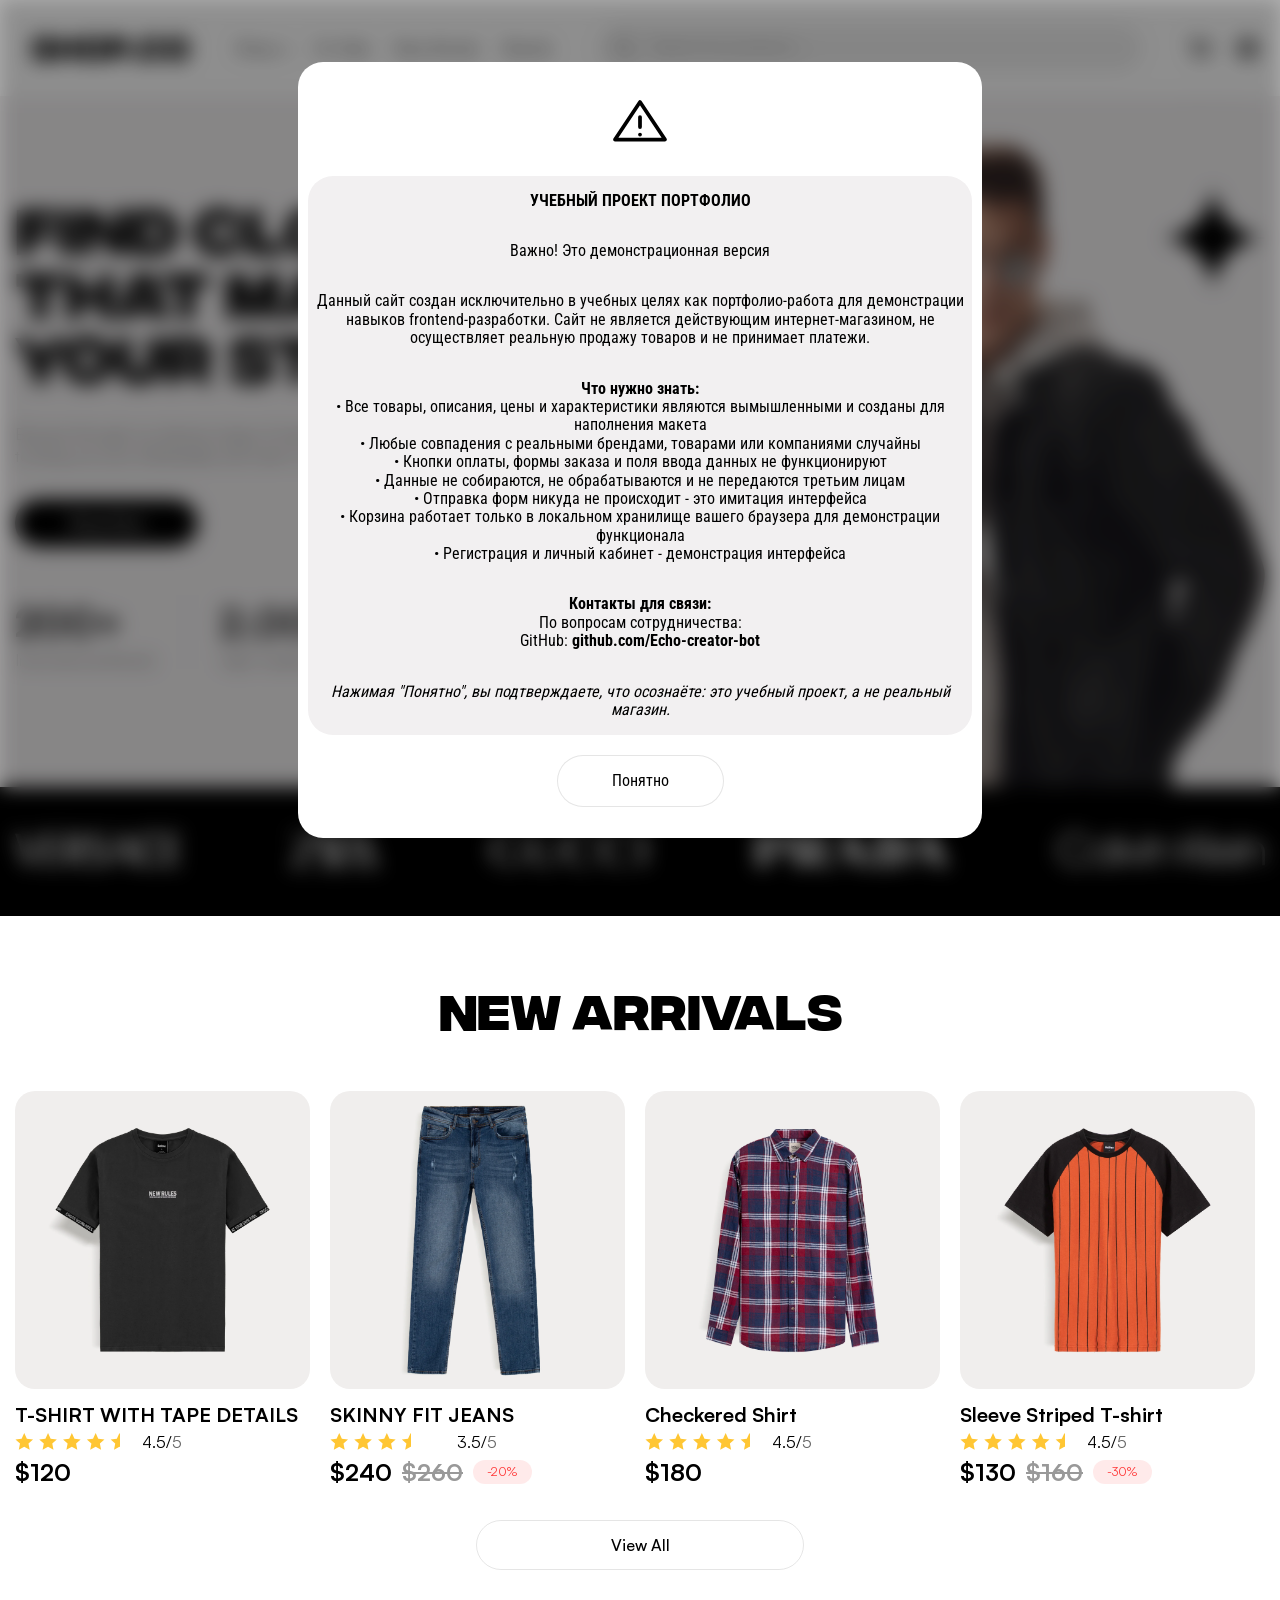
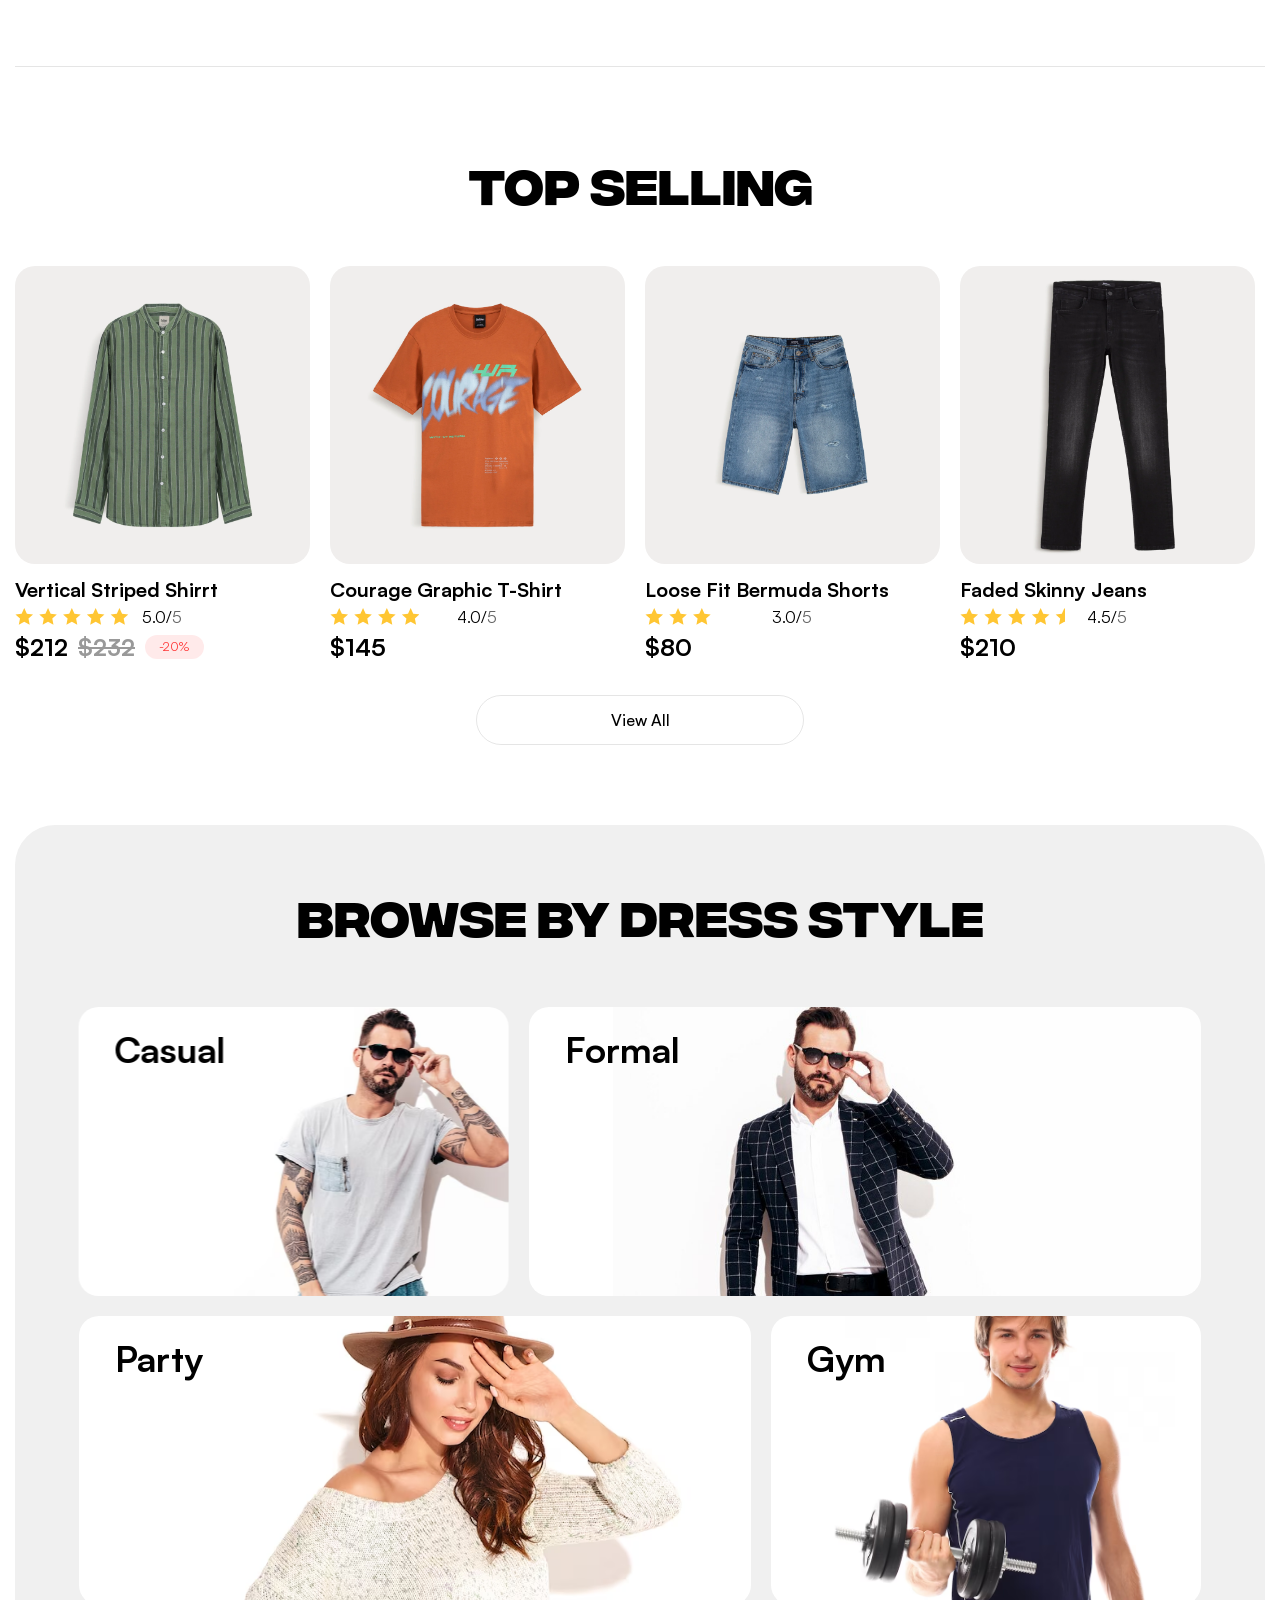
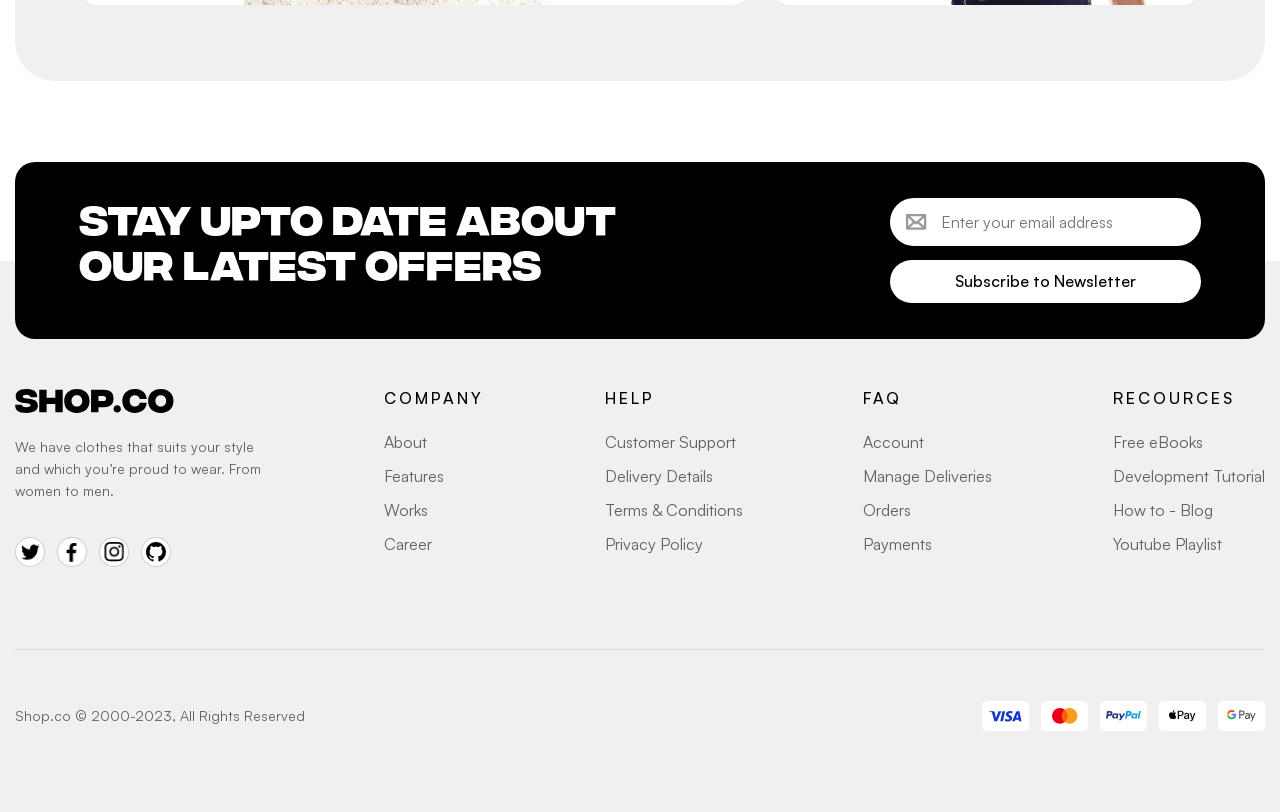
==== commit 37db801b: "first page not finally" ====
--- a/index.html
+++ b/index.html
@@ -15,7 +15,7 @@
             <div class="header-buttons-wrap">
                 <div class="header-menu-hover">
                     <button class="header-menu" id="burger">
-                        <svg class="burger-menu" width="19" height="15" viewBox="0 0 19 15" fill="none" xmlns="http://www.w3.org/2000/svg">
+                        <svg class="burger-menu" viewBox="0 0 19 15" fill="none" xmlns="http://www.w3.org/2000/svg">
                             <path d="M18.75 7.125C18.75 7.42337 18.6315 7.70952 18.4205 7.92049C18.2095 8.13147 17.9234 8.25 17.625 8.25H1.125C0.826631 8.25 0.540483 8.13147 0.329505 7.92049C0.118526 7.70952 0 7.42337 0 7.125C0 6.82663 0.118526 6.54048 0.329505 6.3295C0.540483 6.11853 0.826631 6 1.125 6H17.625C17.9234 6 18.2095 6.11853 18.4205 6.3295C18.6315 6.54048 18.75 6.82663 18.75 7.125ZM1.125 2.25H17.625C17.9234 2.25 18.2095 2.13147 18.4205 1.9205C18.6315 1.70952 18.75 1.42337 18.75 1.125C18.75 0.826631 18.6315 0.540483 18.4205 0.329505C18.2095 0.118526 17.9234 0 17.625 0H1.125C0.826631 0 0.540483 0.118526 0.329505 0.329505C0.118526 0.540483 0 0.826631 0 1.125C0 1.42337 0.118526 1.70952 0.329505 1.9205C0.540483 2.13147 0.826631 2.25 1.125 2.25ZM17.625 12H1.125C0.826631 12 0.540483 12.1185 0.329505 12.3295C0.118526 12.5405 0 12.8266 0 13.125C0 13.4234 0.118526 13.7095 0.329505 13.9205C0.540483 14.1315 0.826631 14.25 1.125 14.25H17.625C17.9234 14.25 18.2095 14.1315 18.4205 13.9205C18.6315 13.7095 18.75 13.4234 18.75 13.125C18.75 12.8266 18.6315 12.5405 18.4205 12.3295C18.2095 12.1185 17.9234 12 17.625 12Z" fill="black"/>
                         </svg>
                     </button>
@@ -31,16 +31,16 @@
                     <li class="header-top-item">
                         <div class="header-top-item-link dropdown">
                         Shop
-                        <svg width="12" height="7" viewBox="0 0 12 7" fill="none" xmlns="http://www.w3.org/2000/svg">
+                        <svg class="dropdown_ico" width="12" height="7" viewBox="0 0 12 7" fill="none" xmlns="http://www.w3.org/2000/svg">
                             <path d="M11.2826 1.28318L6.28255 6.28318C6.21287 6.3531 6.13008 6.40857 6.03892 6.44643C5.94775 6.48428 5.85001 6.50377 5.7513 6.50377C5.65259 6.50377 5.55485 6.48428 5.46369 6.44643C5.37252 6.40857 5.28973 6.3531 5.22005 6.28318L0.220051 1.28318C0.0791548 1.14228 -2.09952e-09 0.951183 0 0.751926C2.09952e-09 0.552669 0.0791548 0.361572 0.220051 0.220676C0.360947 0.0797797 0.552044 0.000625136 0.751301 0.000625133C0.950558 0.000625131 1.14165 0.0797797 1.28255 0.220676L5.75193 4.69005L10.2213 0.220051C10.3622 0.079155 10.5533 0 10.7526 0C10.9518 0 11.1429 0.079155 11.2838 0.220051C11.4247 0.360948 11.5039 0.552044 11.5039 0.751301C11.5039 0.950559 11.4247 1.14165 11.2838 1.28255L11.2826 1.28318Z" fill="black"/>
                         </svg>
                         </div>
                         <ul class="dropdown-menu">
-                            <li><a href="" class="dropdown-link"></a></li>
-                            <li><a href="" class="dropdown-link"></a></li>
-                            <li><a href="" class="dropdown-link"></a></li>
-                            <li><a href="" class="dropdown-link"></a></li>
-                            <li><a href="" class="dropdown-link"></a></li>
+                            <li><a href="" class="dropdown-link">dropdown</a></li>
+                            <li><a href="" class="dropdown-link">dropdown</a></li>
+                            <li><a href="" class="dropdown-link">dropdown</a></li>
+                            <li><a href="" class="dropdown-link">dropdown</a></li>
+                            <li><a href="" class="dropdown-link">dropdown</a></li>
                         </ul>
                     </li>
                     <li class="header-top-item"><a href="#" class="header-top-item-link">On Sale</a></li>
@@ -61,17 +61,17 @@
                 </div>
                 <div class="header-top-user-interaction">
                     <button class="search-for-576px">
-                        <svg width="21" height="21" viewBox="0 0 21 21" fill="none" xmlns="http://www.w3.org/2000/svg">
-                            <path d="M19.9399 18.348L15.4877 13.8939C16.8226 12.1544 17.4458 9.97216 17.2309 7.78998C17.0161 5.60781 15.9792 3.58907 14.3306 2.14328C12.6821 0.697486 10.5453 -0.0670986 8.35376 0.00462578C6.16221 0.0763502 4.07999 0.979013 2.5295 2.5295C0.979013 4.07999 0.0763502 6.16221 0.00462578 8.35376C-0.0670986 10.5453 0.697486 12.6821 2.14328 14.3306C3.58907 15.9792 5.60781 17.0161 7.78998 17.2309C9.97216 17.4458 12.1544 16.8226 13.8939 15.4877L18.3499 19.9445C18.4545 20.0492 18.5787 20.1322 18.7155 20.1888C18.8522 20.2455 18.9987 20.2746 19.1467 20.2746C19.2947 20.2746 19.4413 20.2455 19.578 20.1888C19.7147 20.1322 19.839 20.0492 19.9436 19.9445C20.0482 19.8399 20.1313 19.7157 20.1879 19.5789C20.2445 19.4422 20.2737 19.2957 20.2737 19.1477C20.2737 18.9997 20.2445 18.8531 20.1879 18.7164C20.1313 18.5797 20.0482 18.4554 19.9436 18.3508L19.9399 18.348ZM2.26891 8.64392C2.26891 7.38306 2.6428 6.15052 3.3433 5.10215C4.04379 4.05379 5.03943 3.23669 6.20431 2.75418C7.36919 2.27167 8.65099 2.14543 9.88762 2.39141C11.1242 2.63739 12.2602 3.24455 13.1517 4.13611C14.0433 5.02767 14.6504 6.16359 14.8964 7.40021C15.1424 8.63684 15.0162 9.91864 14.5336 11.0835C14.0511 12.2484 13.234 13.244 12.1857 13.9445C11.1373 14.645 9.90477 15.0189 8.64392 15.0189C6.95369 15.0172 5.3332 14.345 4.13803 13.1498C2.94286 11.9546 2.27065 10.3341 2.26891 8.64392Z" fill="black" fill-opacity="0.4"/>
+                        <svg class="search-for-576px-svg"  viewBox="0 0 21 21" fill="none" xmlns="http://www.w3.org/2000/svg">
+                            <path d="M19.9399 18.348L15.4877 13.8939C16.8226 12.1544 17.4458 9.97216 17.2309 7.78998C17.0161 5.60781 15.9792 3.58907 14.3306 2.14328C12.6821 0.697486 10.5453 -0.0670986 8.35376 0.00462578C6.16221 0.0763502 4.07999 0.979013 2.5295 2.5295C0.979013 4.07999 0.0763502 6.16221 0.00462578 8.35376C-0.0670986 10.5453 0.697486 12.6821 2.14328 14.3306C3.58907 15.9792 5.60781 17.0161 7.78998 17.2309C9.97216 17.4458 12.1544 16.8226 13.8939 15.4877L18.3499 19.9445C18.4545 20.0492 18.5787 20.1322 18.7155 20.1888C18.8522 20.2455 18.9987 20.2746 19.1467 20.2746C19.2947 20.2746 19.4413 20.2455 19.578 20.1888C19.7147 20.1322 19.839 20.0492 19.9436 19.9445C20.0482 19.8399 20.1313 19.7157 20.1879 19.5789C20.2445 19.4422 20.2737 19.2957 20.2737 19.1477C20.2737 18.9997 20.2445 18.8531 20.1879 18.7164C20.1313 18.5797 20.0482 18.4554 19.9436 18.3508L19.9399 18.348ZM2.26891 8.64392C2.26891 7.38306 2.6428 6.15052 3.3433 5.10215C4.04379 4.05379 5.03943 3.23669 6.20431 2.75418C7.36919 2.27167 8.65099 2.14543 9.88762 2.39141C11.1242 2.63739 12.2602 3.24455 13.1517 4.13611C14.0433 5.02767 14.6504 6.16359 14.8964 7.40021C15.1424 8.63684 15.0162 9.91864 14.5336 11.0835C14.0511 12.2484 13.234 13.244 12.1857 13.9445C11.1373 14.645 9.90477 15.0189 8.64392 15.0189C6.95369 15.0172 5.3332 14.345 4.13803 13.1498C2.94286 11.9546 2.27065 10.3341 2.26891 8.64392Z" fill="black"/>
                         </svg>
                     </button>
                     <a href="./pages/cart.html" class="header-top-interaction-CartLink">
-                        <svg width="23" height="21" viewBox="0 0 23 21" fill="none" xmlns="http://www.w3.org/2000/svg">
+                        <svg class="cart-link-svg" viewBox="0 0 23 21" fill="none" xmlns="http://www.w3.org/2000/svg">
                             <path d="M9.375 18.375C9.375 18.7458 9.26503 19.1084 9.059 19.4167C8.85298 19.725 8.56014 19.9654 8.21753 20.1073C7.87492 20.2492 7.49792 20.2863 7.1342 20.214C6.77049 20.1416 6.4364 19.963 6.17417 19.7008C5.91195 19.4386 5.73337 19.1045 5.66103 18.7408C5.58868 18.3771 5.62581 18.0001 5.76773 17.6575C5.90964 17.3149 6.14996 17.022 6.45831 16.816C6.76665 16.61 7.12916 16.5 7.5 16.5C7.99728 16.5 8.47419 16.6975 8.82582 17.0492C9.17745 17.4008 9.375 17.8777 9.375 18.375ZM17.25 16.5C16.8792 16.5 16.5166 16.61 16.2083 16.816C15.9 17.022 15.6596 17.3149 15.5177 17.6575C15.3758 18.0001 15.3387 18.3771 15.411 18.7408C15.4834 19.1045 15.662 19.4386 15.9242 19.7008C16.1864 19.963 16.5205 20.1416 16.8842 20.214C17.2479 20.2863 17.6249 20.2492 17.9675 20.1073C18.3101 19.9654 18.603 19.725 18.809 19.4167C19.015 19.1084 19.125 18.7458 19.125 18.375C19.125 17.8777 18.9275 17.4008 18.5758 17.0492C18.2242 16.6975 17.7473 16.5 17.25 16.5ZM22.0753 5.20594L19.5169 13.5216C19.3535 14.0593 19.0211 14.5301 18.569 14.864C18.1169 15.1979 17.5692 15.3771 17.0072 15.375H7.77469C7.2046 15.3732 6.65046 15.1866 6.1953 14.8433C5.74015 14.5001 5.40848 14.0186 5.25 13.4709L2.04469 2.25H1.125C0.826631 2.25 0.540483 2.13147 0.329505 1.9205C0.118526 1.70952 0 1.42337 0 1.125C0 0.826631 0.118526 0.540483 0.329505 0.329505C0.540483 0.118526 0.826631 0 1.125 0H2.32687C2.73407 0.00125797 3.12988 0.134515 3.45493 0.379779C3.77998 0.625044 4.01674 0.969093 4.12969 1.36031L4.81312 3.75H21C21.1761 3.74999 21.3497 3.7913 21.5069 3.87061C21.664 3.94992 21.8004 4.06501 21.905 4.20664C22.0096 4.34826 22.0795 4.51246 22.1091 4.68602C22.1387 4.85958 22.1271 5.03766 22.0753 5.20594ZM19.4766 6H5.45531L7.41375 12.8531C7.43617 12.9315 7.48354 13.0005 7.54867 13.0495C7.6138 13.0986 7.69315 13.1251 7.77469 13.125H17.0072C17.0875 13.1252 17.1656 13.0996 17.2303 13.052C17.2949 13.0044 17.3426 12.9373 17.3662 12.8606L19.4766 6Z" fill="black"/>
                         </svg>
                     </a>
                     <button class="header-top-interaction-user">
-                        <svg class="for-interaction-user-svg" width="21" height="21" viewBox="0 0 21 21" fill="none" xmlns="http://www.w3.org/2000/svg">
+                        <svg class="for-interaction-user-svg" viewBox="0 0 21 21" fill="none" xmlns="http://www.w3.org/2000/svg">
                             <path d="M10.125 0C8.12247 0 6.1649 0.593821 4.49986 1.70637C2.83481 2.81892 1.53706 4.40023 0.770724 6.25033C0.00438702 8.10043 -0.196122 10.1362 0.194554 12.1003C0.585229 14.0643 1.54954 15.8685 2.96555 17.2845C4.38156 18.7005 6.18566 19.6648 8.14971 20.0555C10.1138 20.4461 12.1496 20.2456 13.9997 19.4793C15.8498 18.7129 17.4311 17.4152 18.5436 15.7501C19.6562 14.0851 20.25 12.1275 20.25 10.125C20.247 7.4406 19.1793 4.86699 17.2812 2.96883C15.383 1.07067 12.8094 0.00297771 10.125 0ZM5.58469 16.5534C6.10695 15.8393 6.79028 15.2585 7.57918 14.8581C8.36808 14.4577 9.24031 14.249 10.125 14.249C11.0097 14.249 11.8819 14.4577 12.6708 14.8581C13.4597 15.2585 14.1431 15.8393 14.6653 16.5534C13.3384 17.4945 11.7518 18 10.125 18C8.49823 18 6.91165 17.4945 5.58469 16.5534ZM7.5 9.375C7.5 8.85582 7.65396 8.34831 7.9424 7.91663C8.23083 7.48495 8.6408 7.1485 9.12046 6.94982C9.60012 6.75114 10.1279 6.69915 10.6371 6.80044C11.1463 6.90172 11.614 7.15173 11.9812 7.51884C12.3483 7.88596 12.5983 8.35369 12.6996 8.86289C12.8009 9.37209 12.7489 9.89989 12.5502 10.3795C12.3515 10.8592 12.0151 11.2692 11.5834 11.5576C11.1517 11.846 10.6442 12 10.125 12C9.42881 12 8.76113 11.7234 8.26885 11.2312C7.77657 10.7389 7.5 10.0712 7.5 9.375ZM16.3125 14.9944C15.5833 14.0669 14.6539 13.3164 13.5938 12.7987C14.2694 12.1146 14.7276 11.2458 14.9108 10.3019C15.0939 9.35788 14.9938 8.38083 14.623 7.49361C14.2523 6.6064 13.6274 5.84864 12.827 5.31568C12.0267 4.78271 11.0866 4.49834 10.125 4.49834C9.16343 4.49834 8.22333 4.78271 7.42297 5.31568C6.62262 5.84864 5.99775 6.6064 5.62698 7.49361C5.25621 8.38083 5.1561 9.35788 5.33924 10.3019C5.52239 11.2458 5.98061 12.1146 6.65625 12.7987C5.5961 13.3164 4.66668 14.0669 3.9375 14.9944C3.02161 13.8333 2.45114 12.4379 2.2914 10.9677C2.13165 9.49754 2.3891 8.01211 3.03425 6.68144C3.67941 5.35078 4.6862 4.22866 5.93939 3.44355C7.19257 2.65843 8.6415 2.24203 10.1203 2.24203C11.5991 2.24203 13.0481 2.65843 14.3012 3.44355C15.5544 4.22866 16.5612 5.35078 17.2064 6.68144C17.8515 8.01211 18.109 9.49754 17.9492 10.9677C17.7895 12.4379 17.219 13.8333 16.3031 14.9944H16.3125Z" fill="black"/>
                         </svg>
                     </button>
@@ -173,7 +173,7 @@
                                 <div class="product-card-info">
                                     <div class="product-card-name ">T-SHIRT WITH TAPE DETAILS</div>
                                     <div class="product-card-rating-wrap">
-                                            <svg class="product-card-rating-star-wrap" width="114" height="19" viewBox="0 0 114 19" style="clip-path: inset(0 10% 0 0);" fill="none" xmlns="http://www.w3.org/2000/svg">
+                                            <svg class="product-card-rating-star-wrap" width="114" height="19" viewBox="0 0 114 19" style="clip-path: inset(0 8% 0 0);" fill="none" xmlns="http://www.w3.org/2000/svg">
                                                 <path d="M9.24494 0L11.8641 5.63991L18.0374 6.38809L13.4829 10.6219L14.679 16.7243L9.24494 13.701L3.8109 16.7243L5.00697 10.6219L0.452479 6.38809L6.62573 5.63991L9.24494 0Z" fill="#FFC633"/>
                                                 <path d="M33.0468 0L35.666 5.63991L41.8393 6.38809L37.2848 10.6219L38.4809 16.7243L33.0468 13.701L27.6128 16.7243L28.8089 10.6219L24.2544 6.38809L30.4276 5.63991L33.0468 0Z" fill="#FFC633"/>
                                                 <path d="M56.8487 0L59.4679 5.63991L65.6412 6.38809L61.0867 10.6219L62.2827 16.7243L56.8487 13.701L51.4147 16.7243L52.6107 10.6219L48.0562 6.38809L54.2295 5.63991L56.8487 0Z" fill="#FFC633"/>
@@ -202,7 +202,7 @@
                                 <div class="product-card-info">
                                     <div class="product-card-name">SKINNY FIT JEANS</div>
                                     <div class="product-card-rating-wrap">
-                                            <svg class="product-card-rating-star-wrap" width="114" height="19" viewBox="0 0 114 19" style="clip-path: inset(0 10% 0 0);" fill="none" xmlns="http://www.w3.org/2000/svg">
+                                            <svg class="product-card-rating-star-wrap" width="114" height="19" viewBox="0 0 114 19" style="clip-path: inset(0 29% 0 0);" fill="none" xmlns="http://www.w3.org/2000/svg">
                                                 <path d="M9.24494 0L11.8641 5.63991L18.0374 6.38809L13.4829 10.6219L14.679 16.7243L9.24494 13.701L3.8109 16.7243L5.00697 10.6219L0.452479 6.38809L6.62573 5.63991L9.24494 0Z" fill="#FFC633"/>
                                                 <path d="M33.0468 0L35.666 5.63991L41.8393 6.38809L37.2848 10.6219L38.4809 16.7243L33.0468 13.701L27.6128 16.7243L28.8089 10.6219L24.2544 6.38809L30.4276 5.63991L33.0468 0Z" fill="#FFC633"/>
                                                 <path d="M56.8487 0L59.4679 5.63991L65.6412 6.38809L61.0867 10.6219L62.2827 16.7243L56.8487 13.701L51.4147 16.7243L52.6107 10.6219L48.0562 6.38809L54.2295 5.63991L56.8487 0Z" fill="#FFC633"/>
@@ -231,7 +231,7 @@
                                 <div class="product-card-info">
                                     <div class="product-card-name">Checkered Shirt</div>
                                     <div class="product-card-rating-wrap">
-                                            <svg class="product-card-rating-star-wrap" width="114" height="19" viewBox="0 0 114 19" style="clip-path: inset(0 10% 0 0);" fill="none" xmlns="http://www.w3.org/2000/svg">
+                                            <svg class="product-card-rating-star-wrap" width="114" height="19" viewBox="0 0 114 19" style="clip-path: inset(0 8% 0 0);" fill="none" xmlns="http://www.w3.org/2000/svg">
                                                 <path d="M9.24494 0L11.8641 5.63991L18.0374 6.38809L13.4829 10.6219L14.679 16.7243L9.24494 13.701L3.8109 16.7243L5.00697 10.6219L0.452479 6.38809L6.62573 5.63991L9.24494 0Z" fill="#FFC633"/>
                                                 <path d="M33.0468 0L35.666 5.63991L41.8393 6.38809L37.2848 10.6219L38.4809 16.7243L33.0468 13.701L27.6128 16.7243L28.8089 10.6219L24.2544 6.38809L30.4276 5.63991L33.0468 0Z" fill="#FFC633"/>
                                                 <path d="M56.8487 0L59.4679 5.63991L65.6412 6.38809L61.0867 10.6219L62.2827 16.7243L56.8487 13.701L51.4147 16.7243L52.6107 10.6219L48.0562 6.38809L54.2295 5.63991L56.8487 0Z" fill="#FFC633"/>
@@ -260,7 +260,7 @@
                                 <div class="product-card-info">
                                     <div class="product-card-name">Sleeve Striped T-shirt</div>
                                     <div class="product-card-rating-wrap">
-                                            <svg class="product-card-rating-star-wrap" width="114" height="19" viewBox="0 0 114 19" style="clip-path: inset(0 10% 0 0);" fill="none" xmlns="http://www.w3.org/2000/svg">
+                                            <svg class="product-card-rating-star-wrap" width="114" height="19" viewBox="0 0 114 19" style="clip-path: inset(0 8% 0 0);" fill="none" xmlns="http://www.w3.org/2000/svg">
                                                 <path d="M9.24494 0L11.8641 5.63991L18.0374 6.38809L13.4829 10.6219L14.679 16.7243L9.24494 13.701L3.8109 16.7243L5.00697 10.6219L0.452479 6.38809L6.62573 5.63991L9.24494 0Z" fill="#FFC633"/>
                                                 <path d="M33.0468 0L35.666 5.63991L41.8393 6.38809L37.2848 10.6219L38.4809 16.7243L33.0468 13.701L27.6128 16.7243L28.8089 10.6219L24.2544 6.38809L30.4276 5.63991L33.0468 0Z" fill="#FFC633"/>
                                                 <path d="M56.8487 0L59.4679 5.63991L65.6412 6.38809L61.0867 10.6219L62.2827 16.7243L56.8487 13.701L51.4147 16.7243L52.6107 10.6219L48.0562 6.38809L54.2295 5.63991L56.8487 0Z" fill="#FFC633"/>
@@ -296,7 +296,7 @@
                                 <div class="product-card-info">
                                     <div class="product-card-name">Vertical Striped Shirrt</div>
                                     <div class="product-card-rating-wrap">
-                                            <svg class="product-card-rating-star-wrap" width="114" height="19" viewBox="0 0 114 19" style="clip-path: inset(0 10% 0 0);" fill="none" xmlns="http://www.w3.org/2000/svg">
+                                            <svg class="product-card-rating-star-wrap" width="114" height="19" viewBox="0 0 114 19" style="clip-path: inset(0 0% 0 0);" fill="none" xmlns="http://www.w3.org/2000/svg">
                                                 <path d="M9.24494 0L11.8641 5.63991L18.0374 6.38809L13.4829 10.6219L14.679 16.7243L9.24494 13.701L3.8109 16.7243L5.00697 10.6219L0.452479 6.38809L6.62573 5.63991L9.24494 0Z" fill="#FFC633"/>
                                                 <path d="M33.0468 0L35.666 5.63991L41.8393 6.38809L37.2848 10.6219L38.4809 16.7243L33.0468 13.701L27.6128 16.7243L28.8089 10.6219L24.2544 6.38809L30.4276 5.63991L33.0468 0Z" fill="#FFC633"/>
                                                 <path d="M56.8487 0L59.4679 5.63991L65.6412 6.38809L61.0867 10.6219L62.2827 16.7243L56.8487 13.701L51.4147 16.7243L52.6107 10.6219L48.0562 6.38809L54.2295 5.63991L56.8487 0Z" fill="#FFC633"/>
@@ -325,7 +325,7 @@
                                 <div class="product-card-info">
                                     <div class="product-card-name">Courage Graphic T-Shirt</div>
                                     <div class="product-card-rating-wrap">
-                                            <svg class="product-card-rating-star-wrap" width="114" height="19" viewBox="0 0 114 19" style="clip-path: inset(0 10% 0 0);" fill="none" xmlns="http://www.w3.org/2000/svg">
+                                            <svg class="product-card-rating-star-wrap" width="114" height="19" viewBox="0 0 114 19" style="clip-path: inset(0 22% 0 0);" fill="none" xmlns="http://www.w3.org/2000/svg">
                                                 <path d="M9.24494 0L11.8641 5.63991L18.0374 6.38809L13.4829 10.6219L14.679 16.7243L9.24494 13.701L3.8109 16.7243L5.00697 10.6219L0.452479 6.38809L6.62573 5.63991L9.24494 0Z" fill="#FFC633"/>
                                                 <path d="M33.0468 0L35.666 5.63991L41.8393 6.38809L37.2848 10.6219L38.4809 16.7243L33.0468 13.701L27.6128 16.7243L28.8089 10.6219L24.2544 6.38809L30.4276 5.63991L33.0468 0Z" fill="#FFC633"/>
                                                 <path d="M56.8487 0L59.4679 5.63991L65.6412 6.38809L61.0867 10.6219L62.2827 16.7243L56.8487 13.701L51.4147 16.7243L52.6107 10.6219L48.0562 6.38809L54.2295 5.63991L56.8487 0Z" fill="#FFC633"/>
@@ -354,7 +354,7 @@
                                 <div class="product-card-info">
                                     <div class="product-card-name">Loose Fit Bermuda Shorts</div>
                                     <div class="product-card-rating-wrap">
-                                            <svg class="product-card-rating-star-wrap" width="114" height="19" viewBox="0 0 114 19" style="clip-path: inset(0 10% 0 0);" fill="none" xmlns="http://www.w3.org/2000/svg">
+                                            <svg class="product-card-rating-star-wrap" width="114" height="19" viewBox="0 0 114 19" style="clip-path: inset(0 40% 0 0);" fill="none" xmlns="http://www.w3.org/2000/svg">
                                                 <path d="M9.24494 0L11.8641 5.63991L18.0374 6.38809L13.4829 10.6219L14.679 16.7243L9.24494 13.701L3.8109 16.7243L5.00697 10.6219L0.452479 6.38809L6.62573 5.63991L9.24494 0Z" fill="#FFC633"/>
                                                 <path d="M33.0468 0L35.666 5.63991L41.8393 6.38809L37.2848 10.6219L38.4809 16.7243L33.0468 13.701L27.6128 16.7243L28.8089 10.6219L24.2544 6.38809L30.4276 5.63991L33.0468 0Z" fill="#FFC633"/>
                                                 <path d="M56.8487 0L59.4679 5.63991L65.6412 6.38809L61.0867 10.6219L62.2827 16.7243L56.8487 13.701L51.4147 16.7243L52.6107 10.6219L48.0562 6.38809L54.2295 5.63991L56.8487 0Z" fill="#FFC633"/>
@@ -383,7 +383,7 @@
                                 <div class="product-card-info">
                                     <div class="product-card-name">Faded Skinny Jeans</div>
                                     <div class="product-card-rating-wrap">
-                                            <svg class="product-card-rating-star-wrap" width="114" height="19" viewBox="0 0 114 19" style="clip-path: inset(0 10% 0 0);" fill="none" xmlns="http://www.w3.org/2000/svg">
+                                            <svg class="product-card-rating-star-wrap" width="114" height="19" viewBox="0 0 114 19" style="clip-path: inset(0 8% 0 0);" fill="none" xmlns="http://www.w3.org/2000/svg">
                                                 <path d="M9.24494 0L11.8641 5.63991L18.0374 6.38809L13.4829 10.6219L14.679 16.7243L9.24494 13.701L3.8109 16.7243L5.00697 10.6219L0.452479 6.38809L6.62573 5.63991L9.24494 0Z" fill="#FFC633"/>
                                                 <path d="M33.0468 0L35.666 5.63991L41.8393 6.38809L37.2848 10.6219L38.4809 16.7243L33.0468 13.701L27.6128 16.7243L28.8089 10.6219L24.2544 6.38809L30.4276 5.63991L33.0468 0Z" fill="#FFC633"/>
                                                 <path d="M56.8487 0L59.4679 5.63991L65.6412 6.38809L61.0867 10.6219L62.2827 16.7243L56.8487 13.701L51.4147 16.7243L52.6107 10.6219L48.0562 6.38809L54.2295 5.63991L56.8487 0Z" fill="#FFC633"/>
@@ -441,7 +441,7 @@
                             </div>
                             <input type="email" class="email-for-form" placeholder="Enter your email address">
                         </div>
-                        <button class="button-Subscribe-to-Newsletter" type="submit">Subscribe to Newsletter</button>
+                        <button class="button-Subscribe-to-Newsletter" type="reset">Subscribe to Newsletter</button>
                     </div>
                 </form>
                 <div class="footer-body">
@@ -455,29 +455,28 @@
                             <div class="logo-block-text">We have clothes that suits your style and which you’re proud to wear. From women to men.</div>
                         </div>
                             <div class="footer-items-mes">
-                                <div class="icon-twit footer-ico">
+                                <a href="javascript:void(0)" class="icon-twit footer-ico">
                                     <svg class="icon-twit-svg" width="12" height="10" viewBox="0 0 12 10" fill="none" xmlns="http://www.w3.org/2000/svg">
                                         <path d="M11.1739 1.04756C10.7549 1.23379 10.3126 1.35018 9.84702 1.42002C10.3126 1.14067 10.6851 0.698371 10.848 0.162953C10.4057 0.419022 9.91686 0.605254 9.38144 0.721649C8.96242 0.279348 8.35717 0 7.70535 0C6.44829 0 5.42401 1.02428 5.42401 2.28134C5.42401 2.46758 5.44729 2.63053 5.49385 2.79348C3.60825 2.70037 1.90888 1.79248 0.768207 0.395743C0.581975 0.744929 0.46558 1.11739 0.46558 1.53641C0.46558 2.3279 0.861323 3.02627 1.48986 3.44529C1.11739 3.42202 0.768207 3.3289 0.442301 3.16595V3.18922C0.442301 4.30662 1.23379 5.23778 2.28134 5.44729C2.09511 5.49385 1.8856 5.51713 1.67609 5.51713C1.53641 5.51713 1.37346 5.49385 1.23379 5.47057C1.53641 6.37845 2.37446 7.05354 3.37546 7.05354C2.58397 7.6588 1.60625 8.03126 0.535417 8.03126C0.349185 8.03126 0.162953 8.03126 0 8.00798C1.02428 8.65979 2.21151 9.03226 3.51513 9.03226C7.72863 9.03226 10.0333 5.54041 10.0333 2.51413C10.0333 2.42102 10.0333 2.30462 10.0333 2.21151C10.4756 1.90888 10.8713 1.51314 11.1739 1.04756Z" fill="black"/>
                                     </svg>
-                                </div>
-                                <div class="icon-fb footer-ico">
+                                </a>
+                                <a href="javascript:void(0)" class="icon-fb footer-ico">
                                     <svg class="icon-fb-svg" width="7" height="13" viewBox="0 0 7 13" fill="none" xmlns="http://www.w3.org/2000/svg">
                                         <path d="M1.86888 12.1749V6.62136H0V4.45703H1.86888V2.8609C1.86888 1.00861 3.0002 0 4.65258 0C5.44408 0 6.12434 0.0589293 6.32258 0.0852686V2.02102L5.17657 2.02154C4.27792 2.02154 4.10392 2.44857 4.10392 3.0752V4.45703H6.24712L5.96807 6.62136H4.10391V12.1749H1.86888Z" fill="white"/>
                                     </svg>
-                                </div>
-                                <div class="icon-inst footer-ico">
+                                </a>
+                                <a href="javascript:void(0)" class="icon-inst footer-ico">
                                     <svg class="icon-inst-svg" width="14" height="14" viewBox="0 0 14 14" fill="none" xmlns="http://www.w3.org/2000/svg">
                                         <path d="M6.77419 1.22064C8.5829 1.22064 8.7971 1.22742 9.51161 1.26C9.94122 1.26526 10.3667 1.34414 10.7697 1.49323C11.0619 1.60592 11.3273 1.77855 11.5487 2C11.7702 2.22145 11.9428 2.48683 12.0555 2.77903C12.2046 3.18197 12.2835 3.60749 12.2887 4.0371C12.321 4.75161 12.3281 4.96581 12.3281 6.77452C12.3281 8.58322 12.3213 8.79742 12.2887 9.51193C12.2835 9.94154 12.2046 10.3671 12.0555 10.77C11.9428 11.0622 11.7702 11.3276 11.5487 11.549C11.3273 11.7705 11.0619 11.9431 10.7697 12.0558C10.3667 12.2049 9.94122 12.2838 9.51161 12.289C8.79742 12.3213 8.58323 12.3284 6.77419 12.3284C4.96516 12.3284 4.75097 12.3216 4.03677 12.289C3.60717 12.2838 3.18165 12.2049 2.77871 12.0558C2.4865 11.9431 2.22113 11.7705 1.99968 11.549C1.77822 11.3276 1.60559 11.0622 1.4929 10.77C1.34382 10.3671 1.26493 9.94154 1.25968 9.51193C1.22742 8.79742 1.22032 8.58322 1.22032 6.77452C1.22032 4.96581 1.2271 4.75161 1.25968 4.0371C1.26493 3.60749 1.34382 3.18197 1.4929 2.77903C1.60559 2.48683 1.77822 2.22145 1.99968 2C2.22113 1.77855 2.4865 1.60592 2.77871 1.49323C3.18165 1.34414 3.60717 1.26526 4.03677 1.26C4.75129 1.22774 4.96548 1.22064 6.77419 1.22064ZM6.77419 0C4.93548 0 4.70387 0.00774191 3.98129 0.0406451C3.41905 0.0518283 2.86277 0.158284 2.33613 0.355484C1.88435 0.525699 1.47516 0.79244 1.1371 1.1371C0.792129 1.47528 0.525159 1.88471 0.354839 2.33677C0.157639 2.86342 0.0511832 3.41969 0.04 3.98194C0.00774196 4.70387 0 4.93548 0 6.77419C0 8.6129 0.00774191 8.84452 0.0406451 9.5671C0.0518283 10.1293 0.158284 10.6856 0.355484 11.2123C0.525616 11.6643 0.792362 12.0737 1.1371 12.4119C1.47535 12.7567 1.88477 13.0234 2.33677 13.1935C2.86342 13.3907 3.41969 13.4972 3.98194 13.5084C4.70452 13.5406 4.93516 13.549 6.77484 13.549C8.61452 13.549 8.84516 13.5413 9.56774 13.5084C10.13 13.4972 10.6863 13.3907 11.2129 13.1935C11.6628 13.0192 12.0713 12.7528 12.4123 12.4116C12.7534 12.0703 13.0195 11.6616 13.1936 11.2116C13.3907 10.685 13.4972 10.1287 13.5084 9.56645C13.5406 8.84451 13.5484 8.6129 13.5484 6.77419C13.5484 4.93548 13.5406 4.70387 13.5077 3.98129C13.4966 3.41905 13.3901 2.86277 13.1929 2.33613C13.0228 1.88412 12.756 1.4747 12.4113 1.13645C12.073 0.791716 11.6636 0.52497 11.2116 0.354839C10.685 0.157639 10.1287 0.0511832 9.56645 0.04C8.84452 0.00774196 8.6129 0 6.77419 0Z" fill="black"/>
                                         <path d="M6.77559 3.29688C6.08756 3.29688 5.41499 3.5009 4.84292 3.88314C4.27085 4.26539 3.82497 4.80869 3.56168 5.44434C3.29838 6.07999 3.22949 6.77944 3.36372 7.45425C3.49795 8.12905 3.82926 8.7489 4.31577 9.2354C4.80227 9.72191 5.42212 10.0532 6.09692 10.1875C6.77173 10.3217 7.47118 10.2528 8.10683 9.98949C8.74248 9.7262 9.28578 9.28032 9.66803 8.70825C10.0503 8.13618 10.2543 7.46361 10.2543 6.77558C10.2543 5.85297 9.88779 4.96815 9.2354 4.31577C8.58302 3.66338 7.6982 3.29688 6.77559 3.29688ZM6.77559 9.03365C6.32898 9.03365 5.89241 8.90122 5.52107 8.6531C5.14974 8.40498 4.86031 8.05232 4.68941 7.63971C4.5185 7.2271 4.47378 6.77308 4.56091 6.33506C4.64804 5.89704 4.8631 5.49469 5.17889 5.17889C5.49469 4.8631 5.89704 4.64804 6.33506 4.56091C6.77308 4.47378 7.2271 4.5185 7.63971 4.6894C8.05232 4.86031 8.40498 5.14973 8.6531 5.52107C8.90122 5.89241 9.03365 6.32898 9.03365 6.77558C9.03365 7.37446 8.79575 7.94881 8.37228 8.37228C7.94881 8.79575 7.37446 9.03365 6.77559 9.03365Z" fill="black"/>
                                         <path d="M10.391 3.97151C10.84 3.97151 11.2039 3.60756 11.2039 3.15861C11.2039 2.70965 10.84 2.3457 10.391 2.3457C9.94207 2.3457 9.57812 2.70965 9.57812 3.15861C9.57812 3.60756 9.94207 3.97151 10.391 3.97151Z" fill="black"/>
                                     </svg>
-                                </div>
-                                <div class="icon-github footer-ico">
+                                </a>
+                                <a href="javascript:void(0)" class="icon-github footer-ico">
                                     <svg class="icon-github-svg" width="13" height="13" viewBox="0 0 13 13" fill="none" xmlns="http://www.w3.org/2000/svg">
                                         <path fill-rule="evenodd" clip-rule="evenodd" d="M6.4799 0C2.88895 0 0 2.88895 0 6.4799C0 9.34185 1.86297 11.7718 4.42793 12.6358C4.75192 12.6898 4.85992 12.5008 4.85992 12.3118C4.85992 12.1498 4.85992 11.7448 4.85992 11.2048C3.05095 11.6098 2.67296 10.3408 2.67296 10.3408C2.37596 9.58485 1.94397 9.39585 1.94397 9.39585C1.34998 8.99086 1.99797 8.99086 1.99797 8.99086C2.64596 9.04486 2.99695 9.66585 2.99695 9.66585C3.56394 10.6648 4.50893 10.3678 4.88692 10.2058C4.94092 9.77384 5.10292 9.50385 5.29191 9.34185C3.86094 9.17985 2.34896 8.61286 2.34896 6.1289C2.34896 5.42691 2.59196 4.83292 3.02395 4.40093C2.96995 4.23893 2.72696 3.59094 3.07795 2.67296C3.07795 2.67296 3.61794 2.51096 4.85992 3.34795C5.37291 3.21295 5.9399 3.13195 6.4799 3.13195C7.01989 3.13195 7.58688 3.21295 8.09987 3.34795C9.34185 2.51096 9.88184 2.67296 9.88184 2.67296C10.2328 3.56394 10.0168 4.21193 9.93584 4.40093C10.3408 4.85992 10.6108 5.42691 10.6108 6.1289C10.6108 8.61286 9.09885 9.15285 7.64088 9.31485C7.88387 9.50385 8.07287 9.90884 8.07287 10.5028C8.07287 11.3668 8.07287 12.0688 8.07287 12.2848C8.07287 12.4468 8.18087 12.6628 8.53186 12.6088C11.0968 11.7718 12.9598 9.34185 12.9598 6.4799C12.9598 2.88895 10.0708 0 6.4799 0Z" fill="black"/>
                                     </svg>
-
-                                </div>
+                                </a>
                             </div>
                         </div>
 
@@ -488,10 +487,10 @@
                                     <div class="footer-block-name">Company</div>
                                     <nav class="footer-nav">
                                         <ul class="footer-nav-list">
-                                            <li class="footer-nav-item"><a href="" class="footer-nav-link">About</a></li>
-                                            <li class="footer-nav-item"><a href="" class="footer-nav-link">Features</a></li>
-                                            <li class="footer-nav-item"><a href="" class="footer-nav-link">Works</a></li>
-                                            <li class="footer-nav-item"><a href="" class="footer-nav-link">Career</a></li>
+                                            <li class="footer-nav-item"><a href="javascript:void(0)" class="footer-nav-link">About</a></li>
+                                            <li class="footer-nav-item"><a href="javascript:void(0)" class="footer-nav-link">Features</a></li>
+                                            <li class="footer-nav-item"><a href="javascript:void(0)" class="footer-nav-link">Works</a></li>
+                                            <li class="footer-nav-item"><a href="javascript:void(0)" class="footer-nav-link">Career</a></li>
                                         </ul>
                                     </nav>
                                 </div>
@@ -499,10 +498,10 @@
                                     <div class="footer-block-name">Help</div>
                                     <nav class="footer-nav">
                                         <ul class="footer-nav-list">
-                                            <li class="footer-nav-item"><a href="" class="footer-nav-link">Customer Support</a></li>
-                                            <li class="footer-nav-item"><a href="" class="footer-nav-link">Delivery Details</a></li>
-                                            <li class="footer-nav-item"><a href="" class="footer-nav-link">Terms & Conditions</a></li>
-                                            <li class="footer-nav-item"><a href="" class="footer-nav-link">Privacy Policy</a></li>
+                                            <li class="footer-nav-item"><a href="javascript:void(0)" class="footer-nav-link">Customer Support</a></li>
+                                            <li class="footer-nav-item"><a href="javascript:void(0)" class="footer-nav-link">Delivery Details</a></li>
+                                            <li class="footer-nav-item"><a href="javascript:void(0)" class="footer-nav-link">Terms & Conditions</a></li>
+                                            <li class="footer-nav-item"><a href="javascript:void(0)" class="footer-nav-link">Privacy Policy</a></li>
                                         </ul>
                                     </nav>
                                 </div>
@@ -512,10 +511,10 @@
                                     <div class="footer-block-name">FAQ</div>
                                     <nav class="footer-nav">
                                         <ul class="footer-nav-list">
-                                            <li class="footer-nav-item"><a href="" class="footer-nav-link">Account</a></li>
-                                            <li class="footer-nav-item"><a href="" class="footer-nav-link">Manage Deliveries</a></li>
-                                            <li class="footer-nav-item"><a href="" class="footer-nav-link">Orders</a></li>
-                                            <li class="footer-nav-item"><a href="" class="footer-nav-link">Payments</a></li>
+                                            <li class="footer-nav-item"><a href="javascript:void(0)" class="footer-nav-link">Account</a></li>
+                                            <li class="footer-nav-item"><a href="javascript:void(0)" class="footer-nav-link">Manage Deliveries</a></li>
+                                            <li class="footer-nav-item"><a href="javascript:void(0)" class="footer-nav-link">Orders</a></li>
+                                            <li class="footer-nav-item"><a href="javascript:void(0)" class="footer-nav-link">Payments</a></li>
                                         </ul>
                                     </nav>
                                 </div>
@@ -523,10 +522,10 @@
                                     <div class="footer-block-name">RECOURCES</div>
                                     <nav class="footer-nav">
                                         <ul class="footer-nav-list">
-                                            <li class="footer-nav-item"><a href="" class="footer-nav-link">Free eBooks</a></li>
-                                            <li class="footer-nav-item"><a href="" class="footer-nav-link">Development Tutorial</a></li>
-                                            <li class="footer-nav-item"><a href="" class="footer-nav-link">How to - Blog</a></li>
-                                            <li class="footer-nav-item"><a href="" class="footer-nav-link">Youtube Playlist</a></li>
+                                            <li class="footer-nav-item"><a href="javascript:void(0)" class="footer-nav-link">Free eBooks</a></li>
+                                            <li class="footer-nav-item"><a href="javascript:void(0)" class="footer-nav-link">Development Tutorial</a></li>
+                                            <li class="footer-nav-item"><a href="javascript:void(0)" class="footer-nav-link">How to - Blog</a></li>
+                                            <li class="footer-nav-item"><a href="javascript:void(0)" class="footer-nav-link">Youtube Playlist</a></li>
                                         </ul>
                                     </nav>
                                 </div>
@@ -538,7 +537,7 @@
                     <div class="footer-end-content">
                         <div class="footer-end-copyright">Shop.co © 2000-2023, All Rights Reserved</div>
                         <div class="wrappe-pay">
-                            <button class="icon-pay">
+                            <button class="icon-pay visa">
                                 <svg width="33" height="11" viewBox="0 0 33 11" fill="none" xmlns="http://www.w3.org/2000/svg">
                                     <path d="M16.1111 0.185933L13.9369 10.3495H11.3078L13.4823 0.185933H16.1111ZM27.1728 6.74857L28.557 2.93181L29.3535 6.74857H27.1728ZM30.1062 10.3495H32.5381L30.416 0.185933H28.1713C27.6669 0.185933 27.2413 0.479306 27.0518 0.931592L23.1074 10.3495H25.8684L26.4165 8.83179H29.7897L30.1062 10.3495ZM23.2444 7.03101C23.2557 4.3485 19.5348 4.20085 19.5605 3.00258C19.5682 2.63747 19.916 2.25017 20.6755 2.15077C21.0528 2.10155 22.0902 2.06391 23.2682 2.60595L23.7295 0.450677C23.0968 0.220996 22.2826 0 21.2699 0C18.6714 0 16.8423 1.38163 16.8269 3.35997C16.8104 4.82298 18.1326 5.63941 19.1288 6.12579C20.153 6.62408 20.4972 6.94319 20.4927 7.38872C20.486 8.07101 19.6757 8.37146 18.9197 8.38336C17.5976 8.40427 16.8304 8.02662 16.2189 7.7416L15.7425 9.96861C16.3566 10.2507 17.4905 10.4958 18.6669 10.5084C21.4285 10.5084 23.2354 9.14382 23.2444 7.03101ZM12.3542 0.185933L8.09448 10.3495H5.31483L3.21875 2.23826C3.09136 1.73869 2.9807 1.55598 2.59372 1.34528C1.96226 1.00268 0.918402 0.68068 0 0.481237L0.0627279 0.185933H4.53636C5.10638 0.185933 5.61946 0.565517 5.74878 1.22207L6.856 7.10371L9.59191 0.185933H12.3542Z" fill="#1434CB"/>
                                 </svg>
@@ -584,6 +583,186 @@
 </div>
         </div>
     </footer>
+    <div class="disclaimer">
+        <div class="disclaimer-content">
+            <div class="wrap-for-decor">
+                <div class="disclaimer-icon">
+                    <svg width="24" height="24" viewBox="0 0 24 24" fill="none" xmlns="http://www.w3.org/2000/svg">
+                        <path d="M12 4L22 19H2L12 4Z" stroke="currentColor" stroke-width="1.5" stroke-linejoin="round"/>
+                        <path d="M12 10V14" stroke="currentColor" stroke-width="1.5" stroke-linecap="round"/>
+                        <circle cx="12" cy="17" r="0.5" fill="currentColor" stroke="currentColor" stroke-width="0.5"/>
+                    </svg>
+                </div>
+                <div class="disclaimer-text">
+                    <p class="disclaimer-tittle ">УЧЕБНЫЙ ПРОЕКТ ПОРТФОЛИО</p>
+                    <p class="disclaimer-small">Важно! Это демонстрационная версия</p>
+                    <p class="disclaimer-small">Данный сайт создан исключительно в учебных целях как портфолио-работа для демонстрации навыков frontend-разработки. Сайт не является действующим интернет-магазином, не осуществляет реальную продажу товаров и не принимает платежи.</p>
+                    <p class="disclaimer-small"><strong>Что нужно знать:</strong><br>
+                • Все товары, описания, цены и характеристики являются вымышленными и созданы для наполнения макета<br>
+                • Любые совпадения с реальными брендами, товарами или компаниями случайны<br>
+                • Кнопки оплаты, формы заказа и поля ввода данных не функционируют<br>
+                • Данные не собираются, не обрабатываются и не передаются третьим лицам<br>
+                • Отправка форм никуда не происходит - это имитация интерфейса<br>
+                • Корзина работает только в локальном хранилище вашего браузера для демонстрации функционала<br>
+                • Регистрация и личный кабинет - демонстрация интерфейса</p>
+                    <p class="disclaimer-small"><strong>Контакты для связи:</strong><br>
+                По вопросам сотрудничества:<br>
+                GitHub: <strong>github.com/Echo-creator-bot</strong></p>
+                    <p class="disclaimer-small "><em>Нажимая "Понятно", вы подтверждаете, что осознаёте: это учебный проект, а не реальный магазин.</em></p>
+                </div>
+                <button class="disclaimer-close button-anim button-bac" onclick="closeDisclaimer()">Понятно</button>
+            </div>
+        </div>
+    </div>
+    <div class="autorization">
+        <div class="form-wrtap">
+            <div class="close-wrap">
+                <button class="close-form">
+                    <svg width="24" height="24" viewBox="0 0 24 24" fill="none" xmlns="http://www.w3.org/2000/svg">
+                        <path d="M18 6L6 18M6 6L18 18" stroke="currentColor" stroke-width="2" stroke-linecap="round" stroke-linejoin="round"/>
+                    </svg>
+                </button>
+            </div>
+            <div class="content-wrap">
+                <div class="autorization-logo">
+                    <svg class="header-top-logo-svg" width="159" height="24" viewBox="0 0 159 24" fill="none" xmlns="http://www.w3.org/2000/svg">
+                        <path d="M11.3867 23.8933C3.65333 23.8667 2.08616e-07 21.4667 0.186667 15.6533H6.82667C6.90667 17.1733 8.18667 18.1067 11.3867 18.1333C14.2133 18.16 15.52 17.36 15.52 16.32C15.52 15.6 15.12 14.8533 12.9333 14.5333L10.0533 14.08C5.81333 13.3867 0.72 12.88 0.72 7.14667C0.72 2.72 4.32 0 11.44 0C17.8667 0 22.3467 1.78667 22.2133 8.18667H15.6267C15.36 6.69333 14.1067 5.76 11.28 5.76C8.82667 5.76 7.81333 6.50667 7.81333 7.52C7.81333 8.16 8.21333 8.93333 9.92 9.2L12.2933 9.6C16.7467 10.3467 22.8533 10.48 22.8533 16.6133C22.8533 21.4933 19.0667 23.92 11.3867 23.8933ZM40.3313 0.746668H47.7179V23.1467H40.3313V15.04H31.6379V23.1467H24.2513V0.746668H31.6379V8.85333H40.3313V0.746668ZM61.8883 23.8933C54.1817 23.8933 49.195 19.12 49.195 11.9467C49.195 4.77333 54.1817 0 61.8883 0C69.595 0 74.5817 4.77333 74.5817 11.9467C74.5817 19.12 69.595 23.8933 61.8883 23.8933ZM61.8883 17.52C64.8217 17.52 67.2483 15.4933 67.2483 11.9467C67.2483 8.4 64.8217 6.37333 61.8883 6.37333C58.955 6.37333 56.5283 8.4 56.5283 11.9467C56.5283 15.4933 58.955 17.52 61.8883 17.52ZM76.0638 23.1467V0.746668H88.7838C94.8904 0.746668 98.5171 3.46667 98.5171 9.49333C98.5171 15.52 94.8904 18.24 88.8104 18.24H83.4504V23.1467H76.0638ZM83.4504 12.1067H88.1438C89.9304 12.1067 91.0771 11.2267 91.0771 9.49333C91.0771 7.76 89.9304 6.88 88.1704 6.88H83.4504V12.1067ZM102.213 23.5733C100.213 23.5733 98.5325 21.92 98.5325 19.9467C98.5325 17.9733 100.213 16.32 102.213 16.32C104.213 16.32 105.893 17.9733 105.893 19.9467C105.893 21.92 104.213 23.5733 102.213 23.5733ZM119.938 23.8933C112.391 23.8933 107.351 19.12 107.351 11.9467C107.351 4.77333 112.391 0 119.938 0C125.405 0 131.005 2.4 131.751 9.97333H124.711C124.098 7.52 122.365 6.37333 119.938 6.37333C117.005 6.37333 114.685 8.56 114.685 11.9467C114.685 15.3333 117.005 17.52 119.938 17.52C122.365 17.52 124.098 16.3733 124.711 13.8667H131.751C131.005 21.4933 125.458 23.8933 119.938 23.8933ZM145.795 23.8933C138.088 23.8933 133.101 19.12 133.101 11.9467C133.101 4.77333 138.088 0 145.795 0C153.501 0 158.488 4.77333 158.488 11.9467C158.488 19.12 153.501 23.8933 145.795 23.8933ZM145.795 17.52C148.728 17.52 151.155 15.4933 151.155 11.9467C151.155 8.4 148.728 6.37333 145.795 6.37333C142.861 6.37333 140.435 8.4 140.435 11.9467C140.435 15.4933 142.861 17.52 145.795 17.52Z" fill="black"/>
+                    </svg>
+                </div>
+                <div class="button-wrrap">
+                    <button class="button-log-sign log-in">LOG IN</button>
+                    <button class="button-log-sign sign-up">SIGN UP</button>
+                </div>
+                <form class="LogIn-wrap">
+                    <div class="username-wrap">
+                        <p class="username-signature">USERNAME</p>
+                        <div class="autorization-input-wrap">
+                            <div class="autorization-svg-wrap">
+                                <svg class="autorization-svg" width="48" height="48" viewBox="0 0 48 48" fill="none" xmlns="http://www.w3.org/2000/svg">
+                                    <circle cx="16" cy="16" r="6" stroke="#00000066" stroke-width="2" fill="none"/>
+                                    <path d="M4 32C4 28 8 22 16 22C24 22 28 28 28 32" stroke="#00000066" stroke-width="2" stroke-linecap="round" fill="none"/>
+                                </svg>
+                            </div>
+                            <div class="autorization-input">
+                                <input type="text" class="autorization-input-field">
+                            </div>
+                        </div>
+                    </div>
+                    <div class="username-wrap">
+                        <p class="username-signature">PASSWORD</p>
+                        <div class="autorization-input-wrap">
+                            <div class="autorization-svg-wrap">
+                                <svg class="svg-key" viewBox="0 0 24 24" fill="none" xmlns="http://www.w3.org/2000/svg">
+                                    <path d="M12 2C9.23858 2 7 4.23858 7 7V10H6C5.44772 10 5 10.4477 5 11V20C5 20.5523 5.44772 21 6 21H18C18.5523 21 19 20.5523 19 20V11C19 10.4477 18.5523 10 18 10H17V7C17 4.23858 14.7614 2 12 2ZM9 7C9 5.34315 10.3431 4 12 4C13.6569 4 15 5.34315 15 7V10H9V7Z" fill="currentColor"/>
+                                </svg>
+                            </div>
+                            <div class="autorization-input">
+                                <input type="password" class="autorization-input-field">
+                            </div>
+                        </div>
+                    </div>
+                    <div class="checbox">
+                        <input type="checkbox" id="remember">
+                        <label for="remember">Remember me</label>
+                    </div>
+                    <button class="Sign-In button-anim button-bac">SIGN IN</button>
+                    <div class="decoration-stroke"></div>
+                    <a href="javascript:void(0)" class="ForgotPassword">Forgot password?</a>
+                </form>
+                <form class="SignUp-wrap">
+                    <div class="username-wrap">
+                        <p class="username-signature">Enter your username</p>
+                        <div class="autorization-input-wrap">
+                            <div class="autorization-svg-wrap">
+                                <svg class="autorization-svg" width="48" height="48" viewBox="0 0 48 48" fill="none" xmlns="http://www.w3.org/2000/svg">
+                                    <circle cx="16" cy="16" r="6" stroke="#00000066" stroke-width="2" fill="none"/>
+                                    <path d="M4 32C4 28 8 22 16 22C24 22 28 28 28 32" stroke="#00000066" stroke-width="2" stroke-linecap="round" fill="none"/>
+                                </svg>
+                            </div>
+                            <div class="autorization-input">
+                                <input type="text" class="autorization-input-field">
+                            </div>
+                        </div>
+                    </div>
+                    <div class="username-wrap">
+                        <p class="username-signature">Enter your email</p>
+                        <div class="autorization-input-wrap">
+                            <div class="autorization-svg-wrap">
+                                <svg class="svg-for-form-for-email" width="21" height="16" viewBox="0 0 21 16" fill="none" xmlns="http://www.w3.org/2000/svg">
+                                    <path d="M19.125 0H1.125C0.826631 0 0.540483 0.118526 0.329505 0.329505C0.118526 0.540483 0 0.826631 0 1.125V13.875C0 14.3723 0.197544 14.8492 0.549175 15.2008C0.900805 15.5525 1.37772 15.75 1.875 15.75H18.375C18.8723 15.75 19.3492 15.5525 19.7008 15.2008C20.0525 14.8492 20.25 14.3723 20.25 13.875V1.125C20.25 0.826631 20.1315 0.540483 19.9205 0.329505C19.7095 0.118526 19.4234 0 19.125 0ZM10.125 7.84875L4.01719 2.25H16.2328L10.125 7.84875ZM6.82406 7.875L2.25 12.0675V3.6825L6.82406 7.875ZM8.48906 9.40125L9.36469 10.2047C9.57219 10.395 9.84348 10.5005 10.125 10.5005C10.4065 10.5005 10.6778 10.395 10.8853 10.2047L11.7609 9.40125L16.2328 13.5H4.01719L8.48906 9.40125ZM13.4259 7.875L18 3.6825V12.0675L13.4259 7.875Z" fill="black" fill-opacity="0.4"/>
+                                </svg>
+                            </div>
+                            <div class="autorization-input">
+                                <input type="email" class="autorization-input-field">
+                            </div>
+                        </div>
+                    </div>
+                    <div class="username-wrap">
+                        <p class="username-signature">Enter your password</p>
+                        <div class="autorization-input-wrap">
+                            <div class="autorization-svg-wrap">
+                                <svg class="svg-key" viewBox="0 0 24 24" fill="none" xmlns="http://www.w3.org/2000/svg">
+                                    <path d="M12 2C9.23858 2 7 4.23858 7 7V10H6C5.44772 10 5 10.4477 5 11V20C5 20.5523 5.44772 21 6 21H18C18.5523 21 19 20.5523 19 20V11C19 10.4477 18.5523 10 18 10H17V7C17 4.23858 14.7614 2 12 2ZM9 7C9 5.34315 10.3431 4 12 4C13.6569 4 15 5.34315 15 7V10H9V7Z" fill="currentColor"/>
+                                </svg>
+                            </div>
+                            <div class="autorization-input">
+                                <input type="password" class="autorization-input-field">
+                            </div>
+                        </div>
+                        <p class="username-signature">Repeat the password</p>
+                        <div class="autorization-input-wrap">
+                            <div class="autorization-svg-wrap">
+
+                            </div>
+                            <div class="autorization-input">
+                                <input type="password" class="autorization-input-field">
+                            </div>
+                        </div>
+                    </div>
+                    <button class="Sign-In button-anim button-bac Sign_up_test">SIGN UP</button>
+                </form>
+            </div>
+        </div>
+    </div>
+    <div class="nav-burger">
+        <div class="nav-burger-wrap">
+            <div class="wrap-logo-burger">
+                <button class="wrap-button-back">
+                    <svg width="19" height="16" viewBox="0 0 19 16" fill="none" xmlns="http://www.w3.org/2000/svg">
+                        <path d="M7.08089 0.332033L0.330892 7.08203C0.226013 7.18655 0.142797 7.31074 0.0860175 7.44749C0.0292357 7.58423 5.62635e-06 7.73084 5.62811e-06 7.87891C5.62988e-06 8.02697 0.0292357 8.17358 0.0860175 8.31033C0.142797 8.44708 0.226013 8.57127 0.330892 8.67578L7.08089 15.4258C7.29224 15.6371 7.57888 15.7559 7.87777 15.7559C8.17665 15.7559 8.4633 15.6371 8.67464 15.4258C8.88599 15.2144 9.00472 14.9278 9.00472 14.6289C9.00472 14.33 8.88599 14.0434 8.67464 13.832L3.84558 9.00297L17.6268 9.00297C17.9252 9.00297 18.2113 8.88444 18.4223 8.67347C18.6333 8.46249 18.7518 8.17634 18.7518 7.87797C18.7518 7.5796 18.6333 7.29345 18.4223 7.08248C18.2113 6.8715 17.9252 6.75297 17.6268 6.75297L3.84558 6.75297L8.67558 1.92391C8.88693 1.71256 9.00566 1.42592 9.00566 1.12703C9.00566 0.828148 8.88693 0.541504 8.67558 0.330159C8.46424 0.118815 8.17759 8.02347e-05 7.87871 8.02383e-05C7.57982 8.02419e-05 7.29318 0.118815 7.08183 0.330159L7.08089 0.332033Z" fill="black"/>
+                    </svg>
+                </button>
+                <a href="#" class="header-top-logo ">
+                    <svg class="header-top-logo-svg" width="159" height="24" viewBox="0 0 159 24" fill="none" xmlns="http://www.w3.org/2000/svg">
+                        <path d="M11.3867 23.8933C3.65333 23.8667 2.08616e-07 21.4667 0.186667 15.6533H6.82667C6.90667 17.1733 8.18667 18.1067 11.3867 18.1333C14.2133 18.16 15.52 17.36 15.52 16.32C15.52 15.6 15.12 14.8533 12.9333 14.5333L10.0533 14.08C5.81333 13.3867 0.72 12.88 0.72 7.14667C0.72 2.72 4.32 0 11.44 0C17.8667 0 22.3467 1.78667 22.2133 8.18667H15.6267C15.36 6.69333 14.1067 5.76 11.28 5.76C8.82667 5.76 7.81333 6.50667 7.81333 7.52C7.81333 8.16 8.21333 8.93333 9.92 9.2L12.2933 9.6C16.7467 10.3467 22.8533 10.48 22.8533 16.6133C22.8533 21.4933 19.0667 23.92 11.3867 23.8933ZM40.3313 0.746668H47.7179V23.1467H40.3313V15.04H31.6379V23.1467H24.2513V0.746668H31.6379V8.85333H40.3313V0.746668ZM61.8883 23.8933C54.1817 23.8933 49.195 19.12 49.195 11.9467C49.195 4.77333 54.1817 0 61.8883 0C69.595 0 74.5817 4.77333 74.5817 11.9467C74.5817 19.12 69.595 23.8933 61.8883 23.8933ZM61.8883 17.52C64.8217 17.52 67.2483 15.4933 67.2483 11.9467C67.2483 8.4 64.8217 6.37333 61.8883 6.37333C58.955 6.37333 56.5283 8.4 56.5283 11.9467C56.5283 15.4933 58.955 17.52 61.8883 17.52ZM76.0638 23.1467V0.746668H88.7838C94.8904 0.746668 98.5171 3.46667 98.5171 9.49333C98.5171 15.52 94.8904 18.24 88.8104 18.24H83.4504V23.1467H76.0638ZM83.4504 12.1067H88.1438C89.9304 12.1067 91.0771 11.2267 91.0771 9.49333C91.0771 7.76 89.9304 6.88 88.1704 6.88H83.4504V12.1067ZM102.213 23.5733C100.213 23.5733 98.5325 21.92 98.5325 19.9467C98.5325 17.9733 100.213 16.32 102.213 16.32C104.213 16.32 105.893 17.9733 105.893 19.9467C105.893 21.92 104.213 23.5733 102.213 23.5733ZM119.938 23.8933C112.391 23.8933 107.351 19.12 107.351 11.9467C107.351 4.77333 112.391 0 119.938 0C125.405 0 131.005 2.4 131.751 9.97333H124.711C124.098 7.52 122.365 6.37333 119.938 6.37333C117.005 6.37333 114.685 8.56 114.685 11.9467C114.685 15.3333 117.005 17.52 119.938 17.52C122.365 17.52 124.098 16.3733 124.711 13.8667H131.751C131.005 21.4933 125.458 23.8933 119.938 23.8933ZM145.795 23.8933C138.088 23.8933 133.101 19.12 133.101 11.9467C133.101 4.77333 138.088 0 145.795 0C153.501 0 158.488 4.77333 158.488 11.9467C158.488 19.12 153.501 23.8933 145.795 23.8933ZM145.795 17.52C148.728 17.52 151.155 15.4933 151.155 11.9467C151.155 8.4 148.728 6.37333 145.795 6.37333C142.861 6.37333 140.435 8.4 140.435 11.9467C140.435 15.4933 142.861 17.52 145.795 17.52Z" fill="black"/>
+                    </svg>
+                </a>
+            </div>
+            <nav class="burger-nav-nav">
+                <ul class="burger-nav-ul">
+                    <li class="burger-nav-li burger_dropdown">
+                        <div class="wrap-for-burger-button-dropdown">
+                            Shop
+                            <svg class="dropdown_ico" width="12" height="7" viewBox="0 0 12 7" fill="none" xmlns="http://www.w3.org/2000/svg">
+                                <path d="M11.2826 1.28318L6.28255 6.28318C6.21287 6.3531 6.13008 6.40857 6.03892 6.44643C5.94775 6.48428 5.85001 6.50377 5.7513 6.50377C5.65259 6.50377 5.55485 6.48428 5.46369 6.44643C5.37252 6.40857 5.28973 6.3531 5.22005 6.28318L0.220051 1.28318C0.0791548 1.14228 -2.09952e-09 0.951183 0 0.751926C2.09952e-09 0.552669 0.0791548 0.361572 0.220051 0.220676C0.360947 0.0797797 0.552044 0.000625136 0.751301 0.000625133C0.950558 0.000625131 1.14165 0.0797797 1.28255 0.220676L5.75193 4.69005L10.2213 0.220051C10.3622 0.079155 10.5533 0 10.7526 0C10.9518 0 11.1429 0.079155 11.2838 0.220051C11.4247 0.360948 11.5039 0.552044 11.5039 0.751301C11.5039 0.950559 11.4247 1.14165 11.2838 1.28255L11.2826 1.28318Z" fill="black"/>
+                            </svg>
+                        </div>
+                        <ul class="burger-nav-dropdown-menu-ul">
+                            <li class="burger-nav-dropdown-menu-li"><a href="#" class="burger-nav-dropdown-menu-link">dropdown</a></li>
+                            <li class="burger-nav-dropdown-menu-li"><a href="#" class="burger-nav-dropdown-menu-link">dropdown</a></li>
+                            <li class="burger-nav-dropdown-menu-li"><a href="#" class="burger-nav-dropdown-menu-link">dropdown</a></li>
+                            <li class="burger-nav-dropdown-menu-li"><a href="#" class="burger-nav-dropdown-menu-link">dropdown</a></li>
+                        </ul>
+                    </li>
+                    <li class="burger-nav-li"><a href="#" class="burger-nav-link ">On Sale</a></li>
+                    <li class="burger-nav-li"><a href="#" class="burger-nav-link ">New Arrivals</a></li>
+                    <li class="burger-nav-li"><a href="#" class="burger-nav-link ">Brands</a></li>
+                </ul>
+            </nav>
+
+
+        </div>
+    </div>
     <script src="./script.js"></script>
 </body>
 </html>
--- a/styles/fonts.css
+++ b/styles/fonts.css
@@ -26,3 +26,24 @@
     font-style: normal;
     font-display: swap;
 }
+@font-face {
+    font-family: 'Roboto Condensed';
+    src: url('../fonts/RobotoCondensed-Regular.woff2') format('woff2');
+    font-weight: 400;
+    font-style: normal;
+    font-display: swap;
+}
+@font-face {
+    font-family: 'Roboto Condensed';
+    src: url('../fonts/RobotoCondensed-Medium.woff2') format('woff2');
+    font-weight: 500;
+    font-style: normal;
+    font-display: swap;
+}
+@font-face {
+    font-family: 'Roboto Condensed';
+    src: url('../fonts/RobotoCondensed-Bold.woff2') format('woff2');
+    font-weight: 700;
+    font-style: normal;
+    font-display: swap;
+}
--- a/styles/styles.css
+++ b/styles/styles.css
@@ -34,6 +34,7 @@
     text-decoration: none;
     color: inherit;
     transition: all 0.4s ease;
+    outline: none;
 }
 .button-anim{
     display: inline-block;
@@ -82,6 +83,295 @@
 .product-card-price-sell.visible {
     display: block;
 }
+/* дисклеймер*/
+.disclaimer{
+    display: block;
+    position: fixed;
+    z-index: 999;
+    background-color: var(--black);
+    top: 0px;
+    bottom: 0px;
+    left: 0%;
+    right: 0px;
+    width: 100%;
+    height: 100%;
+    backdrop-filter: blur(10px) brightness(0.8);
+    -webkit-backdrop-filter: blur(10px) brightness(0.8);
+    background-color: rgba(0, 0, 0, 0.3);
+    display: flex;
+    justify-content: center;
+    align-items: center;
+
+}
+.disclaimer-content{
+    width: 684px;
+    border-radius: 25px;
+}
+.wrap-for-decor{
+    
+    background-color: var(--white);
+    display: flex;
+    justify-content: center;
+    align-items: center;
+    flex-direction: column;
+    border-radius: 25px;
+    height: 100%;
+    gap: 20px;
+    padding: 30px 10px;
+    border: 0px solid ;
+}
+.disclaimer-text{
+    display: flex;
+    flex-direction: column;
+    align-items: center;
+    background-color: var(--light-gray);
+    border-radius: 25px;
+
+
+}
+.disclaimer-tittle{
+    text-align: center;
+    font-family: 'Roboto Condensed';
+    font-weight: 700;
+}
+.disclaimer-icon svg{
+    width: 60px;
+    height: 60px;
+}
+.disclaimer-small{
+    font-family: 'Roboto Condensed';
+    text-align: center;
+}
+.disclaimer-close{
+    padding: 16px 54px;
+    background-color: inherit ;
+    font-family: 'Roboto Condensed';
+    border-radius: 62px;
+    border: 1px solid #0000001A;
+
+}
+/**/
+.autorization{
+    display: none;
+    position: fixed;
+    top: 0;
+    width: 100%;
+    height: 100%;
+    flex-direction: column;
+    justify-content: center;
+    align-items: center;
+
+}
+.autorization * {
+    font-family: 'Satoshi';
+}
+.form-wrtap{
+    background-color: var(--white);
+    display: flex;
+    flex-direction: column;
+    border-radius: 30px;
+    width: 400px;
+}
+.close-wrap{
+    display: flex;
+    justify-content: flex-end;
+}
+.content-wrap{
+    padding: 64px 64px 32px 64px;
+    display: flex;
+    flex-direction: column;
+    align-items: center;
+    gap: 32px;
+}
+.close-form{
+    background-color: inherit;
+    margin: 10px 10px 0 0;
+    display: flex;
+    align-items: center;
+    justify-content: center;
+    border: none;
+    width: 36px;
+    height: 36px;
+    will-change: transform;
+    transition: all 0.4s ease;
+}
+.close-form svg path {
+    transition: opacity 0.4s ease;
+}
+.close-form:hover{
+    border-radius: 50%;
+    background-color: var(--light-gray);
+    transform: scale(1.1);
+}
+.close-form:hover svg path {
+    opacity: 0.6;
+}
+.header-top-logo-svg{
+    will-change: transform;
+    transition: all 0.4s ease;
+}
+.header-top-logo-svg path {
+    transition: opacity 0.4s ease;
+}
+.header-top-logo-svg:hover {
+    transform: scale(1.1);
+}
+.header-top-logo-svg:hover path {
+    opacity: 0.6;
+}
+.button-log-sign{
+    background-color: inherit;
+    border: none;
+    will-change: transform;
+    transition: all 0.4s ease;
+}
+.button-log-sign:hover {
+    transform: translateY(-2px);
+}
+.button-log-sign:active {
+    transform: scale(0.92);
+}
+.LogIn-wrap{
+    display: flex;
+    flex-direction: column;
+}
+.username-wrap{
+    display: flex;
+    flex-direction: column; 
+    gap: 5px;
+}
+.log-in{
+    text-decoration: solid black;
+}
+.username-signature{
+    padding-left: 48px;
+    opacity: 0.6;
+    font-family: 'Satoshi';
+    margin: 0;
+}
+.autorization-input-wrap{
+    display: flex;
+    align-items: center;
+    justify-content: space-between;
+}
+.autorization-svg-wrap {
+    display: flex;
+    align-items: center;
+    justify-content: center;
+}
+.svg-key{
+    width: 34px;
+    height: 33px;
+}
+.svg-key path {
+    opacity: 0.4;
+}
+.autorization-input{
+    height: 24px;
+    background-color: var(--light-gray);
+    border-radius: 62px;
+    padding: 5px 12px;
+    display: flex;
+    align-items: center;
+    
+}
+.checbox{
+    margin-top: 32px;
+    display: flex;
+    align-items: center;
+    gap: 5px;
+    padding-left: 10px;
+    opacity: 0.6;
+}
+.Sign-In{
+    margin-top: 32px;
+    border: 1px solid #0000001A;
+    background-color: inherit;
+    border-radius: 62px;
+    padding: 12px 54px;
+}
+.decoration-stroke{
+    margin: 32px 0;
+}
+.ForgotPassword{
+    text-align: center;
+    opacity: 0.6;
+    will-change: transform;
+    transition: all 0.4s ease;
+}
+.ForgotPassword:hover{
+    transform: translateY(-2px);
+}
+.ForgotPassword:active{
+    transform: scale(0.92);
+}
+.SignUp-wrap {
+    display: none;
+    flex-direction: column;
+}
+.svg-for-form-for-email{
+    padding-left: 5px;
+}
+/**/
+.nav-burger{
+    display: none;
+    background-color: var(--white);
+    position: fixed;
+    flex-direction: column;
+    align-items: center;
+    top: 0;
+    width: 40%;
+    height: 100%;
+}
+.nav-burger-wrap{
+    display: flex;
+    flex-direction: column;
+}
+.wrap-logo-burger{
+    display: flex;
+    justify-content: space-between;
+    align-items: center;
+    gap: 5px;
+    padding: 20px;
+}
+.wrap-button-back{
+    border: none;
+    background-color: inherit;
+    will-change: transform;
+    transition: all 0.4s ease;
+    display: flex;
+    align-items: center;
+    width: 34px;
+    height: 34px;
+}
+.wrap-button-back svg path{
+transition: opacity 0.4s ease;
+
+}
+.wrap-button-back:hover{
+    border-radius: 50%;
+    background-color: var(--light-gray);
+    transform: scale(1.1);
+
+}
+.wrap-button-back:hover svg path{
+    opacity: 0.6;
+}
+.wrap-button-back:active{
+    transform: scale(0.92);
+}
+.burger-nav-nav{
+    text-align: center;
+    font-size: 25px;
+}
+.burger-nav-ul{
+    display: flex;
+    flex-direction: column;
+    gap: 10px;
+}
+.burger-nav-dropdown-menu-ul{
+    display: none;
+}
 /*=====================================HEADER========================================*/
 /*====================================HEADER TOP=====================================*/
 .header-buttons-wrap {
@@ -96,29 +386,7 @@
     padding: 0;
 }
 
-.header-menu {
-    display: flex;
-    justify-content: center;
-    align-items: center;
-    padding: 7px;
-    display: none;
-    border: none;
-    background-color: inherit;
-    will-change: transform;
-    transition: all 0.4s ease;
-}
-.header-menu:hover {
-    transform: scale(1.1);
-    background-color: var(--light-gray);
-    border-radius: 50%;
-}
-.header-menu svg path{
-    transition: opacity 0.4s ease;
-}
-.header-menu:hover svg path{
-    opacity: 0.6;
-
-}
+
 .header-top {
 padding: 24px 15px;
 display: flex;
@@ -160,9 +428,36 @@
     border: none;
     padding-bottom: 0px;
 }
+.dropdown-menu {
+    display: none;
+    position: fixed;
+    right: -23px;
+    flex-direction: column;
+    background-color: var(--white);
+    border-radius: 30px;
+    padding: 15px;
+    gap: 10px;    
+    will-change: transform;
+    transition: transform 0.4s ease;
+    
+}
+.dropdown-link {
+    transform: none;
+    text-shadow: none;
+}
+.dropdown-link:hover{
+    transform: none;
+    text-shadow: 0 0 15px currentColor;
+}
+.dropdown-menu:hover {
+    transform: none;
+}
 .header-top-item:hover {
     transform: translateY(-2px);
     text-shadow: 0 0 15px currentColor;
+}
+.header-top-item:hover *{
+    transform: none;
 }
 .header-top-item-link { /* анимацию сюда */
     opacity: 1;
@@ -223,78 +518,137 @@
     align-items: center;
     gap: 14px;
 }
-.search-for-576px svg {
-        display: flex;
+
+
+
+
+
+
+
+
+
+.header-menu{
+display: none;
+}
+.header-menu:hover {
+    background-color: var(--light-gray);
+    border-radius: 50%;
+    transform: scale(1.1);
+}
+.header-menu svg path {
+    transition: opacity 0.4s ease;
+}
+.header-menu:hover svg path{
+    
+    opacity: 0.6;
+}
+.burger-menu{
+    width: 19px;
+    height: 15px;
+}
+
+
+    /*height: 34px;
+    width: 34px;
+    border: none;
+    display: flex;
+    align-items: center;
     justify-content: center;
-    align-items: center;
-}
+    background-color: inherit;
+    transition: all 0.4s ease;
+    will-change: transform;*/
+
+
+
+
+
 .search-for-576px{
-    display: flex;
+    display: none;
+    border: none;
+        height: 34px;
+        width: 34px;
+        align-items: center;
+        justify-content: center;
+        transition: all 0.4s ease;
+        will-change: transform;
+        background-color: inherit;
+}
+.search-for-576px:hover {
+    border-radius: 50%;
+    background-color: var(--light-gray);
+    transform: scale(1.1);
+}
+.search-for-576px svg path{
+    transition: opacity 0.4s ease;
+}
+.search-for-576px:hover svg path{
+    opacity: 0.6;
+}
+.search-for-576px-svg{
+    width: 21px;
+    height: 21px;
+}
+
+
+
+
+
+.header-top-interaction-CartLink{
+    height: 34px;
+    width: 34px;
+    display: flex;
+    align-items: center;
     justify-content: center;
+    transition: all 0.4s ease;
+    will-change: transform;
+}
+.header-top-interaction-CartLink:hover {
+    border-radius: 50%;
+    background-color: var(--light-gray);
+    transform: scale(1.1);
+}
+.header-top-interaction-CartLink svg path {
+    transition: opacity 0.4s ease;
+}
+.header-top-interaction-CartLink:hover svg path {
+    opacity: 0.6;
+}
+.cart-link-svg{
+    width: 23px;
+    height: 21px;
+}
+
+
+
+
+.header-top-interaction-user{
+    width: 34px;
+    height: 34px;
+    display: flex;
+    align-items: center;
     justify-content: center;
-    display: none;
     background-color: inherit;
     border: none;
-    padding: 5px 2px 2px 5px;
+    transition: all 0.4s ease;
     will-change: transform;
-    transition: transform 0.4s ease;
-}
-.search-for-576px:hover {
-    transform: scale(1.1);
-    background-color: var(--light-gray);
-    border-radius: 50%;
-  
-}
-.search-for-576px svg path{
-    transition: opacity 0.4s ease; 
-}
-.search-for-576px:hover svg path{
-    opacity: 0.6;  
-}
-.header-top-interaction-CartLink { /* анимацию сюда */
-    display: flex;
-    will-change: transform;
-    transition: all 0.4s ease;
-    padding: 4px;
-}
-.header-top-interaction-CartLink:hover{
-    transform: scale(1.1);
+    
+}
+.header-top-interaction-user:hover{
     border-radius: 50%;
     background-color: var(--light-gray);
-}
-.header-top-interaction-CartLink svg path{
-    transition: opacity 0.4s ease;
-}
-.header-top-interaction-CartLink:hover svg path{
-    opacity: 0.6;
-}
-.header-top-interaction-user { /* анимацию сюда */
-    display: flex;
-    align-items: center;
-    justify-content: center;
-    margin: 0;
-    border: none;
-    background-color: inherit;
-    will-change: transform;
-    transition: all 0.4s ease;
-    padding: 4px;
-}
-.for-interaction-user-svg{
-    padding-right: 0px;
-}
-.header-top-interaction-user:hover {
     transform: scale(1.1);
-    border-radius: 50%;
-    background-color: var(--light-gray);
 }
 .header-top-interaction-user svg path{
-    transition: opacity 0.4s ease;
-    
+transition: opacity 0.4s ease;
 }
 .header-top-interaction-user:hover svg path{
     opacity: 0.6;
 }
-
+.for-interaction-user-svg{
+
+    width: 22px;
+    height: 25px;
+}
 /*===========================Header body====================================================*/
 .header-body {
     background-color: var(--light-gray);
@@ -794,6 +1148,9 @@
     background-color: var(--black);
     transform: scale(1.1);
 }
+.footer-ico:active{
+    transform: scale(0.92);
+}
 .footer-ico svg path{
     transition: fill 0.4s ease;
     will-change: transform;
@@ -929,7 +1286,14 @@
 .icon-pay:active{
     transform: scale(0.92);
 }
-
+.footer-nav-item {
+        transition: all 0.4s ease;
+    will-change: transform;
+}
+.footer-nav-item:active {
+    transform: scale(0.92);
+
+}
 
 /*Адаптив*/
 @media (max-width: 1270px) {
@@ -1164,8 +1528,15 @@
     }
     .header-menu{
         display: block;
-        display: flex;
-        align-items: center;
+    height: 34px;
+    width: 34px;
+    border: none;
+    display: flex;
+    align-items: center;
+    justify-content: center;
+    background-color: inherit;
+    transition: all 0.4s ease;
+    will-change: transform;
     }
     .burger-menu{}
     .header-top {
@@ -1310,16 +1681,19 @@
         .header-top-user-interaction{
         justify-content: space-between;
         gap: 12px;
-        width: 25%;
+
+    }
+    
+    .header-top-search-wrap {
+        display: none;
     }
     .search-for-576px{
         display: block;
+        display: flex;
+        
     }
     .search-for-576px svg path{
-        fill-opacity: var(--black);
-    }
-    .header-top-search-wrap {
-        display: none;
+
     }
 
     .wrap-search-info{
@@ -1389,6 +1763,8 @@
     }
     .header-end-block{
         margin: 0 8px;
+    }
+    .header-top-interaction-CartLink{
     }
     /*576px SECTION NEW ARRIVALS AND TOP SELLING*/
     .main {
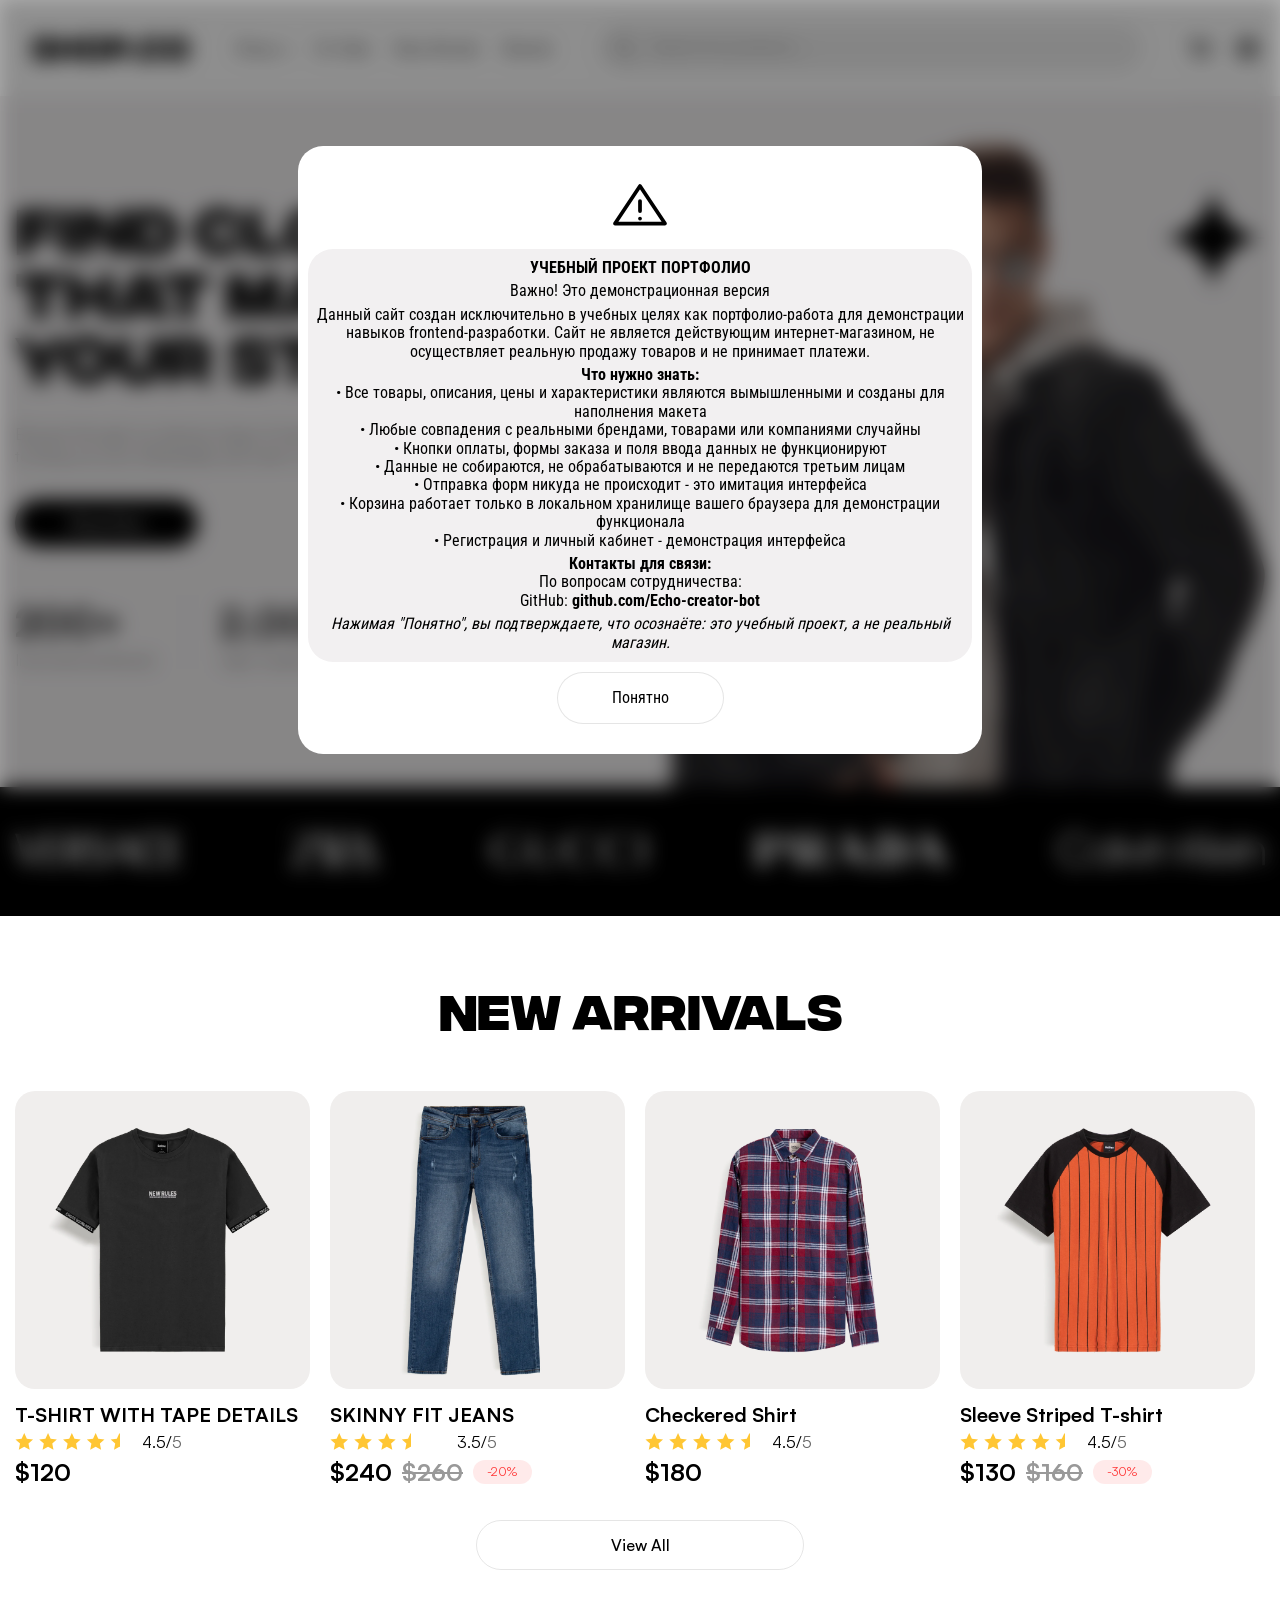
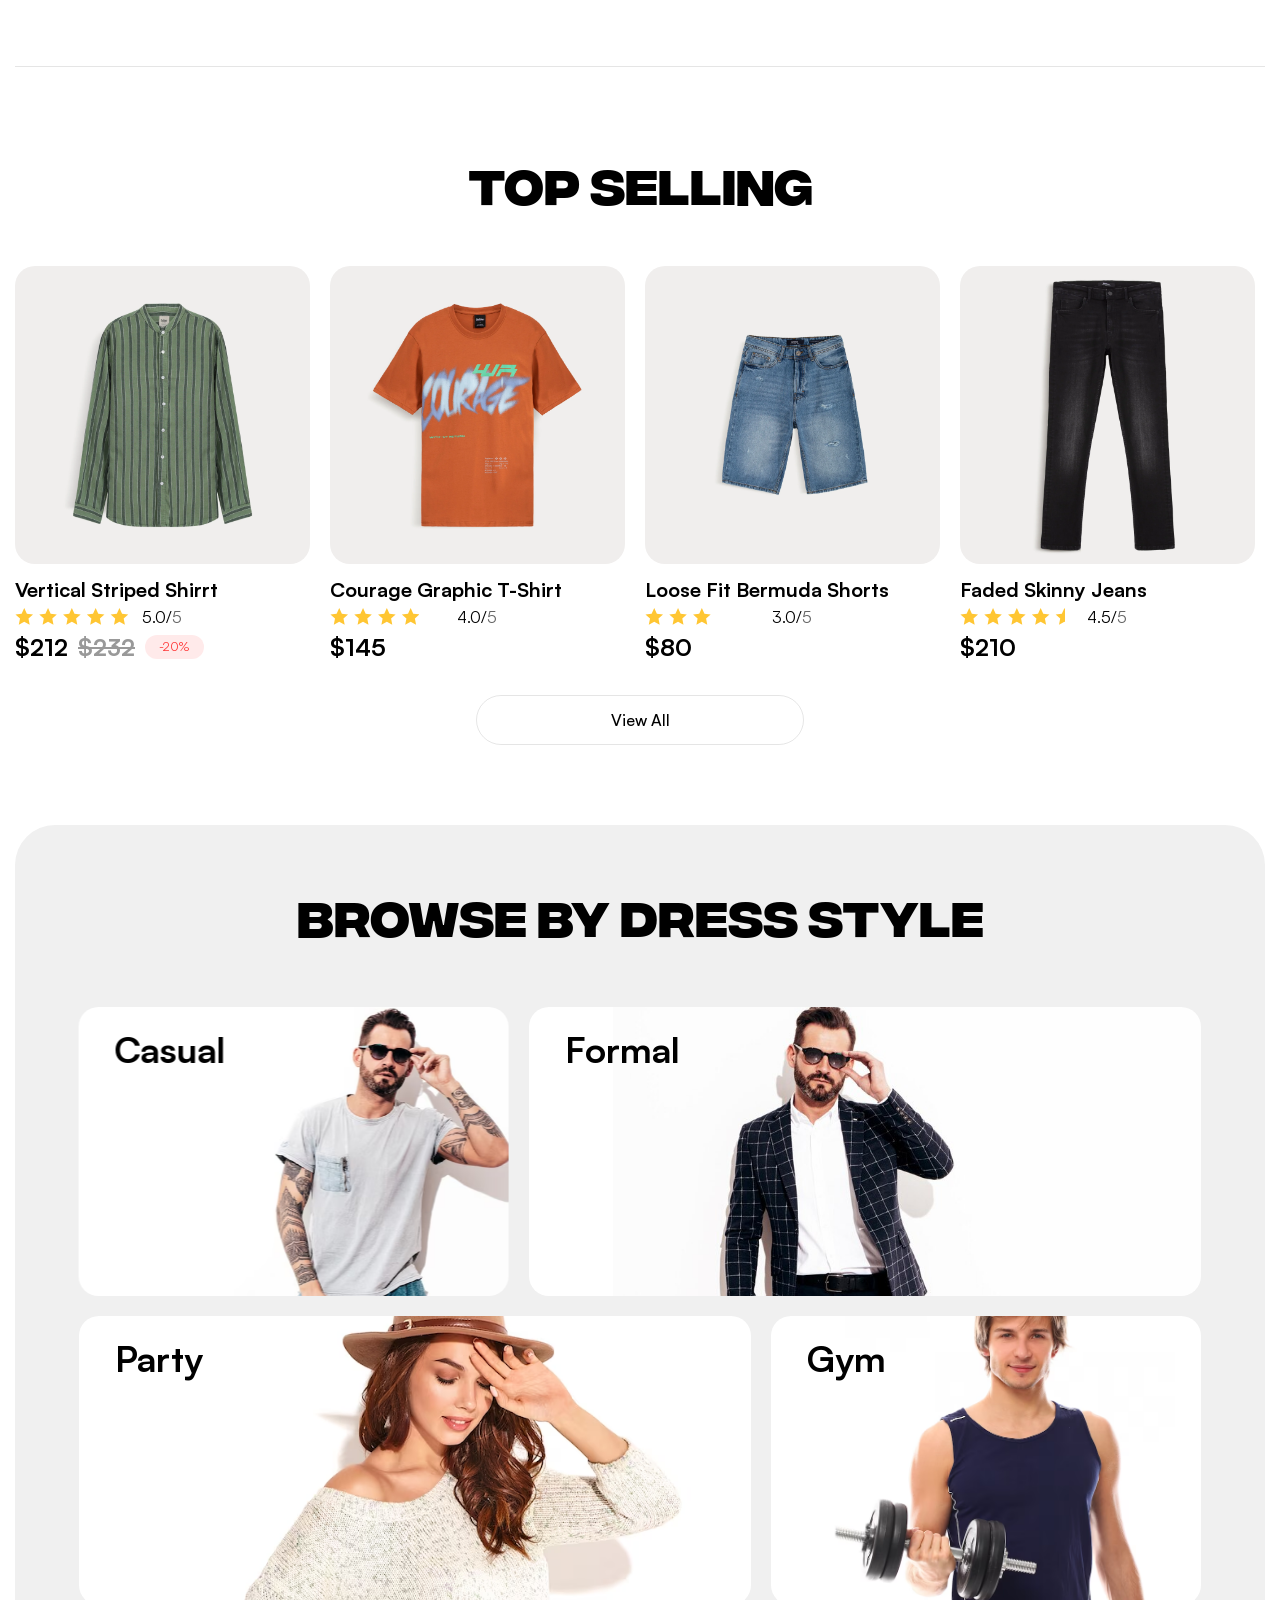
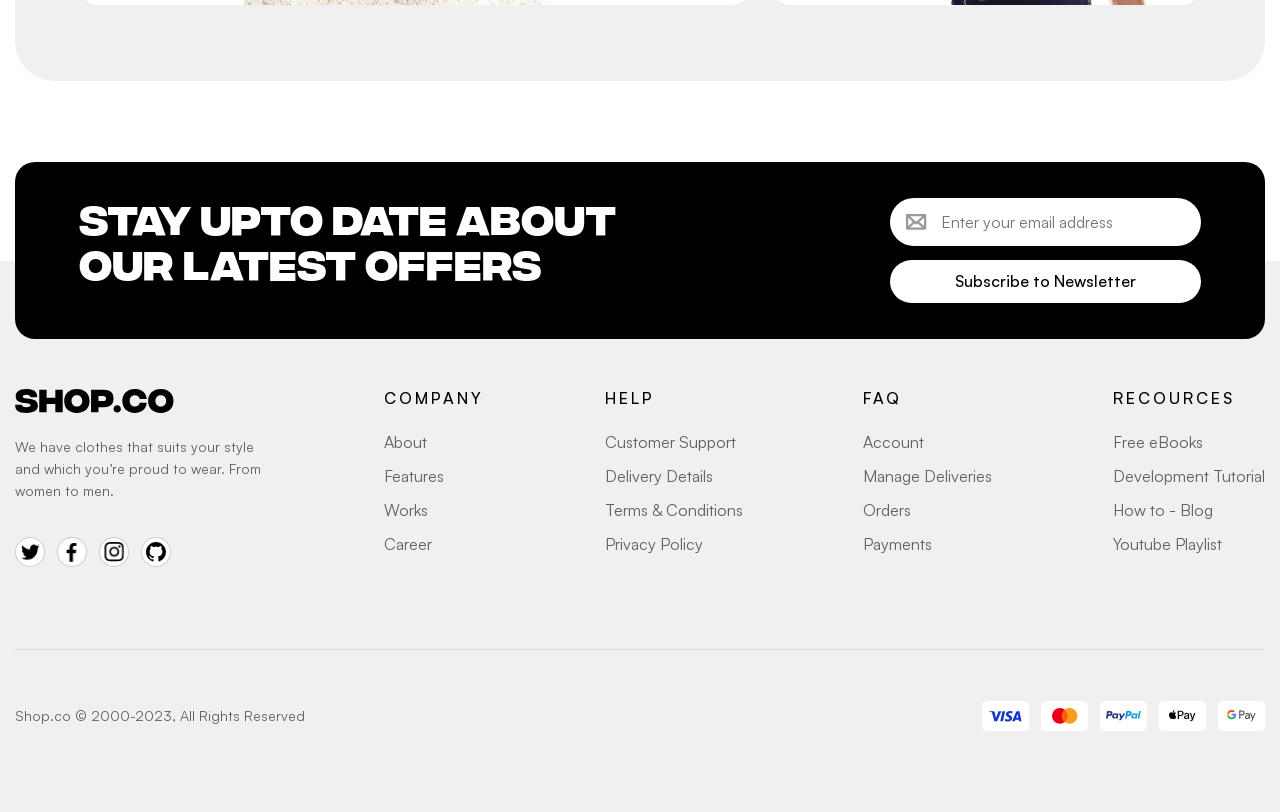
==== commit 48bf867f: "fix" ====
--- a/index.html
+++ b/index.html
@@ -37,16 +37,30 @@
                         </div>
                         <ul class="dropdown-menu">
                             <li><a href="" class="dropdown-link">dropdown</a></li>
+                            <div class="decoration-stroke-for-dropdown-nav"></div>
                             <li><a href="" class="dropdown-link">dropdown</a></li>
+                            <div class="decoration-stroke-for-dropdown-nav"></div>
                             <li><a href="" class="dropdown-link">dropdown</a></li>
+                            <div class="decoration-stroke-for-dropdown-nav"></div>
                             <li><a href="" class="dropdown-link">dropdown</a></li>
+                            <div class="decoration-stroke-for-dropdown-nav"></div>
                             <li><a href="" class="dropdown-link">dropdown</a></li>
                         </ul>
                     </li>
+                    <div class="decoration-stroke-for-nav"></div>
                     <li class="header-top-item"><a href="#" class="header-top-item-link">On Sale</a></li>
+                    <div class="decoration-stroke-for-nav"></div>
                     <li class="header-top-item"><a href="#" class="header-top-item-link">New Arrivals</a></li>
+                    <div class="decoration-stroke-for-nav"></div>
                     <li class="header-top-item"><a href="#" class="header-top-item-link">Brands</a></li>
+                    <div class="decoration-stroke-for-nav"></div>     
+
                 </ul>
+                <button class="svg-close-nav">
+                    <svg width="24" height="24" viewBox="0 0 24 24" fill="none" xmlns="http://www.w3.org/2000/svg">
+                        <path d="M18 6L6 18M6 6L18 18" stroke="currentColor" stroke-width="2" stroke-linecap="round" stroke-linejoin="round"/>
+                    </svg>
+                </button>
             </nav>
             <div class="wrap-search-info">
                 <div class="header-top-search-wrap">
@@ -724,42 +738,6 @@
             </div>
         </div>
     </div>
-    <div class="nav-burger">
-        <div class="nav-burger-wrap">
-            <div class="wrap-logo-burger">
-                <button class="wrap-button-back">
-                    <svg width="19" height="16" viewBox="0 0 19 16" fill="none" xmlns="http://www.w3.org/2000/svg">
-                        <path d="M7.08089 0.332033L0.330892 7.08203C0.226013 7.18655 0.142797 7.31074 0.0860175 7.44749C0.0292357 7.58423 5.62635e-06 7.73084 5.62811e-06 7.87891C5.62988e-06 8.02697 0.0292357 8.17358 0.0860175 8.31033C0.142797 8.44708 0.226013 8.57127 0.330892 8.67578L7.08089 15.4258C7.29224 15.6371 7.57888 15.7559 7.87777 15.7559C8.17665 15.7559 8.4633 15.6371 8.67464 15.4258C8.88599 15.2144 9.00472 14.9278 9.00472 14.6289C9.00472 14.33 8.88599 14.0434 8.67464 13.832L3.84558 9.00297L17.6268 9.00297C17.9252 9.00297 18.2113 8.88444 18.4223 8.67347C18.6333 8.46249 18.7518 8.17634 18.7518 7.87797C18.7518 7.5796 18.6333 7.29345 18.4223 7.08248C18.2113 6.8715 17.9252 6.75297 17.6268 6.75297L3.84558 6.75297L8.67558 1.92391C8.88693 1.71256 9.00566 1.42592 9.00566 1.12703C9.00566 0.828148 8.88693 0.541504 8.67558 0.330159C8.46424 0.118815 8.17759 8.02347e-05 7.87871 8.02383e-05C7.57982 8.02419e-05 7.29318 0.118815 7.08183 0.330159L7.08089 0.332033Z" fill="black"/>
-                    </svg>
-                </button>
-                <a href="#" class="header-top-logo ">
-                    <svg class="header-top-logo-svg" width="159" height="24" viewBox="0 0 159 24" fill="none" xmlns="http://www.w3.org/2000/svg">
-                        <path d="M11.3867 23.8933C3.65333 23.8667 2.08616e-07 21.4667 0.186667 15.6533H6.82667C6.90667 17.1733 8.18667 18.1067 11.3867 18.1333C14.2133 18.16 15.52 17.36 15.52 16.32C15.52 15.6 15.12 14.8533 12.9333 14.5333L10.0533 14.08C5.81333 13.3867 0.72 12.88 0.72 7.14667C0.72 2.72 4.32 0 11.44 0C17.8667 0 22.3467 1.78667 22.2133 8.18667H15.6267C15.36 6.69333 14.1067 5.76 11.28 5.76C8.82667 5.76 7.81333 6.50667 7.81333 7.52C7.81333 8.16 8.21333 8.93333 9.92 9.2L12.2933 9.6C16.7467 10.3467 22.8533 10.48 22.8533 16.6133C22.8533 21.4933 19.0667 23.92 11.3867 23.8933ZM40.3313 0.746668H47.7179V23.1467H40.3313V15.04H31.6379V23.1467H24.2513V0.746668H31.6379V8.85333H40.3313V0.746668ZM61.8883 23.8933C54.1817 23.8933 49.195 19.12 49.195 11.9467C49.195 4.77333 54.1817 0 61.8883 0C69.595 0 74.5817 4.77333 74.5817 11.9467C74.5817 19.12 69.595 23.8933 61.8883 23.8933ZM61.8883 17.52C64.8217 17.52 67.2483 15.4933 67.2483 11.9467C67.2483 8.4 64.8217 6.37333 61.8883 6.37333C58.955 6.37333 56.5283 8.4 56.5283 11.9467C56.5283 15.4933 58.955 17.52 61.8883 17.52ZM76.0638 23.1467V0.746668H88.7838C94.8904 0.746668 98.5171 3.46667 98.5171 9.49333C98.5171 15.52 94.8904 18.24 88.8104 18.24H83.4504V23.1467H76.0638ZM83.4504 12.1067H88.1438C89.9304 12.1067 91.0771 11.2267 91.0771 9.49333C91.0771 7.76 89.9304 6.88 88.1704 6.88H83.4504V12.1067ZM102.213 23.5733C100.213 23.5733 98.5325 21.92 98.5325 19.9467C98.5325 17.9733 100.213 16.32 102.213 16.32C104.213 16.32 105.893 17.9733 105.893 19.9467C105.893 21.92 104.213 23.5733 102.213 23.5733ZM119.938 23.8933C112.391 23.8933 107.351 19.12 107.351 11.9467C107.351 4.77333 112.391 0 119.938 0C125.405 0 131.005 2.4 131.751 9.97333H124.711C124.098 7.52 122.365 6.37333 119.938 6.37333C117.005 6.37333 114.685 8.56 114.685 11.9467C114.685 15.3333 117.005 17.52 119.938 17.52C122.365 17.52 124.098 16.3733 124.711 13.8667H131.751C131.005 21.4933 125.458 23.8933 119.938 23.8933ZM145.795 23.8933C138.088 23.8933 133.101 19.12 133.101 11.9467C133.101 4.77333 138.088 0 145.795 0C153.501 0 158.488 4.77333 158.488 11.9467C158.488 19.12 153.501 23.8933 145.795 23.8933ZM145.795 17.52C148.728 17.52 151.155 15.4933 151.155 11.9467C151.155 8.4 148.728 6.37333 145.795 6.37333C142.861 6.37333 140.435 8.4 140.435 11.9467C140.435 15.4933 142.861 17.52 145.795 17.52Z" fill="black"/>
-                    </svg>
-                </a>
-            </div>
-            <nav class="burger-nav-nav">
-                <ul class="burger-nav-ul">
-                    <li class="burger-nav-li burger_dropdown">
-                        <div class="wrap-for-burger-button-dropdown">
-                            Shop
-                            <svg class="dropdown_ico" width="12" height="7" viewBox="0 0 12 7" fill="none" xmlns="http://www.w3.org/2000/svg">
-                                <path d="M11.2826 1.28318L6.28255 6.28318C6.21287 6.3531 6.13008 6.40857 6.03892 6.44643C5.94775 6.48428 5.85001 6.50377 5.7513 6.50377C5.65259 6.50377 5.55485 6.48428 5.46369 6.44643C5.37252 6.40857 5.28973 6.3531 5.22005 6.28318L0.220051 1.28318C0.0791548 1.14228 -2.09952e-09 0.951183 0 0.751926C2.09952e-09 0.552669 0.0791548 0.361572 0.220051 0.220676C0.360947 0.0797797 0.552044 0.000625136 0.751301 0.000625133C0.950558 0.000625131 1.14165 0.0797797 1.28255 0.220676L5.75193 4.69005L10.2213 0.220051C10.3622 0.079155 10.5533 0 10.7526 0C10.9518 0 11.1429 0.079155 11.2838 0.220051C11.4247 0.360948 11.5039 0.552044 11.5039 0.751301C11.5039 0.950559 11.4247 1.14165 11.2838 1.28255L11.2826 1.28318Z" fill="black"/>
-                            </svg>
-                        </div>
-                        <ul class="burger-nav-dropdown-menu-ul">
-                            <li class="burger-nav-dropdown-menu-li"><a href="#" class="burger-nav-dropdown-menu-link">dropdown</a></li>
-                            <li class="burger-nav-dropdown-menu-li"><a href="#" class="burger-nav-dropdown-menu-link">dropdown</a></li>
-                            <li class="burger-nav-dropdown-menu-li"><a href="#" class="burger-nav-dropdown-menu-link">dropdown</a></li>
-                            <li class="burger-nav-dropdown-menu-li"><a href="#" class="burger-nav-dropdown-menu-link">dropdown</a></li>
-                        </ul>
-                    </li>
-                    <li class="burger-nav-li"><a href="#" class="burger-nav-link ">On Sale</a></li>
-                    <li class="burger-nav-li"><a href="#" class="burger-nav-link ">New Arrivals</a></li>
-                    <li class="burger-nav-li"><a href="#" class="burger-nav-link ">Brands</a></li>
-                </ul>
-            </nav>
-
 
         </div>
     </div>
--- a/styles/styles.css
+++ b/styles/styles.css
@@ -10,7 +10,9 @@
     --red: #FF3333;
     --green: #01AB31;
 } 
-
+html {
+    scroll-behavior: smooth;
+}
 
 body {
     font-family: 'Satoshi';
@@ -29,6 +31,9 @@
     list-style: none;     
     margin: 0;           
     padding: 0; 
+}
+a:active{
+    -webkit-tap-highlight-color: transparent;
 }
 a {
     text-decoration: none;
@@ -83,6 +88,45 @@
 .product-card-price-sell.visible {
     display: block;
 }
+.decoration-stroke-for-nav{
+    display: none;
+    height: 0.75px;
+    width: 100%;
+    background-color: #808080;
+}
+.decoration-stroke-for-dropdown-nav{
+    display: none;
+    height: 0.75px;
+    width: 100%;
+    background-color: #808080;
+}
+.svg-close-nav{
+    display: none;
+    justify-content: center;
+    align-items: center;
+    border: none;
+    background-color: inherit;
+    width: 36px;
+    height: 36px;
+    will-change: transform;
+    transition: all 0.4s ease;
+}
+.svg-close-nav:hover{
+    transform: scale(1.1);
+    background-color: var(--light-gray);
+    border-radius: 50%;
+}
+.svg-close-nav:active{
+    transform: scale(0.92);
+}
+.svg-close-nav svg path{
+    will-change: transform;
+    transition: opacity 0.4s ease;
+}
+.svg-close-nav:hover svg path{
+    opacity: 0.6;
+}
+
 /* дисклеймер*/
 .disclaimer{
     display: block;
@@ -111,12 +155,12 @@
     
     background-color: var(--white);
     display: flex;
-    justify-content: center;
+    justify-content: space-between;
     align-items: center;
     flex-direction: column;
     border-radius: 25px;
     height: 100%;
-    gap: 20px;
+    gap: 10px;
     padding: 30px 10px;
     border: 0px solid ;
 }
@@ -126,8 +170,13 @@
     align-items: center;
     background-color: var(--light-gray);
     border-radius: 25px;
-
-
+    gap: 5px;
+    padding: 10px 0;
+
+
+}
+.wrap-for-decor *{
+    margin: 0;
 }
 .disclaimer-tittle{
     text-align: center;
@@ -360,18 +409,6 @@
 .wrap-button-back:active{
     transform: scale(0.92);
 }
-.burger-nav-nav{
-    text-align: center;
-    font-size: 25px;
-}
-.burger-nav-ul{
-    display: flex;
-    flex-direction: column;
-    gap: 10px;
-}
-.burger-nav-dropdown-menu-ul{
-    display: none;
-}
 /*=====================================HEADER========================================*/
 /*====================================HEADER TOP=====================================*/
 .header-buttons-wrap {
@@ -392,7 +429,7 @@
 display: flex;
 justify-content: space-between;
 align-items: center;
-gap: 40px;
+gap: 31px;
 flex-wrap: wrap;
 }
 .header-top-logo {
@@ -440,6 +477,10 @@
     will-change: transform;
     transition: transform 0.4s ease;
     
+}
+.dropdown_ico{
+    will-change: transform;
+    transition: transform 0.4s ease;
 }
 .dropdown-link {
     transform: none;
@@ -729,7 +770,7 @@
     position: absolute;
 }
 .black-star svg path{
-    transition: fill 0.3s ease;
+    transition: opacity 0.3s ease;
 }
 .star-position-1{
     top: 13%;
@@ -1393,6 +1434,12 @@
 .header-body-content-wrap {
     padding-top: 40px;
 }
+.header-top-nav{
+    order: 1;
+}
+.header-top {
+    gap: 32px;
+}
 /*1045PX HEADER END*/
 
     .header-end-wrap {
@@ -1472,11 +1519,9 @@
     padding: 20.5px 30px;
     height: 198.5px;
     font-size: 30px;
-
-
 }
 .Casual {
-        background-size: 150%;
+    background-size: 150%;
 }
 .rotate-back {
 }
@@ -1521,13 +1566,47 @@
     /*768px HEADER TOP*/
     .header-top-nav {
         display: none;
+        position:fixed;
+        top: 0;
+        left: 0;
+        width: 50%;
+        height: 100%;
+        background-color: var(--white);
+        z-index: 99999;
+        font-weight: 500;
+        padding-top: 25px;
+        padding-right: 10px;
+        justify-content: center;
+
+
+    }
+    .dropdown-menu{
+        position: static;
+        font-size: 36px;
+        border-radius: 100%;
+    }
+    .decoration-stroke-for-dropdown-nav{
+        display: block;
+    }
+    .decoration-stroke-for-nav{
+        display: block;
+    }
+    .header-top-list{
+        flex-direction: column;
+        font-size: 48px;
+        font-weight: 500;
+        gap: 10px;
+        justify-content: flex-start;
+    }
+    .dropdown_ico{
+        width: 25px;
+        height: 25px;
     }
     .for-top-logo{
         width: 126px;
         height: 18px;
     }
     .header-menu{
-        display: block;
     height: 34px;
     width: 34px;
     border: none;
@@ -1686,6 +1765,11 @@
     
     .header-top-search-wrap {
         display: none;
+        position: fixed;
+        top: 2%;
+        z-index: 999;
+        width: 90%;
+        left: 5%;
     }
     .search-for-576px{
         display: block;
@@ -1939,6 +2023,21 @@
 }
 @media (max-width: 480px) {
     /* 480px HEADER TOP*/
+    .header-top-nav{
+        width: 60%;
+        
+    }
+    .header-top-list{
+font-size: 36px;
+    }
+    .dropdown-menu{
+        font-size: 24px;
+        gap: 5px;
+    }
+        .dropdown_ico{
+        width: 18px;
+        height: 18px;
+    }
         .wrap-search-info{
     }
     .last {
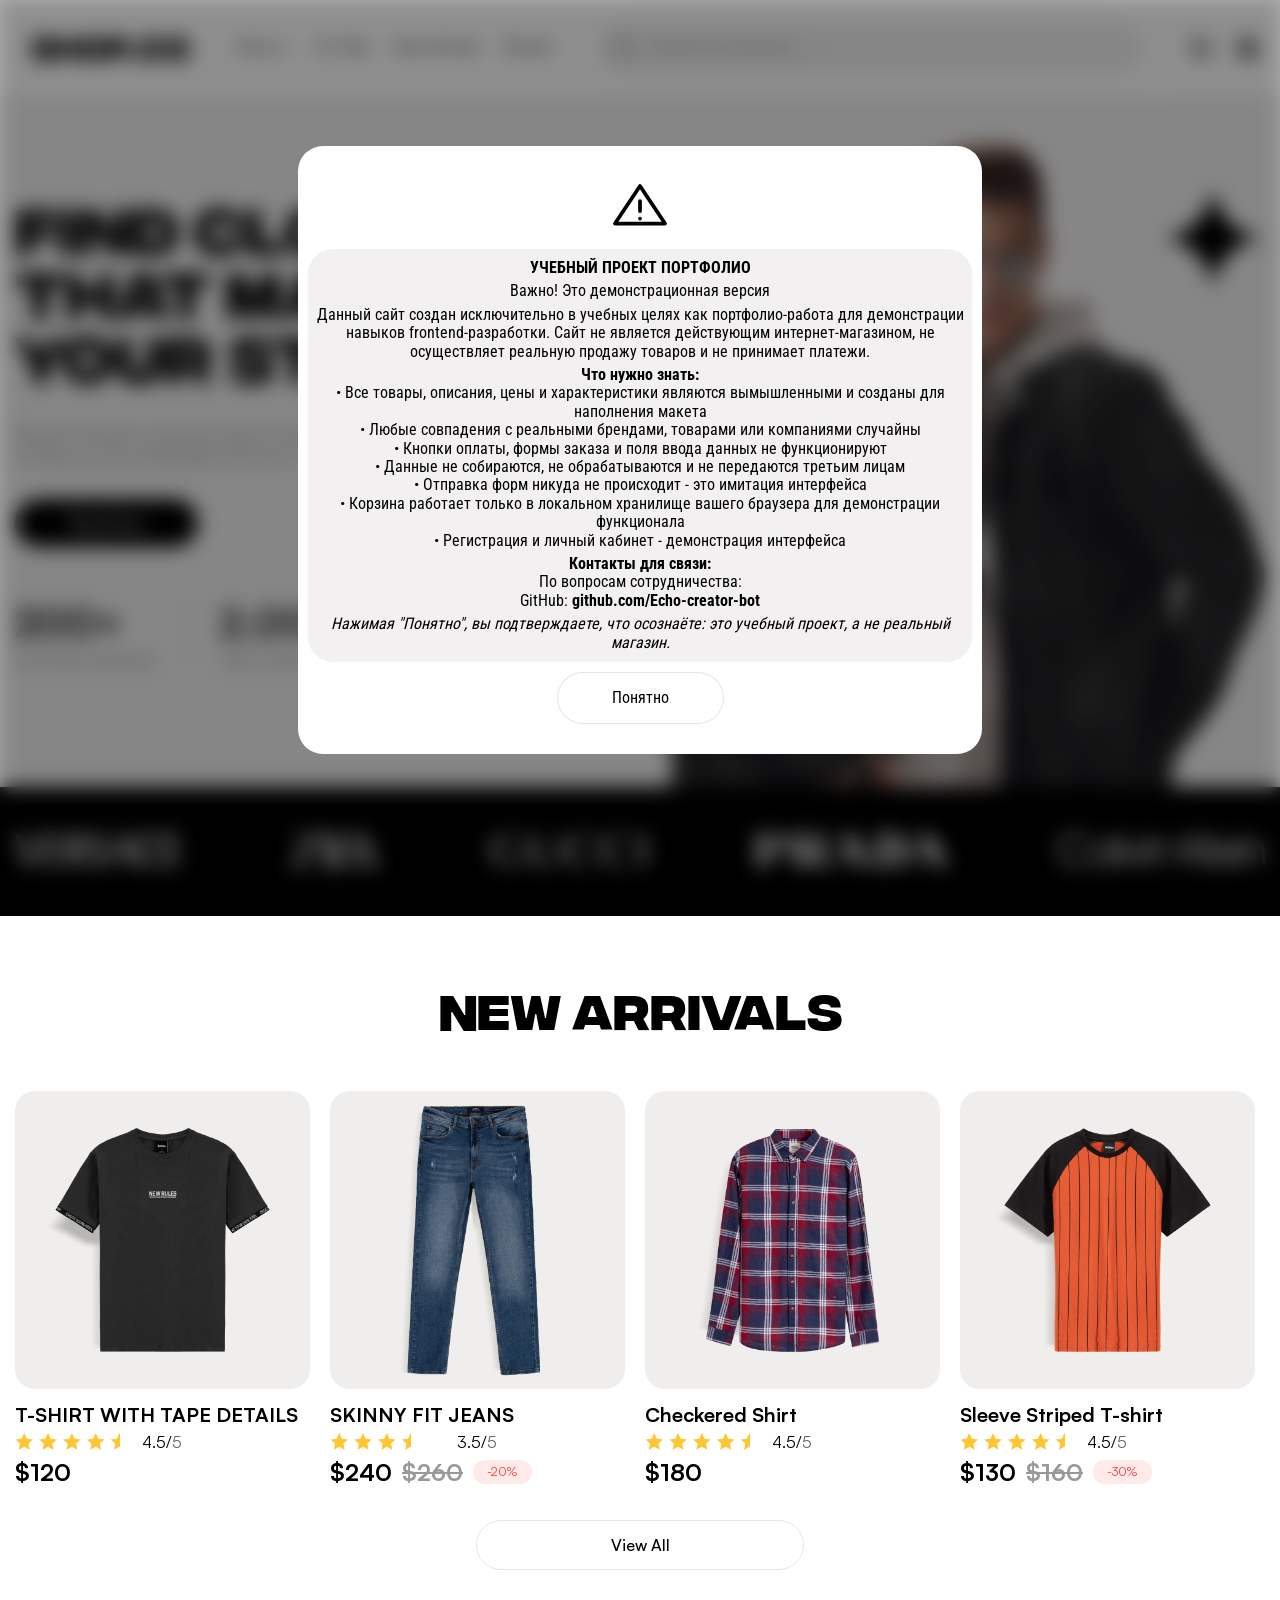
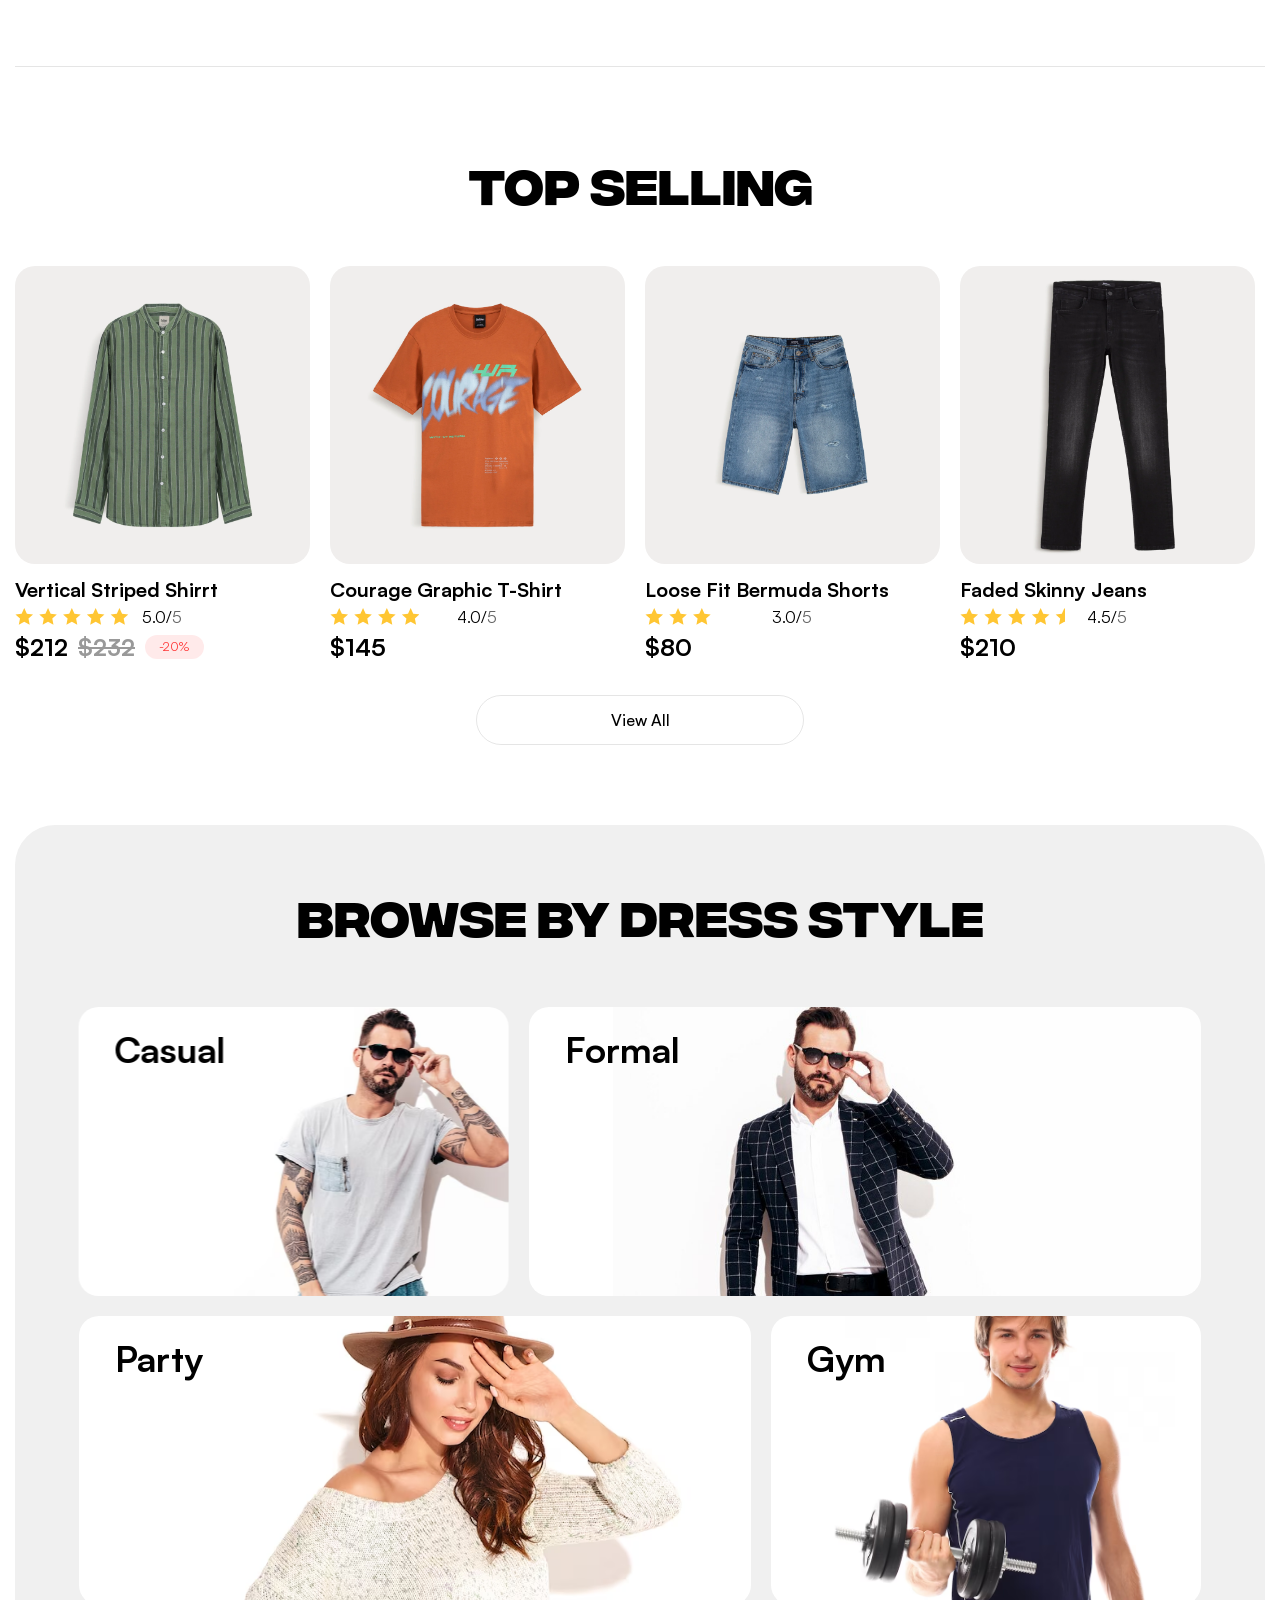
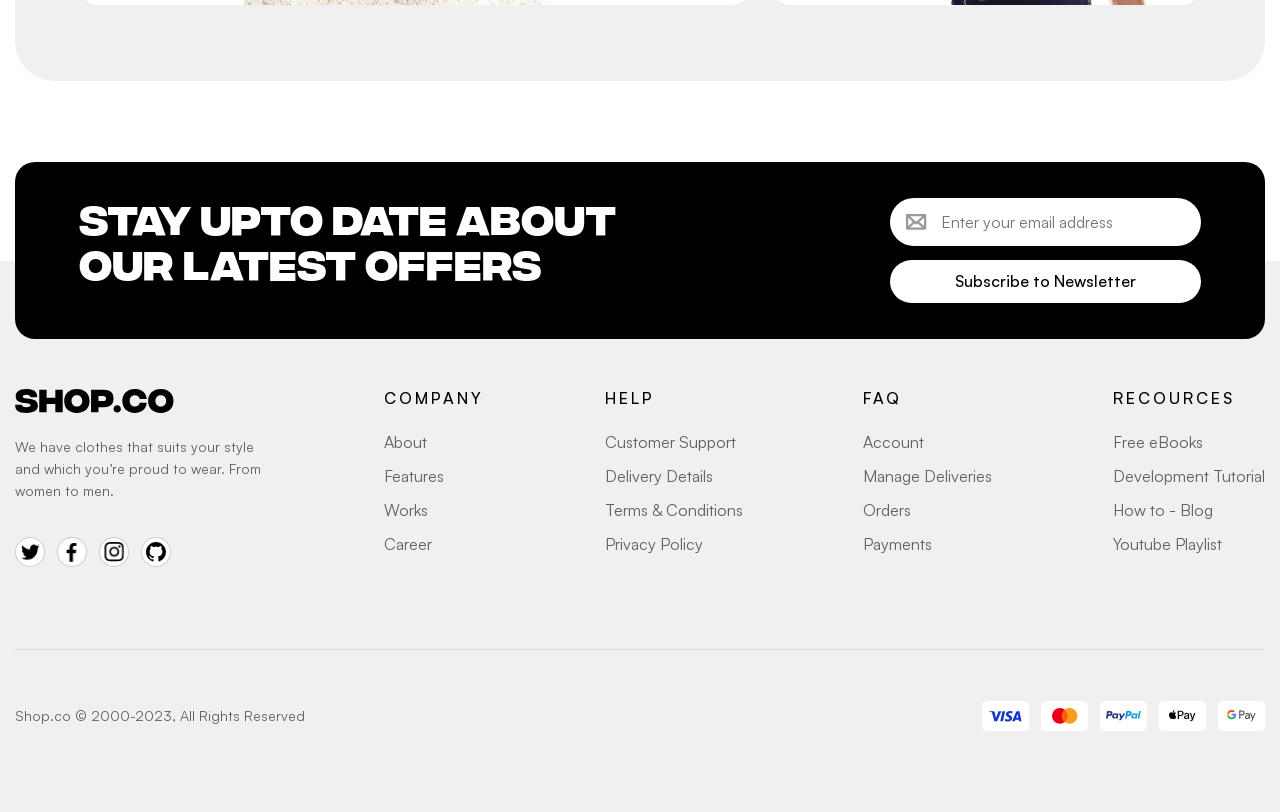
==== commit 6f55f0cc: "minimal" ====
--- a/index.html
+++ b/index.html
@@ -36,15 +36,15 @@
                         </svg>
                         </div>
                         <ul class="dropdown-menu">
-                            <li><a href="" class="dropdown-link">dropdown</a></li>
+                            <li class="dropdown-link-item-dropdown"><a href="" class="dropdown-link">dropdown</a></li>
                             <div class="decoration-stroke-for-dropdown-nav"></div>
-                            <li><a href="" class="dropdown-link">dropdown</a></li>
+                            <li class="dropdown-link-item-dropdown"><a href="" class="dropdown-link">dropdown</a></li>
                             <div class="decoration-stroke-for-dropdown-nav"></div>
-                            <li><a href="" class="dropdown-link">dropdown</a></li>
+                            <li class="dropdown-link-item-dropdown"><a href="" class="dropdown-link">dropdown</a></li>
                             <div class="decoration-stroke-for-dropdown-nav"></div>
-                            <li><a href="" class="dropdown-link">dropdown</a></li>
+                            <li class="dropdown-link-item-dropdown"><a href="" class="dropdown-link">dropdown</a></li>
                             <div class="decoration-stroke-for-dropdown-nav"></div>
-                            <li><a href="" class="dropdown-link">dropdown</a></li>
+                            <li class="dropdown-link-item-dropdown"><a href="" class="dropdown-link">dropdown</a></li>
                         </ul>
                     </li>
                     <div class="decoration-stroke-for-nav"></div>
--- a/styles/styles.css
+++ b/styles/styles.css
@@ -429,7 +429,7 @@
 display: flex;
 justify-content: space-between;
 align-items: center;
-gap: 31px;
+gap: 26px;
 flex-wrap: wrap;
 }
 .header-top-logo {
@@ -463,48 +463,62 @@
 .dropdown{
     background-color: inherit;
     border: none;
-    padding-bottom: 0px;
+    padding-bottom:5px;
 }
 .dropdown-menu {
     display: none;
     position: fixed;
-    right: -23px;
+    top: 18px;
+    right: -18px;
     flex-direction: column;
     background-color: var(--white);
-    border-radius: 30px;
+    border-radius: 22px;
     padding: 15px;
     gap: 10px;    
     will-change: transform;
     transition: transform 0.4s ease;
-    
+    font-size: 14px;
 }
 .dropdown_ico{
     will-change: transform;
     transition: transform 0.4s ease;
 }
 .dropdown-link {
-    transform: none;
-    text-shadow: none;
+        will-change: transform;
+    transition: transform 0.4s ease;
+}
+.dropdown-link-item-dropdown{
+    will-change: transform;
+    transition: transform 0.4s ease;
+}
+.dropdown-link-item-dropdown:hover{
+   transform: translateY(-2px);
+   opacity: 0.6; 
 }
 .dropdown-link:hover{
-    transform: none;
-    text-shadow: 0 0 15px currentColor;
+    transform: translateY(-2px);
 }
 .dropdown-menu:hover {
     transform: none;
 }
 .header-top-item:hover {
     transform: translateY(-2px);
-    text-shadow: 0 0 15px currentColor;
+}
+.header-top-item:first-child:hover {
+    transform: none;
 }
 .header-top-item:hover *{
-    transform: none;
 }
 .header-top-item-link { /* анимацию сюда */
     opacity: 1;
 }
+.header-top-item-link{
+    will-change: transform;
+    transition: transform 0.4s ease;
+}
 .header-top-item-link:hover {
     opacity: 0.6;
+    transform: translateY(-2px);
 }
 .wrap-search-info{
     width: 53.46%;
@@ -1561,6 +1575,17 @@
     align-items: center;
 }
 
+}
+@media (min-width: 769px) {
+    .header-top-nav.menu-hidden {
+    display: flex !important; 
+}
+.header-top-nav {
+    display: flex !important; 
+    }
+.header-top-nav.menu-show {
+    display: flex !important; 
+    }
 }
 @media (max-width: 768px) {
     /*768px HEADER TOP*/
@@ -1580,10 +1605,15 @@
 
 
     }
+    .header-top-nav.menu-show {
+    display: flex !important;
+    }
     .dropdown-menu{
         position: static;
-        font-size: 36px;
-        border-radius: 100%;
+        font-size: 24px;
+        border-radius: 0%;
+    }
+    .dropdown-link-item-dropdown{
     }
     .decoration-stroke-for-dropdown-nav{
         display: block;
@@ -1593,14 +1623,14 @@
     }
     .header-top-list{
         flex-direction: column;
-        font-size: 48px;
+        font-size: 36px;
         font-weight: 500;
         gap: 10px;
         justify-content: flex-start;
     }
     .dropdown_ico{
-        width: 25px;
-        height: 25px;
+        width: 18px;
+        height: 18px;
     }
     .for-top-logo{
         width: 126px;
@@ -1753,7 +1783,17 @@
     height: 26px;
 }
 }
-    
+@media (min-width: 577px) {
+    .header-top-search-wrap.search-hidden {
+    display: flex !important;
+}
+  .header-top-search-wrap {
+    display: flex !important;
+  }
+  .header-top-search-wrap.search-show {
+    display: flex !important;
+  }
+}
 
 @media (max-width: 576px) {
     /*576px HEADER TOP*/
@@ -1762,14 +1802,18 @@
         gap: 12px;
 
     }
-    
     .header-top-search-wrap {
-        display: none;
+    display: none; 
+  }
+  .header-top-search-wrap.search-show {
+    display: flex !important;
+  }
+    .header-top-search-wrap {
         position: fixed;
         top: 2%;
         z-index: 999;
-        width: 90%;
-        left: 5%;
+        width: 94%;
+        left: 3%;
     }
     .search-for-576px{
         display: block;
@@ -2268,4 +2312,11 @@
 /* Фикс для карточек, чтобы они не сжимались в режиме слайдера */
 .flex-wrap-for-catalog.slider-mode .product-card {
   flex: 0 0 auto;
+}
+.header-top-nav.menu-hidden {
+  display: none !important;
+}
+
+.header-top-search-wrap.search-hidden {
+  display: none !important;
 }
